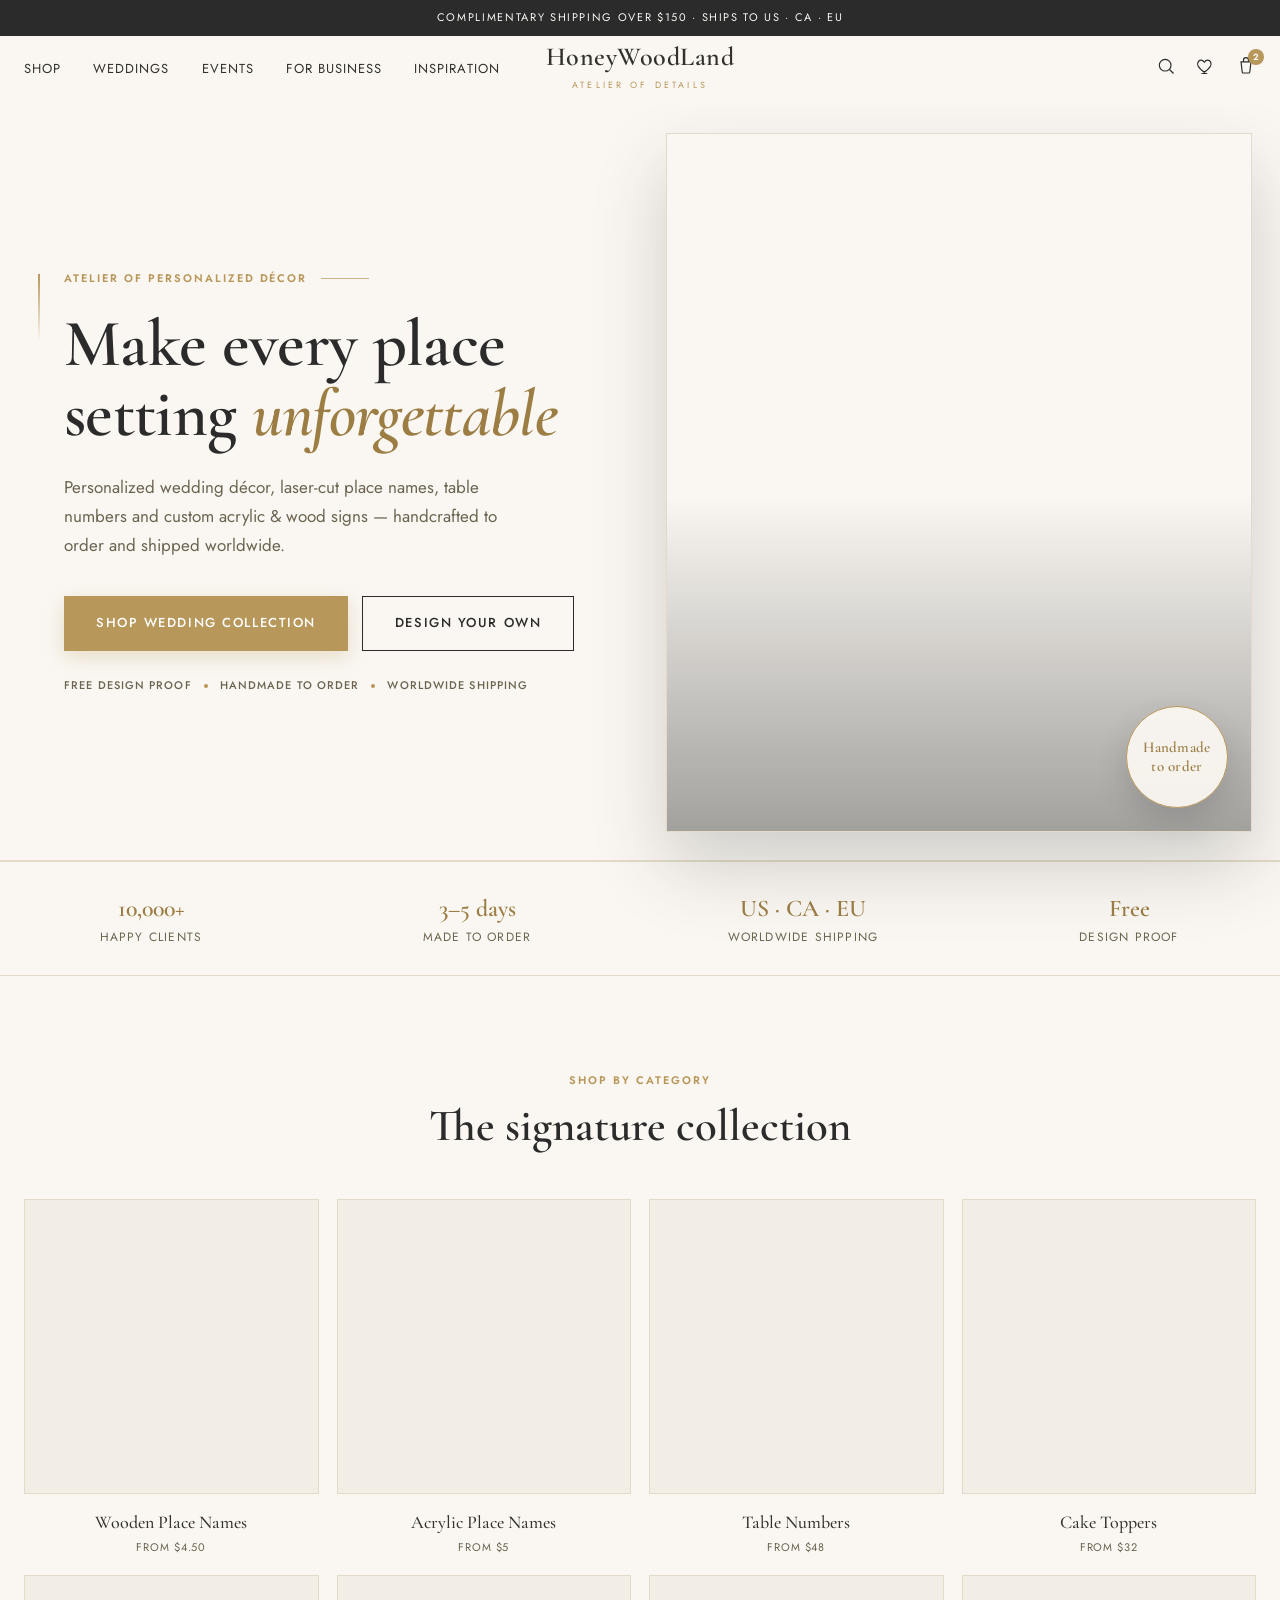
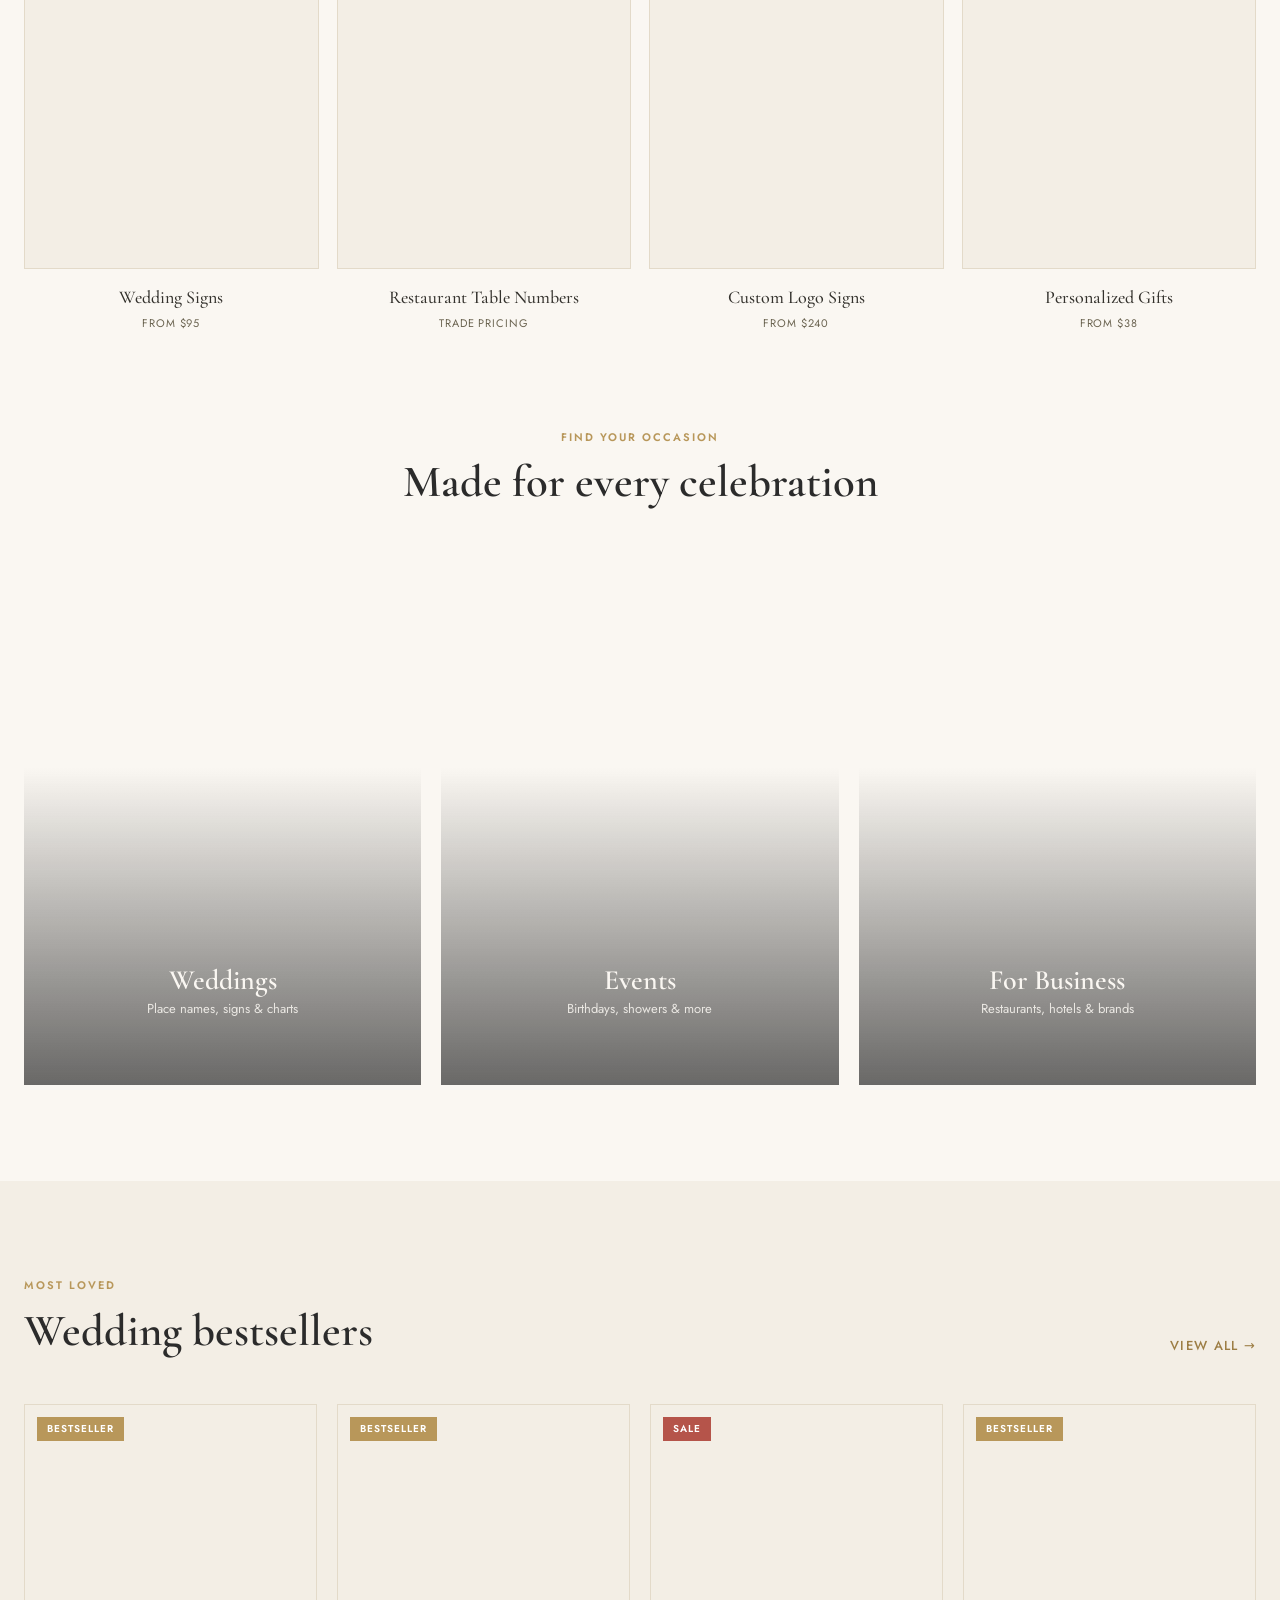
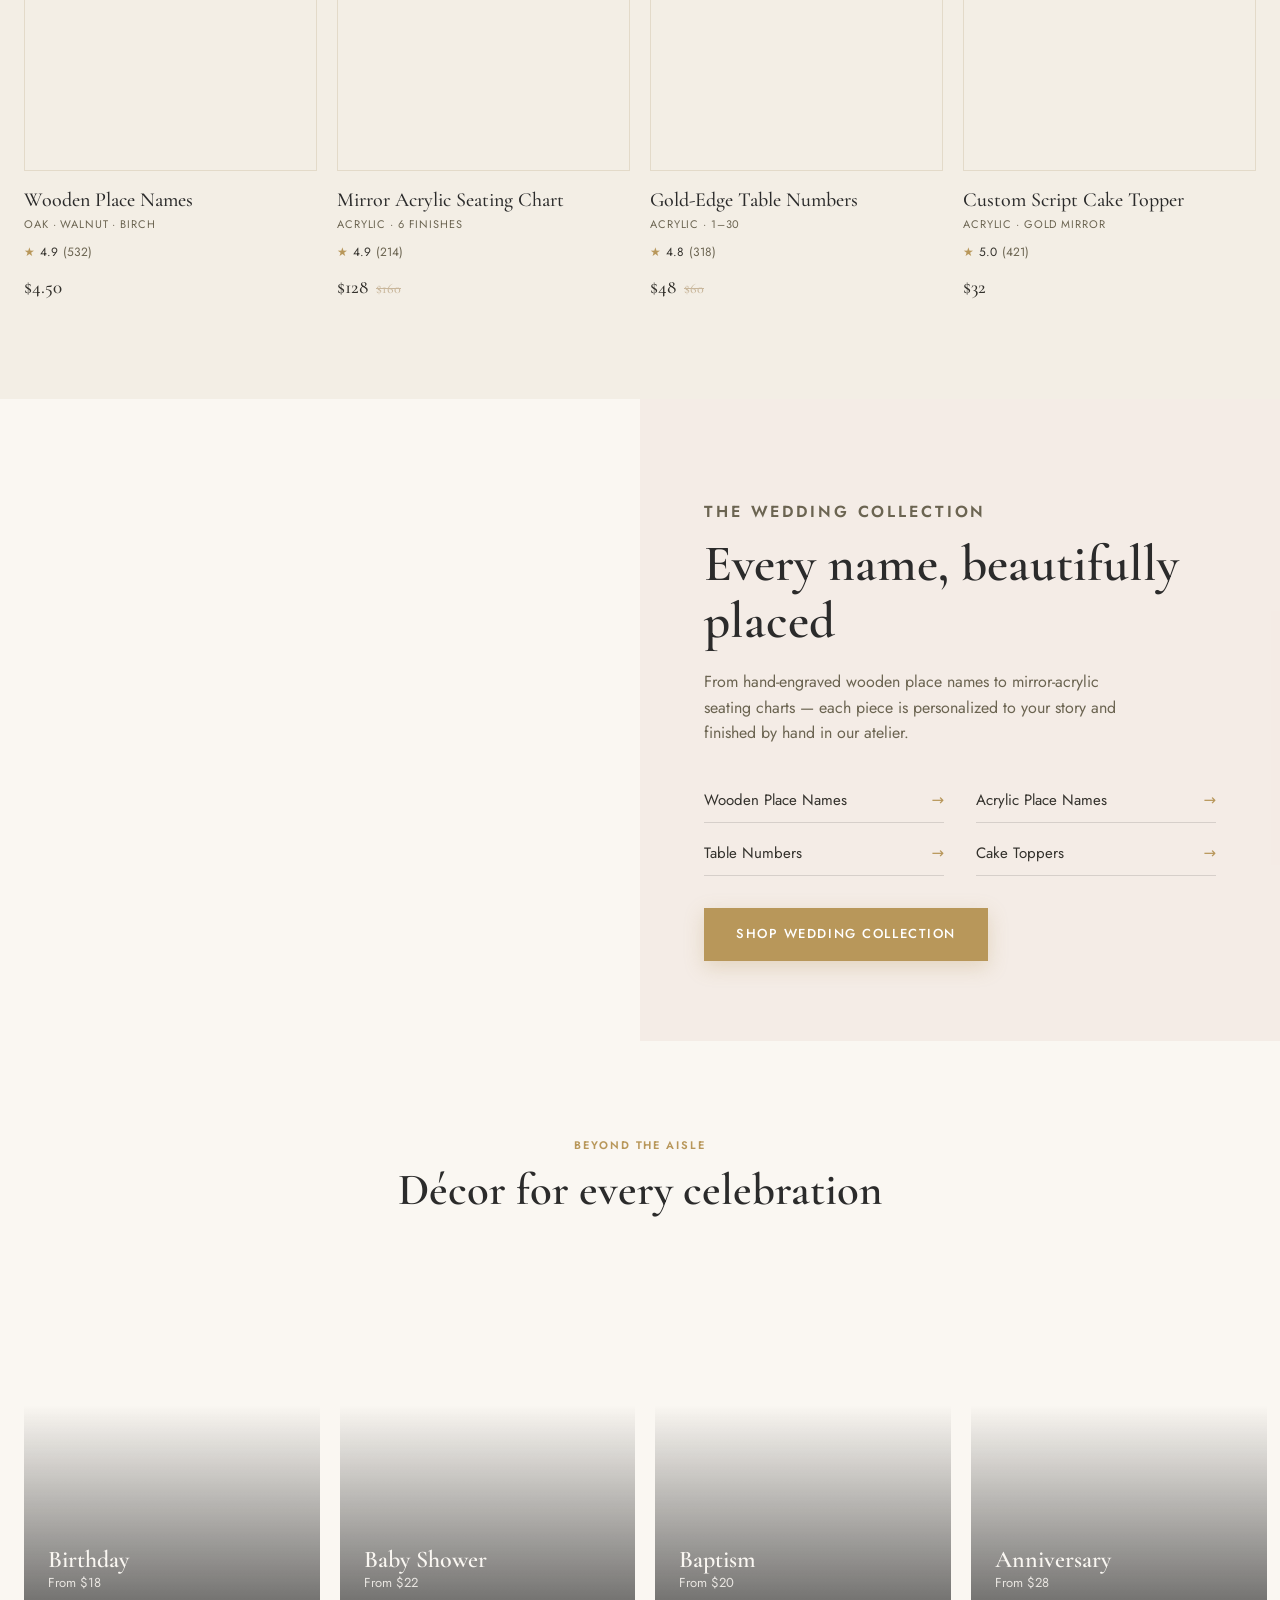
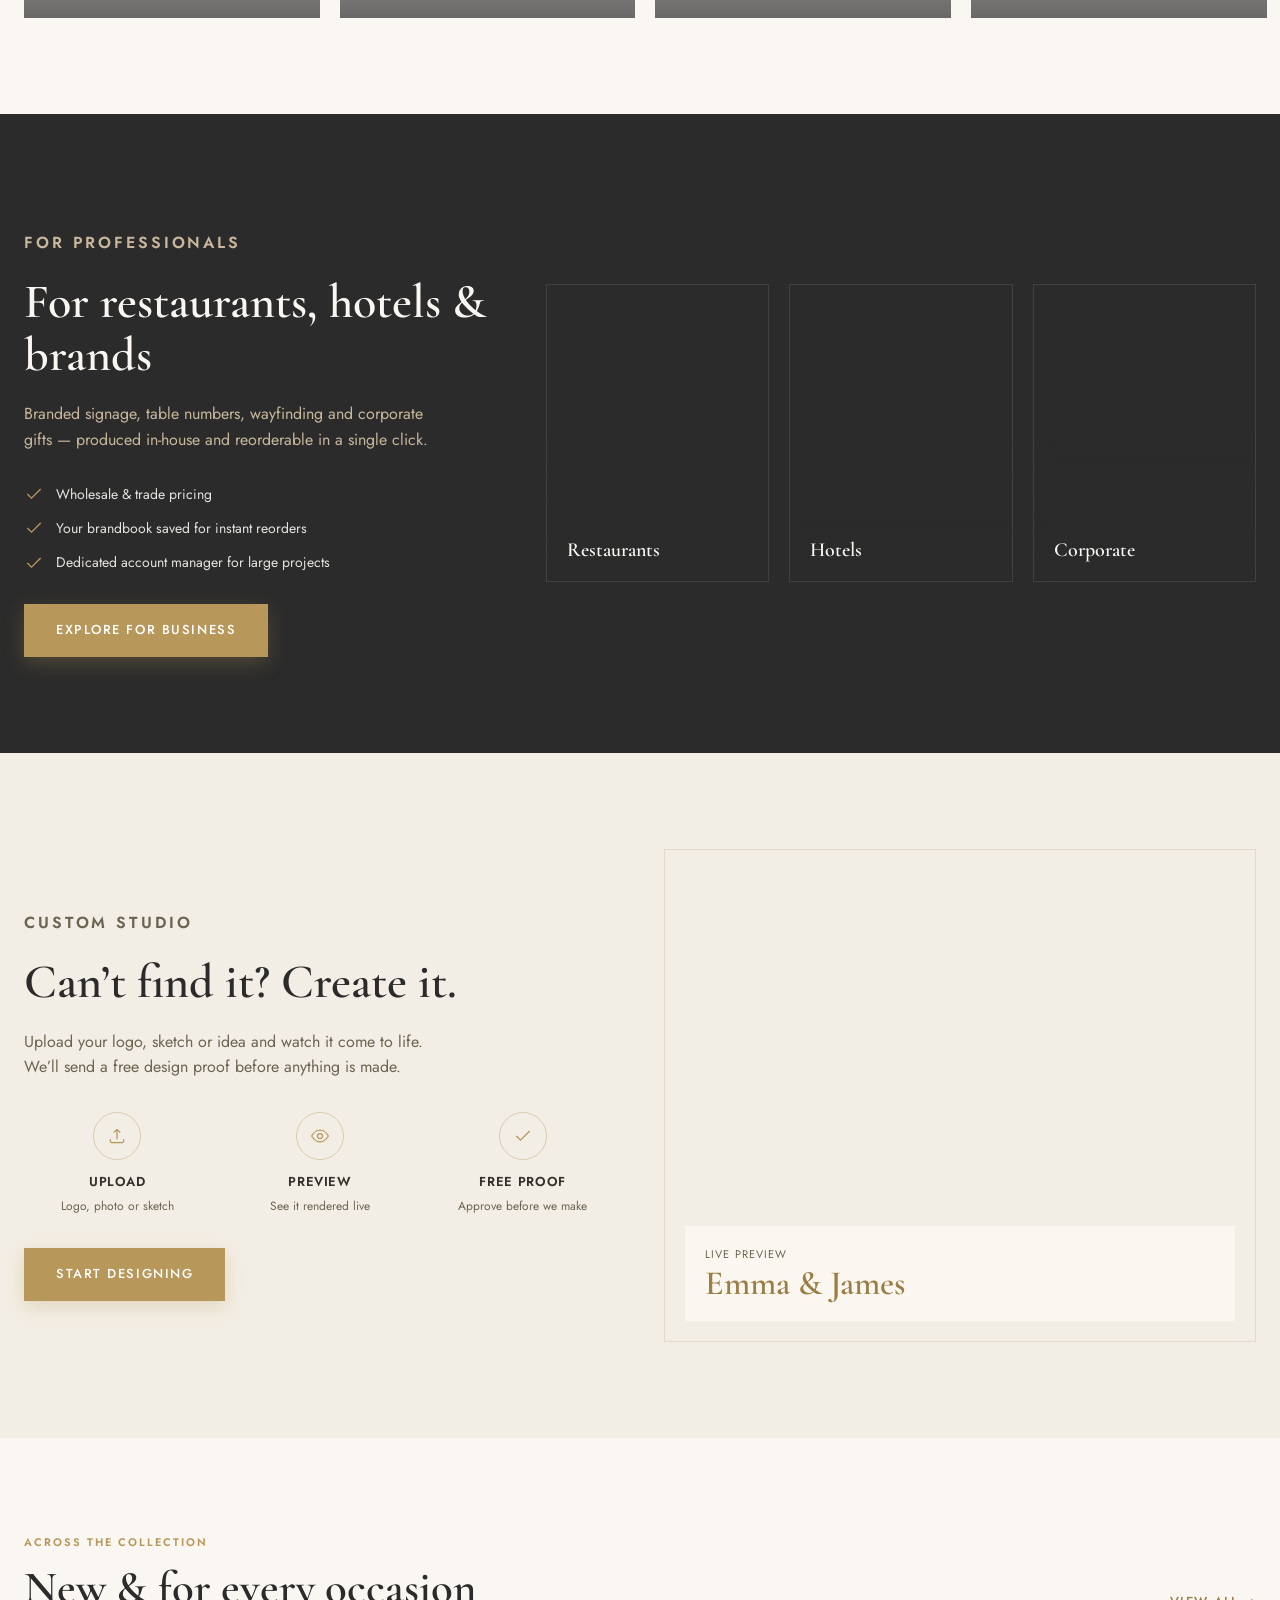
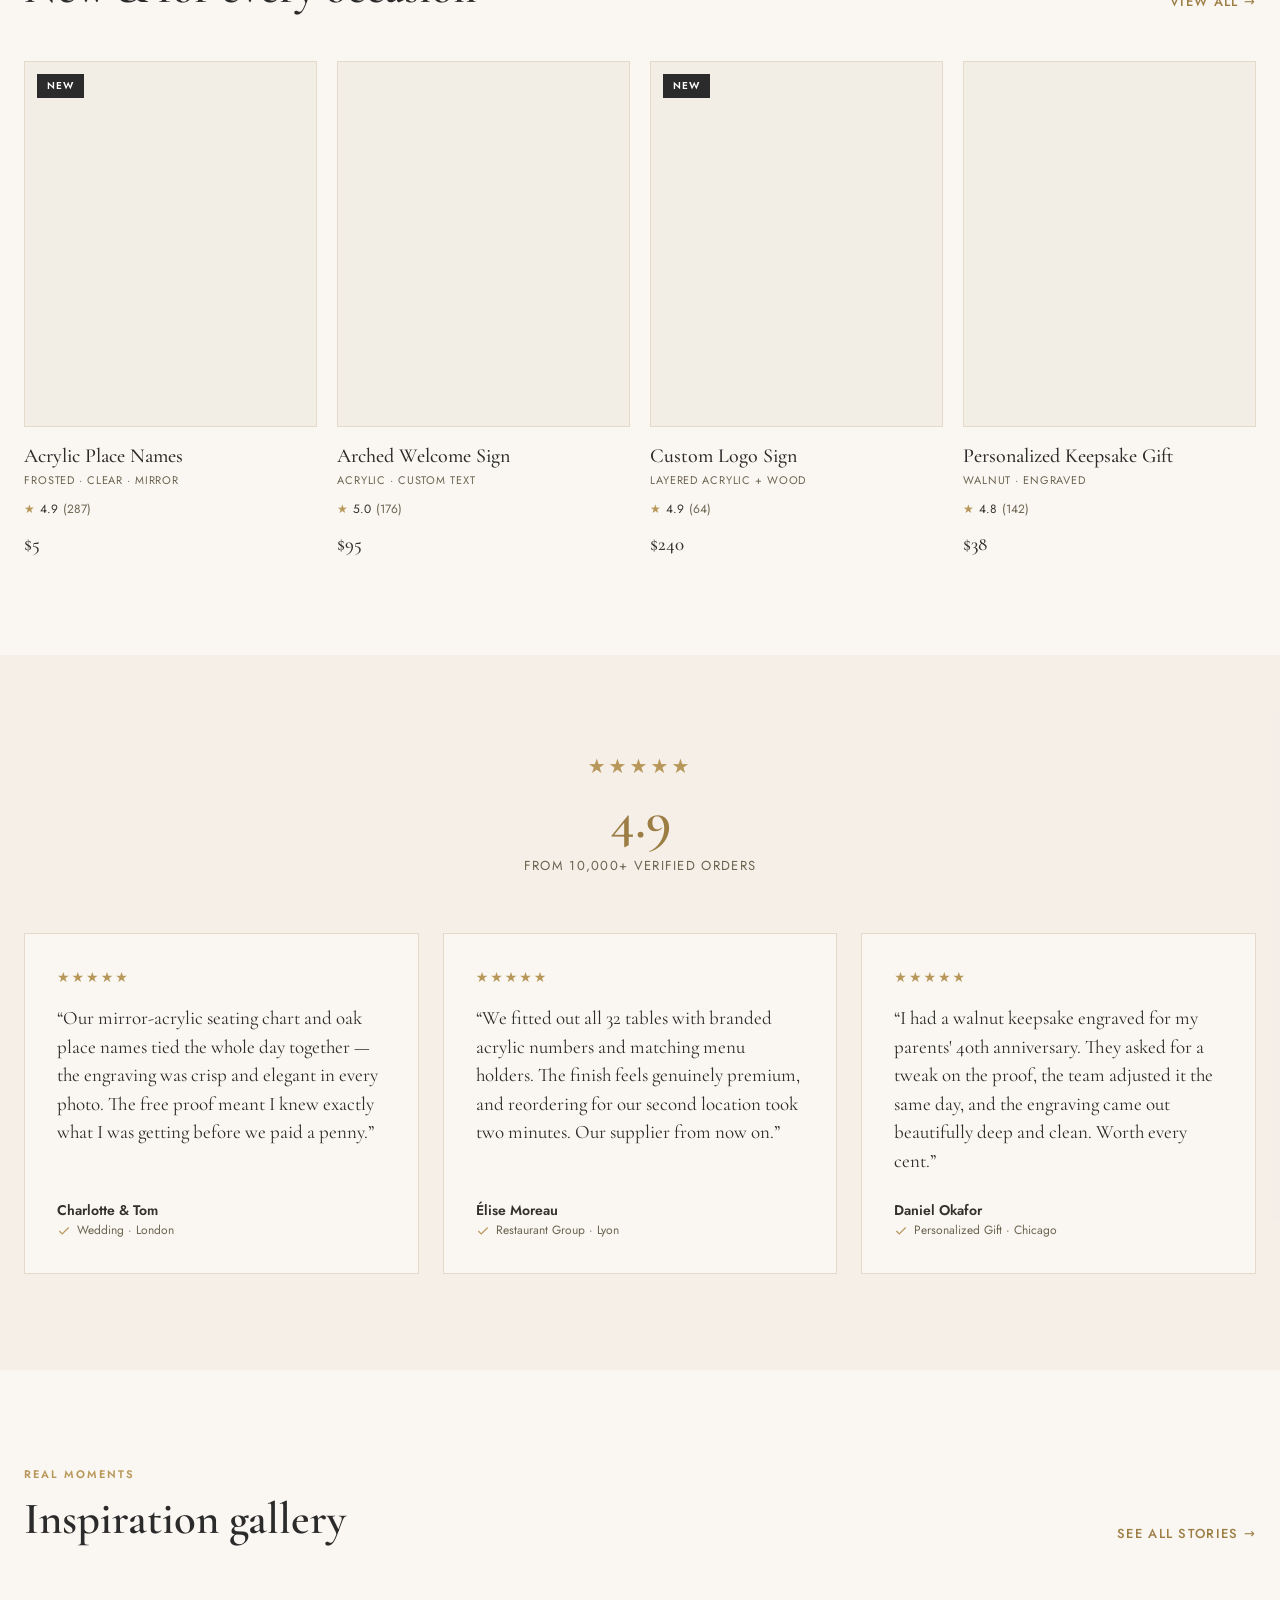
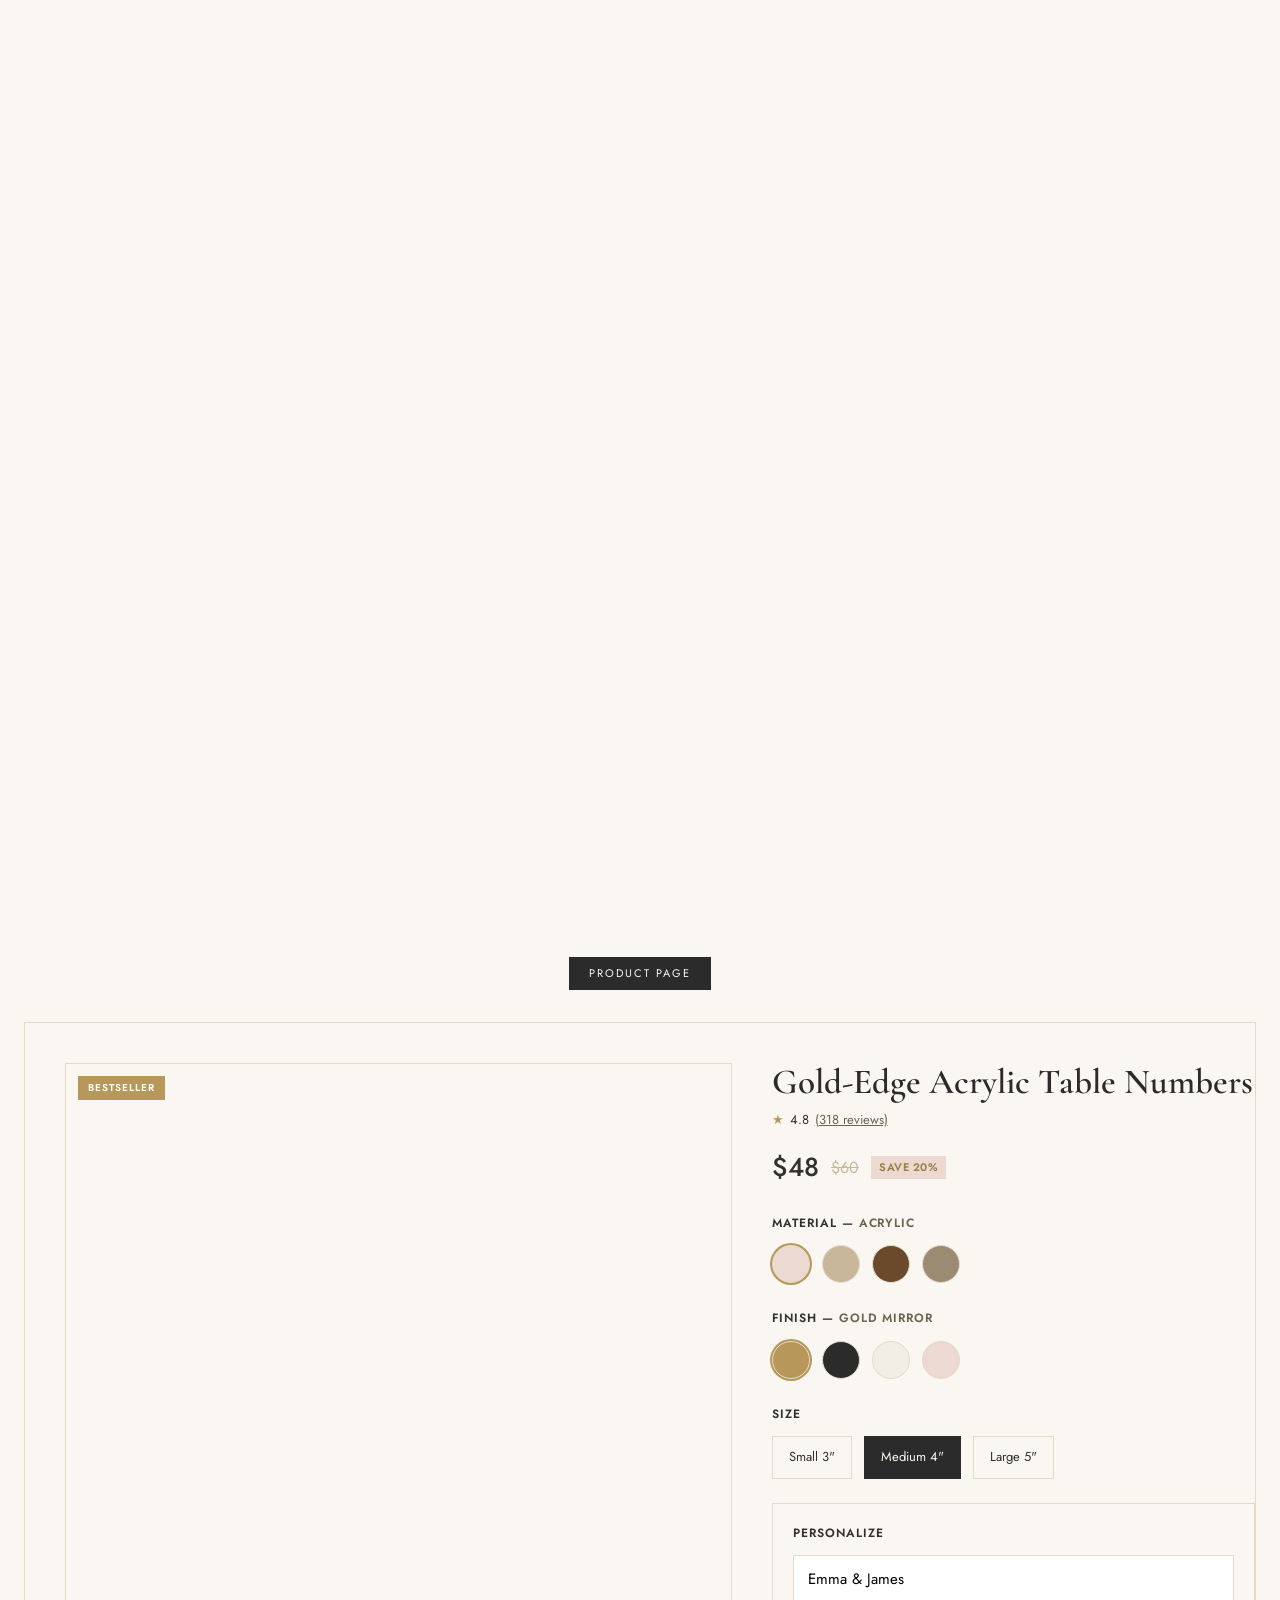
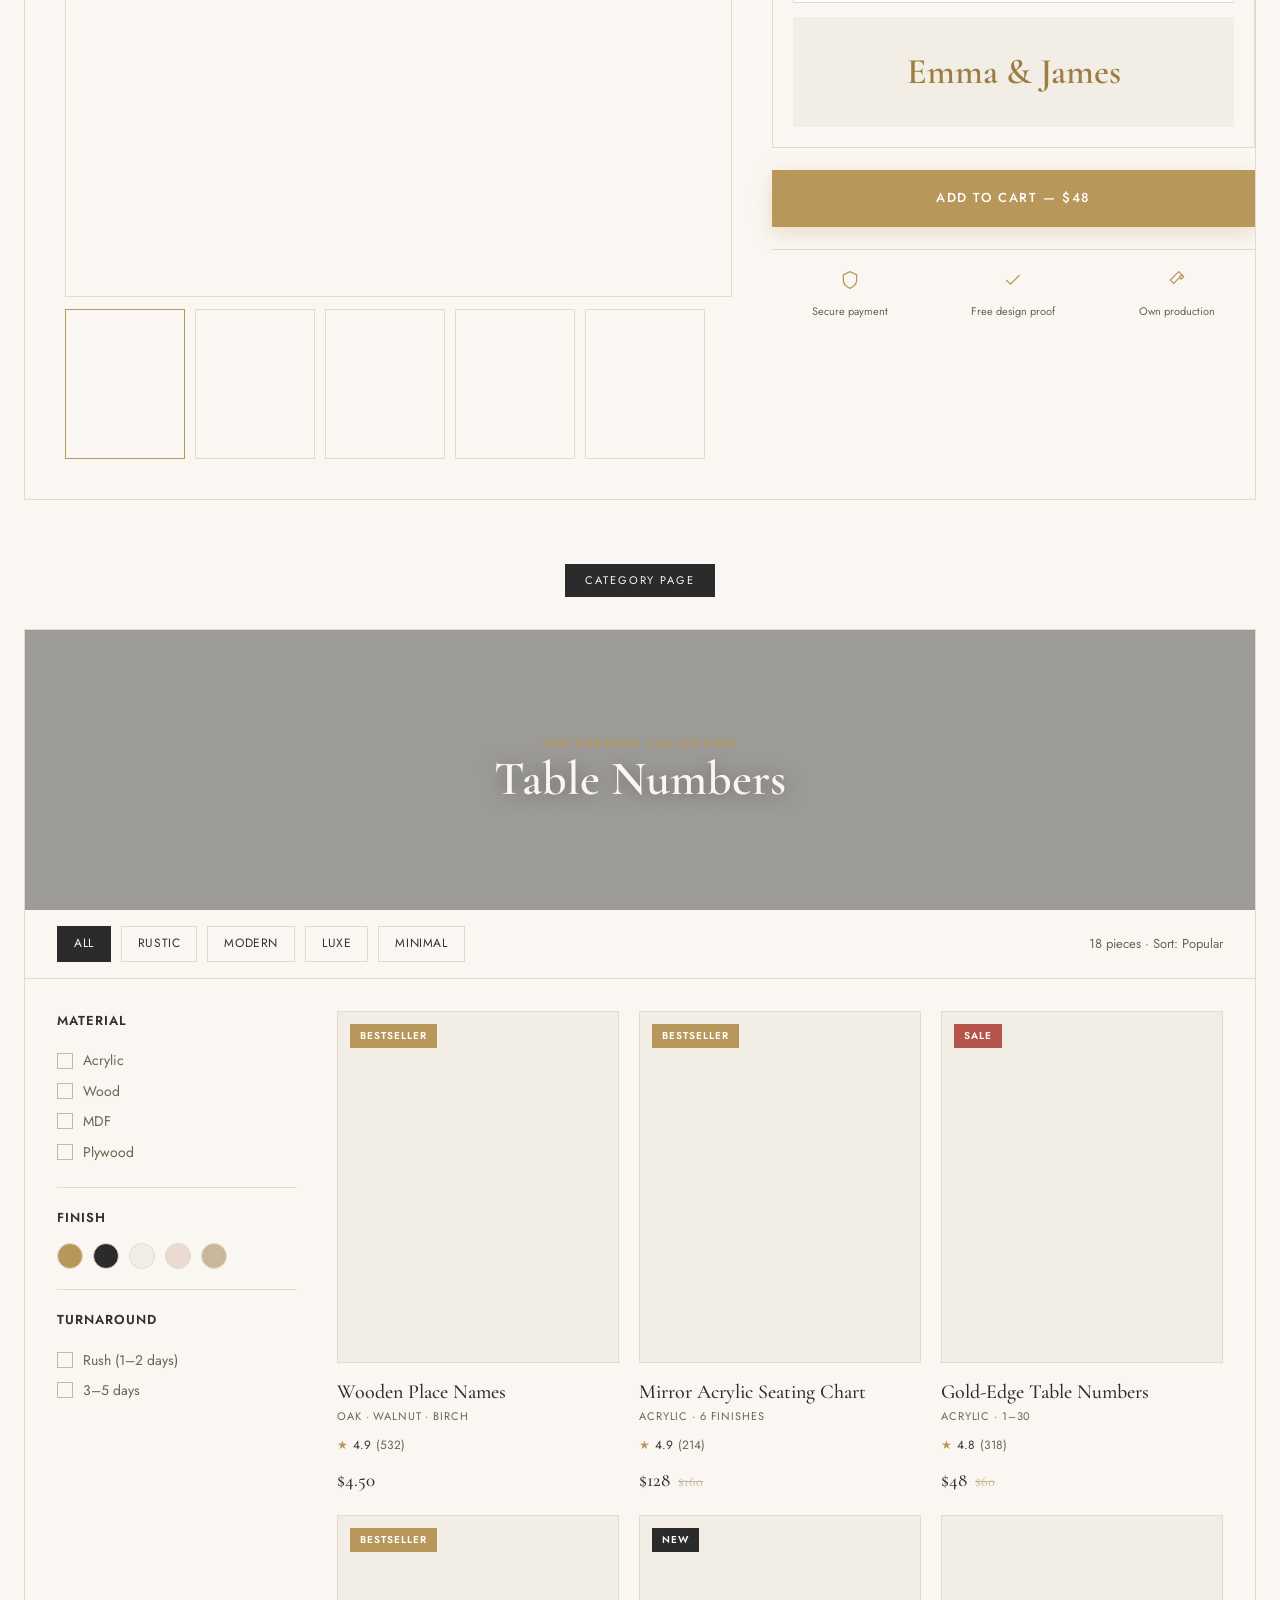
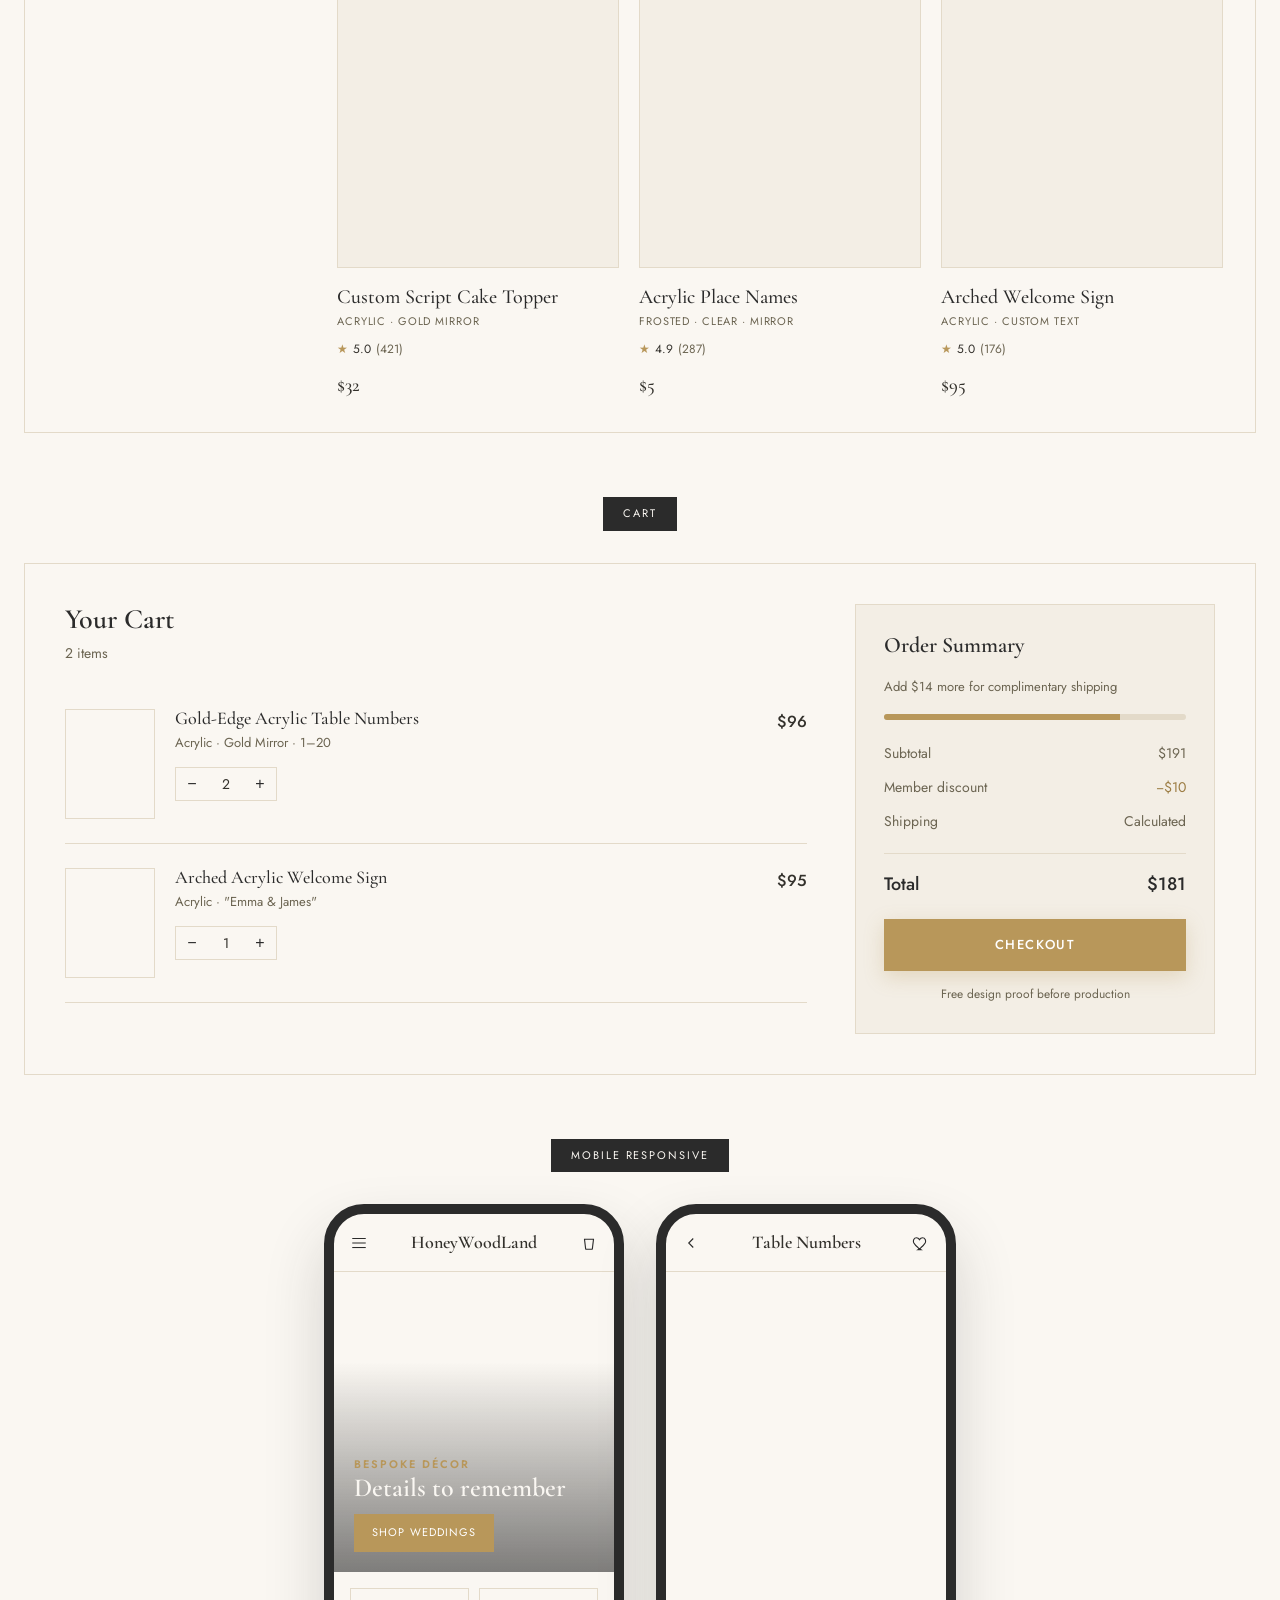
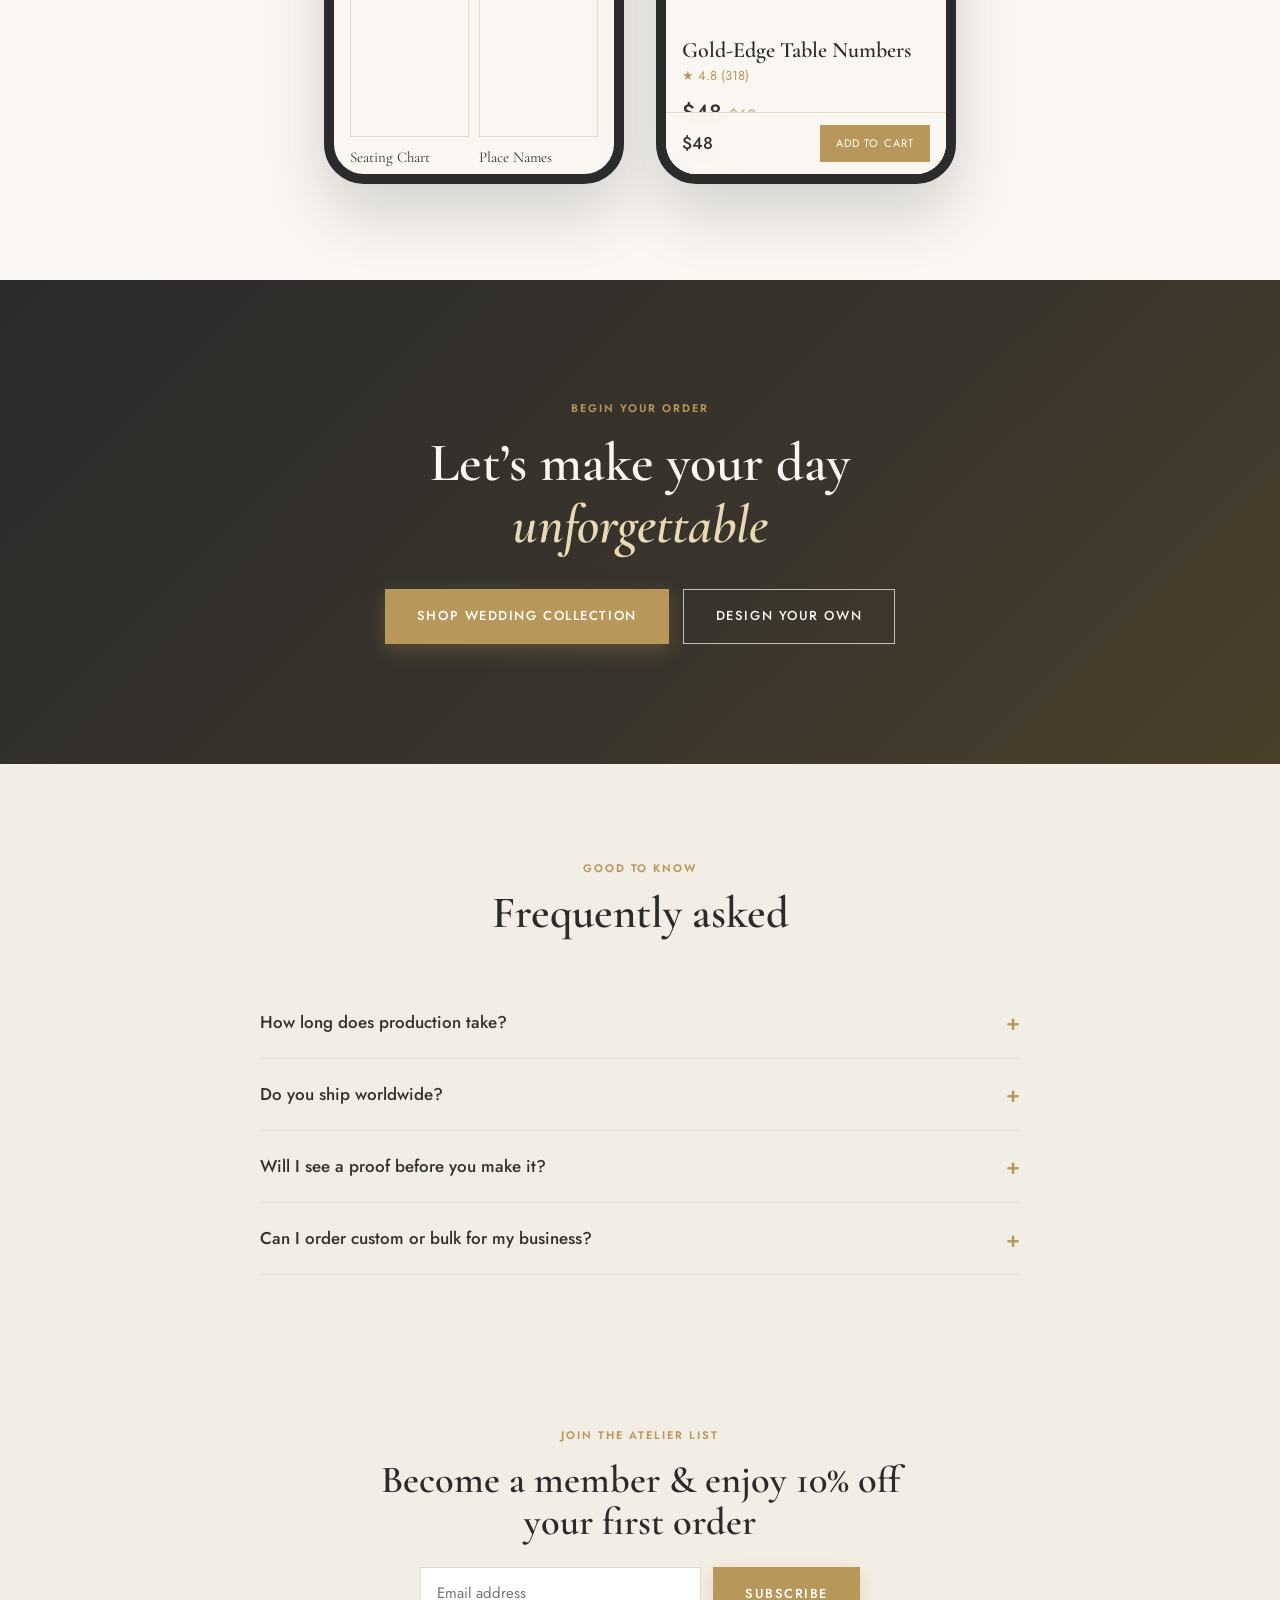
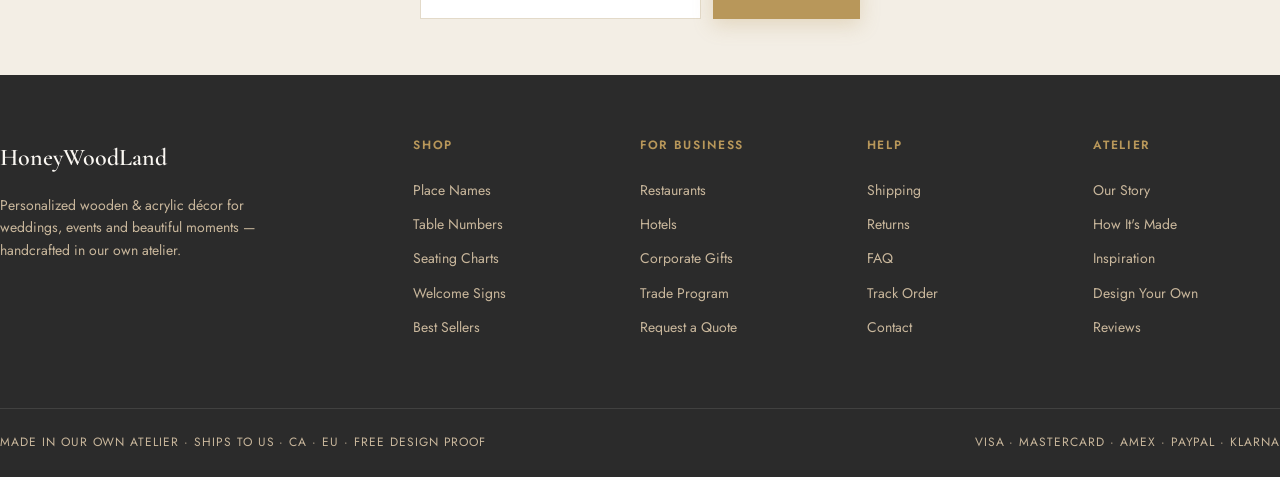
==== index.html @ cc2ebde7 "Redesign hero — premium split layout Co-Authored-By: Claude Opus 4.8 (1M context) <noreply@anthropic" ====
<!DOCTYPE html>
<html lang="en">
<head>
<meta charset="UTF-8" />
<meta name="viewport" content="width=device-width, initial-scale=1.0" />
<title>HoneyWoodLand — Personalized Wedding Décor, Place Names & Custom Signs</title>
<meta name="description" content="Personalized wedding décor handcrafted to order — laser-cut place names, table numbers and custom acrylic &amp; wood signs. Free design proof. Worldwide shipping." />
<meta name="keywords" content="personalized wedding decor, laser-cut place names, custom acrylic &amp; wood decor, wedding signs, personalized table numbers" />
<meta name="author" content="HoneyWoodLand" />
<meta name="robots" content="index, follow" />
<meta name="theme-color" content="#B8975A" />
<link rel="canonical" href="https://kolomiichukvadym-a11y.github.io/honeywoodland/" />

<!-- Favicon (emoji data-URI, no external file) -->
<link rel="icon" href="data:image/svg+xml,<svg xmlns='http://www.w3.org/2000/svg' viewBox='0 0 100 100'><text y='.9em' font-size='90'>🍯</text></svg>" />

<!-- Open Graph -->
<meta property="og:type" content="website" />
<meta property="og:site_name" content="HoneyWoodLand" />
<meta property="og:title" content="HoneyWoodLand — Personalized Wedding Décor, Place Names & Custom Signs" />
<meta property="og:description" content="Personalized wedding décor handcrafted to order — laser-cut place names, table numbers and custom acrylic &amp; wood signs. Free design proof. Worldwide shipping." />
<meta property="og:url" content="https://kolomiichukvadym-a11y.github.io/honeywoodland/" />
<meta property="og:image" content="https://images.unsplash.com/photo-1519225421980-715cb0215aed?auto=format&fit=crop&w=1200&q=80" />
<meta property="og:image:alt" content="Personalized laser-cut wedding place names and décor on a styled table" />

<!-- Twitter Card -->
<meta name="twitter:card" content="summary_large_image" />
<meta name="twitter:title" content="HoneyWoodLand — Personalized Wedding Décor, Place Names & Custom Signs" />
<meta name="twitter:description" content="Personalized wedding décor handcrafted to order — laser-cut place names, table numbers and custom acrylic &amp; wood signs. Free design proof. Worldwide shipping." />
<meta name="twitter:image" content="https://images.unsplash.com/photo-1519225421980-715cb0215aed?auto=format&fit=crop&w=1200&q=80" />

<!-- Structured data -->
<script type="application/ld+json">
{
  "@context": "https://schema.org",
  "@type": "Organization",
  "name": "HoneyWoodLand",
  "description": "Personalized wooden and acrylic décor handcrafted to order — laser-cut place names, table numbers and custom wedding signs for weddings, events and business.",
  "url": "https://kolomiichukvadym-a11y.github.io/honeywoodland/",
  "logo": "https://images.unsplash.com/photo-1519225421980-715cb0215aed?auto=format&fit=crop&w=1200&q=80"
}
</script>
<script type="application/ld+json">
{
  "@context": "https://schema.org",
  "@type": "WebSite",
  "name": "HoneyWoodLand",
  "url": "https://kolomiichukvadym-a11y.github.io/honeywoodland/"
}
</script>

<link rel="preconnect" href="https://fonts.googleapis.com" />
<link rel="preconnect" href="https://fonts.gstatic.com" crossorigin />
<link href="https://fonts.googleapis.com/css2?family=Cormorant+Garamond:ital,wght@0,400;0,500;0,600;0,700;1,500&family=Jost:wght@300;400;500;600&display=swap" rel="stylesheet" />
<style>
  :root{
    --ivory:#FAF7F2; --cream:#F3EEE5; --charcoal:#2B2B2B; --ink:#33312c;
    --gold:#B8975A; --gold-deep:#9C7D44; --taupe:#C9B79C; --blush:#EBD9D2;
    --line:#E3DAC9; --muted:#6B6451; --white:#fff;
    --serif:'Cormorant Garamond',Georgia,serif;
    --sans:'Jost',system-ui,sans-serif;
    --max:1320px;
  }
  *{margin:0;padding:0;box-sizing:border-box}
  html{scroll-behavior:smooth}
  body{font-family:var(--sans);background:var(--ivory);color:var(--ink);
    -webkit-font-smoothing:antialiased;line-height:1.6;overflow-x:hidden}
  img{display:block;max-width:100%}
  a{text-decoration:none;color:inherit}
  ::selection{background:rgba(184,151,90,.3)}
  h1,h2,h3,h4{font-family:var(--serif);font-weight:600;color:var(--charcoal);line-height:1.1}

  .wrap{max-width:var(--max);margin:0 auto;padding:0 24px}
  .overline{font-size:11px;font-weight:600;letter-spacing:.18em;text-transform:uppercase;color:var(--gold)}
  .section{padding:96px 0}
  @media(max-width:768px){.section{padding:56px 0}}

  /* buttons */
  .btn{display:inline-flex;align-items:center;gap:8px;padding:16px 32px;font-family:var(--sans);
    font-size:13px;font-weight:500;letter-spacing:.12em;text-transform:uppercase;cursor:pointer;
    border:none;transition:all .35s cubic-bezier(.22,1,.36,1)}
  .btn-primary{background:var(--gold);color:#fff;box-shadow:0 6px 20px rgba(184,151,90,.28)}
  .btn-primary:hover{background:var(--gold-deep);box-shadow:0 8px 26px rgba(156,125,68,.36);transform:translateY(-1px)}
  .btn-outline{background:transparent;border:1.5px solid var(--charcoal);color:var(--charcoal)}
  .btn-outline:hover{background:var(--charcoal);color:var(--ivory)}
  .btn-light{background:transparent;border:1.5px solid rgba(250,247,242,.7);color:var(--ivory)}
  .btn-light:hover{background:var(--ivory);color:var(--charcoal)}
  .arrow{display:inline-flex;align-items:center;gap:8px;font-size:13px;font-weight:500;
    letter-spacing:.1em;text-transform:uppercase;color:var(--gold-deep);transition:gap .3s}
  .arrow:hover{gap:14px}

  /* ============ ANNOUNCEMENT + HEADER ============ */
  .announce{background:var(--charcoal);color:var(--ivory);text-align:center;
    font-size:11px;letter-spacing:.15em;padding:9px 0}
  header{position:sticky;top:0;z-index:100;background:var(--ivory);border-bottom:1px solid transparent;
    transition:border-color .3s,background .3s}
  header.scrolled{border-color:var(--line);background:rgba(250,247,242,.96);backdrop-filter:blur(8px)}
  .nav{display:flex;align-items:center;justify-content:space-between;height:68px;position:relative}
  .nav-links{display:flex;gap:32px;align-items:center}
  .nav-links a{font-size:13px;letter-spacing:.08em;text-transform:uppercase;transition:color .3s;position:relative}
  .nav-links a:hover{color:var(--gold-deep)}
  .logo{position:absolute;left:50%;transform:translateX(-50%);text-align:center}
  .logo .name{font-family:var(--serif);font-size:26px;font-weight:600;letter-spacing:.02em;display:block;line-height:1}
  .logo .tag{font-size:9px;letter-spacing:.35em;text-transform:uppercase;color:var(--gold);margin-top:2px}
  .nav-icons{display:flex;gap:20px;align-items:center}
  .nav-icons svg{width:20px;height:20px;stroke:var(--charcoal);stroke-width:1.4;fill:none;cursor:pointer;transition:stroke .3s}
  .nav-icons a:hover svg{stroke:var(--gold-deep)}
  .cart-ico{position:relative}
  .cart-badge{position:absolute;top:-7px;right:-8px;background:var(--gold);color:#fff;font-size:9px;
    font-weight:600;width:16px;height:16px;border-radius:50%;display:flex;align-items:center;justify-content:center}
  .burger{display:none;cursor:pointer}
  .burger svg{width:24px;height:24px;stroke:var(--charcoal);stroke-width:1.4;fill:none}
  @media(max-width:980px){
    .nav-links{display:none}.burger{display:block}
    .logo{left:auto;right:0;transform:none;position:static;margin-left:16px;flex:1}
    .logo .name{font-size:22px;text-align:left}.logo .tag{display:none}
  }

  /* ============ HERO (premium split) ============ */
  .hero{display:grid;grid-template-columns:52% 48%;min-height:84vh;
    background:var(--ivory);border-bottom:1px solid var(--line)}
  .hero-text{display:flex;align-items:center;padding:72px clamp(24px,5vw,88px)}
  .hero-text-inner{max-width:560px;position:relative}
  .hero-text-inner::before{content:"";position:absolute;left:-26px;top:4px;width:2px;height:68px;
    background:linear-gradient(var(--gold),rgba(184,151,90,0))}
  .hero .overline{color:var(--gold);display:flex;align-items:center;gap:14px}
  .hero .overline::after{content:"";width:48px;height:1px;background:var(--gold);opacity:.7}
  .hero h1{font-size:clamp(2.8rem,5.2vw,4.6rem);color:var(--charcoal);margin:22px 0 0;font-weight:600;
    line-height:1.05;letter-spacing:-.01em}
  .hero h1 em{font-style:italic;color:var(--gold-deep)}
  .hero .hero-sub{color:var(--muted);font-size:17px;max-width:470px;margin:24px 0 0;line-height:1.7}
  .hero .btns{display:flex;gap:14px;margin-top:36px;flex-wrap:wrap}
  .hero-trust{display:flex;flex-wrap:wrap;align-items:center;gap:10px 12px;margin-top:26px;
    font-size:11px;letter-spacing:.1em;text-transform:uppercase;color:var(--muted)}
  .hero-trust b{font-weight:500}
  .hero-trust .dot{width:4px;height:4px;border-radius:50%;background:var(--gold);flex-shrink:0}

  .hero-media{position:relative;padding:28px 28px 28px 0}
  .hero-photo{position:relative;height:100%;min-height:440px;overflow:hidden;
    background-size:cover;background-position:center;border:1px solid var(--line);
    box-shadow:0 34px 70px rgba(43,43,43,.20)}
  .hero-photo::after{content:"";position:absolute;inset:0;
    background:linear-gradient(180deg,rgba(43,43,43,0) 52%,rgba(43,43,43,.42) 100%)}
  .hero-stamp{position:absolute;right:52px;bottom:52px;z-index:2;width:102px;height:102px;border-radius:50%;
    background:rgba(250,247,242,.94);border:1px solid var(--gold);color:var(--gold-deep);
    display:flex;align-items:center;justify-content:center;text-align:center;
    font-family:var(--serif);font-size:15px;font-weight:600;line-height:1.25;letter-spacing:.02em;
    box-shadow:0 12px 30px rgba(43,43,43,.18)}

  /* hero entrance */
  @keyframes heroUp{from{opacity:0;transform:translateY(26px)}to{opacity:1;transform:none}}
  @keyframes heroPhoto{from{opacity:0;transform:scale(1.04)}to{opacity:1;transform:none}}
  .hero-text-inner > *{opacity:0;animation:heroUp .9s cubic-bezier(.22,1,.36,1) forwards}
  .hero-text-inner > .overline{animation-delay:.1s}
  .hero-text-inner > h1{animation-delay:.26s}
  .hero-text-inner > .hero-sub{animation-delay:.44s}
  .hero-text-inner > .btns{animation-delay:.6s}
  .hero-text-inner > .hero-trust{animation-delay:.74s}
  .hero-photo{opacity:0;animation:heroPhoto 1.1s cubic-bezier(.22,1,.36,1) .15s forwards}
  @media(prefers-reduced-motion:reduce){
    .hero-text-inner > *,.hero-photo{animation:none;opacity:1;transform:none}
  }

  @media(max-width:900px){
    .hero{grid-template-columns:1fr;min-height:auto}
    .hero-media{order:-1;padding:0}
    .hero-photo{height:auto;min-height:0;aspect-ratio:4/3;border:none;border-bottom:1px solid var(--line);box-shadow:none}
    .hero-stamp{right:20px;bottom:20px;width:84px;height:84px;font-size:13px}
    .hero-text{padding:44px 24px 52px}
    .hero-text-inner{max-width:none}
    .hero-text-inner::before{display:none}
  }

  /* ============ TRUST BAR ============ */
  .trust{border-top:1px solid var(--line);border-bottom:1px solid var(--line);background:var(--ivory)}
  .trust-grid{display:grid;grid-template-columns:repeat(4,1fr);gap:24px;padding:28px 0;text-align:center}
  .trust-grid .big{font-family:var(--serif);font-size:24px;font-weight:600;color:var(--gold-deep)}
  .trust-grid .small{font-size:12px;letter-spacing:.1em;text-transform:uppercase;color:var(--muted)}
  @media(max-width:680px){.trust-grid{grid-template-columns:repeat(2,1fr);gap:20px}}

  /* ============ SECTION HEADINGS ============ */
  .head{text-align:center;margin-bottom:48px}
  .head h2{font-size:clamp(2rem,4vw,2.8rem);margin-top:12px}
  .head.row{display:flex;justify-content:space-between;align-items:flex-end;text-align:left}
  @media(max-width:680px){.head.row{flex-direction:column;align-items:flex-start;gap:16px}}

  /* ============ CATEGORY SHOWCASE ============ */
  .cats{display:grid;grid-template-columns:repeat(3,1fr);gap:20px}
  .cat{position:relative;aspect-ratio:3/4;overflow:hidden;cursor:pointer}
  .cat .bg{position:absolute;inset:0;background-size:cover;background-position:center;
    transition:transform .9s cubic-bezier(.22,1,.36,1)}
  .cat:hover .bg{transform:scale(1.06)}
  .cat .ov{position:absolute;inset:0;background:linear-gradient(180deg,transparent 40%,rgba(43,43,43,.7) 100%)}
  .cat .txt{position:absolute;inset:auto 0 0 0;padding:32px;text-align:center}
  .cat .txt h3{color:var(--ivory);font-size:28px}
  .cat .txt p{color:rgba(250,247,242,.85);font-size:13px;margin-top:4px}
  .cat .explore{margin-top:14px;font-size:12px;letter-spacing:.12em;text-transform:uppercase;
    color:var(--gold);opacity:0;transition:opacity .3s}
  .cat:hover .explore{opacity:1}
  @media(max-width:768px){.cats{grid-template-columns:1fr}}

  /* 8-category grid */
  .catgrid{display:grid;grid-template-columns:repeat(4,1fr);gap:18px}
  .catgrid a{display:block;cursor:pointer;text-align:center}
  .catgrid .im{aspect-ratio:1/1;overflow:hidden;border:1px solid var(--line);position:relative;background:var(--cream)}
  .catgrid .im .bg{position:absolute;inset:0;background-size:cover;background-position:center;transition:transform .8s cubic-bezier(.22,1,.36,1)}
  .catgrid a:hover .im .bg{transform:scale(1.08)}
  .catgrid .im::after{content:"";position:absolute;inset:0;background:rgba(43,43,43,0);transition:background .4s}
  .catgrid a:hover .im::after{background:rgba(43,43,43,.12)}
  .catgrid .nm{font-family:var(--serif);font-size:18px;font-weight:500;margin-top:14px;transition:color .3s}
  .catgrid a:hover .nm{color:var(--gold-deep)}
  .catgrid .ct{font-size:11px;letter-spacing:.08em;text-transform:uppercase;color:var(--muted);margin-top:3px}
  @media(max-width:980px){.catgrid{grid-template-columns:repeat(2,1fr)}}

  /* ============ PRODUCT CARDS ============ */
  .prods{display:grid;grid-template-columns:repeat(4,1fr);gap:20px}
  @media(max-width:980px){.prods{grid-template-columns:repeat(2,1fr)}}
  .card{cursor:pointer;display:block}
  .card .imgbox{position:relative;aspect-ratio:4/5;overflow:hidden;border:1px solid var(--line);background:var(--cream);transition:box-shadow .5s}
  .card:hover .imgbox{box-shadow:0 18px 40px rgba(43,43,43,.12)}
  .card .imgbox .bg{position:absolute;inset:0;background-size:cover;background-position:center;
    transition:transform .7s cubic-bezier(.22,1,.36,1),opacity .7s}
  .card .imgbox .bg2{opacity:0}
  .card:hover .bg1{opacity:0;transform:scale(1.04)}
  .card:hover .bg2{opacity:1;transform:scale(1.04)}
  .card .badge{position:absolute;top:12px;left:12px;padding:4px 10px;font-size:10px;font-weight:600;
    letter-spacing:.1em;text-transform:uppercase;color:#fff;z-index:2}
  .badge-best{background:var(--gold)}.badge-new{background:var(--charcoal)}.badge-sale{background:#B5544A}
  .card .fav{position:absolute;top:12px;right:12px;width:36px;height:36px;border-radius:50%;
    background:rgba(250,247,242,.85);display:flex;align-items:center;justify-content:center;
    opacity:0;transition:opacity .3s;z-index:2}
  .card:hover .fav{opacity:1}
  .card .fav svg{width:16px;height:16px;stroke:var(--charcoal);stroke-width:1.5;fill:none}
  .card .info{padding-top:18px}
  .card .info h3{font-size:20px;font-weight:500;transition:color .3s}
  .card:hover .info h3{color:var(--gold-deep)}
  .card .info .mat{font-size:11px;letter-spacing:.08em;text-transform:uppercase;color:var(--muted);margin-top:5px}
  .card .info .rate{display:flex;align-items:center;gap:5px;font-size:12px;margin-top:10px}
  .card .info .rate .star{color:var(--gold)}
  .card .info .price{margin-top:10px;font-size:16px;font-weight:500;font-family:var(--serif);font-size:19px}
  .card .info .price .old{color:var(--taupe);text-decoration:line-through;margin-left:8px;font-size:14px}

  /* ============ SPLIT WEDDING ============ */
  .split{display:grid;grid-template-columns:1fr 1fr}
  .split .media{min-height:640px;background-size:cover;background-position:center}
  .split .content{display:flex;align-items:center;padding:80px 64px;background:rgba(235,217,210,.4)}
  .split .content h2{font-size:clamp(2.2rem,4vw,3.2rem);margin-top:12px}
  .split .content p{color:var(--muted);font-size:16px;max-width:420px;margin:20px 0 0}
  .sublinks{display:grid;grid-template-columns:1fr 1fr;gap:8px 32px;margin:32px 0}
  .sublinks a{display:flex;justify-content:space-between;align-items:center;padding:10px 0;
    border-bottom:1px solid rgba(43,43,43,.15);font-size:15px;transition:color .3s}
  .sublinks a:hover{color:var(--gold-deep)}
  .sublinks a span{color:var(--gold)}
  @media(max-width:900px){.split{grid-template-columns:1fr}.split .media{min-height:380px}
    .split .content{padding:48px 24px}}

  /* ============ EVENTS CAROUSEL ============ */
  .scroller{display:flex;gap:20px;overflow-x:auto;padding:0 24px;scrollbar-width:none}
  .scroller::-webkit-scrollbar{display:none}
  .scroller .ev{position:relative;flex:0 0 24%;min-width:240px;aspect-ratio:5/6;overflow:hidden;cursor:pointer}
  @media(max-width:900px){.scroller .ev{flex:0 0 70%}}
  .scroller .ev .bg{position:absolute;inset:0;background-size:cover;background-position:center;transition:transform .7s}
  .scroller .ev:hover .bg{transform:scale(1.05)}
  .scroller .ev .ov{position:absolute;inset:0;background:linear-gradient(180deg,transparent 40%,rgba(43,43,43,.7))}
  .scroller .ev .txt{position:absolute;bottom:0;padding:24px}
  .scroller .ev h3{color:var(--ivory);font-size:24px}
  .scroller .ev p{color:rgba(250,247,242,.85);font-size:13px}

  /* ============ BUSINESS (dark) ============ */
  .biz{background:var(--charcoal);color:var(--ivory)}
  .biz-grid{display:grid;grid-template-columns:2fr 3fr;gap:48px;align-items:center}
  .biz h2{color:var(--ivory);font-size:clamp(2.2rem,4vw,3rem);margin-top:12px}
  .biz p{color:var(--taupe);font-size:16px;max-width:420px;margin:20px 0}
  .biz .feats{list-style:none;margin:24px 0}
  .biz .feats li{display:flex;align-items:center;gap:12px;padding:6px 0;font-size:14px;color:rgba(250,247,242,.9)}
  .biz .feats svg{width:20px;height:20px;stroke:var(--gold);stroke-width:1.6;fill:none;flex-shrink:0}
  .biz-cards{display:grid;grid-template-columns:repeat(3,1fr);gap:20px}
  .biz-card{position:relative;aspect-ratio:3/4;overflow:hidden;border:1px solid rgba(250,247,242,.1);cursor:pointer}
  .biz-card .bg{position:absolute;inset:0;background-size:cover;background-position:center;opacity:.9;transition:all .7s}
  .biz-card:hover .bg{transform:scale(1.05);opacity:1}
  .biz-card .ov{position:absolute;inset:0;background:linear-gradient(180deg,transparent 50%,rgba(43,43,43,.9))}
  .biz-card h3{position:absolute;bottom:0;padding:20px;color:var(--ivory);font-size:20px}
  @media(max-width:900px){.biz-grid{grid-template-columns:1fr;gap:32px}}
  @media(max-width:600px){.biz-cards{grid-template-columns:1fr}}

  /* ============ DESIGN YOUR OWN ============ */
  .dyo{background:var(--cream)}
  .dyo-grid{display:grid;grid-template-columns:1fr 1fr;gap:48px;align-items:center}
  .dyo h2{font-size:clamp(2.2rem,4vw,3rem);margin-top:12px}
  .dyo p{color:var(--muted);font-size:16px;max-width:420px;margin:20px 0}
  .steps{display:grid;grid-template-columns:repeat(3,1fr);gap:16px;margin:32px 0}
  .step{text-align:center}
  .step .ic{width:48px;height:48px;border:1px solid rgba(184,151,90,.4);border-radius:50%;
    display:flex;align-items:center;justify-content:center;margin:0 auto}
  .step .ic svg{width:20px;height:20px;stroke:var(--gold);stroke-width:1.5;fill:none}
  .step .t{font-size:13px;font-weight:600;letter-spacing:.05em;text-transform:uppercase;margin-top:12px}
  .step .c{font-size:12px;color:var(--muted);margin-top:4px}
  .dyo-preview{position:relative;border:1px solid var(--line);overflow:hidden}
  .dyo-preview .bg{aspect-ratio:6/5;background-size:cover;background-position:center}
  .dyo-preview .label{position:absolute;left:20px;right:20px;bottom:20px;background:rgba(250,247,242,.95);
    padding:20px;backdrop-filter:blur(4px)}
  .dyo-preview .label .l{font-size:11px;letter-spacing:.1em;text-transform:uppercase;color:var(--muted)}
  .dyo-preview .label .n{font-family:var(--serif);font-size:34px;font-weight:600;color:var(--gold-deep);line-height:1;margin-top:4px}
  @media(max-width:900px){.dyo-grid{grid-template-columns:1fr;gap:32px}}

  /* ============ REVIEWS ============ */
  .reviews{background:rgba(235,217,210,.3)}
  .rev-top{text-align:center;margin-bottom:56px}
  .rev-top .stars{color:var(--gold);font-size:20px;letter-spacing:3px}
  .rev-top .score{font-family:var(--serif);font-size:clamp(2.4rem,5vw,3.4rem);font-weight:600;color:var(--gold-deep);line-height:1;margin-top:10px}
  .rev-top .sub{font-size:13px;letter-spacing:.1em;text-transform:uppercase;color:var(--muted);margin-top:8px}
  .rev-grid{display:grid;grid-template-columns:repeat(3,1fr);gap:24px}
  .rev{background:var(--ivory);border:1px solid var(--line);padding:32px;display:flex;flex-direction:column}
  .rev .stars{color:var(--gold);font-size:14px;letter-spacing:2px;margin-bottom:16px}
  .rev blockquote{font-family:var(--serif);font-size:19px;line-height:1.5;color:var(--charcoal);flex:1}
  .rev .who{margin-top:24px}
  .rev .who .nm{font-size:14px;font-weight:600}
  .rev .who .dt{font-size:12px;color:var(--muted);display:flex;align-items:center;gap:6px}
  .rev .who .dt svg{width:14px;height:14px;stroke:var(--gold);stroke-width:2;fill:none}
  @media(max-width:900px){.rev-grid{grid-template-columns:1fr}}

  /* ============ INSPIRATION MASONRY ============ */
  .masonry{display:grid;grid-template-columns:repeat(4,1fr);grid-auto-rows:260px;gap:12px}
  .masonry a{position:relative;overflow:hidden;cursor:pointer}
  .masonry a .bg{position:absolute;inset:0;background-size:cover;background-position:center;transition:transform .7s}
  .masonry a:hover .bg{transform:scale(1.06)}
  .masonry a .ov{position:absolute;inset:0;display:flex;align-items:center;justify-content:center;
    background:rgba(43,43,43,0);transition:background .3s}
  .masonry a:hover .ov{background:rgba(43,43,43,.35)}
  .masonry a .ov span{color:var(--ivory);font-size:12px;letter-spacing:.12em;text-transform:uppercase;opacity:0;transition:opacity .3s}
  .masonry a:hover .ov span{opacity:1}
  .span2c{grid-column:span 2}.span2r{grid-row:span 2}
  @media(max-width:768px){.masonry{grid-template-columns:repeat(2,1fr);grid-auto-rows:180px}
    .span2c{grid-column:span 1}.span2r{grid-row:span 2}}

  /* ============ FAQ ============ */
  .ctaband{position:relative;padding:120px 0;text-align:center;overflow:hidden;background:linear-gradient(135deg,#2B2B2B,#3a352c 60%,#4a3f2a)}
  .ctaband .ov{position:absolute;inset:0;background-size:cover;background-position:center;opacity:.22;background-image:url('https://images.unsplash.com/photo-1519225421980-715cb0215aed?auto=format&fit=crop&w=1600&q=80')}
  .ctaband .c{position:relative}
  .ctaband h2{color:var(--ivory);font-size:clamp(2.2rem,4.5vw,3.4rem);max-width:680px;margin:14px auto 0;line-height:1.15}
  .ctaband h2 em{font-style:italic;color:#e9d8b4}
  .ctaband .btns{display:flex;gap:14px;justify-content:center;margin-top:32px;flex-wrap:wrap}

  .faq{max-width:760px;margin:0 auto}
  .faq-item{border-bottom:1px solid var(--line)}
  .faq-q{display:flex;justify-content:space-between;align-items:center;padding:22px 0;cursor:pointer;
    font-size:17px;font-weight:500;font-family:var(--sans)}
  .faq-q .pm{color:var(--gold);font-size:22px;transition:transform .3s;line-height:1}
  .faq-a{max-height:0;overflow:hidden;transition:max-height .4s ease;color:var(--muted);font-size:15px}
  .faq-item.open .faq-a{max-height:200px;padding-bottom:22px}
  .faq-item.open .pm{transform:rotate(45deg)}

  /* ============ FOOTER ============ */
  footer{background:var(--charcoal);color:var(--ivory)}
  .news{background:var(--cream);color:var(--charcoal);text-align:center;padding:56px 24px}
  .news h2{font-size:clamp(1.8rem,3vw,2.4rem);max-width:560px;margin:14px auto 0}
  .news form{display:flex;gap:12px;max-width:440px;margin:24px auto 0}
  .news input{flex:1;height:52px;border:1px solid var(--line);background:#fff;padding:0 16px;font-family:var(--sans);font-size:15px;outline:none}
  .news input:focus{border-color:var(--gold)}
  @media(max-width:560px){.news form{flex-direction:column}}
  .foot-cols{display:grid;grid-template-columns:2fr 1fr 1fr 1fr 1fr;gap:40px;padding:64px 0}
  .foot-cols .brand .name{font-family:var(--serif);font-size:24px;font-weight:600}
  .foot-cols .brand p{color:var(--taupe);font-size:14px;max-width:280px;margin-top:16px}
  .foot-col h4{font-family:var(--sans);font-size:12px;font-weight:600;letter-spacing:.14em;
    text-transform:uppercase;color:var(--gold);margin-bottom:20px}
  .foot-col a{display:block;color:var(--taupe);font-size:14px;padding:6px 0;transition:color .3s}
  .foot-col a:hover{color:var(--ivory)}
  .foot-bottom{border-top:1px solid rgba(250,247,242,.1);padding:24px 0;display:flex;
    justify-content:space-between;align-items:center;flex-wrap:wrap;gap:12px;
    font-size:12px;letter-spacing:.08em;color:var(--taupe)}
  @media(max-width:900px){.foot-cols{grid-template-columns:1fr 1fr;gap:32px}.foot-cols .brand{grid-column:span 2}}

  /* ============ SUB-PAGE MOCKUPS WRAP ============ */
  .mock-label{text-align:center;padding:64px 0 0}
  .mock-label .tag{display:inline-block;background:var(--charcoal);color:var(--ivory);font-size:11px;
    letter-spacing:.18em;text-transform:uppercase;padding:8px 20px}
  .mock-frame{border:1px solid var(--line);margin:32px auto 0;background:var(--ivory);overflow:hidden}

  /* PRODUCT PAGE MOCKUP */
  .pdp{display:grid;grid-template-columns:58% 42%;gap:40px;padding:40px}
  .pdp .gallery .main{aspect-ratio:4/5;background-size:cover;background-position:center;border:1px solid var(--line);position:relative}
  .pdp .gallery .main .badge{position:absolute;top:12px;left:12px;background:var(--gold);color:#fff;
    font-size:10px;font-weight:600;letter-spacing:.1em;text-transform:uppercase;padding:4px 10px}
  .pdp .gallery .thumbs{display:flex;gap:10px;margin-top:12px}
  .pdp .gallery .thumbs div{width:18%;aspect-ratio:4/5;background-size:cover;background-position:center;border:1px solid var(--line)}
  .pdp .gallery .thumbs div.active{border:1px solid var(--gold)}
  .pdp h2{font-size:clamp(1.6rem,3vw,2.2rem)}
  .pdp .rate{display:flex;align-items:center;gap:6px;font-size:13px;margin-top:8px}
  .pdp .rate .s{color:var(--gold)}.pdp .rate .lk{color:var(--muted);text-decoration:underline}
  .pdp .price{display:flex;align-items:center;gap:12px;margin-top:16px}
  .pdp .price .now{font-size:26px;font-weight:500}
  .pdp .price .old{font-size:16px;color:var(--taupe);text-decoration:line-through}
  .pdp .price .save{background:var(--blush);color:var(--gold-deep);font-size:11px;font-weight:600;
    letter-spacing:.05em;text-transform:uppercase;padding:3px 8px}
  .opt{margin-top:26px}
  .opt .lab{font-size:12px;font-weight:600;letter-spacing:.08em;text-transform:uppercase}
  .opt .lab span{color:var(--muted)}
  .swatches{display:flex;gap:12px;margin-top:12px}
  .sw{width:38px;height:38px;border-radius:50%;border:1px solid var(--line);cursor:pointer;transition:box-shadow .2s}
  .sw.active{box-shadow:0 0 0 2px var(--gold),0 0 0 4px var(--ivory)}
  .sizes{display:flex;gap:12px;margin-top:12px}
  .size{border:1px solid var(--line);padding:10px 16px;font-size:13px;cursor:pointer;transition:all .2s}
  .size.active{background:var(--charcoal);color:var(--ivory);border-color:var(--charcoal)}
  .person{margin-top:24px;border:1px solid var(--line);background:var(--ivory);padding:20px}
  .person .lab{font-size:12px;font-weight:600;letter-spacing:.08em;text-transform:uppercase}
  .person input{width:100%;height:48px;border:1px solid var(--line);background:#fff;padding:0 14px;
    margin-top:12px;font-family:var(--sans);font-size:15px;outline:none}
  .person input:focus{border-color:var(--gold)}
  .preview{margin-top:14px;min-height:110px;background:var(--cream);display:flex;align-items:center;justify-content:center}
  .preview span{font-family:var(--serif);font-size:36px;font-weight:600;color:var(--gold-deep)}
  .pdp .addcart{width:100%;justify-content:center;margin-top:22px;padding:18px}
  .pdp .trust{display:grid;grid-template-columns:repeat(3,1fr);gap:8px;border:none;border-top:1px solid var(--line);
    margin-top:22px;padding-top:20px;text-align:center}
  .pdp .trust .ti{font-size:11px;color:var(--muted)}
  .pdp .trust svg{width:20px;height:20px;stroke:var(--gold);stroke-width:1.5;fill:none;margin:0 auto 6px}
  @media(max-width:900px){.pdp{grid-template-columns:1fr;padding:24px}}

  /* CATEGORY PAGE MOCKUP */
  .plp{padding:0}
  .plp-hero{position:relative;height:280px;background-size:cover;background-position:center;display:flex;
    align-items:center;justify-content:center;text-align:center}
  .plp-hero .ov{position:absolute;inset:0;background:rgba(43,43,43,.45)}
  .plp-hero .c{position:relative;color:var(--ivory)}
  .plp-hero h2{color:var(--ivory);font-size:clamp(2rem,4vw,3rem);text-shadow:0 2px 20px rgba(0,0,0,.4)}
  .plp-bar{display:flex;justify-content:space-between;align-items:center;padding:16px 32px;border-bottom:1px solid var(--line)}
  .plp-bar .chips{display:flex;gap:10px;flex-wrap:wrap}
  .chip{border:1px solid var(--line);padding:7px 16px;font-size:12px;letter-spacing:.05em;text-transform:uppercase;cursor:pointer;transition:all .2s}
  .chip.active{background:var(--charcoal);color:var(--ivory);border-color:var(--charcoal)}
  .plp-body{display:grid;grid-template-columns:240px 1fr;gap:40px;padding:32px}
  .filters .fg{border-bottom:1px solid var(--line);padding-bottom:20px;margin-bottom:20px}
  .filters .fg .ft{font-size:13px;font-weight:600;letter-spacing:.08em;text-transform:uppercase;margin-bottom:14px}
  .filters .fg label{display:flex;align-items:center;gap:10px;font-size:14px;color:var(--muted);padding:4px 0;cursor:pointer}
  .filters .fg label .bx{width:16px;height:16px;border:1px solid var(--taupe)}
  .filters .colors{display:flex;gap:10px;flex-wrap:wrap}
  .filters .colors .c{width:26px;height:26px;border-radius:50%;border:1px solid var(--line);cursor:pointer}
  @media(max-width:900px){.plp-body{grid-template-columns:1fr}.filters{display:none}}

  /* CART MOCKUP */
  .cart-mock{display:grid;grid-template-columns:1fr 360px;gap:48px;padding:40px}
  .cart-item{display:flex;gap:20px;padding:24px 0;border-bottom:1px solid var(--line)}
  .cart-item .thumb{width:90px;height:110px;background-size:cover;background-position:center;border:1px solid var(--line);flex-shrink:0}
  .cart-item .cd{flex:1}
  .cart-item h3{font-size:18px;font-weight:500}
  .cart-item .v{font-size:13px;color:var(--muted);margin-top:4px}
  .cart-item .qty{display:inline-flex;border:1px solid var(--line);margin-top:14px}
  .cart-item .qty button{width:32px;height:32px;background:none;border:none;cursor:pointer;font-size:16px;color:var(--charcoal)}
  .cart-item .qty span{width:36px;display:inline-flex;align-items:center;justify-content:center;font-size:14px}
  .cart-sum{background:var(--cream);border:1px solid var(--line);padding:28px;height:fit-content}
  .cart-sum h2{font-size:22px;margin-bottom:20px}
  .cart-sum .ln{display:flex;justify-content:space-between;font-size:14px;padding:6px 0;color:var(--muted)}
  .cart-sum .tot{display:flex;justify-content:space-between;font-size:18px;font-weight:500;color:var(--charcoal);
    border-top:1px solid var(--line);margin-top:14px;padding-top:16px}
  .cart-sum .ship-bar{height:6px;background:var(--line);margin:16px 0;border-radius:3px;overflow:hidden}
  .cart-sum .ship-bar i{display:block;height:100%;width:78%;background:var(--gold)}
  @media(max-width:900px){.cart-mock{grid-template-columns:1fr;padding:24px}}

  /* MOBILE MOCKUP */
  .phones{display:flex;gap:32px;justify-content:center;flex-wrap:wrap}
  .phone{width:300px;border:10px solid var(--charcoal);border-radius:40px;overflow:hidden;background:var(--ivory);
    box-shadow:0 30px 60px rgba(43,43,43,.18)}
  .phone .scr{height:560px;overflow-y:auto;scrollbar-width:none}
  .phone .scr::-webkit-scrollbar{display:none}
  .ph-head{display:flex;align-items:center;justify-content:space-between;padding:14px 16px;border-bottom:1px solid var(--line)}
  .ph-head .mn{font-family:var(--serif);font-size:18px;font-weight:600}
  .ph-head svg{width:18px;height:18px;stroke:var(--charcoal);stroke-width:1.5;fill:none}
  .ph-hero{height:300px;background-size:cover;background-position:center;position:relative;display:flex;align-items:flex-end}
  .ph-hero .ov{position:absolute;inset:0;background:linear-gradient(180deg,transparent 30%,rgba(43,43,43,.6))}
  .ph-hero .c{position:relative;padding:20px;color:var(--ivory)}
  .ph-hero h2{color:var(--ivory);font-size:26px}
  .ph-hero .b{display:inline-block;margin-top:12px;background:var(--gold);color:#fff;font-size:11px;
    letter-spacing:.1em;text-transform:uppercase;padding:10px 18px}
  .ph-prods{display:grid;grid-template-columns:1fr 1fr;gap:10px;padding:16px}
  .ph-card .im{aspect-ratio:4/5;background-size:cover;background-position:center;border:1px solid var(--line)}
  .ph-card .nm{font-family:var(--serif);font-size:15px;margin-top:8px}
  .ph-card .pr{font-size:13px;color:var(--charcoal);margin-top:2px}
  .ph-sticky{position:sticky;bottom:0;background:rgba(250,247,242,.96);backdrop-filter:blur(6px);
    border-top:1px solid var(--line);display:flex;justify-content:space-between;align-items:center;padding:12px 16px}
  .ph-sticky .pp{font-size:17px;font-weight:500}
  .ph-sticky .ab{background:var(--gold);color:#fff;font-size:11px;letter-spacing:.1em;text-transform:uppercase;padding:10px 16px}
  .ph-opts{padding:16px}
  .ph-opts .sw-row{display:flex;gap:8px;margin-top:8px}
  .ph-opts .sw-row .s{width:30px;height:30px;border-radius:50%;border:1px solid var(--line)}
  .ph-opts .s.active{box-shadow:0 0 0 2px var(--gold),0 0 0 4px var(--ivory)}
  .ph-prev{background:var(--cream);min-height:80px;display:flex;align-items:center;justify-content:center;margin-top:14px}
  .ph-prev span{font-family:var(--serif);font-size:26px;color:var(--gold-deep)}

  /* reveal */
  .reveal{opacity:0;transform:translateY(28px);transition:all .9s cubic-bezier(.22,1,.36,1)}
  .reveal.in{opacity:1;transform:none}

  /* mobile menu drawer */
  .drawer{position:fixed;inset:0;z-index:200;visibility:hidden}
  .drawer.open{visibility:visible}
  .drawer .scrim{position:absolute;inset:0;background:rgba(43,43,43,.4);opacity:0;transition:opacity .3s}
  .drawer.open .scrim{opacity:1}
  .drawer .panel{position:absolute;left:0;top:0;height:100%;width:84%;max-width:360px;background:var(--ivory);
    transform:translateX(-100%);transition:transform .35s cubic-bezier(.22,1,.36,1);padding:24px}
  .drawer.open .panel{transform:none}
  .drawer .panel .x{display:flex;justify-content:space-between;align-items:center;margin-bottom:24px}
  .drawer .panel .x .name{font-family:var(--serif);font-size:22px;font-weight:600}
  .drawer .panel a{display:block;padding:14px 0;border-bottom:1px solid var(--line);font-size:15px;
    letter-spacing:.08em;text-transform:uppercase}
  .drawer .panel svg{width:24px;height:24px;stroke:var(--charcoal);stroke-width:1.4;fill:none;cursor:pointer}
</style>
</head>
<body>

<!-- ANNOUNCEMENT -->
<div class="announce">COMPLIMENTARY SHIPPING OVER $150 · SHIPS TO US · CA · EU</div>

<!-- HEADER -->
<header id="header">
  <div class="wrap nav">
    <div class="burger" onclick="openDrawer()">
      <svg viewBox="0 0 24 24"><line x1="3" y1="6" x2="21" y2="6"/><line x1="3" y1="12" x2="21" y2="12"/><line x1="3" y1="18" x2="21" y2="18"/></svg>
    </div>
    <nav class="nav-links">
      <a href="#categories">Shop</a>
      <a href="#wedding">Weddings</a>
      <a href="#events">Events</a>
      <a href="#business">For Business</a>
      <a href="#inspiration">Inspiration</a>
    </nav>
    <a href="#top" class="logo">
      <span class="name">HoneyWoodLand</span>
      <span class="tag">Atelier of Details</span>
    </a>
    <div class="nav-icons">
      <a href="#"><svg viewBox="0 0 24 24"><circle cx="11" cy="11" r="7"/><line x1="21" y1="21" x2="16.5" y2="16.5"/></svg></a>
      <a href="#"><svg viewBox="0 0 24 24"><path d="M12 21s-7-4.5-9.5-9C1 9 2.5 5 6 5c2 0 3.2 1.3 4 2.5C10.8 6.3 12 5 14 5c3.5 0 5 4 3.5 7-2.5 4.5-9.5 9-9.5 9z"/></svg></a>
      <a href="#cart" class="cart-ico">
        <svg viewBox="0 0 24 24"><path d="M6 7h12l-1.5 12.5a1 1 0 0 1-1 .9H8.5a1 1 0 0 1-1-.9L6 7z"/><path d="M9 7V5a3 3 0 0 1 6 0v2"/></svg>
        <span class="cart-badge">2</span>
      </a>
    </div>
  </div>
</header>

<!-- HERO -->
<section class="hero" id="top">
  <div class="hero-text">
    <div class="hero-text-inner">
      <p class="overline">Atelier of Personalized Décor</p>
      <h1>Make every place setting <em>unforgettable</em></h1>
      <p class="hero-sub">Personalized wedding décor, laser-cut place names, table numbers and custom acrylic &amp; wood signs — handcrafted to order and shipped worldwide.</p>
      <div class="btns">
        <a href="#wedding" class="btn btn-primary">Shop Wedding Collection</a>
        <a href="#dyo" class="btn btn-outline">Design Your Own</a>
      </div>
      <div class="hero-trust">
        <b>Free design proof</b><span class="dot"></span><b>Handmade to order</b><span class="dot"></span><b>Worldwide shipping</b>
      </div>
    </div>
  </div>
  <div class="hero-media">
    <div class="hero-photo" role="img" aria-label="Elegant wedding table set with personalized laser-cut place names, custom acrylic table numbers and wood signs" style="background-image:url('https://images.unsplash.com/photo-1519225421980-715cb0215aed?auto=format&fit=crop&w=1400&q=80')"></div>
    <span class="hero-stamp">Handmade<br>to order</span>
  </div>
</section>

<!-- TRUST -->
<section class="trust">
  <div class="wrap trust-grid">
    <div><div class="big">10,000+</div><div class="small">Happy clients</div></div>
    <div><div class="big">3–5 days</div><div class="small">Made to order</div></div>
    <div><div class="big">US · CA · EU</div><div class="small">Worldwide shipping</div></div>
    <div><div class="big">Free</div><div class="small">Design proof</div></div>
  </div>
</section>

<!-- CATEGORY SHOWCASE -->
<section class="section" id="categories">
  <div class="wrap">
    <div class="head reveal">
      <p class="overline">Shop by Category</p>
      <h2>The signature collection</h2>
    </div>
    <div class="catgrid reveal">
      <a><div class="im"><div class="bg" role="img" aria-label="Personalized laser-cut wooden place names for weddings" style="background-image:url('https://images.unsplash.com/photo-1464366400600-7168b8af9bc3?auto=format&fit=crop&w=500&q=80')"></div></div><div class="nm">Wooden Place Names</div><div class="ct">From $4.50</div></a>
      <a><div class="im"><div class="bg" role="img" aria-label="Custom acrylic place names for wedding place settings" style="background-image:url('https://images.unsplash.com/photo-1606800052052-a08af7148866?auto=format&fit=crop&w=500&q=80')"></div></div><div class="nm">Acrylic Place Names</div><div class="ct">From $5</div></a>
      <a><div class="im"><div class="bg" role="img" aria-label="Personalized acrylic wedding table numbers" style="background-image:url('https://images.unsplash.com/photo-1523438885200-e635ba2c371e?auto=format&fit=crop&w=500&q=80')"></div></div><div class="nm">Table Numbers</div><div class="ct">From $48</div></a>
      <a><div class="im"><div class="bg" role="img" aria-label="Custom laser-cut acrylic wedding cake topper" style="background-image:url('https://images.unsplash.com/photo-1535254973040-607b474cb50d?auto=format&fit=crop&w=500&q=80')"></div></div><div class="nm">Cake Toppers</div><div class="ct">From $32</div></a>
      <a><div class="im"><div class="bg" role="img" aria-label="Custom acrylic and wood wedding signs" style="background-image:url('https://images.unsplash.com/photo-1591604466107-ec97de577aff?auto=format&fit=crop&w=500&q=80')"></div></div><div class="nm">Wedding Signs</div><div class="ct">From $95</div></a>
      <a><div class="im"><div class="bg" role="img" aria-label="Personalized restaurant table numbers for business" style="background-image:url('https://images.unsplash.com/photo-1517248135467-4c7edcad34c4?auto=format&fit=crop&w=500&q=80')"></div></div><div class="nm">Restaurant Table Numbers</div><div class="ct">Trade pricing</div></a>
      <a><div class="im"><div class="bg" role="img" aria-label="Custom laser-cut logo signs for brands and business" style="background-image:url('https://images.unsplash.com/photo-1554118811-1e0d58224f24?auto=format&fit=crop&w=500&q=80')"></div></div><div class="nm">Custom Logo Signs</div><div class="ct">From $240</div></a>
      <a><div class="im"><div class="bg" role="img" aria-label="Personalized engraved wooden keepsake gifts" style="background-image:url('https://images.unsplash.com/photo-1503602642458-232111445657?auto=format&fit=crop&w=500&q=80')"></div></div><div class="nm">Personalized Gifts</div><div class="ct">From $38</div></a>
    </div>
  </div>
</section>

<!-- OCCASION TILES -->
<section class="section" style="padding-top:0">
  <div class="wrap">
    <div class="head reveal">
      <p class="overline">Find Your Occasion</p>
      <h2>Made for every celebration</h2>
    </div>
    <div class="cats reveal">
      <a class="cat">
        <div class="bg" role="img" aria-label="Personalized wedding décor with place names and signs" style="background-image:url('https://images.unsplash.com/photo-1465495976277-4387d4b0b4c6?auto=format&fit=crop&w=800&q=80')"></div>
        <div class="ov"></div>
        <div class="txt"><h3>Weddings</h3><p>Place names, signs &amp; charts</p><div class="explore">Explore →</div></div>
      </a>
      <a class="cat">
        <div class="bg" role="img" aria-label="Custom décor for birthdays, showers and events" style="background-image:url('https://images.unsplash.com/photo-1530103862676-de8c9debad1d?auto=format&fit=crop&w=800&q=80')"></div>
        <div class="ov"></div>
        <div class="txt"><h3>Events</h3><p>Birthdays, showers &amp; more</p><div class="explore">Explore →</div></div>
      </a>
      <a class="cat">
        <div class="bg" role="img" aria-label="Custom signs and table numbers for restaurants, hotels and brands" style="background-image:url('https://images.unsplash.com/photo-1517248135467-4c7edcad34c4?auto=format&fit=crop&w=800&q=80')"></div>
        <div class="ov"></div>
        <div class="txt"><h3>For Business</h3><p>Restaurants, hotels &amp; brands</p><div class="explore">Explore →</div></div>
      </a>
    </div>
  </div>
</section>

<!-- BEST SELLERS -->
<section class="section" style="background:var(--cream)">
  <div class="wrap">
    <div class="head row reveal">
      <div><p class="overline">Most Loved</p><h2>Wedding bestsellers</h2></div>
      <a class="arrow">View all →</a>
    </div>
    <div class="prods reveal" id="bestsellers"></div>
  </div>
</section>

<!-- WEDDING SPLIT -->
<section id="wedding">
  <div class="split">
    <div class="media" role="img" aria-label="Personalized wedding place names and seating chart on a styled reception table" style="background-image:url('https://images.unsplash.com/photo-1465495976277-4387d4b0b4c6?auto=format&fit=crop&w=1000&q=80')"></div>
    <div class="content">
      <div class="reveal">
        <p class="overline">The Wedding Collection</p>
        <h2>Every name, beautifully placed</h2>
        <p>From hand-engraved wooden place names to mirror-acrylic seating charts — each piece is personalized to your story and finished by hand in our atelier.</p>
        <div class="sublinks">
          <a>Wooden Place Names <span>→</span></a>
          <a>Acrylic Place Names <span>→</span></a>
          <a>Table Numbers <span>→</span></a>
          <a>Cake Toppers <span>→</span></a>
        </div>
        <a class="btn btn-primary">Shop Wedding Collection</a>
      </div>
    </div>
  </div>
</section>

<!-- EVENTS -->
<section class="section" id="events">
  <div class="wrap">
    <div class="head reveal"><p class="overline">Beyond the Aisle</p><h2>Décor for every celebration</h2></div>
  </div>
  <div class="scroller reveal" style="max-width:var(--max);margin:0 auto">
    <a class="ev"><div class="bg" role="img" aria-label="Personalized birthday party décor and signs" style="background-image:url('https://images.unsplash.com/photo-1530103862676-de8c9debad1d?auto=format&fit=crop&w=600&q=80')"></div><div class="ov"></div><div class="txt"><h3>Birthday</h3><p>From $18</p></div></a>
    <a class="ev"><div class="bg" role="img" aria-label="Custom baby shower décor and place names" style="background-image:url('https://images.unsplash.com/photo-1492725764893-90b379c2b6e7?auto=format&fit=crop&w=600&q=80')"></div><div class="ov"></div><div class="txt"><h3>Baby Shower</h3><p>From $22</p></div></a>
    <a class="ev"><div class="bg" role="img" aria-label="Personalized baptism keepsake décor" style="background-image:url('https://images.unsplash.com/photo-1519671482749-fd09be7ccebf?auto=format&fit=crop&w=600&q=80')"></div><div class="ov"></div><div class="txt"><h3>Baptism</h3><p>From $20</p></div></a>
    <a class="ev"><div class="bg" role="img" aria-label="Custom anniversary engraved décor and signs" style="background-image:url('https://images.unsplash.com/photo-1464366400600-7168b8af9bc3?auto=format&fit=crop&w=600&q=80')"></div><div class="ov"></div><div class="txt"><h3>Anniversary</h3><p>From $28</p></div></a>
    <a class="ev"><div class="bg" role="img" aria-label="Custom corporate event signage and table numbers" style="background-image:url('https://images.unsplash.com/photo-1511795409834-ef04bbd61622?auto=format&fit=crop&w=600&q=80')"></div><div class="ov"></div><div class="txt"><h3>Corporate</h3><p>From $40</p></div></a>
  </div>
</section>

<!-- BUSINESS -->
<section class="section biz" id="business">
  <div class="wrap biz-grid">
    <div class="reveal">
      <p class="overline">For Professionals</p>
      <h2>For restaurants, hotels &amp; brands</h2>
      <p>Branded signage, table numbers, wayfinding and corporate gifts — produced in-house and reorderable in a single click.</p>
      <ul class="feats">
        <li><svg viewBox="0 0 24 24"><path d="M20 6 9 17l-5-5"/></svg>Wholesale &amp; trade pricing</li>
        <li><svg viewBox="0 0 24 24"><path d="M20 6 9 17l-5-5"/></svg>Your brandbook saved for instant reorders</li>
        <li><svg viewBox="0 0 24 24"><path d="M20 6 9 17l-5-5"/></svg>Dedicated account manager for large projects</li>
      </ul>
      <a class="btn btn-primary">Explore For Business</a>
    </div>
    <div class="biz-cards reveal">
      <a class="biz-card"><div class="bg" role="img" aria-label="Custom restaurant table numbers and signage" style="background-image:url('https://images.unsplash.com/photo-1517248135467-4c7edcad34c4?auto=format&fit=crop&w=500&q=80')"></div><div class="ov"></div><h3>Restaurants</h3></a>
      <a class="biz-card"><div class="bg" role="img" aria-label="Custom branded signage for hotels" style="background-image:url('https://images.unsplash.com/photo-1566073771259-6a8506099945?auto=format&fit=crop&w=500&q=80')"></div><div class="ov"></div><h3>Hotels</h3></a>
      <a class="biz-card"><div class="bg" role="img" aria-label="Personalized corporate gifts and branded décor" style="background-image:url('https://images.unsplash.com/photo-1511795409834-ef04bbd61622?auto=format&fit=crop&w=500&q=80')"></div><div class="ov"></div><h3>Corporate</h3></a>
    </div>
  </div>
</section>

<!-- DESIGN YOUR OWN -->
<section class="section dyo" id="dyo">
  <div class="wrap dyo-grid">
    <div class="reveal">
      <p class="overline">Custom Studio</p>
      <h2>Can&rsquo;t find it? Create it.</h2>
      <p>Upload your logo, sketch or idea and watch it come to life. We&rsquo;ll send a free design proof before anything is made.</p>
      <div class="steps">
        <div class="step"><div class="ic"><svg viewBox="0 0 24 24"><path d="M12 16V4m0 0L8 8m4-4 4 4"/><path d="M4 16v2a2 2 0 0 0 2 2h12a2 2 0 0 0 2-2v-2"/></svg></div><div class="t">Upload</div><div class="c">Logo, photo or sketch</div></div>
        <div class="step"><div class="ic"><svg viewBox="0 0 24 24"><path d="M2 12s3.5-7 10-7 10 7 10 7-3.5 7-10 7-10-7-10-7z"/><circle cx="12" cy="12" r="3"/></svg></div><div class="t">Preview</div><div class="c">See it rendered live</div></div>
        <div class="step"><div class="ic"><svg viewBox="0 0 24 24"><path d="M20 6 9 17l-5-5"/></svg></div><div class="t">Free proof</div><div class="c">Approve before we make</div></div>
      </div>
      <a class="btn btn-primary">Start Designing</a>
    </div>
    <div class="dyo-preview reveal">
      <div class="bg" role="img" aria-label="Live preview of a custom acrylic place name design" style="background-image:url('https://images.unsplash.com/photo-1606800052052-a08af7148866?auto=format&fit=crop&w=900&q=80')"></div>
      <div class="label"><div class="l">Live Preview</div><div class="n" id="dyoName">Emma &amp; James</div></div>
    </div>
  </div>
</section>

<!-- NEW ARRIVALS -->
<section class="section">
  <div class="wrap">
    <div class="head row reveal">
      <div><p class="overline">Across the Collection</p><h2>New &amp; for every occasion</h2></div>
      <a class="arrow">View all →</a>
    </div>
    <div class="prods reveal" id="newarrivals"></div>
  </div>
</section>

<!-- REVIEWS -->
<section class="section reviews">
  <div class="wrap">
    <div class="rev-top reveal">
      <div class="stars">★★★★★</div>
      <div class="score">4.9</div>
      <div class="sub">From 10,000+ verified orders</div>
    </div>
    <div class="rev-grid reveal" id="reviews"></div>
  </div>
</section>

<!-- INSPIRATION -->
<section class="section" id="inspiration">
  <div class="wrap">
    <div class="head row reveal">
      <div><p class="overline">Real Moments</p><h2>Inspiration gallery</h2></div>
      <a class="arrow">See all stories →</a>
    </div>
  </div>
  <div class="wrap reveal">
    <div class="masonry">
      <a class="span2c span2r"><div class="bg" role="img" aria-label="Real wedding styled with personalized laser-cut place names and décor" style="background-image:url('https://images.unsplash.com/photo-1519225421980-715cb0215aed?auto=format&fit=crop&w=900&q=80')"></div><div class="ov"><span>View story →</span></div></a>
      <a><div class="bg" role="img" aria-label="Wooden place names at a wedding place setting" style="background-image:url('https://images.unsplash.com/photo-1464366400600-7168b8af9bc3?auto=format&fit=crop&w=600&q=80')"></div><div class="ov"><span>View story →</span></div></a>
      <a><div class="bg" role="img" aria-label="Acrylic place names on a celebration table" style="background-image:url('https://images.unsplash.com/photo-1606800052052-a08af7148866?auto=format&fit=crop&w=600&q=80')"></div><div class="ov"><span>View story →</span></div></a>
      <a class="span2r"><div class="bg" role="img" aria-label="Custom wedding signs and seating chart at a reception" style="background-image:url('https://images.unsplash.com/photo-1465495976277-4387d4b0b4c6?auto=format&fit=crop&w=600&q=80')"></div><div class="ov"><span>View story →</span></div></a>
      <a><div class="bg" role="img" aria-label="Personalized event décor and table numbers" style="background-image:url('https://images.unsplash.com/photo-1530103862676-de8c9debad1d?auto=format&fit=crop&w=600&q=80')"></div><div class="ov"><span>View story →</span></div></a>
      <a><div class="bg" role="img" aria-label="Personalized engraved keepsake gift detail" style="background-image:url('https://images.unsplash.com/photo-1525258946800-98cfd641d0de?auto=format&fit=crop&w=600&q=80')"></div><div class="ov"><span>View story →</span></div></a>
    </div>
  </div>
</section>

<!-- ============ PRODUCT PAGE MOCKUP ============ -->
<div class="wrap mock-label"><span class="tag">Product Page</span></div>
<div class="wrap"><div class="mock-frame">
  <div class="pdp">
    <div class="gallery">
      <div class="main" role="img" aria-label="Gold-edge personalized acrylic wedding table numbers" style="background-image:url('https://images.unsplash.com/photo-1523438885200-e635ba2c371e?auto=format&fit=crop&w=900&q=80')"><span class="badge">Bestseller</span></div>
      <div class="thumbs">
        <div class="active" style="background-image:url('https://images.unsplash.com/photo-1523438885200-e635ba2c371e?auto=format&fit=crop&w=200&q=80')"></div>
        <div style="background-image:url('https://images.unsplash.com/photo-1478146896981-b80fe463b330?auto=format&fit=crop&w=200&q=80')"></div>
        <div style="background-image:url('https://images.unsplash.com/photo-1606800052052-a08af7148866?auto=format&fit=crop&w=200&q=80')"></div>
        <div style="background-image:url('https://images.unsplash.com/photo-1519225421980-715cb0215aed?auto=format&fit=crop&w=200&q=80')"></div>
        <div style="background-image:url('https://images.unsplash.com/photo-1464366400600-7168b8af9bc3?auto=format&fit=crop&w=200&q=80')"></div>
      </div>
    </div>
    <div class="buy">
      <h2>Gold-Edge Acrylic Table Numbers</h2>
      <div class="rate"><span class="s">★</span> 4.8 <span class="lk">(318 reviews)</span></div>
      <div class="price"><span class="now">$48</span><span class="old">$60</span><span class="save">Save 20%</span></div>

      <div class="opt">
        <div class="lab">Material — <span id="matName">Acrylic</span></div>
        <div class="swatches" id="matSw">
          <div class="sw active" style="background:#EBD9D2" data-n="Acrylic"></div>
          <div class="sw" style="background:#C9B79C" data-n="Oak"></div>
          <div class="sw" style="background:#6B4A2B" data-n="Walnut"></div>
          <div class="sw" style="background:#9C8B73" data-n="MDF"></div>
        </div>
      </div>

      <div class="opt">
        <div class="lab">Finish — <span id="finName">Gold Mirror</span></div>
        <div class="swatches" id="finSw">
          <div class="sw active" style="background:#B8975A" data-n="Gold Mirror"></div>
          <div class="sw" style="background:#2B2B2B" data-n="Charcoal"></div>
          <div class="sw" style="background:#F3EEE5" data-n="Frosted"></div>
          <div class="sw" style="background:#EBD9D2" data-n="Blush"></div>
        </div>
      </div>

      <div class="opt">
        <div class="lab">Size</div>
        <div class="sizes" id="sizes">
          <div class="size">Small 3"</div>
          <div class="size active">Medium 4"</div>
          <div class="size">Large 5"</div>
        </div>
      </div>

      <div class="person">
        <div class="lab">Personalize</div>
        <input id="pdpInput" value="Emma & James" maxlength="22" />
        <div class="preview"><span id="pdpPrev">Emma &amp; James</span></div>
      </div>

      <a class="btn btn-primary addcart">Add to Cart — $48</a>

      <div class="trust">
        <div><svg viewBox="0 0 24 24"><path d="M12 2 4 6v6c0 5 3.5 8 8 10 4.5-2 8-5 8-10V6l-8-4z"/></svg><div class="ti">Secure payment</div></div>
        <div><svg viewBox="0 0 24 24"><path d="M20 6 9 17l-5-5"/></svg><div class="ti">Free design proof</div></div>
        <div><svg viewBox="0 0 24 24"><path d="M14 2 4 12l4 4L18 6z"/><path d="m18 6 2 2-3 3-2-2z"/></svg><div class="ti">Own production</div></div>
      </div>
    </div>
  </div>
</div></div>

<!-- ============ CATEGORY PAGE MOCKUP ============ -->
<div class="wrap mock-label"><span class="tag">Category Page</span></div>
<div class="wrap"><div class="mock-frame plp">
  <div class="plp-hero" role="img" aria-label="Personalized wedding table numbers collection banner" style="background-image:url('https://images.unsplash.com/photo-1523438885200-e635ba2c371e?auto=format&fit=crop&w=2000&q=80')">
    <div class="ov"></div>
    <div class="c"><p class="overline" style="color:var(--gold)">The Wedding Collection</p><h2>Table Numbers</h2></div>
  </div>
  <div class="plp-bar">
    <div class="chips">
      <div class="chip active">All</div><div class="chip">Rustic</div><div class="chip">Modern</div><div class="chip">Luxe</div><div class="chip">Minimal</div>
    </div>
    <div style="font-size:13px;color:var(--muted)">18 pieces · Sort: Popular</div>
  </div>
  <div class="plp-body">
    <aside class="filters">
      <div class="fg">
        <div class="ft">Material</div>
        <label><span class="bx"></span>Acrylic</label>
        <label><span class="bx"></span>Wood</label>
        <label><span class="bx"></span>MDF</label>
        <label><span class="bx"></span>Plywood</label>
      </div>
      <div class="fg">
        <div class="ft">Finish</div>
        <div class="colors">
          <div class="c" style="background:#B8975A"></div><div class="c" style="background:#2B2B2B"></div>
          <div class="c" style="background:#F3EEE5"></div><div class="c" style="background:#EBD9D2"></div>
          <div class="c" style="background:#C9B79C"></div>
        </div>
      </div>
      <div class="fg" style="border:none">
        <div class="ft">Turnaround</div>
        <label><span class="bx"></span>Rush (1–2 days)</label>
        <label><span class="bx"></span>3–5 days</label>
      </div>
    </aside>
    <div class="prods" id="plpProds" style="grid-template-columns:repeat(3,1fr)"></div>
  </div>
</div></div>

<!-- ============ CART MOCKUP ============ -->
<div class="wrap mock-label" id="cart"><span class="tag">Cart</span></div>
<div class="wrap"><div class="mock-frame">
  <div class="cart-mock">
    <div>
      <h2 style="font-size:28px;margin-bottom:8px">Your Cart</h2>
      <p style="font-size:14px;color:var(--muted);margin-bottom:20px">2 items</p>
      <div class="cart-item">
        <div class="thumb" style="background-image:url('https://images.unsplash.com/photo-1523438885200-e635ba2c371e?auto=format&fit=crop&w=200&q=80')"></div>
        <div class="cd">
          <h3>Gold-Edge Acrylic Table Numbers</h3>
          <div class="v">Acrylic · Gold Mirror · 1–20</div>
          <div class="qty"><button>−</button><span>2</span><button>+</button></div>
        </div>
        <div style="font-weight:500">$96</div>
      </div>
      <div class="cart-item">
        <div class="thumb" style="background-image:url('https://images.unsplash.com/photo-1591604466107-ec97de577aff?auto=format&fit=crop&w=200&q=80')"></div>
        <div class="cd">
          <h3>Arched Acrylic Welcome Sign</h3>
          <div class="v">Acrylic · "Emma & James"</div>
          <div class="qty"><button>−</button><span>1</span><button>+</button></div>
        </div>
        <div style="font-weight:500">$95</div>
      </div>
    </div>
    <div class="cart-sum">
      <h2>Order Summary</h2>
      <div style="font-size:13px;color:var(--muted)">Add $14 more for complimentary shipping</div>
      <div class="ship-bar"><i></i></div>
      <div class="ln"><span>Subtotal</span><span>$191</span></div>
      <div class="ln"><span>Member discount</span><span style="color:var(--gold-deep)">−$10</span></div>
      <div class="ln"><span>Shipping</span><span>Calculated</span></div>
      <div class="tot"><span>Total</span><span>$181</span></div>
      <a class="btn btn-primary" style="width:100%;justify-content:center;margin-top:20px">Checkout</a>
      <div style="text-align:center;font-size:12px;color:var(--muted);margin-top:14px">Free design proof before production</div>
    </div>
  </div>
</div></div>

<!-- ============ MOBILE MOCKUP ============ -->
<div class="wrap mock-label"><span class="tag">Mobile Responsive</span></div>
<section class="section" style="padding-top:32px">
  <div class="wrap phones">
    <!-- Phone 1: Home -->
    <div class="phone"><div class="scr">
      <div class="ph-head">
        <svg viewBox="0 0 24 24"><line x1="3" y1="6" x2="21" y2="6"/><line x1="3" y1="12" x2="21" y2="12"/><line x1="3" y1="18" x2="21" y2="18"/></svg>
        <span class="mn">HoneyWoodLand</span>
        <svg viewBox="0 0 24 24"><path d="M6 7h12l-1.5 12.5a1 1 0 0 1-1 .9H8.5a1 1 0 0 1-1-.9L6 7z"/></svg>
      </div>
      <div class="ph-hero" style="background-image:url('https://images.unsplash.com/photo-1519225421980-715cb0215aed?auto=format&fit=crop&w=600&q=80')">
        <div class="ov"></div>
        <div class="c"><p class="overline" style="color:var(--gold)">Bespoke Décor</p><h2>Details to remember</h2><span class="b">Shop Weddings</span></div>
      </div>
      <div class="ph-prods">
        <div class="ph-card"><div class="im" style="background-image:url('https://images.unsplash.com/photo-1519225421980-715cb0215aed?auto=format&fit=crop&w=300&q=80')"></div><div class="nm">Seating Chart</div><div class="pr">$128</div></div>
        <div class="ph-card"><div class="im" style="background-image:url('https://images.unsplash.com/photo-1464366400600-7168b8af9bc3?auto=format&fit=crop&w=300&q=80')"></div><div class="nm">Place Names</div><div class="pr">$4.50</div></div>
        <div class="ph-card"><div class="im" style="background-image:url('https://images.unsplash.com/photo-1523438885200-e635ba2c371e?auto=format&fit=crop&w=300&q=80')"></div><div class="nm">Table Numbers</div><div class="pr">$48</div></div>
        <div class="ph-card"><div class="im" style="background-image:url('https://images.unsplash.com/photo-1591604466107-ec97de577aff?auto=format&fit=crop&w=300&q=80')"></div><div class="nm">Welcome Sign</div><div class="pr">$95</div></div>
      </div>
    </div></div>
    <!-- Phone 2: Product -->
    <div class="phone"><div class="scr">
      <div class="ph-head">
        <svg viewBox="0 0 24 24"><path d="M15 18l-6-6 6-6"/></svg>
        <span class="mn">Table Numbers</span>
        <svg viewBox="0 0 24 24"><path d="M12 21s-7-4.5-9.5-9C1 9 2.5 5 6 5c2 0 3.2 1.3 4 2.5C10.8 6.3 12 5 14 5c3.5 0 5 4 3.5 7-2.5 4.5-9.5 9-9.5 9z"/></svg>
      </div>
      <div style="aspect-ratio:4/5;background-size:cover;background-position:center;background-image:url('https://images.unsplash.com/photo-1523438885200-e635ba2c371e?auto=format&fit=crop&w=400&q=80')"></div>
      <div class="ph-opts">
        <h2 style="font-size:22px">Gold-Edge Table Numbers</h2>
        <div style="font-size:13px;color:var(--gold);margin-top:4px">★ 4.8 (318)</div>
        <div style="font-size:22px;font-weight:500;margin-top:8px">$48 <span style="color:var(--taupe);text-decoration:line-through;font-size:15px">$60</span></div>
        <div style="font-size:11px;font-weight:600;letter-spacing:.08em;text-transform:uppercase;margin-top:16px">Finish</div>
        <div class="sw-row"><div class="s active" style="background:#B8975A"></div><div class="s" style="background:#2B2B2B"></div><div class="s" style="background:#F3EEE5"></div><div class="s" style="background:#EBD9D2"></div></div>
        <div class="ph-prev"><span>Emma &amp; James</span></div>
      </div>
      <div class="ph-sticky"><span class="pp">$48</span><span class="ab">Add to Cart</span></div>
    </div></div>
  </div>
</section>

<!-- CLOSING CTA -->
<section class="ctaband">
  <div class="ov"></div>
  <div class="wrap c reveal">
    <p class="overline">Begin Your Order</p>
    <h2>Let&rsquo;s make your day <em>unforgettable</em></h2>
    <div class="btns">
      <a href="#wedding" class="btn btn-primary">Shop Wedding Collection</a>
      <a href="#dyo" class="btn btn-light">Design Your Own</a>
    </div>
  </div>
</section>

<!-- FAQ -->
<section class="section" style="background:var(--cream)">
  <div class="wrap">
    <div class="head reveal"><p class="overline">Good to Know</p><h2>Frequently asked</h2></div>
    <div class="faq reveal">
      <div class="faq-item"><div class="faq-q">How long does production take?<span class="pm">+</span></div><div class="faq-a">Every piece is made to order, typically in 3–5 business days. If your date is close, choose a rush option at checkout and we'll prioritise your order.</div></div>
      <div class="faq-item"><div class="faq-q">Do you ship worldwide?<span class="pm">+</span></div><div class="faq-a">Yes — we ship worldwide with full tracking on every order. Shipping is complimentary on orders over $150.</div></div>
      <div class="faq-item"><div class="faq-q">Will I see a proof before you make it?<span class="pm">+</span></div><div class="faq-a">Always. For every personalized order we send a free digital proof for your approval before payment and production — nothing is cut until you're happy.</div></div>
      <div class="faq-item"><div class="faq-q">Can I order custom or bulk for my business?<span class="pm">+</span></div><div class="faq-a">Absolutely. Restaurants, hotels and brands enjoy wholesale pricing and a saved brandbook for effortless reorders through our Trade Program.</div></div>
    </div>
  </div>
</section>

<!-- FOOTER -->
<footer>
  <div class="news">
    <p class="overline">Join the Atelier List</p>
    <h2>Become a member &amp; enjoy 10% off your first order</h2>
    <form onsubmit="return false">
      <input type="email" placeholder="Email address" />
      <button class="btn btn-primary">Subscribe</button>
    </form>
  </div>
  <div class="wrap foot-cols">
    <div class="brand">
      <div class="name">HoneyWoodLand</div>
      <p>Personalized wooden &amp; acrylic décor for weddings, events and beautiful moments — handcrafted in our own atelier.</p>
    </div>
    <div class="foot-col"><h4>Shop</h4><a>Place Names</a><a>Table Numbers</a><a>Seating Charts</a><a>Welcome Signs</a><a>Best Sellers</a></div>
    <div class="foot-col"><h4>For Business</h4><a>Restaurants</a><a>Hotels</a><a>Corporate Gifts</a><a>Trade Program</a><a>Request a Quote</a></div>
    <div class="foot-col"><h4>Help</h4><a>Shipping</a><a>Returns</a><a>FAQ</a><a>Track Order</a><a>Contact</a></div>
    <div class="foot-col"><h4>Atelier</h4><a>Our Story</a><a>How It's Made</a><a>Inspiration</a><a>Design Your Own</a><a>Reviews</a></div>
  </div>
  <div class="wrap foot-bottom">
    <span>MADE IN OUR OWN ATELIER · SHIPS TO US · CA · EU · FREE DESIGN PROOF</span>
    <span>VISA · MASTERCARD · AMEX · PAYPAL · KLARNA</span>
  </div>
</footer>

<!-- MOBILE DRAWER -->
<div class="drawer" id="drawer">
  <div class="scrim" onclick="closeDrawer()"></div>
  <div class="panel">
    <div class="x">
      <span class="name">HoneyWoodLand</span>
      <svg viewBox="0 0 24 24" onclick="closeDrawer()"><line x1="6" y1="6" x2="18" y2="18"/><line x1="18" y1="6" x2="6" y2="18"/></svg>
    </div>
    <a href="#categories" onclick="closeDrawer()">Shop</a>
    <a href="#wedding" onclick="closeDrawer()">Weddings</a>
    <a href="#events" onclick="closeDrawer()">Events</a>
    <a href="#business" onclick="closeDrawer()">For Business</a>
    <a href="#dyo" onclick="closeDrawer()">Design Your Own</a>
    <a href="#inspiration" onclick="closeDrawer()">Inspiration</a>
    <a href="#cart" onclick="closeDrawer()">Cart</a>
  </div>
</div>

<script>
  /* ---- product data ---- */
  const U = (id,w)=>`https://images.unsplash.com/photo-${id}?auto=format&fit=crop&w=${w||600}&q=80`;
  const best = [
    {t:"Wooden Place Names",m:"Oak · Walnut · Birch",p:"$4.50",r:"4.9",rv:"532",b:"best",i:"1464366400600-7168b8af9bc3",h:"1511285560929-80b456fea0bc"},
    {t:"Mirror Acrylic Seating Chart",m:"Acrylic · 6 finishes",p:"$128",o:"$160",r:"4.9",rv:"214",b:"best",i:"1519225421980-715cb0215aed",h:"1606800052052-a08af7148866"},
    {t:"Gold-Edge Table Numbers",m:"Acrylic · 1–30",p:"$48",o:"$60",r:"4.8",rv:"318",b:"sale",i:"1523438885200-e635ba2c371e",h:"1478146896981-b80fe463b330"},
    {t:"Custom Script Cake Topper",m:"Acrylic · Gold mirror",p:"$32",r:"5.0",rv:"421",b:"best",i:"1535254973040-607b474cb50d",h:"1522767131594-6b7e96848fba"}
  ];
  const fresh = [
    {t:"Acrylic Place Names",m:"Frosted · Clear · Mirror",p:"$5",r:"4.9",rv:"287",b:"new",i:"1606800052052-a08af7148866",h:"1519225421980-715cb0215aed"},
    {t:"Arched Welcome Sign",m:"Acrylic · Custom text",p:"$95",r:"5.0",rv:"176",i:"1591604466107-ec97de577aff",h:"1525258946800-98cfd641d0de"},
    {t:"Custom Logo Sign",m:"Layered Acrylic + Wood",p:"$240",r:"4.9",rv:"64",b:"new",i:"1517248135467-4c7edcad34c4",h:"1554118811-1e0d58224f24"},
    {t:"Personalized Keepsake Gift",m:"Walnut · Engraved",p:"$38",r:"4.8",rv:"142",i:"1503602642458-232111445657",h:"1525258946800-98cfd641d0de"}
  ];
  const badgeCls={best:"badge-best",new:"badge-new",sale:"badge-sale"};
  const badgeTxt={best:"Bestseller",new:"New",sale:"Sale"};

  function card(p){
    return `<a class="card">
      <div class="imgbox">
        ${p.b?`<span class="badge ${badgeCls[p.b]}">${badgeTxt[p.b]}</span>`:""}
        <span class="fav"><svg viewBox="0 0 24 24"><path d="M12 21s-7-4.5-9.5-9C1 9 2.5 5 6 5c2 0 3.2 1.3 4 2.5C10.8 6.3 12 5 14 5c3.5 0 5 4 3.5 7-2.5 4.5-9.5 9-9.5 9z"/></svg></span>
        <div class="bg bg1" role="img" aria-label="${p.t} — ${p.m}" style="background-image:url('${U(p.i,600)}')"></div>
        <div class="bg bg2" aria-hidden="true" style="background-image:url('${U(p.h,600)}')"></div>
      </div>
      <div class="info">
        <h3>${p.t}</h3>
        <div class="mat">${p.m}</div>
        <div class="rate"><span class="star">★</span> ${p.r} <span style="color:var(--muted)">(${p.rv})</span></div>
        <div class="price">${p.p}${p.o?`<span class="old">${p.o}</span>`:""}</div>
      </div>
    </a>`;
  }
  document.getElementById('bestsellers').innerHTML = best.map(card).join('');
  document.getElementById('newarrivals').innerHTML = fresh.map(card).join('');
  document.getElementById('plpProds').innerHTML = [...best,...fresh.slice(0,2)].map(card).join('');

  /* reviews */
  const revs=[
    {q:"Our mirror-acrylic seating chart and oak place names tied the whole day together — the engraving was crisp and elegant in every photo. The free proof meant I knew exactly what I was getting before we paid a penny.",n:"Charlotte & Tom",d:"Wedding · London"},
    {q:"We fitted out all 32 tables with branded acrylic numbers and matching menu holders. The finish feels genuinely premium, and reordering for our second location took two minutes. Our supplier from now on.",n:"Élise Moreau",d:"Restaurant Group · Lyon"},
    {q:"I had a walnut keepsake engraved for my parents' 40th anniversary. They asked for a tweak on the proof, the team adjusted it the same day, and the engraving came out beautifully deep and clean. Worth every cent.",n:"Daniel Okafor",d:"Personalized Gift · Chicago"}
  ];
  document.getElementById('reviews').innerHTML = revs.map(r=>`
    <figure class="rev">
      <div class="stars">★★★★★</div>
      <blockquote>“${r.q}”</blockquote>
      <figcaption class="who">
        <div class="nm">${r.n}</div>
        <div class="dt"><svg viewBox="0 0 24 24"><path d="M20 6 9 17l-5-5"/></svg>${r.d}</div>
      </figcaption>
    </figure>`).join('');

  /* header scroll */
  const hdr=document.getElementById('header');
  window.addEventListener('scroll',()=>{hdr.classList.toggle('scrolled',window.scrollY>24)});

  /* reveal on scroll */
  const io=new IntersectionObserver((es)=>{es.forEach(e=>{if(e.isIntersecting){e.target.classList.add('in');io.unobserve(e.target)}})},{threshold:0,rootMargin:"0px 0px -8% 0px"});
  document.querySelectorAll('.reveal').forEach(el=>io.observe(el));
  // safety net: if anything is still hidden but within/near viewport, reveal it
  function revealNear(){
    document.querySelectorAll('.reveal:not(.in)').forEach(el=>{
      const r=el.getBoundingClientRect();
      if(r.top < window.innerHeight*0.95){el.classList.add('in');io.unobserve(el);}
    });
  }
  window.addEventListener('scroll',revealNear,{passive:true});
  window.addEventListener('load',()=>setTimeout(revealNear,100));
  revealNear();
  let _rc=0,_ri=setInterval(()=>{revealNear();if(++_rc>20)clearInterval(_ri);},150);

  /* FAQ */
  document.querySelectorAll('.faq-q').forEach(q=>q.addEventListener('click',()=>q.parentElement.classList.toggle('open')));

  /* PDP swatches + size */
  function bindSwatch(id,nameId){
    const wrap=document.getElementById(id);
    wrap.querySelectorAll('.sw').forEach(s=>s.addEventListener('click',()=>{
      wrap.querySelector('.active').classList.remove('active');s.classList.add('active');
      document.getElementById(nameId).textContent=s.dataset.n;
      updatePrev();
    }));
  }
  bindSwatch('matSw','matName');bindSwatch('finSw','finName');
  document.querySelectorAll('#sizes .size').forEach(s=>s.addEventListener('click',()=>{
    document.querySelector('#sizes .active').classList.remove('active');s.classList.add('active');
  }));
  const pInput=document.getElementById('pdpInput'),pPrev=document.getElementById('pdpPrev');
  function updatePrev(){
    pPrev.textContent=pInput.value||"Your text";
    const fin=document.getElementById('finName').textContent;
    const map={'Gold Mirror':'#B8975A','Charcoal':'#2B2B2B','Frosted':'#9C7D44','Blush':'#9C7D44'};
    pPrev.style.color=map[fin]||'#9C7D44';
  }
  pInput.addEventListener('input',updatePrev);

  /* DYO live name from PDP input too (delight) */
  pInput.addEventListener('input',()=>{document.getElementById('dyoName').textContent=pInput.value||"Your Name";});

  /* drawer */
  function openDrawer(){document.getElementById('drawer').classList.add('open');document.body.style.overflow='hidden';}
  function closeDrawer(){document.getElementById('drawer').classList.remove('open');document.body.style.overflow='';}
</script>
</body>
</html>
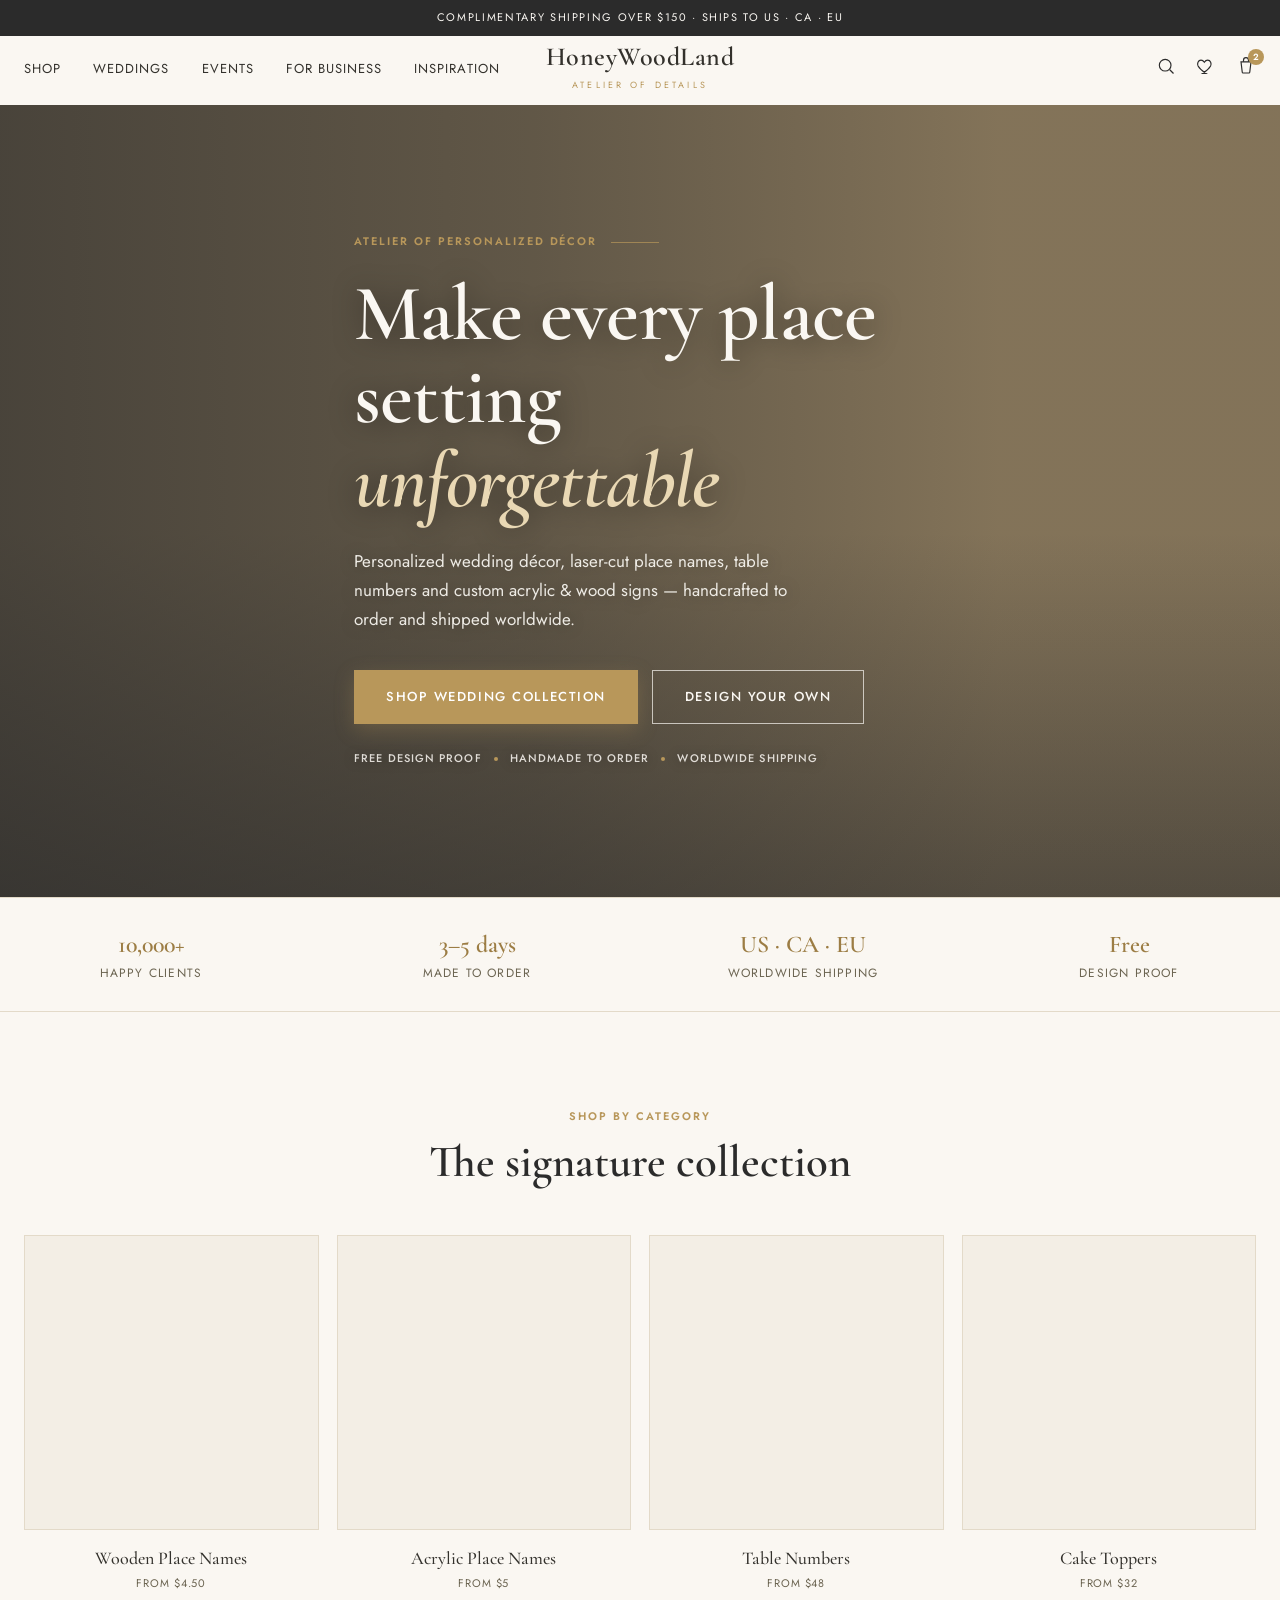
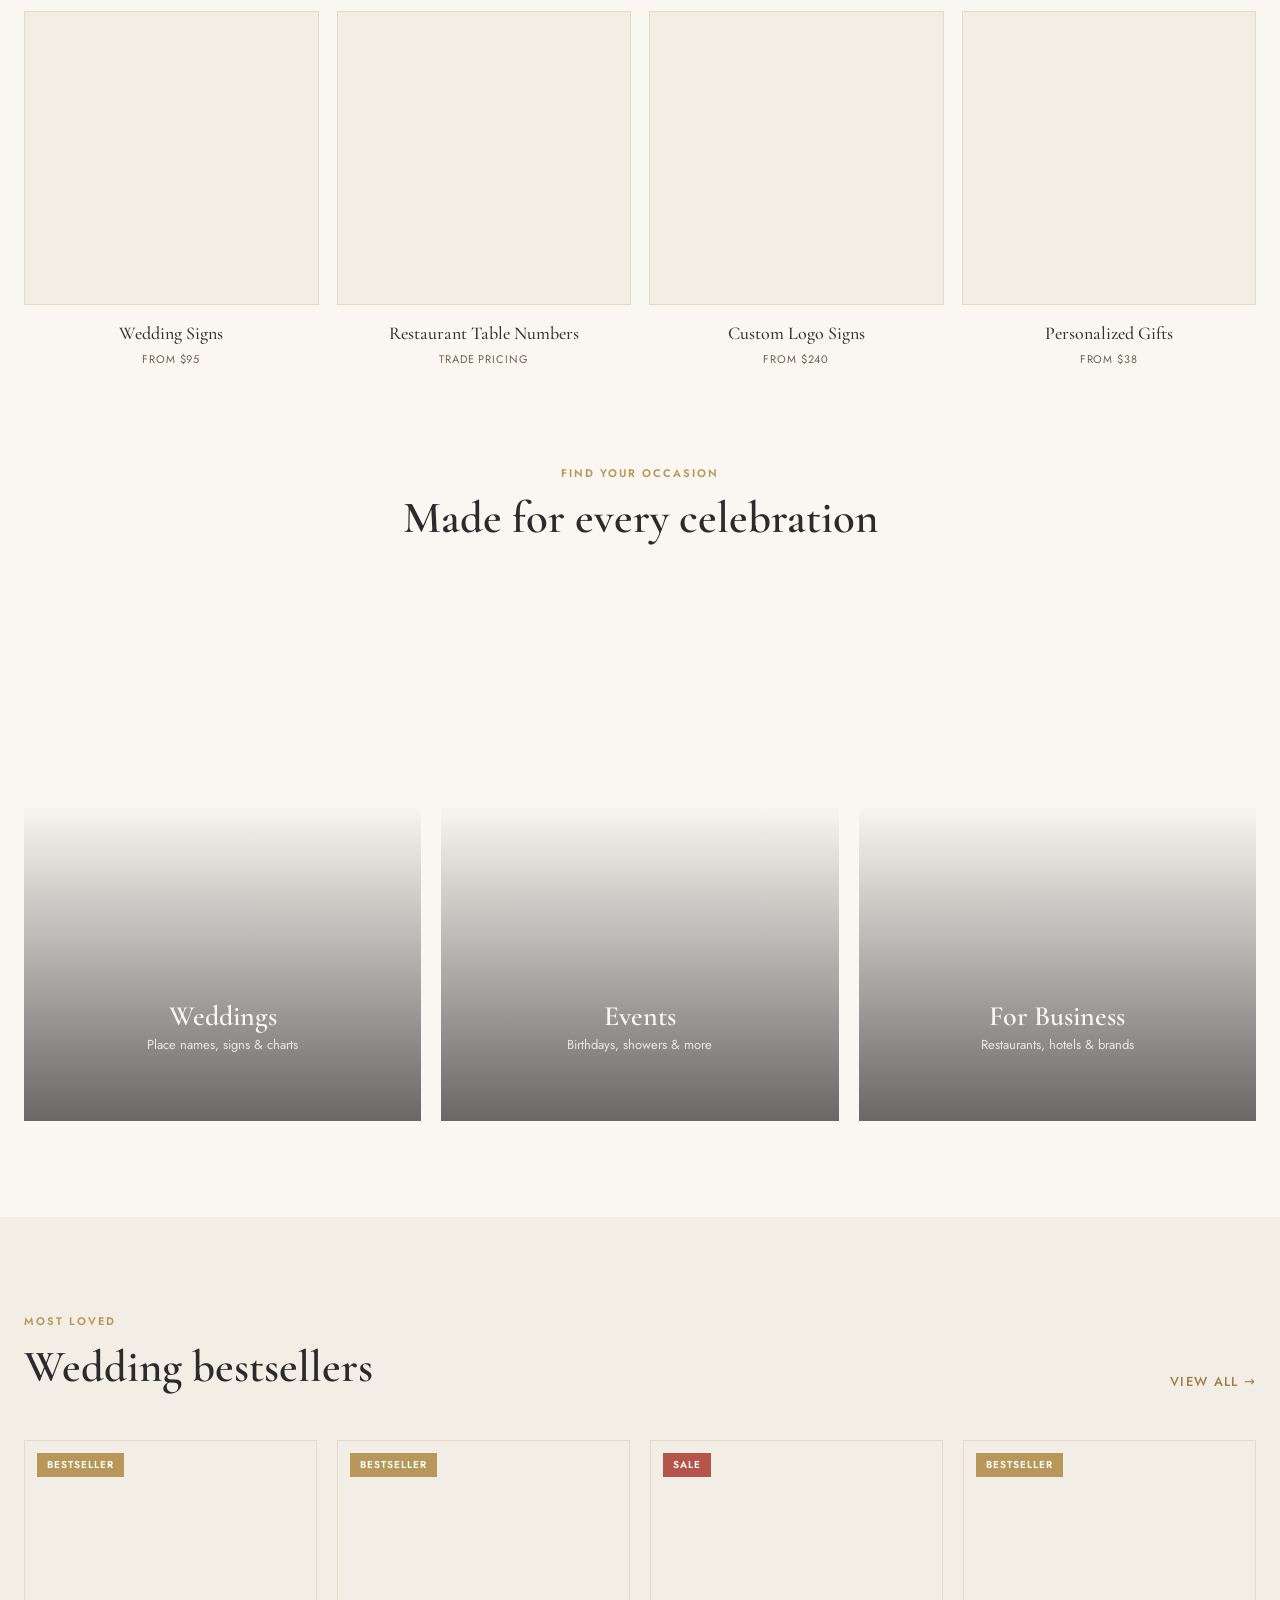
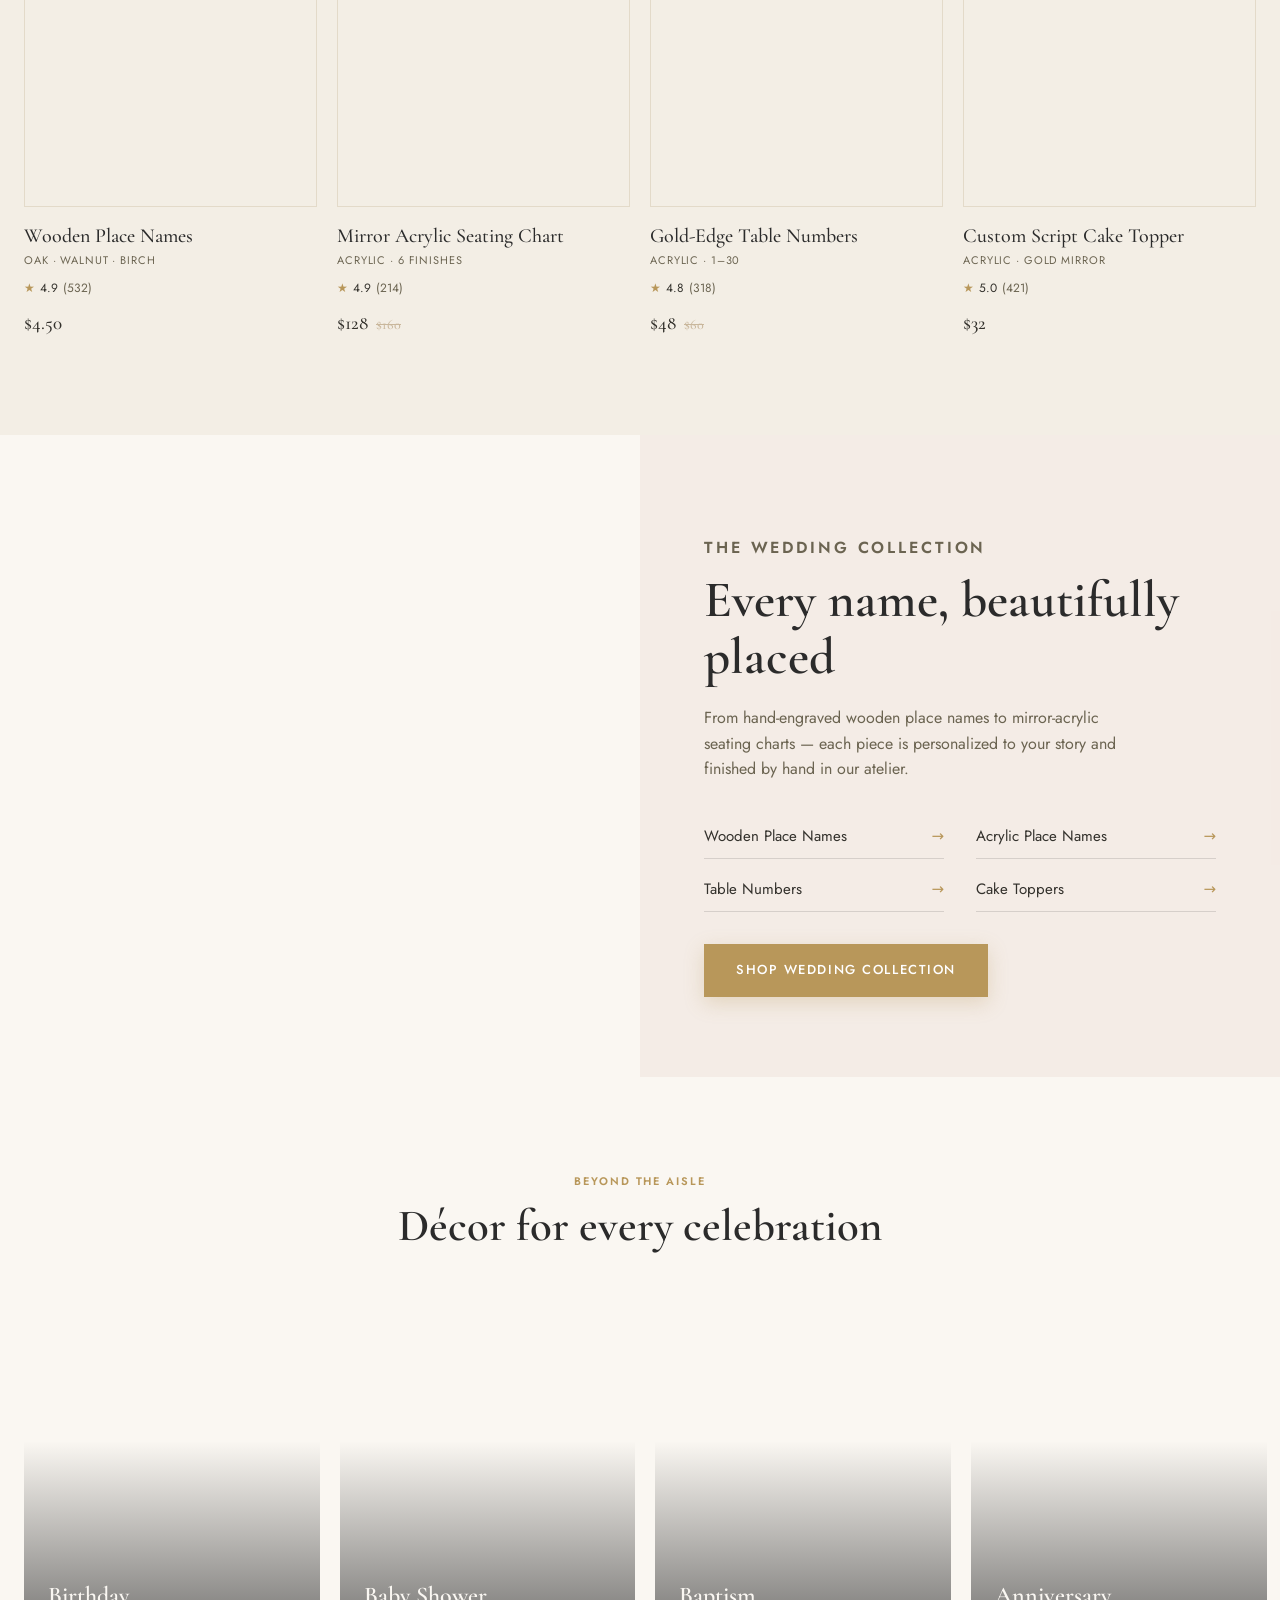
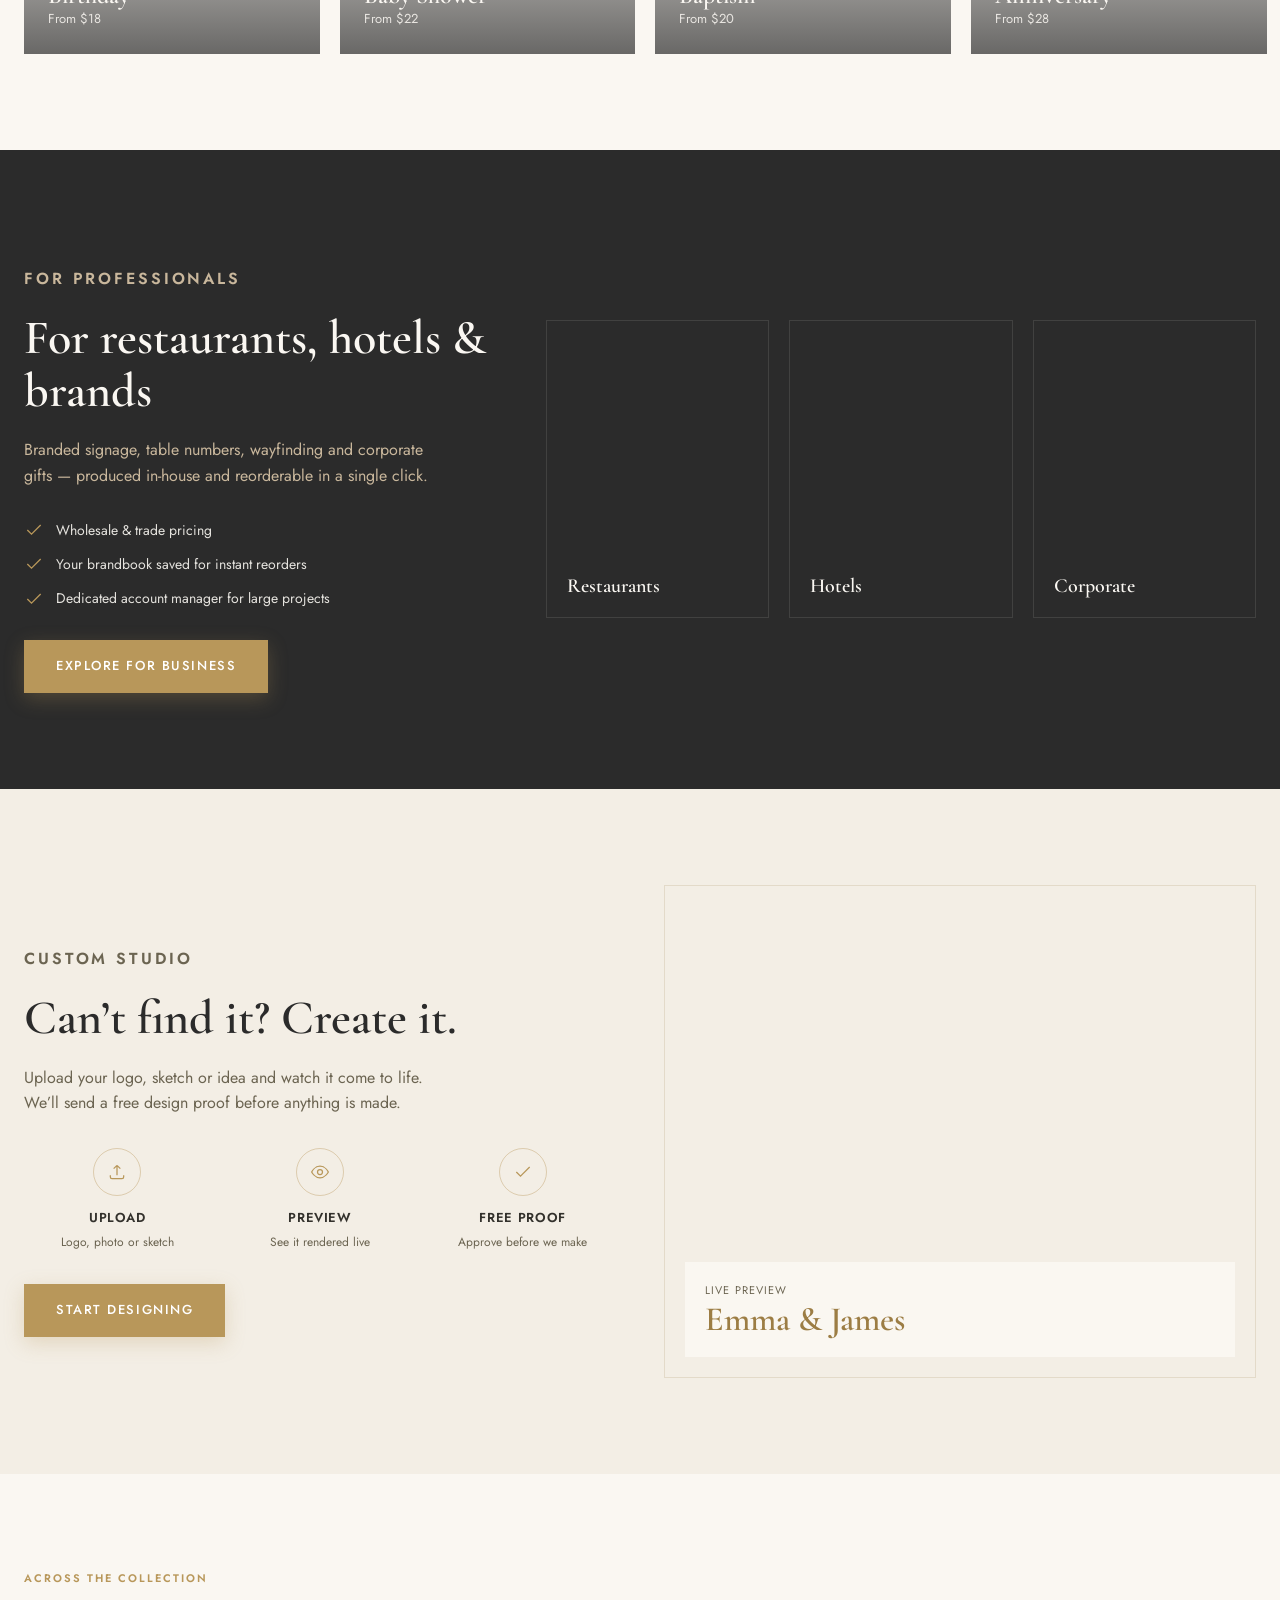
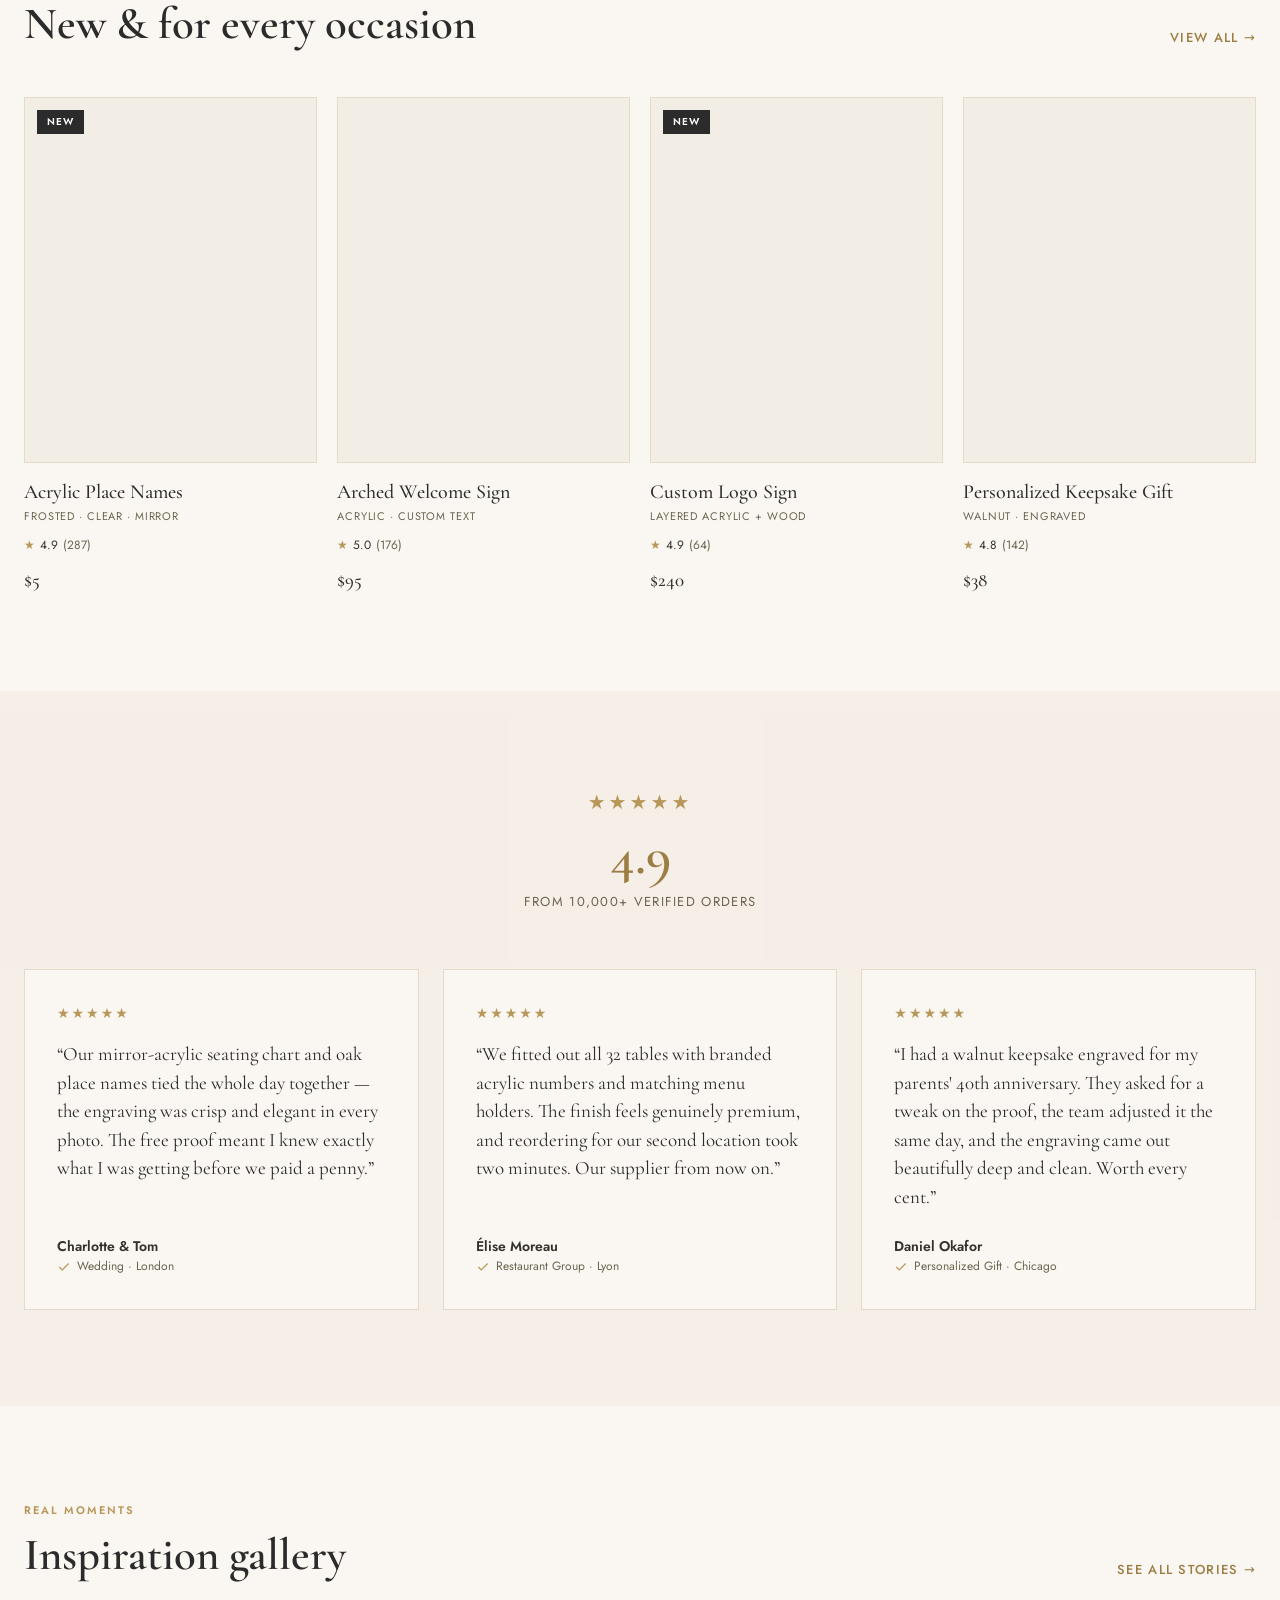
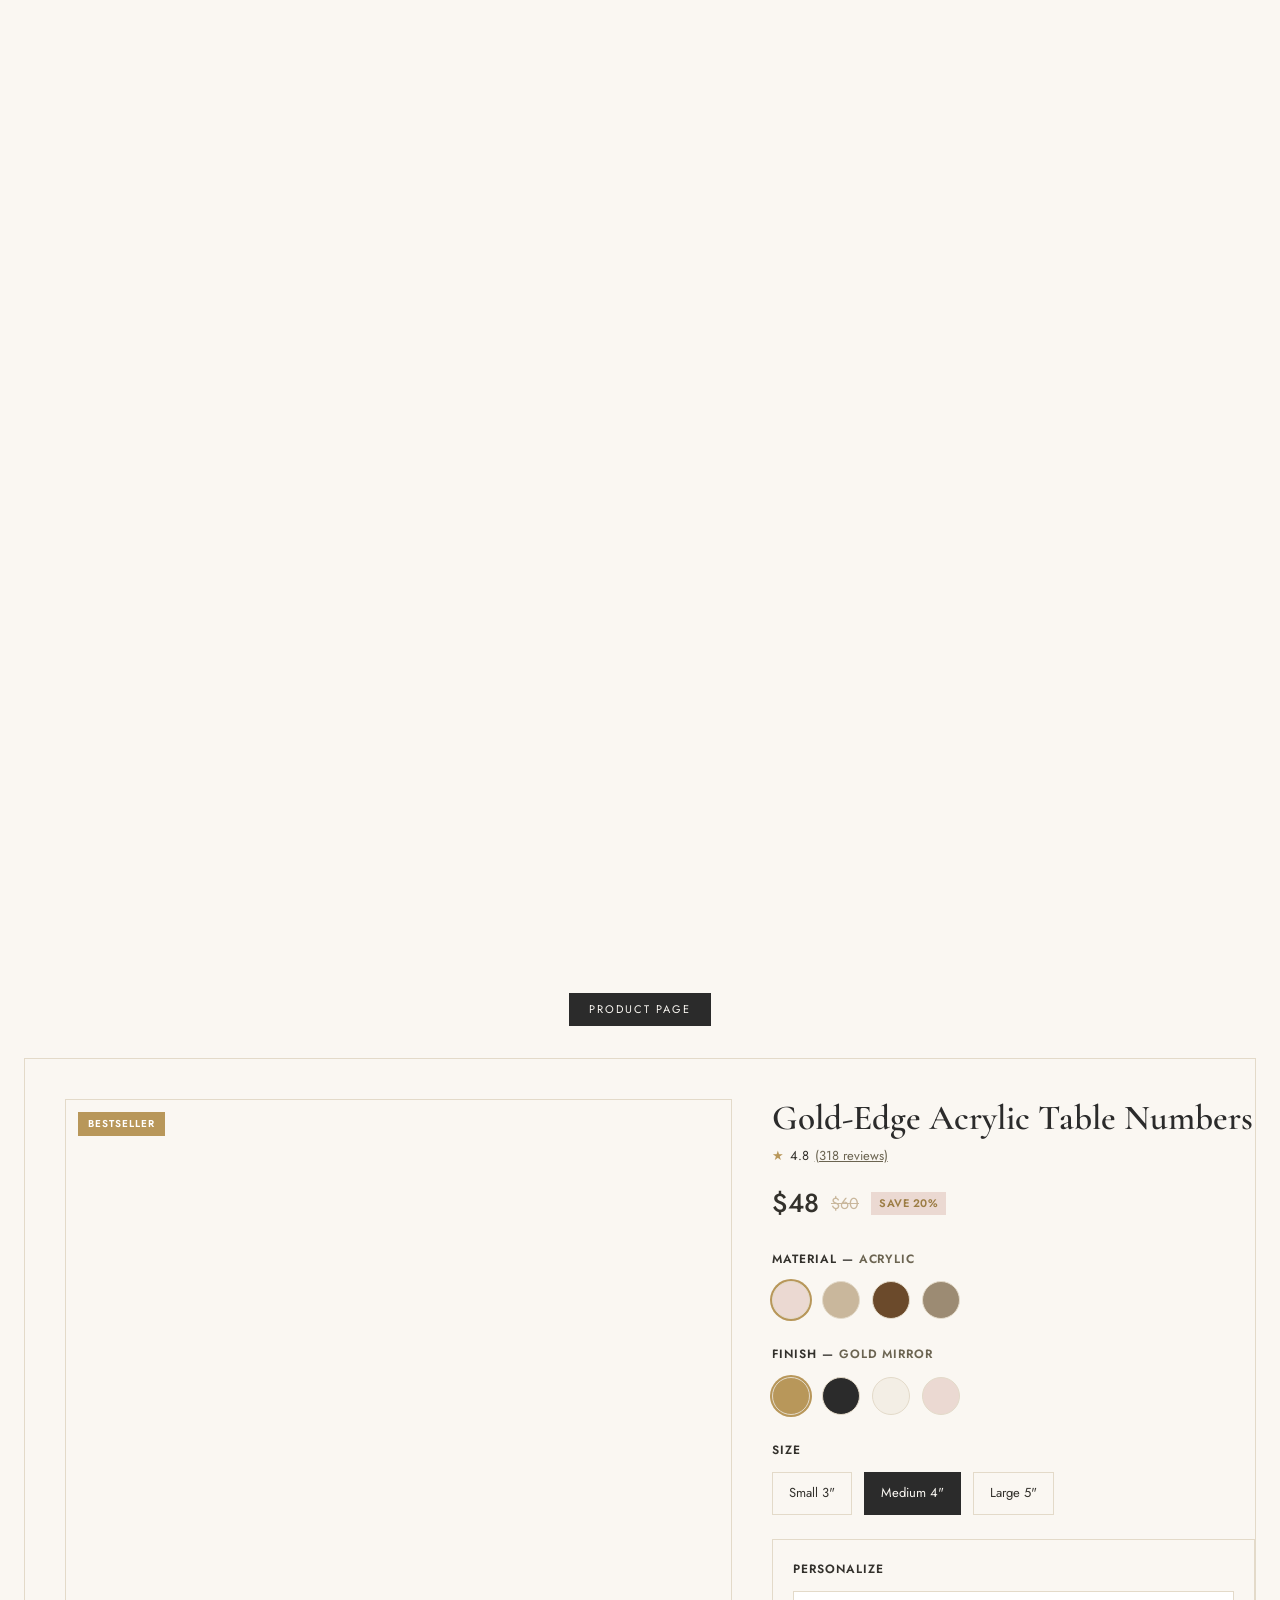
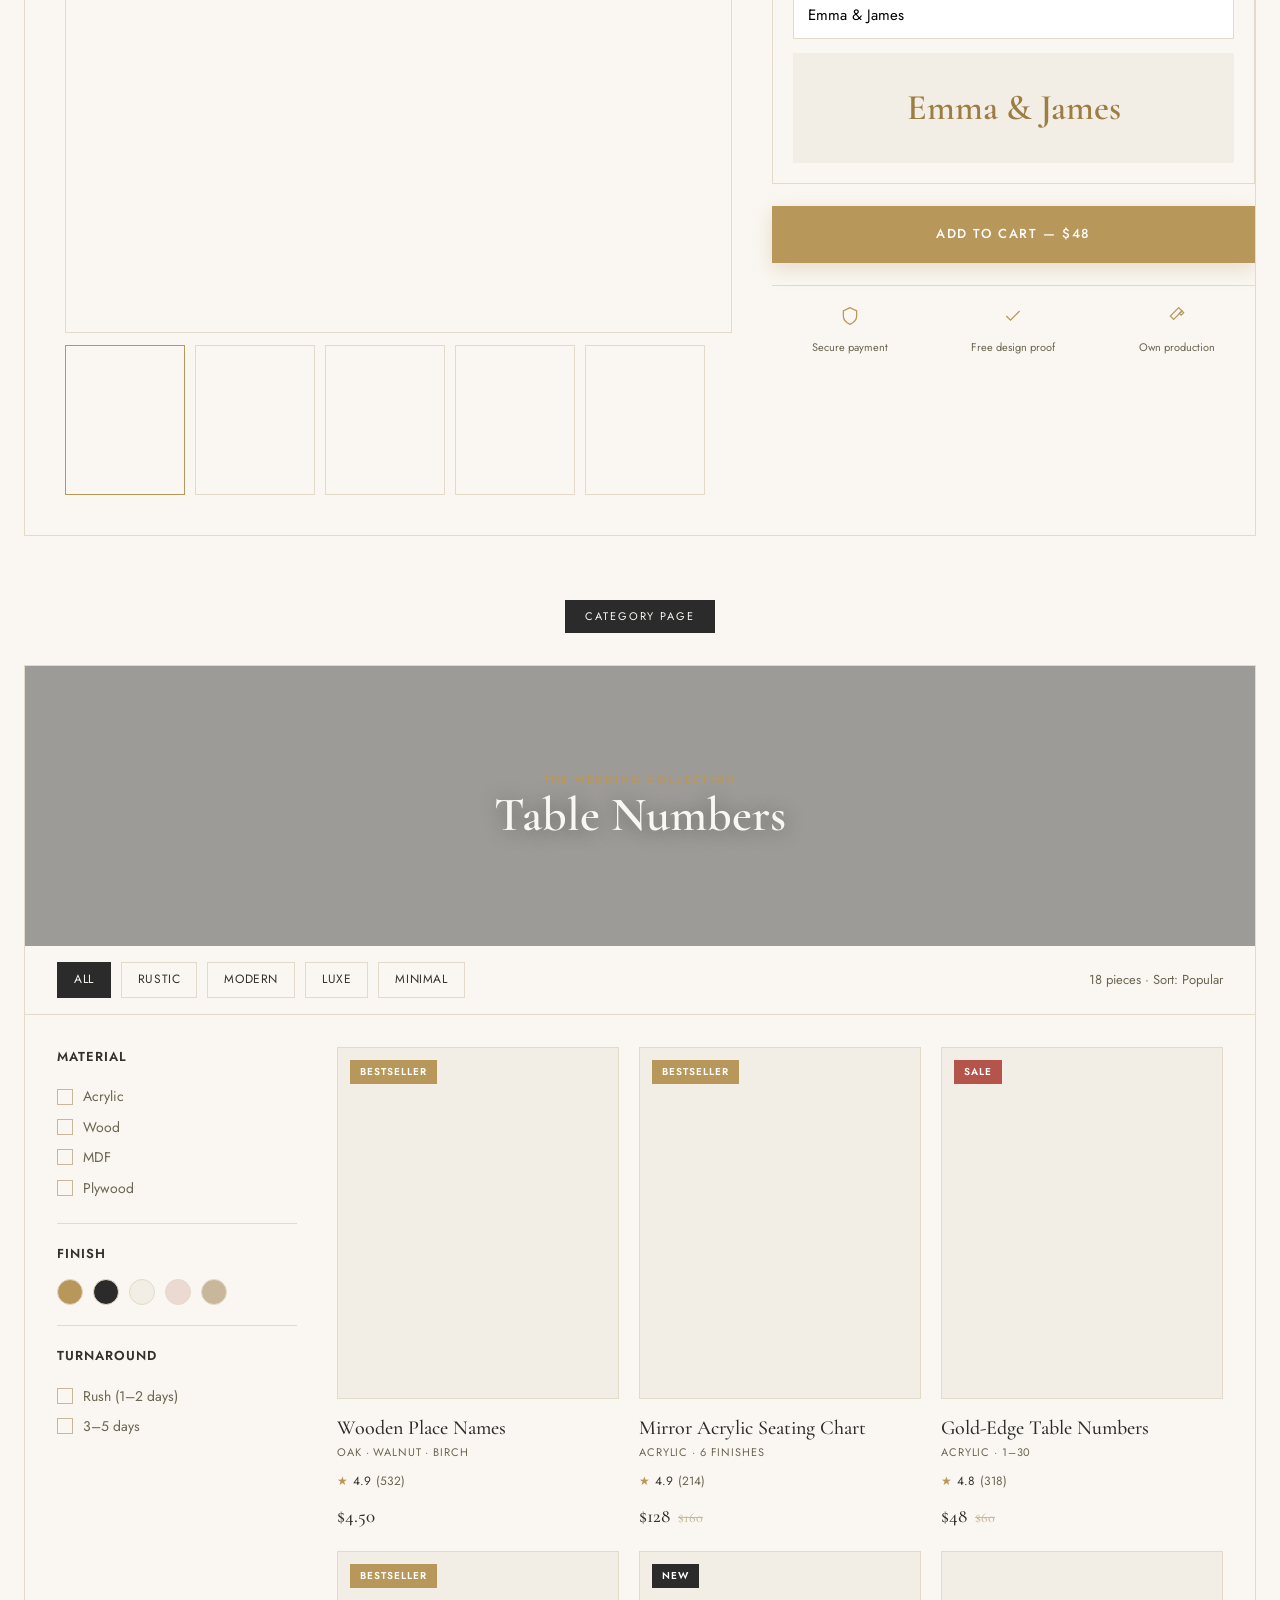
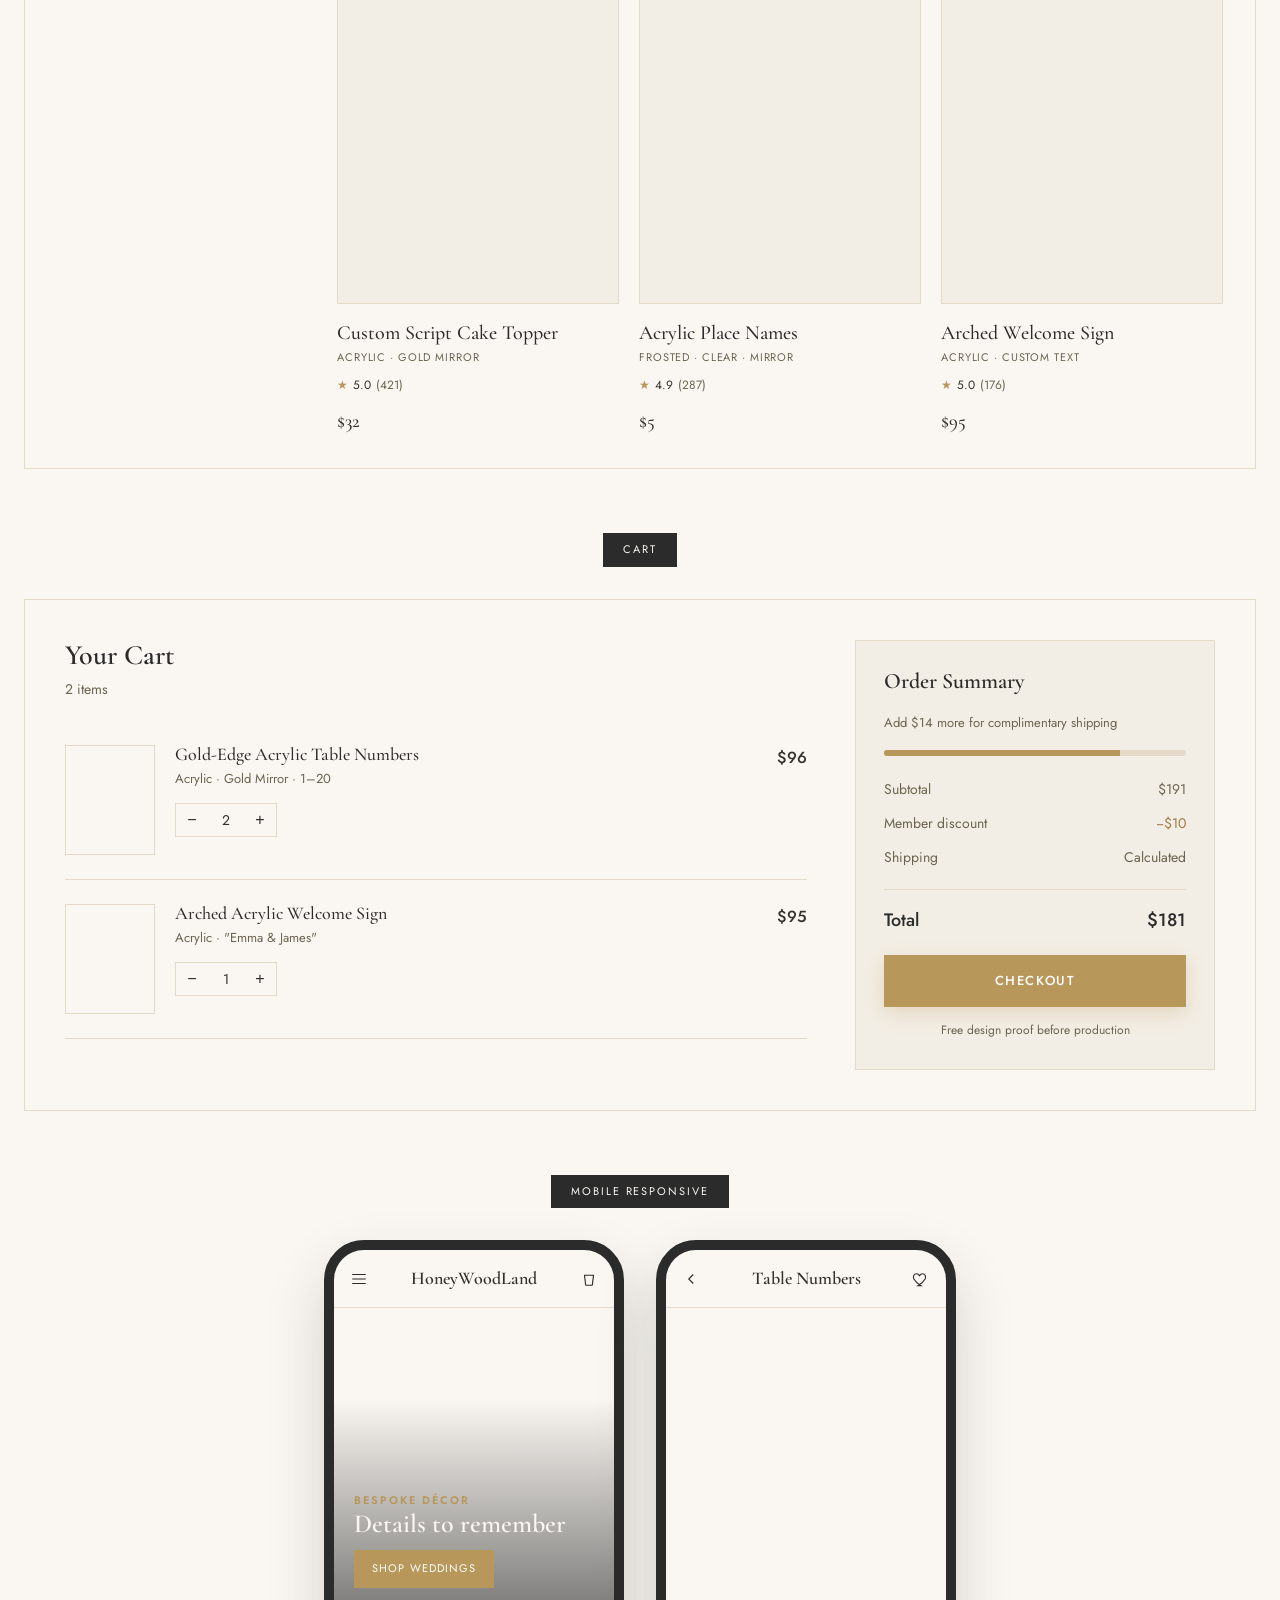
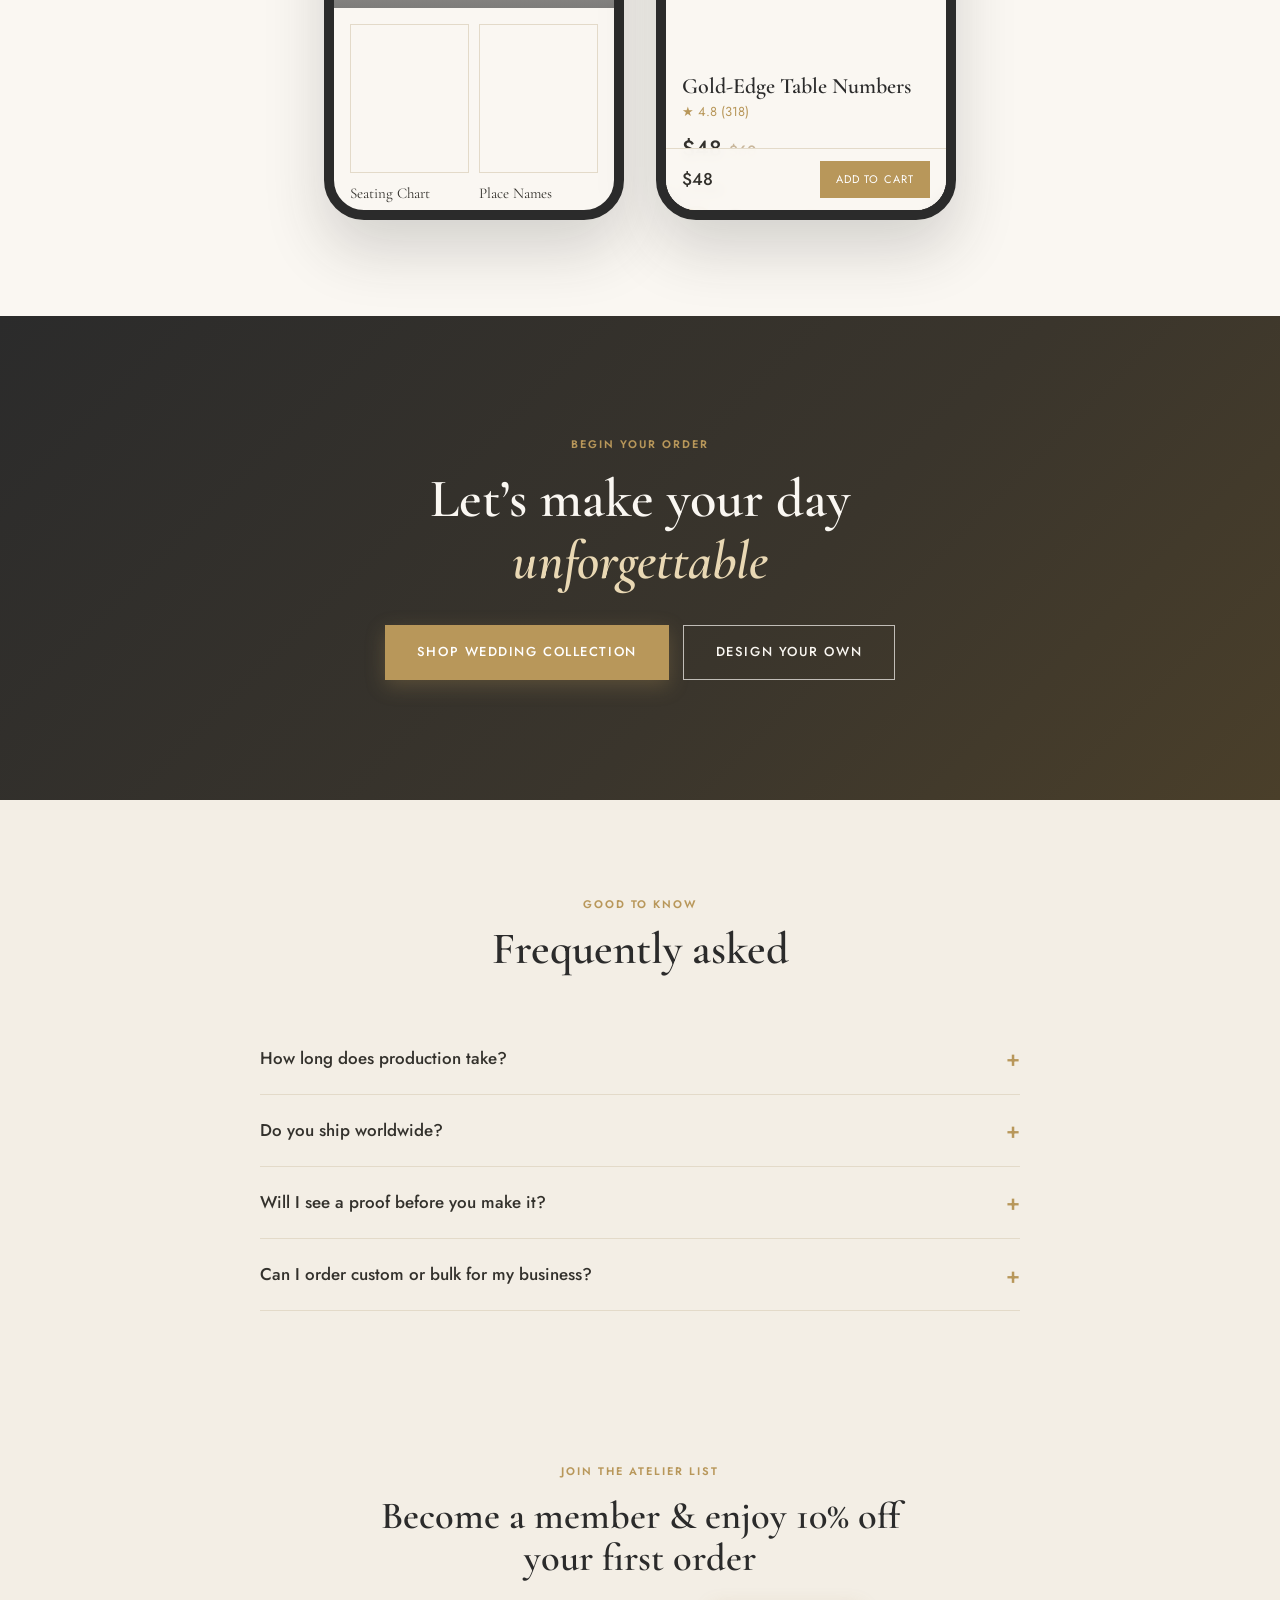
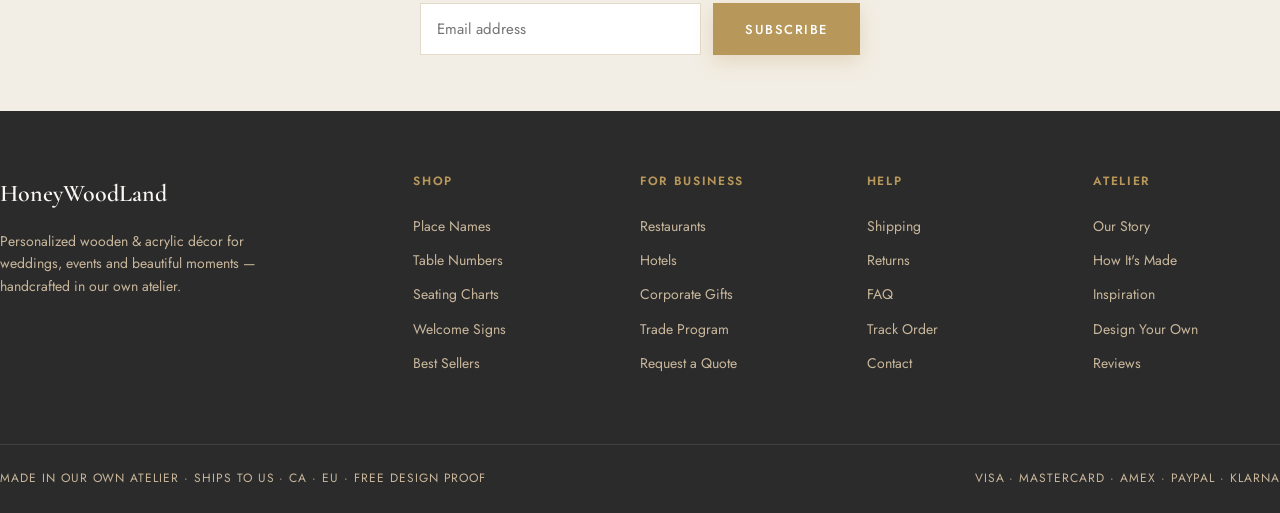
==== commit a3ede07a: "Hero with fullscreen background video + text overlay Co-Authored-By: Claude Opus 4.8 (1M context) <n" ====
--- a/index.html
+++ b/index.html
@@ -116,59 +116,44 @@
     .logo .name{font-size:22px;text-align:left}.logo .tag{display:none}
   }
 
-  /* ============ HERO (premium split) ============ */
-  .hero{display:grid;grid-template-columns:52% 48%;min-height:84vh;
-    background:var(--ivory);border-bottom:1px solid var(--line)}
-  .hero-text{display:flex;align-items:center;padding:72px clamp(24px,5vw,88px)}
-  .hero-text-inner{max-width:560px;position:relative}
-  .hero-text-inner::before{content:"";position:absolute;left:-26px;top:4px;width:2px;height:68px;
-    background:linear-gradient(var(--gold),rgba(184,151,90,0))}
+  /* ============ HERO (fullscreen video) ============ */
+  .hero{position:relative;display:flex;align-items:center;height:88vh;min-height:560px;overflow:hidden;
+    background:#8f7d5f center/cover no-repeat;
+    background-image:url('https://images.unsplash.com/photo-1519225421980-715cb0215aed?auto=format&fit=crop&w=2000&q=80')}
+  .hero-video{position:absolute;inset:0;width:100%;height:100%;object-fit:cover;z-index:0;border:0;pointer-events:none}
+  .hero-overlay{position:absolute;inset:0;z-index:1;
+    background:linear-gradient(90deg,rgba(43,43,43,.70) 0%,rgba(43,43,43,.46) 42%,rgba(43,43,43,.12) 78%),
+      linear-gradient(0deg,rgba(43,43,43,.55) 0%,rgba(43,43,43,0) 46%)}
+  .hero-content{position:relative;z-index:2;max-width:620px}
   .hero .overline{color:var(--gold);display:flex;align-items:center;gap:14px}
   .hero .overline::after{content:"";width:48px;height:1px;background:var(--gold);opacity:.7}
-  .hero h1{font-size:clamp(2.8rem,5.2vw,4.6rem);color:var(--charcoal);margin:22px 0 0;font-weight:600;
-    line-height:1.05;letter-spacing:-.01em}
-  .hero h1 em{font-style:italic;color:var(--gold-deep)}
-  .hero .hero-sub{color:var(--muted);font-size:17px;max-width:470px;margin:24px 0 0;line-height:1.7}
+  .hero h1{font-size:clamp(2.8rem,6.2vw,5rem);color:var(--ivory);margin:22px 0 0;font-weight:600;
+    line-height:1.05;letter-spacing:-.01em;text-shadow:0 2px 30px rgba(0,0,0,.45)}
+  .hero h1 em{font-style:italic;color:#e9d8b4}
+  .hero .hero-sub{color:rgba(250,247,242,.92);font-size:17px;max-width:470px;margin:24px 0 0;line-height:1.7;
+    text-shadow:0 1px 16px rgba(0,0,0,.35)}
   .hero .btns{display:flex;gap:14px;margin-top:36px;flex-wrap:wrap}
   .hero-trust{display:flex;flex-wrap:wrap;align-items:center;gap:10px 12px;margin-top:26px;
-    font-size:11px;letter-spacing:.1em;text-transform:uppercase;color:var(--muted)}
+    font-size:11px;letter-spacing:.1em;text-transform:uppercase;color:rgba(250,247,242,.85);
+    text-shadow:0 1px 12px rgba(0,0,0,.4)}
   .hero-trust b{font-weight:500}
   .hero-trust .dot{width:4px;height:4px;border-radius:50%;background:var(--gold);flex-shrink:0}
 
-  .hero-media{position:relative;padding:28px 28px 28px 0}
-  .hero-photo{position:relative;height:100%;min-height:440px;overflow:hidden;
-    background-size:cover;background-position:center;border:1px solid var(--line);
-    box-shadow:0 34px 70px rgba(43,43,43,.20)}
-  .hero-photo::after{content:"";position:absolute;inset:0;
-    background:linear-gradient(180deg,rgba(43,43,43,0) 52%,rgba(43,43,43,.42) 100%)}
-  .hero-stamp{position:absolute;right:52px;bottom:52px;z-index:2;width:102px;height:102px;border-radius:50%;
-    background:rgba(250,247,242,.94);border:1px solid var(--gold);color:var(--gold-deep);
-    display:flex;align-items:center;justify-content:center;text-align:center;
-    font-family:var(--serif);font-size:15px;font-weight:600;line-height:1.25;letter-spacing:.02em;
-    box-shadow:0 12px 30px rgba(43,43,43,.18)}
-
   /* hero entrance */
   @keyframes heroUp{from{opacity:0;transform:translateY(26px)}to{opacity:1;transform:none}}
-  @keyframes heroPhoto{from{opacity:0;transform:scale(1.04)}to{opacity:1;transform:none}}
-  .hero-text-inner > *{opacity:0;animation:heroUp .9s cubic-bezier(.22,1,.36,1) forwards}
-  .hero-text-inner > .overline{animation-delay:.1s}
-  .hero-text-inner > h1{animation-delay:.26s}
-  .hero-text-inner > .hero-sub{animation-delay:.44s}
-  .hero-text-inner > .btns{animation-delay:.6s}
-  .hero-text-inner > .hero-trust{animation-delay:.74s}
-  .hero-photo{opacity:0;animation:heroPhoto 1.1s cubic-bezier(.22,1,.36,1) .15s forwards}
-  @media(prefers-reduced-motion:reduce){
-    .hero-text-inner > *,.hero-photo{animation:none;opacity:1;transform:none}
-  }
-
-  @media(max-width:900px){
-    .hero{grid-template-columns:1fr;min-height:auto}
-    .hero-media{order:-1;padding:0}
-    .hero-photo{height:auto;min-height:0;aspect-ratio:4/3;border:none;border-bottom:1px solid var(--line);box-shadow:none}
-    .hero-stamp{right:20px;bottom:20px;width:84px;height:84px;font-size:13px}
-    .hero-text{padding:44px 24px 52px}
-    .hero-text-inner{max-width:none}
-    .hero-text-inner::before{display:none}
+  .hero-content > *{opacity:0;animation:heroUp .9s cubic-bezier(.22,1,.36,1) forwards}
+  .hero-content > .overline{animation-delay:.1s}
+  .hero-content > h1{animation-delay:.26s}
+  .hero-content > .hero-sub{animation-delay:.44s}
+  .hero-content > .btns{animation-delay:.6s}
+  .hero-content > .hero-trust{animation-delay:.74s}
+  @media(prefers-reduced-motion:reduce){.hero-content > *{animation:none;opacity:1;transform:none}}
+
+  @media(max-width:768px){
+    .hero{height:auto;min-height:88vh;padding:88px 0}
+    .hero h1{font-size:clamp(2.4rem,9vw,3.4rem)}
+    .hero .btns{width:100%}
+    .hero .btns .btn{flex:1 1 180px;justify-content:center}
   }
 
   /* ============ TRUST BAR ============ */
@@ -538,23 +523,24 @@
 
 <!-- HERO -->
 <section class="hero" id="top">
-  <div class="hero-text">
-    <div class="hero-text-inner">
-      <p class="overline">Atelier of Personalized Décor</p>
-      <h1>Make every place setting <em>unforgettable</em></h1>
-      <p class="hero-sub">Personalized wedding décor, laser-cut place names, table numbers and custom acrylic &amp; wood signs — handcrafted to order and shipped worldwide.</p>
-      <div class="btns">
-        <a href="#wedding" class="btn btn-primary">Shop Wedding Collection</a>
-        <a href="#dyo" class="btn btn-outline">Design Your Own</a>
-      </div>
-      <div class="hero-trust">
-        <b>Free design proof</b><span class="dot"></span><b>Handmade to order</b><span class="dot"></span><b>Worldwide shipping</b>
-      </div>
-    </div>
-  </div>
-  <div class="hero-media">
-    <div class="hero-photo" role="img" aria-label="Elegant wedding table set with personalized laser-cut place names, custom acrylic table numbers and wood signs" style="background-image:url('https://images.unsplash.com/photo-1519225421980-715cb0215aed?auto=format&fit=crop&w=1400&q=80')"></div>
-    <span class="hero-stamp">Handmade<br>to order</span>
+  <video class="hero-video" autoplay muted loop playsinline preload="metadata"
+    poster="https://images.unsplash.com/photo-1519225421980-715cb0215aed?auto=format&fit=crop&w=2000&q=80"
+    aria-label="Ambient footage of an elegant wedding table with candles, florals and personalized décor">
+    <source src="https://videos.pexels.com/video-files/3015527/3015527-sd_960_540_24fps.mp4" type="video/mp4" />
+    <source src="https://videos.pexels.com/video-files/3045163/3045163-hd_1920_1080_25fps.mp4" type="video/mp4" />
+  </video>
+  <div class="hero-overlay"></div>
+  <div class="wrap hero-content">
+    <p class="overline">Atelier of Personalized Décor</p>
+    <h1>Make every place setting <em>unforgettable</em></h1>
+    <p class="hero-sub">Personalized wedding décor, laser-cut place names, table numbers and custom acrylic &amp; wood signs — handcrafted to order and shipped worldwide.</p>
+    <div class="btns">
+      <a href="#wedding" class="btn btn-primary">Shop Wedding Collection</a>
+      <a href="#dyo" class="btn btn-light">Design Your Own</a>
+    </div>
+    <div class="hero-trust">
+      <b>Free design proof</b><span class="dot"></span><b>Handmade to order</b><span class="dot"></span><b>Worldwide shipping</b>
+    </div>
   </div>
 </section>
 
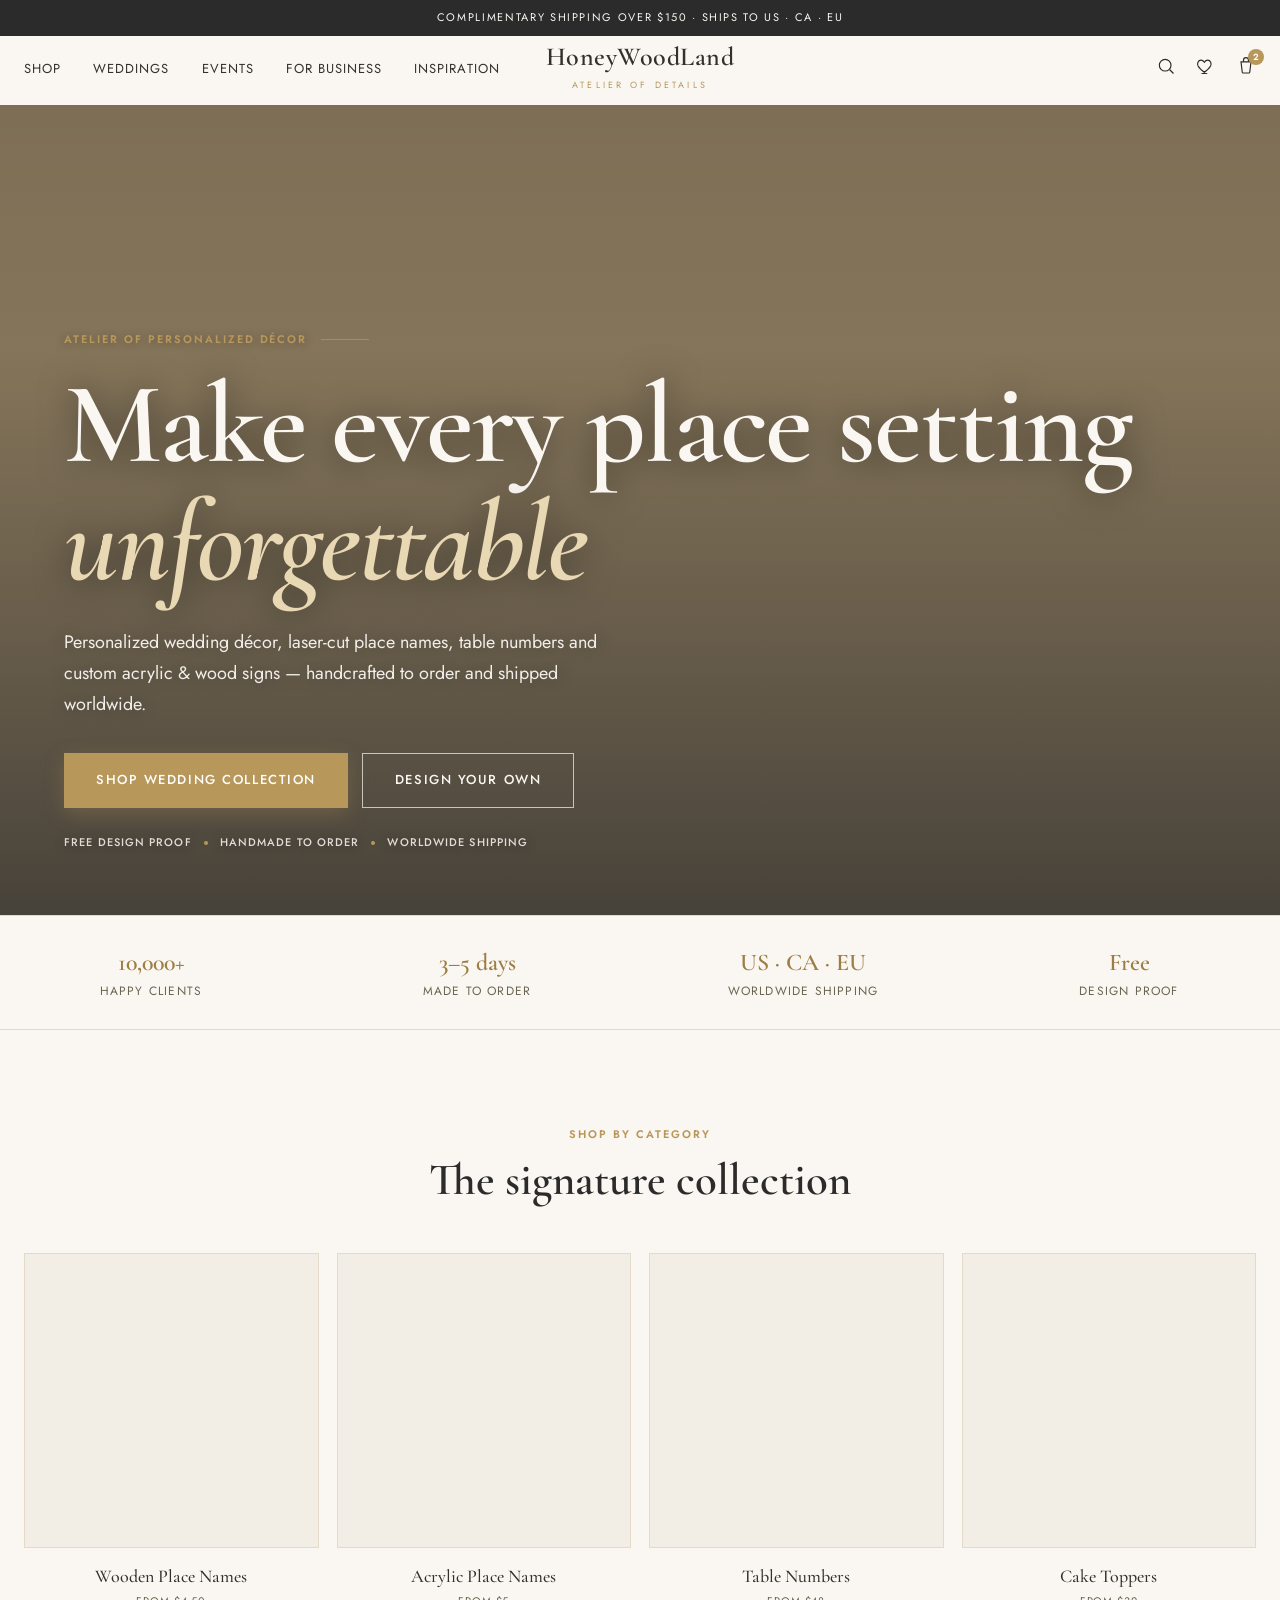
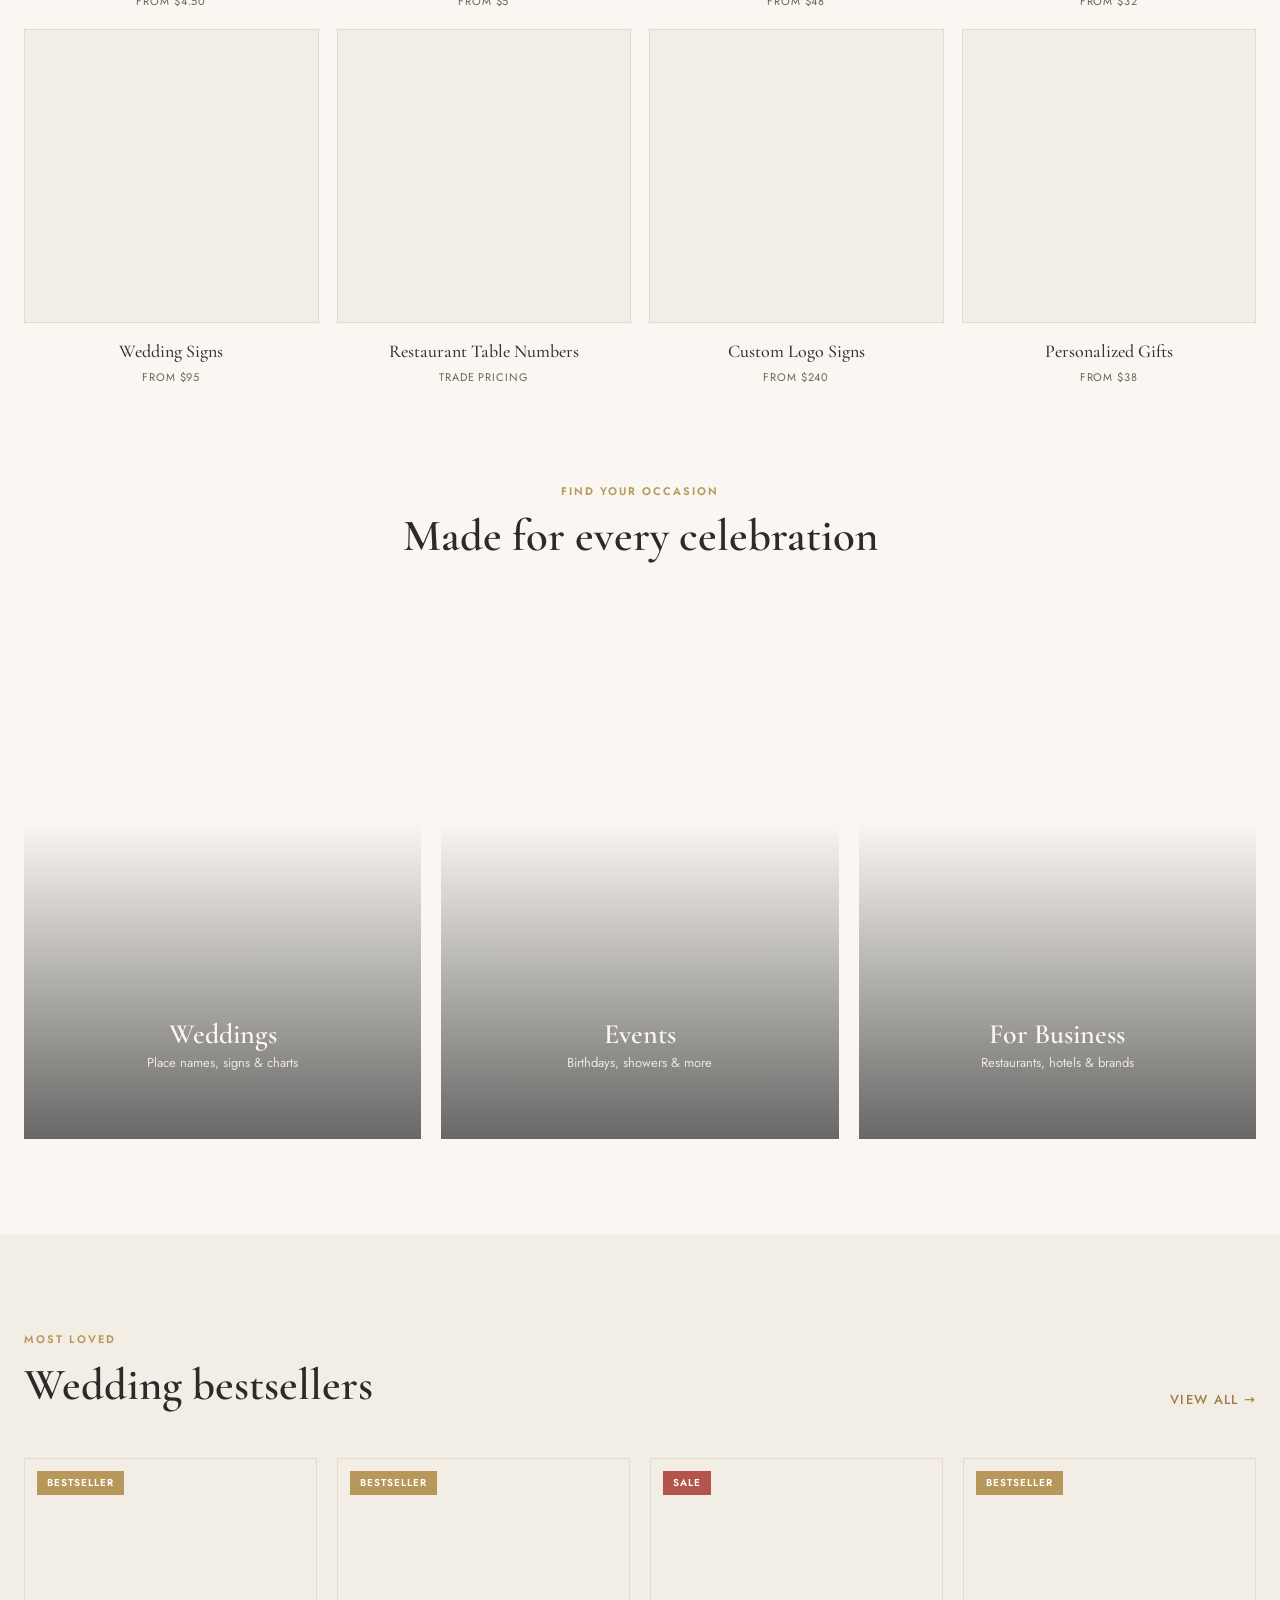
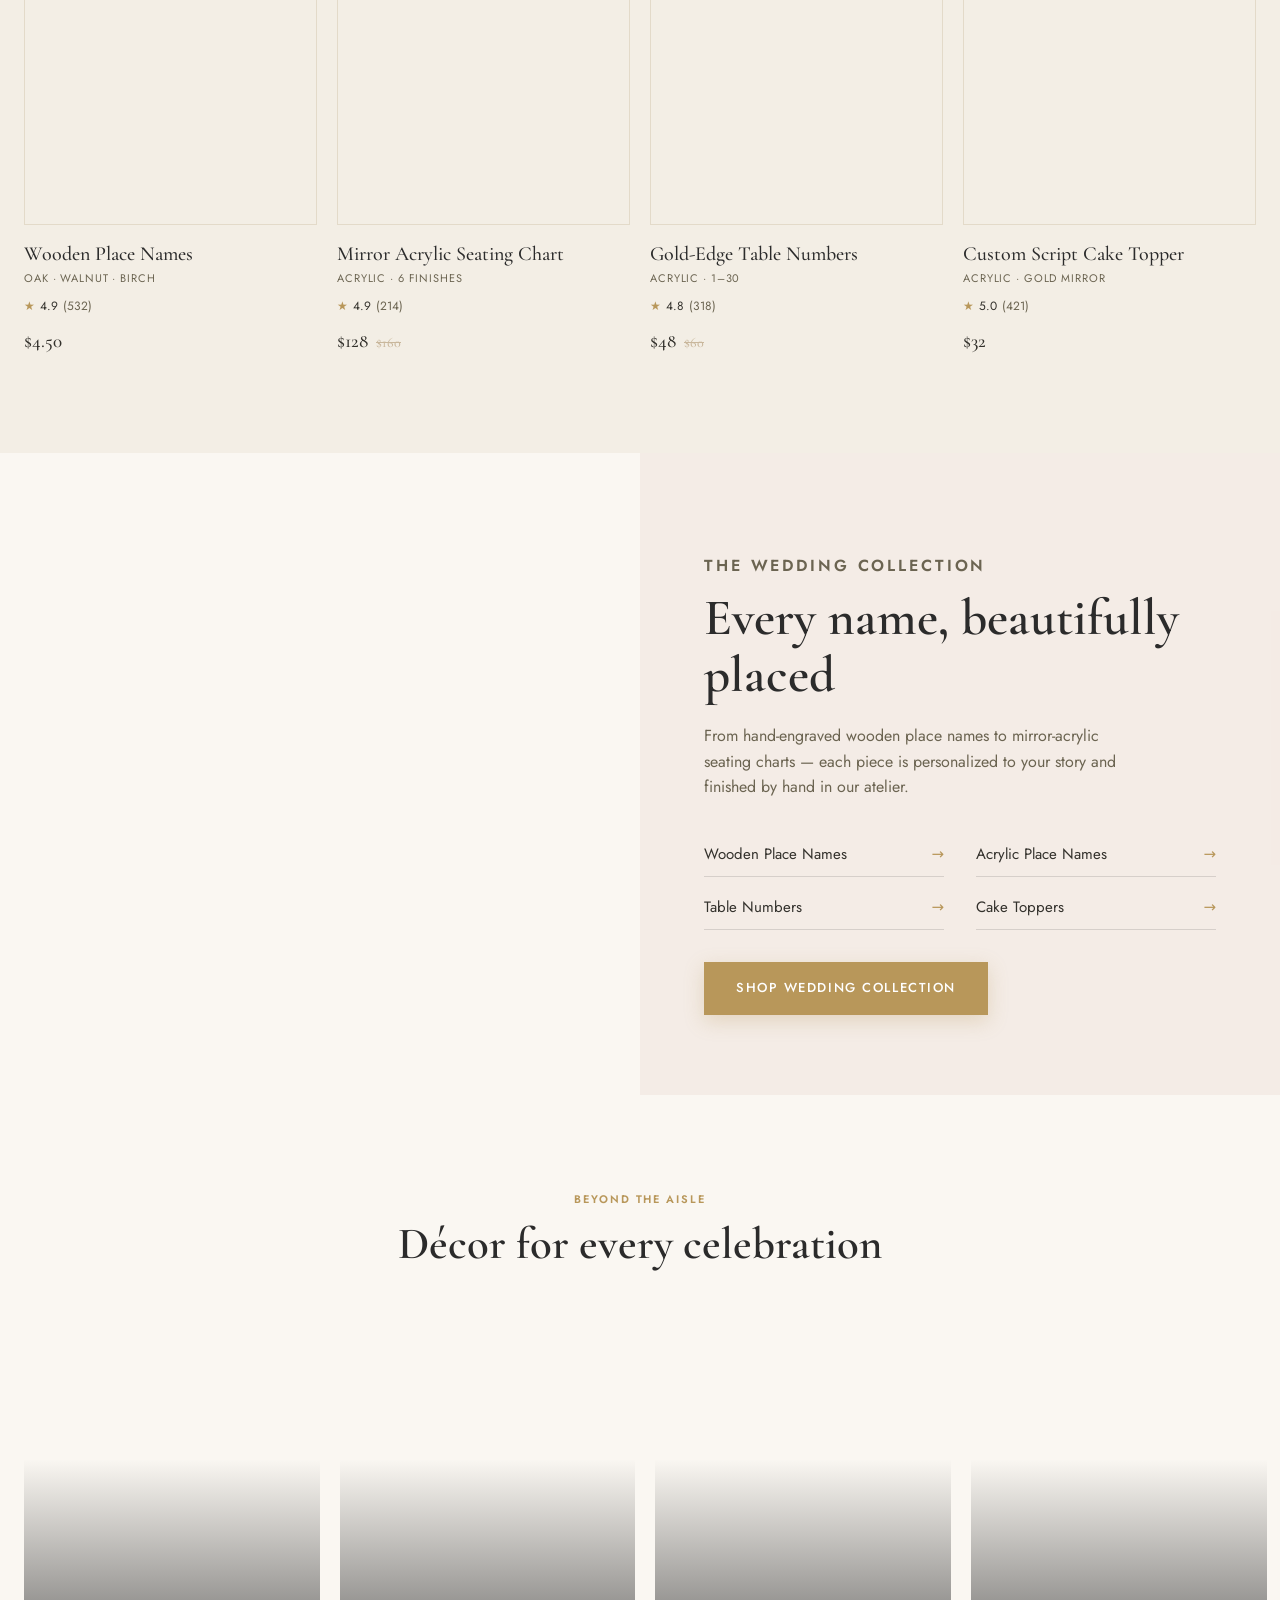
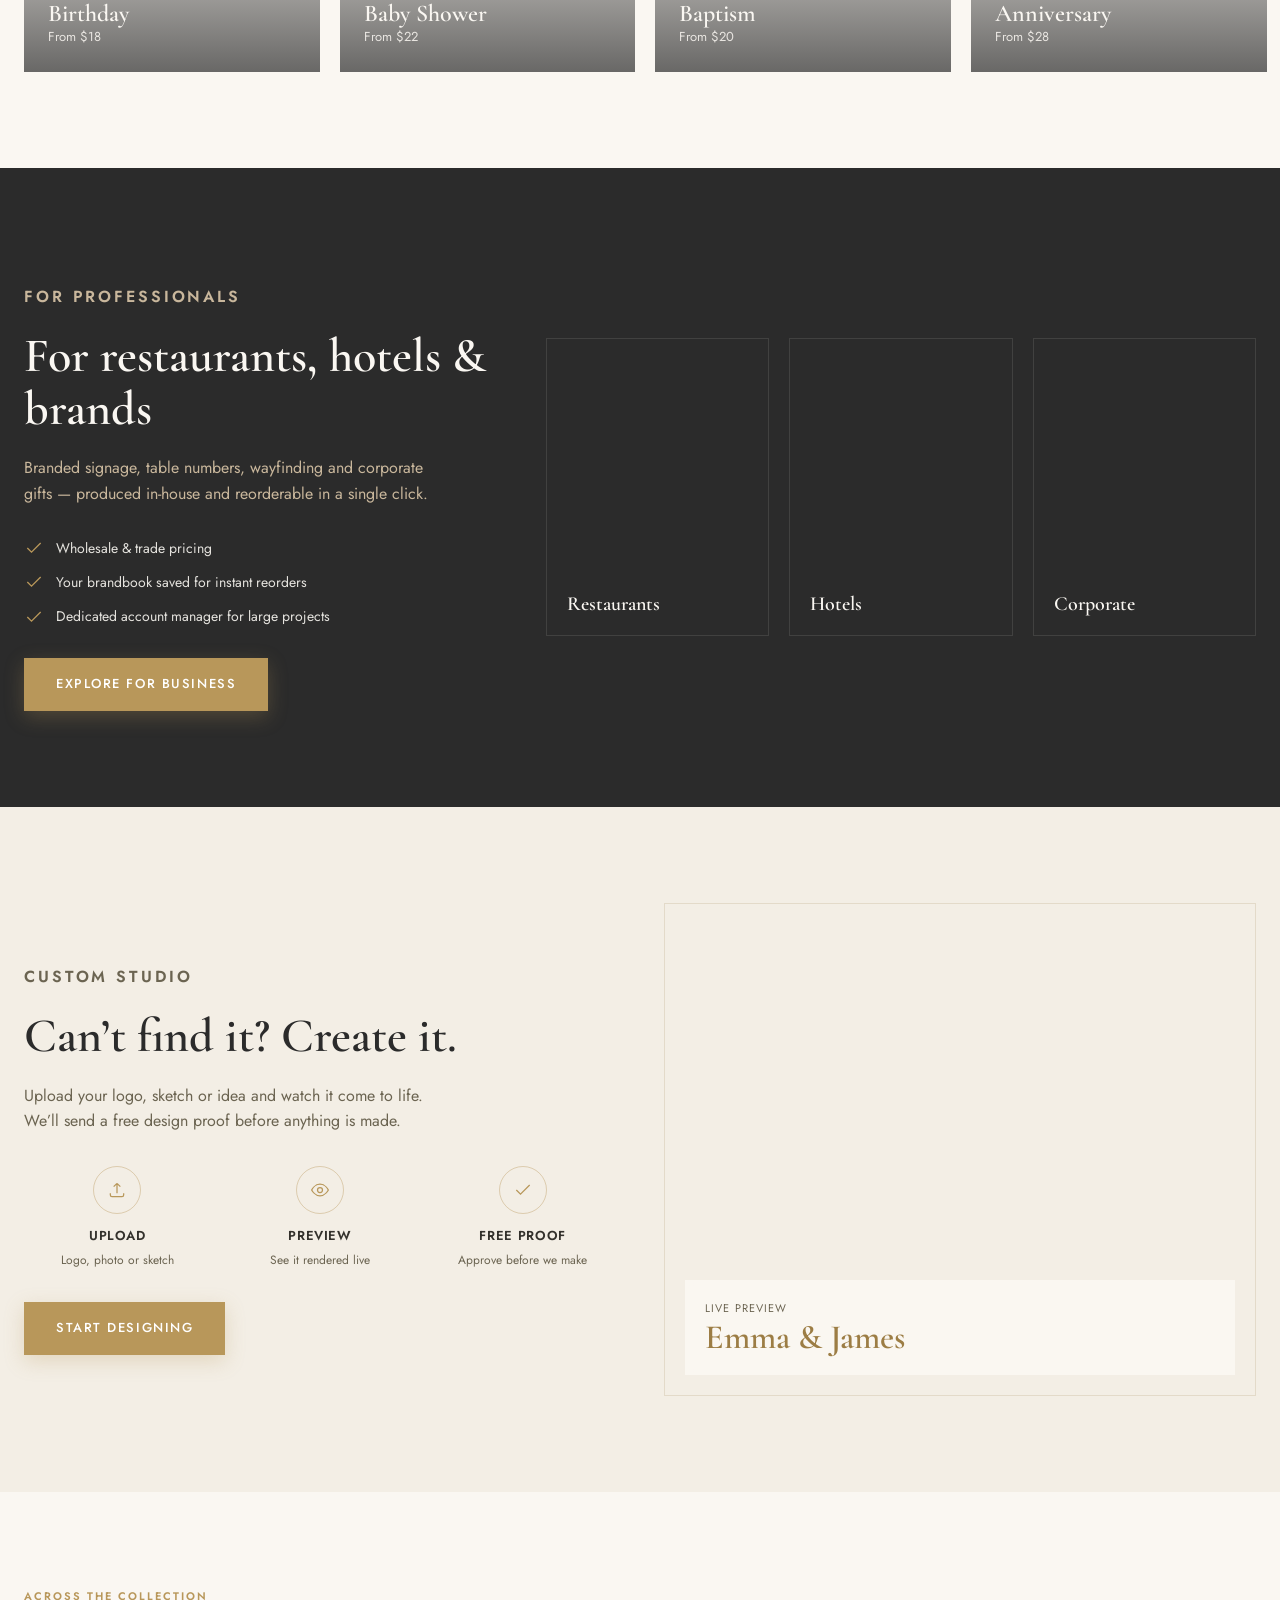
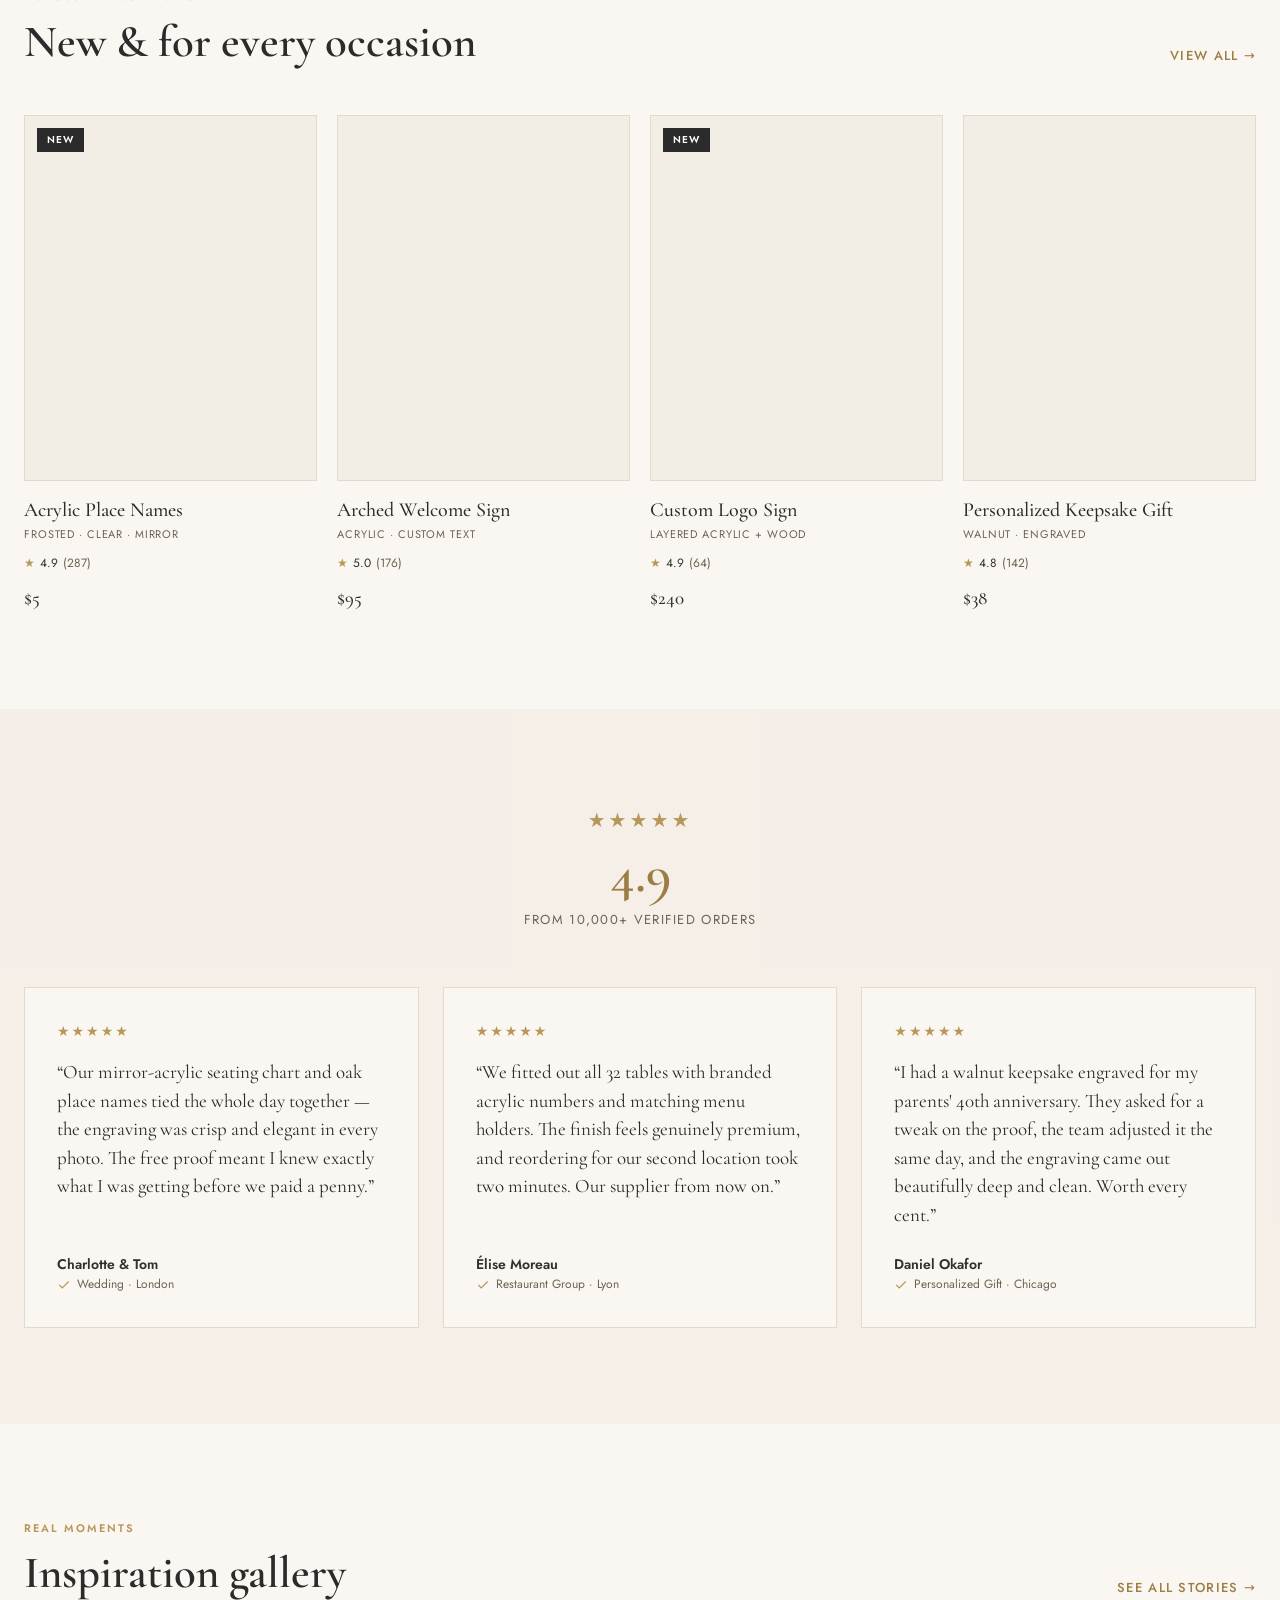
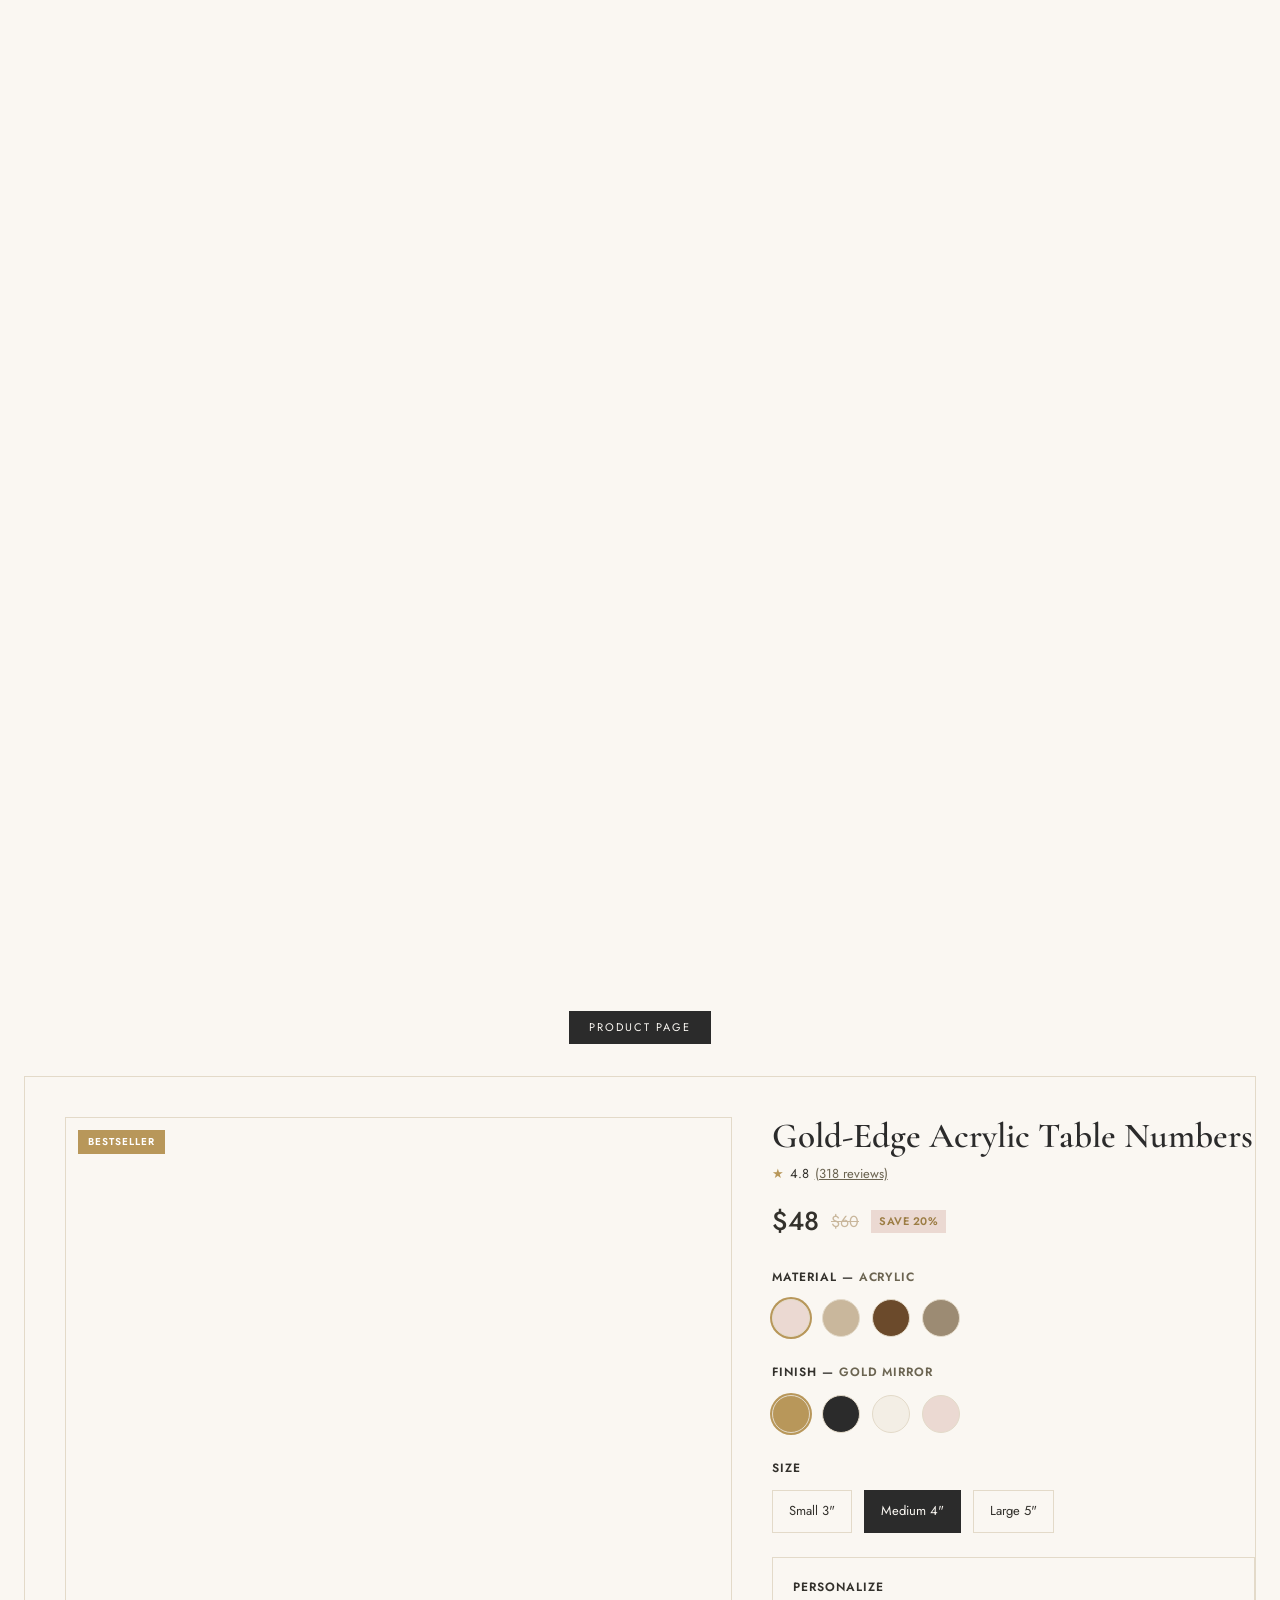
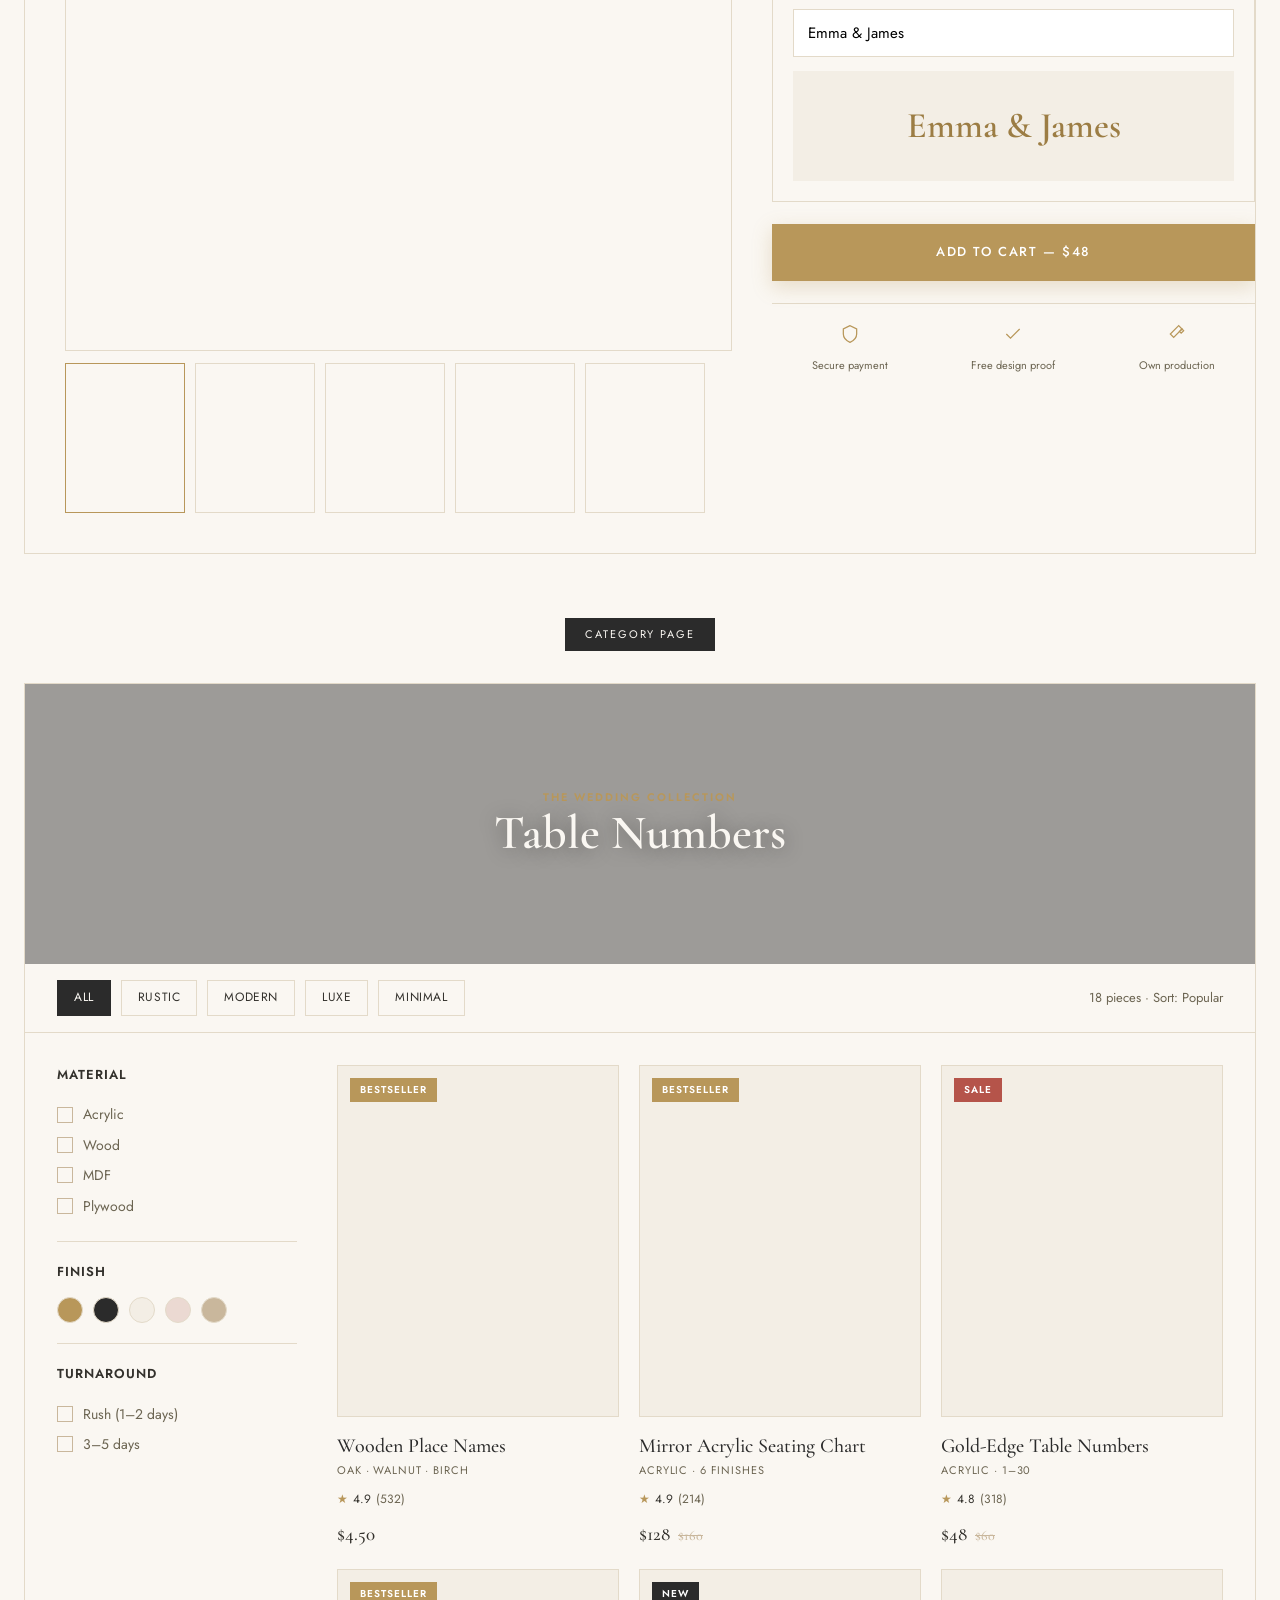
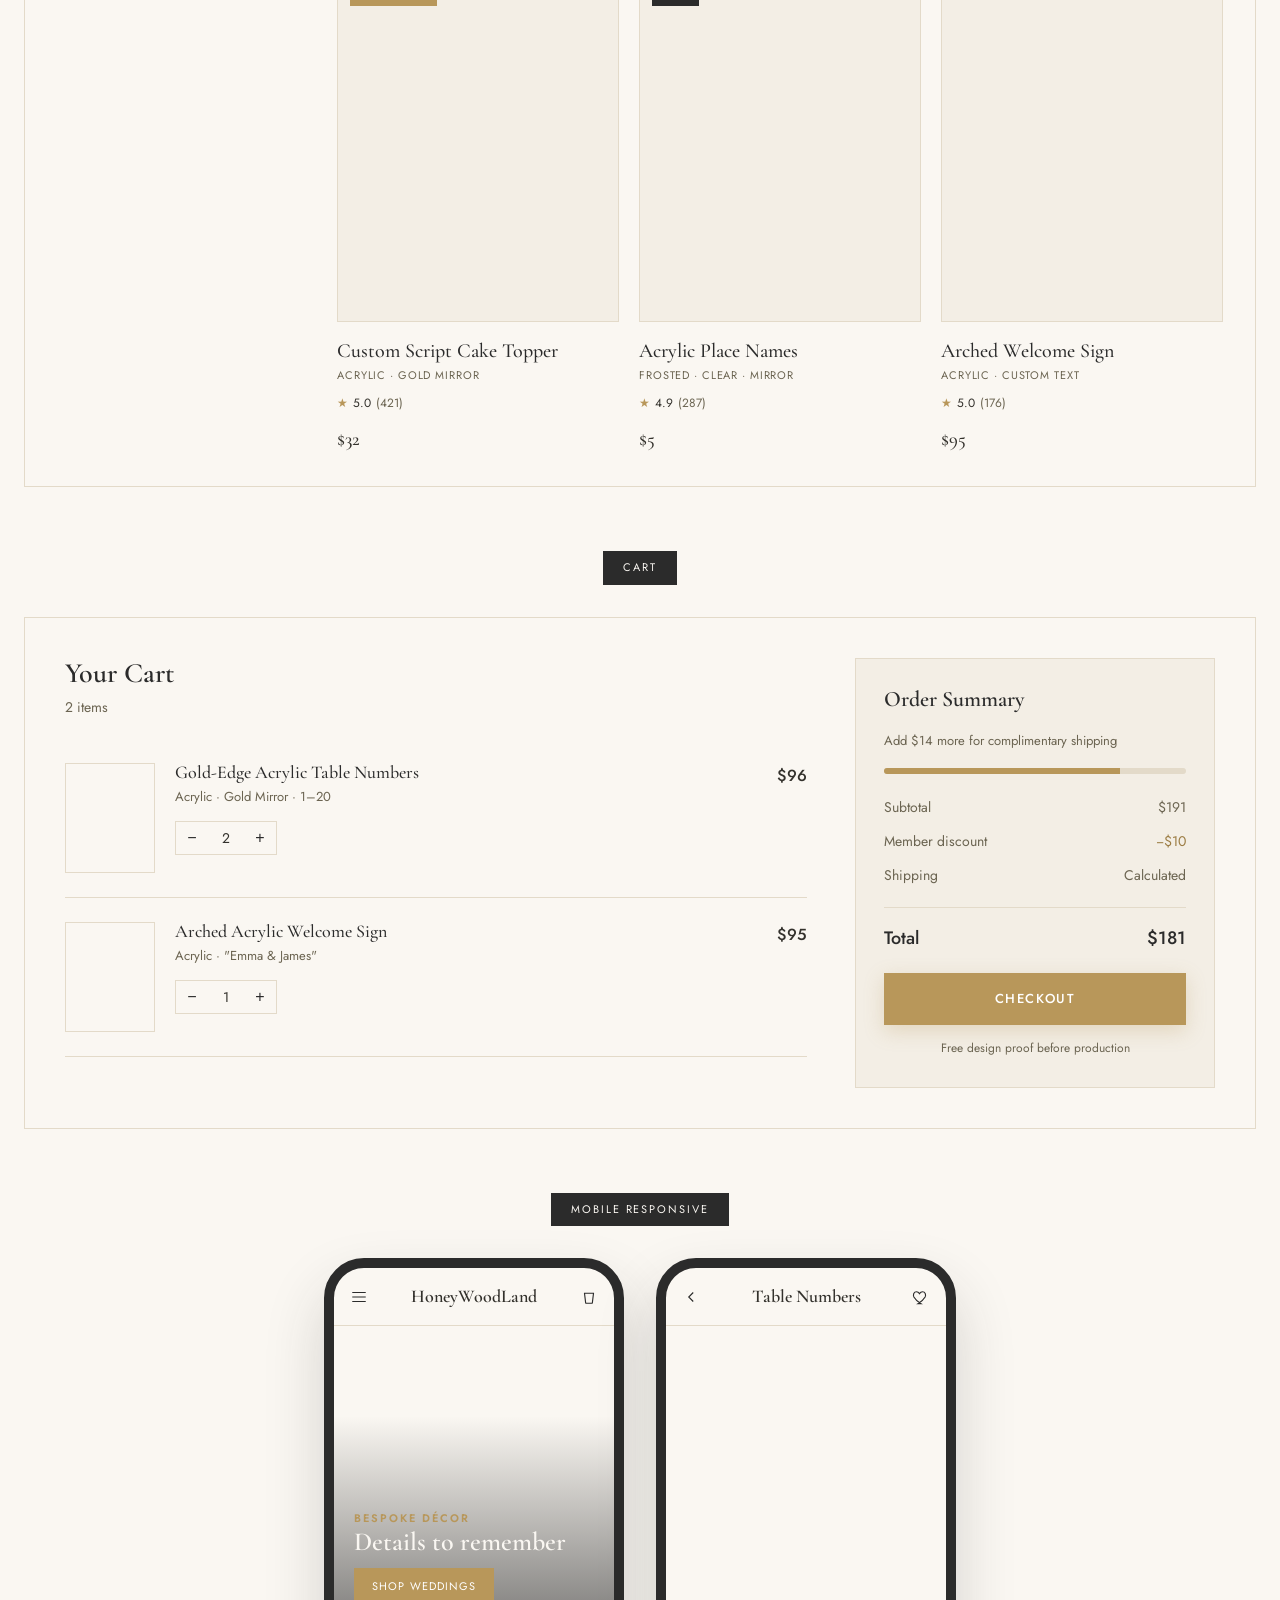
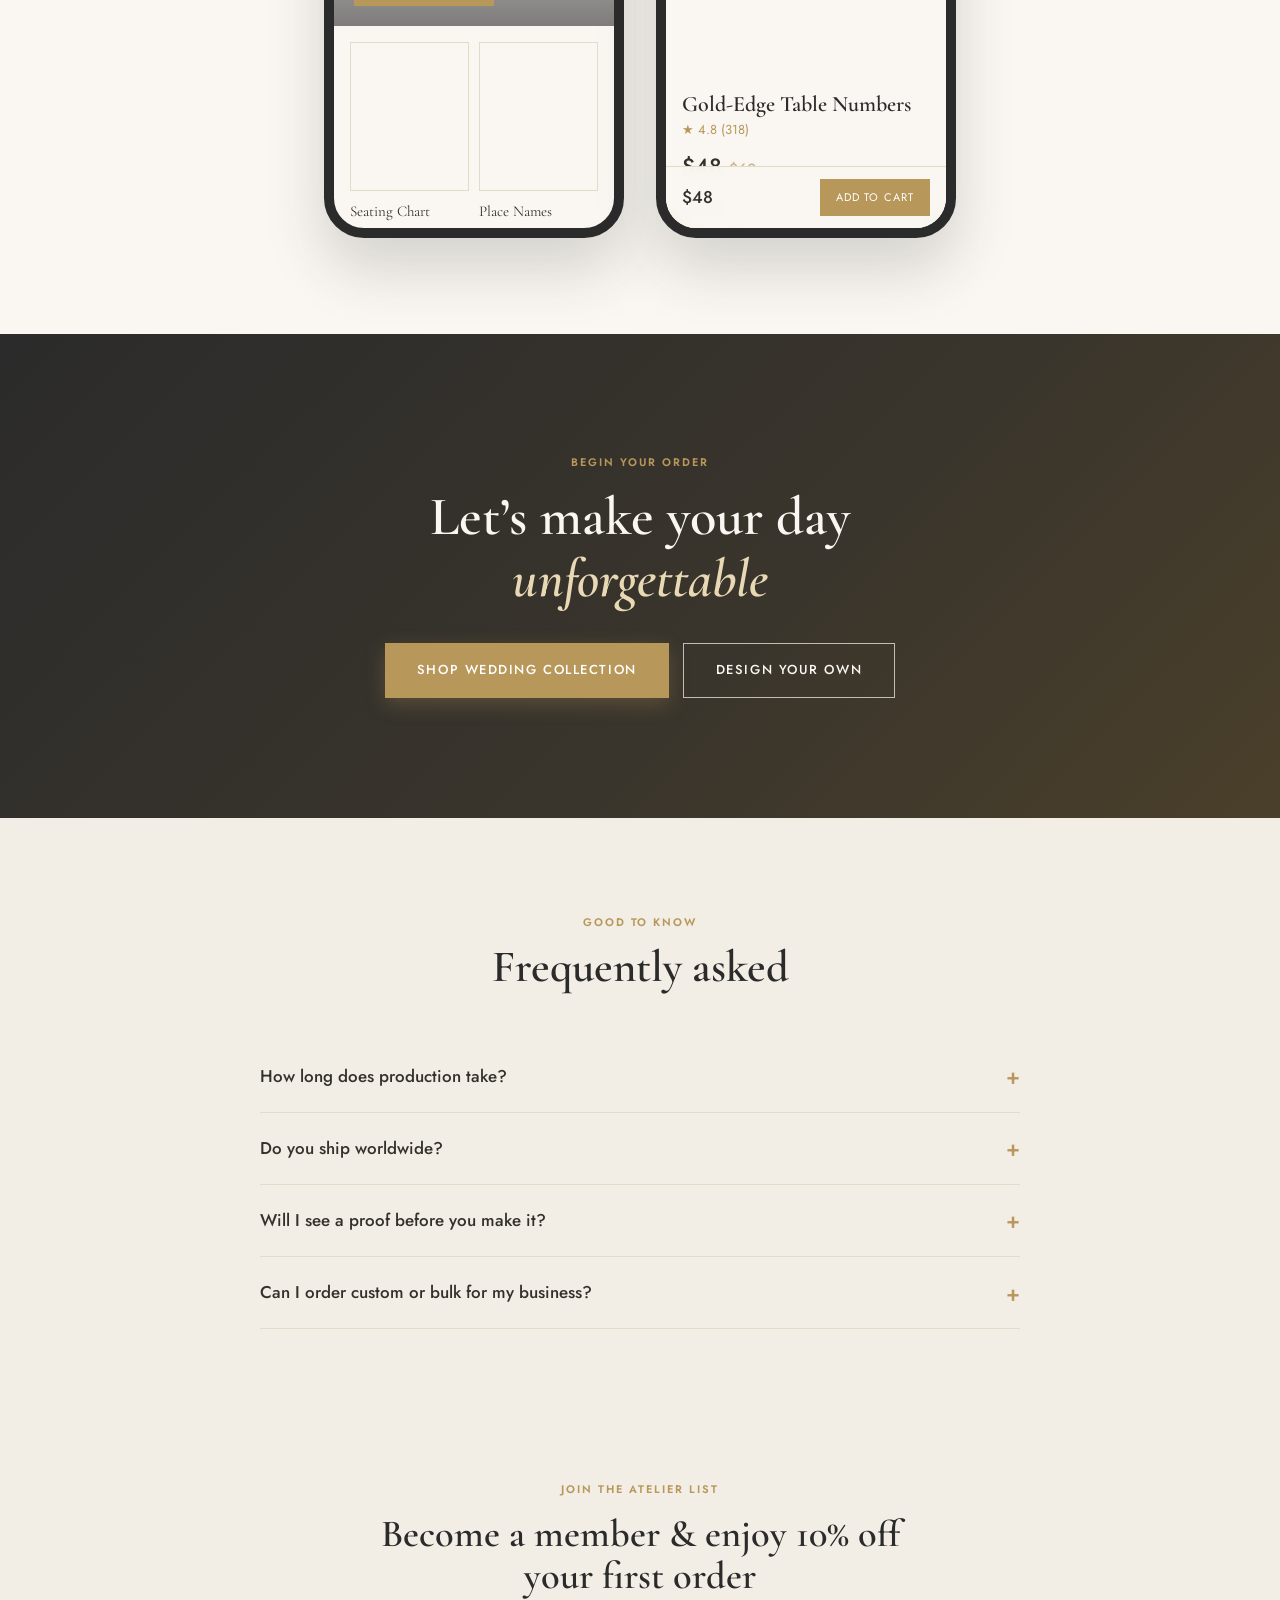
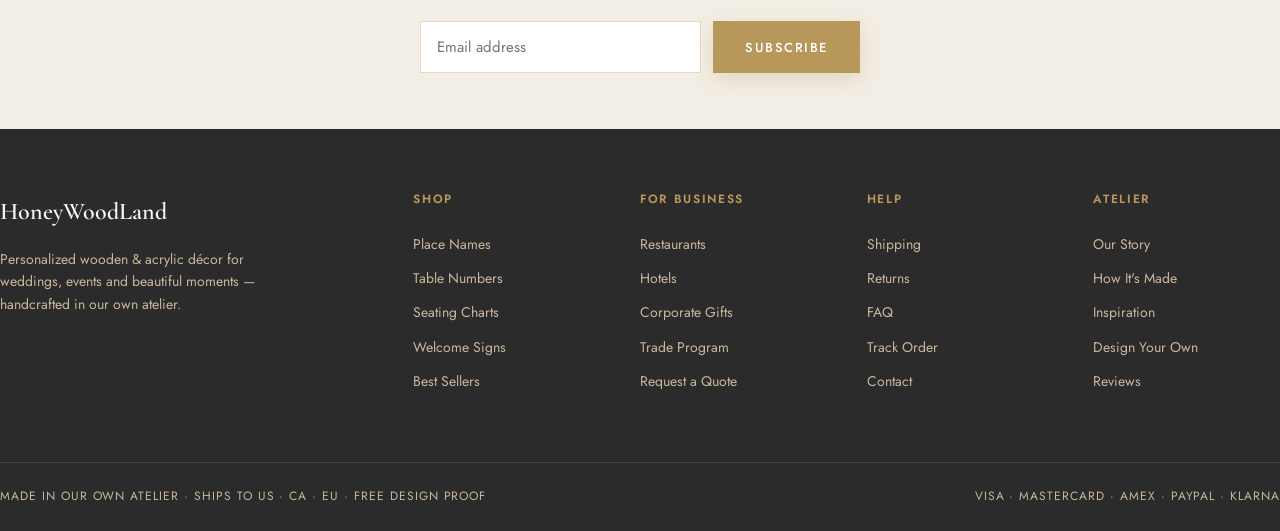
==== commit 5d64411e: "Hero: wedding-table video bg + full-width oversized headline Co-Authored-By: Claude Opus 4.8 (1M con" ====
--- a/index.html
+++ b/index.html
@@ -116,26 +116,27 @@
     .logo .name{font-size:22px;text-align:left}.logo .tag{display:none}
   }
 
-  /* ============ HERO (fullscreen video) ============ */
-  .hero{position:relative;display:flex;align-items:center;height:88vh;min-height:560px;overflow:hidden;
+  /* ============ HERO (fullscreen video, full-width headline) ============ */
+  .hero{position:relative;display:flex;align-items:flex-end;height:90vh;min-height:600px;overflow:hidden;
     background:#8f7d5f center/cover no-repeat;
     background-image:url('https://images.unsplash.com/photo-1519225421980-715cb0215aed?auto=format&fit=crop&w=2000&q=80')}
   .hero-video{position:absolute;inset:0;width:100%;height:100%;object-fit:cover;z-index:0;border:0;pointer-events:none}
   .hero-overlay{position:absolute;inset:0;z-index:1;
-    background:linear-gradient(90deg,rgba(43,43,43,.70) 0%,rgba(43,43,43,.46) 42%,rgba(43,43,43,.12) 78%),
-      linear-gradient(0deg,rgba(43,43,43,.55) 0%,rgba(43,43,43,0) 46%)}
-  .hero-content{position:relative;z-index:2;max-width:620px}
-  .hero .overline{color:var(--gold);display:flex;align-items:center;gap:14px}
+    background:linear-gradient(0deg,rgba(43,43,43,.72) 0%,rgba(43,43,43,.40) 34%,rgba(43,43,43,.10) 70%,rgba(43,43,43,.18) 100%)}
+  .hero-content{position:relative;z-index:2;width:100%;
+    padding:0 clamp(24px,5vw,72px) clamp(44px,7vh,84px)}
+  .hero .overline{color:var(--gold);display:flex;align-items:center;gap:14px;
+    text-shadow:0 1px 10px rgba(0,0,0,.4)}
   .hero .overline::after{content:"";width:48px;height:1px;background:var(--gold);opacity:.7}
-  .hero h1{font-size:clamp(2.8rem,6.2vw,5rem);color:var(--ivory);margin:22px 0 0;font-weight:600;
-    line-height:1.05;letter-spacing:-.01em;text-shadow:0 2px 30px rgba(0,0,0,.45)}
+  .hero h1{font-size:clamp(3rem,9vw,9rem);color:var(--ivory);margin:18px 0 0;font-weight:600;
+    line-height:1.02;letter-spacing:-.015em;max-width:none;text-shadow:0 2px 34px rgba(0,0,0,.5)}
   .hero h1 em{font-style:italic;color:#e9d8b4}
-  .hero .hero-sub{color:rgba(250,247,242,.92);font-size:17px;max-width:470px;margin:24px 0 0;line-height:1.7;
-    text-shadow:0 1px 16px rgba(0,0,0,.35)}
-  .hero .btns{display:flex;gap:14px;margin-top:36px;flex-wrap:wrap}
+  .hero .hero-sub{color:rgba(250,247,242,.94);font-size:clamp(15px,1.5vw,18px);max-width:560px;
+    margin:26px 0 0;line-height:1.7;text-shadow:0 1px 16px rgba(0,0,0,.4)}
+  .hero .btns{display:flex;gap:14px;margin-top:34px;flex-wrap:wrap}
   .hero-trust{display:flex;flex-wrap:wrap;align-items:center;gap:10px 12px;margin-top:26px;
     font-size:11px;letter-spacing:.1em;text-transform:uppercase;color:rgba(250,247,242,.85);
-    text-shadow:0 1px 12px rgba(0,0,0,.4)}
+    text-shadow:0 1px 12px rgba(0,0,0,.45)}
   .hero-trust b{font-weight:500}
   .hero-trust .dot{width:4px;height:4px;border-radius:50%;background:var(--gold);flex-shrink:0}
 
@@ -144,14 +145,14 @@
   .hero-content > *{opacity:0;animation:heroUp .9s cubic-bezier(.22,1,.36,1) forwards}
   .hero-content > .overline{animation-delay:.1s}
   .hero-content > h1{animation-delay:.26s}
-  .hero-content > .hero-sub{animation-delay:.44s}
-  .hero-content > .btns{animation-delay:.6s}
-  .hero-content > .hero-trust{animation-delay:.74s}
+  .hero-content > .hero-sub{animation-delay:.46s}
+  .hero-content > .btns{animation-delay:.62s}
+  .hero-content > .hero-trust{animation-delay:.76s}
   @media(prefers-reduced-motion:reduce){.hero-content > *{animation:none;opacity:1;transform:none}}
 
   @media(max-width:768px){
-    .hero{height:auto;min-height:88vh;padding:88px 0}
-    .hero h1{font-size:clamp(2.4rem,9vw,3.4rem)}
+    .hero{height:auto;min-height:90vh}
+    .hero-content{padding:0 24px 48px}
     .hero .btns{width:100%}
     .hero .btns .btn{flex:1 1 180px;justify-content:center}
   }
@@ -525,12 +526,13 @@
 <section class="hero" id="top">
   <video class="hero-video" autoplay muted loop playsinline preload="metadata"
     poster="https://images.unsplash.com/photo-1519225421980-715cb0215aed?auto=format&fit=crop&w=2000&q=80"
-    aria-label="Ambient footage of an elegant wedding table with candles, florals and personalized décor">
-    <source src="https://videos.pexels.com/video-files/3015527/3015527-sd_960_540_24fps.mp4" type="video/mp4" />
-    <source src="https://videos.pexels.com/video-files/3045163/3045163-hd_1920_1080_25fps.mp4" type="video/mp4" />
+    aria-label="Ambient footage of an elegant wedding table with lit candles, florals and personalized décor">
+    <source src="https://assets.mixkit.co/videos/51655/51655-720.mp4" type="video/mp4" />
+    <source src="https://assets.mixkit.co/videos/5224/5224-1080.mp4" type="video/mp4" />
+    <source src="https://assets.mixkit.co/videos/3461/3461-1080.mp4" type="video/mp4" />
   </video>
   <div class="hero-overlay"></div>
-  <div class="wrap hero-content">
+  <div class="hero-content">
     <p class="overline">Atelier of Personalized Décor</p>
     <h1>Make every place setting <em>unforgettable</em></h1>
     <p class="hero-sub">Personalized wedding décor, laser-cut place names, table numbers and custom acrylic &amp; wood signs — handcrafted to order and shipped worldwide.</p>
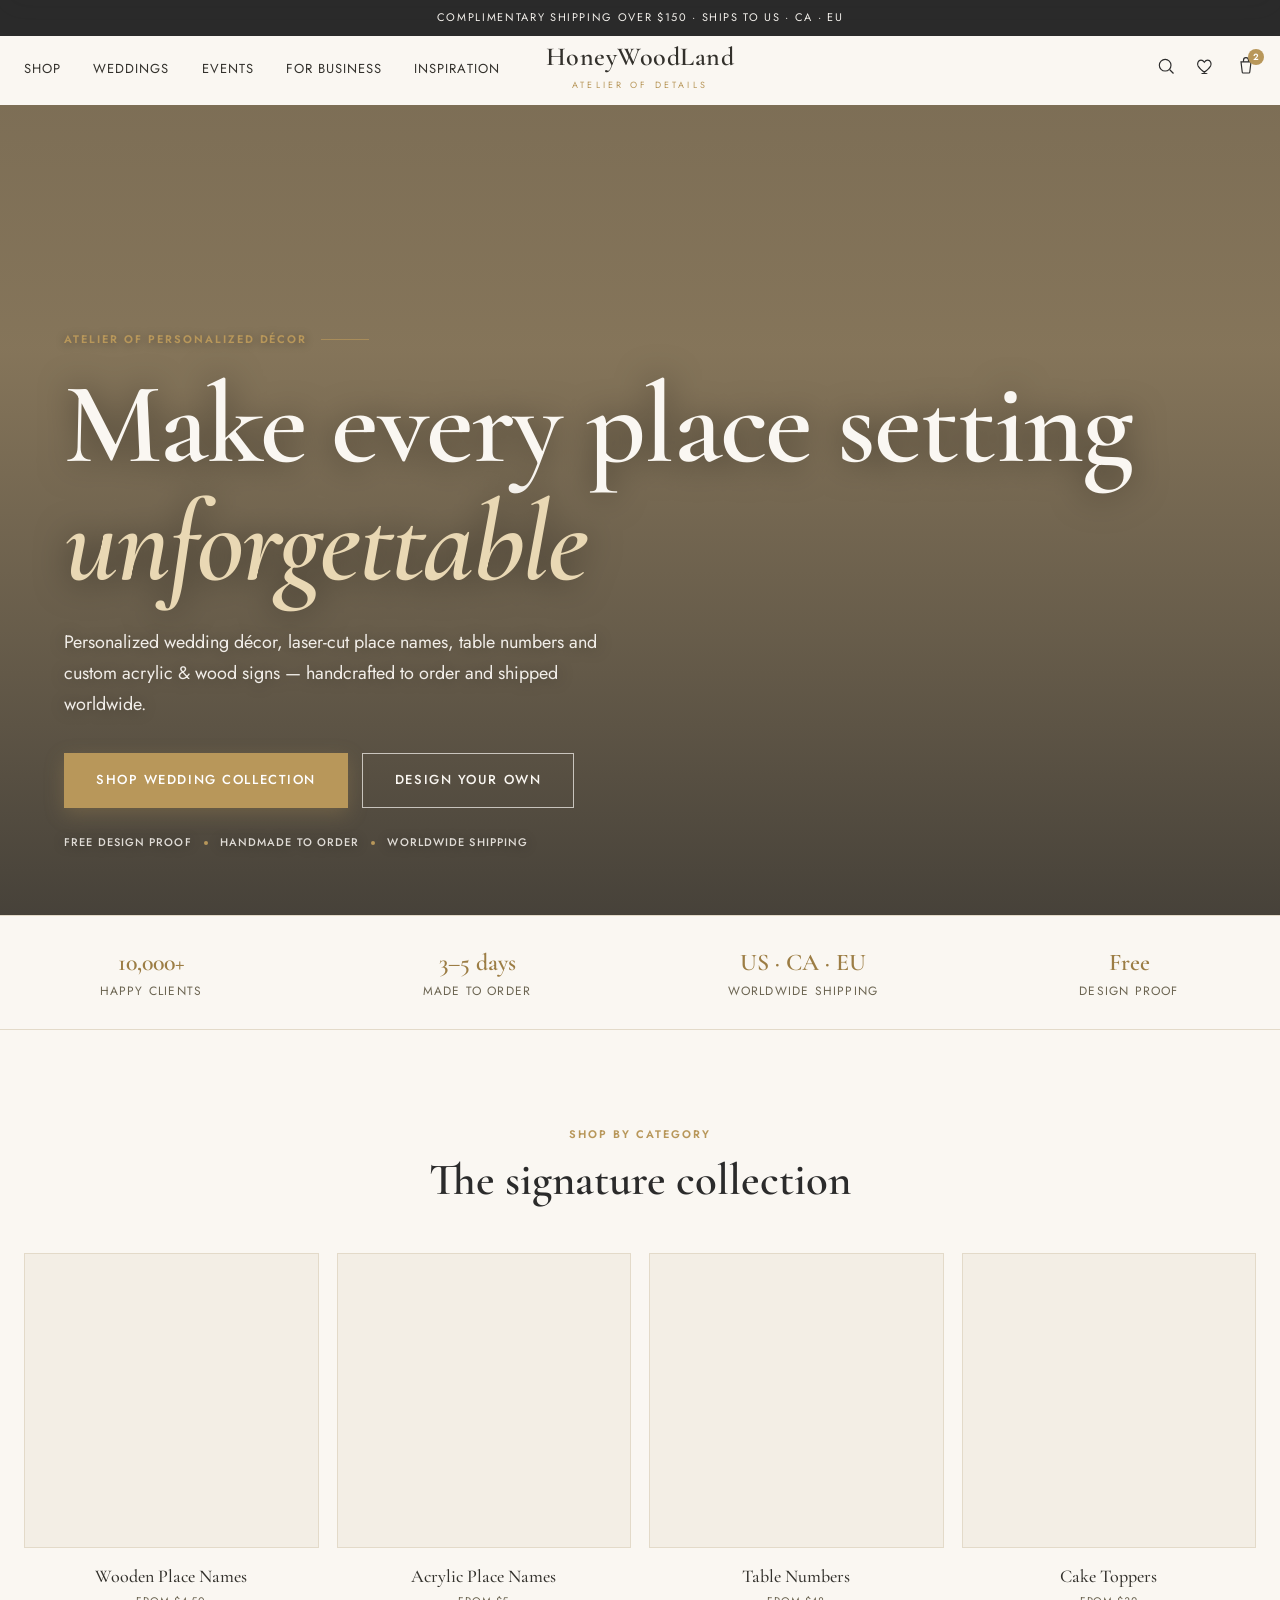
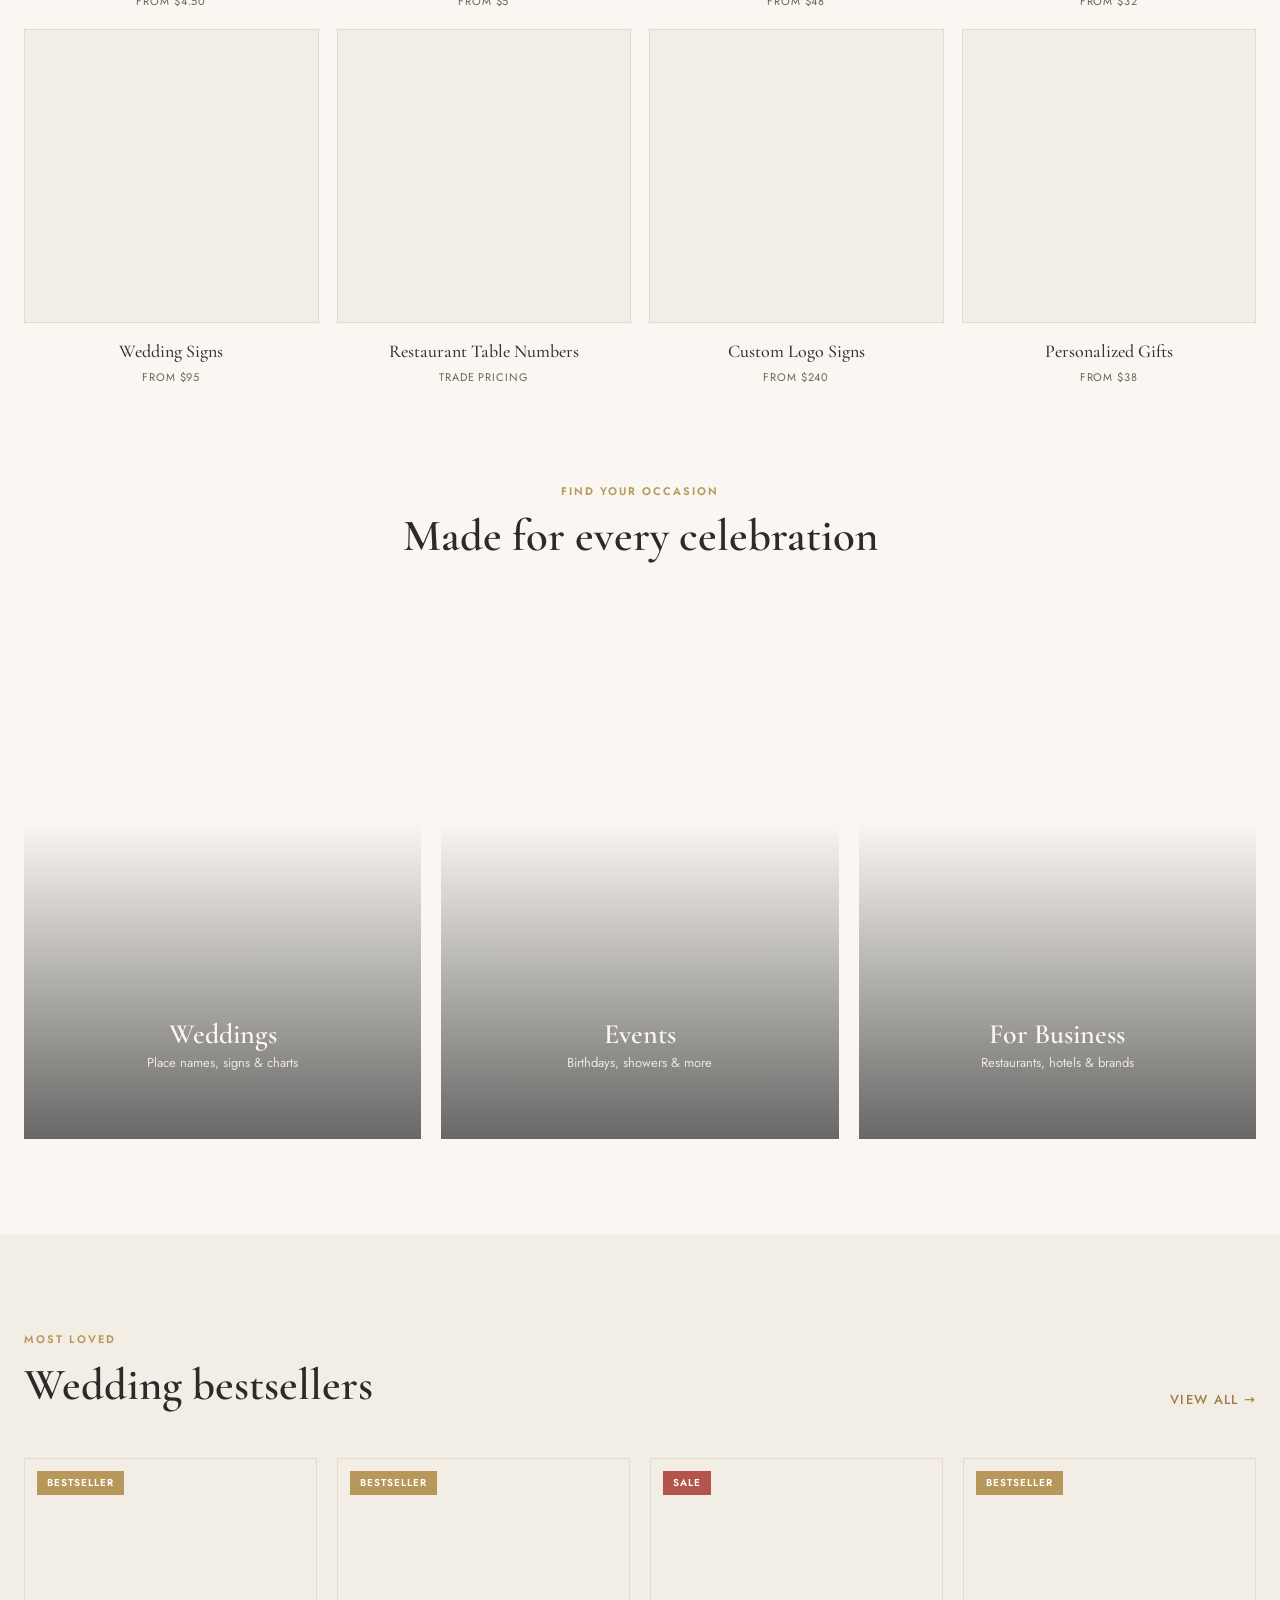
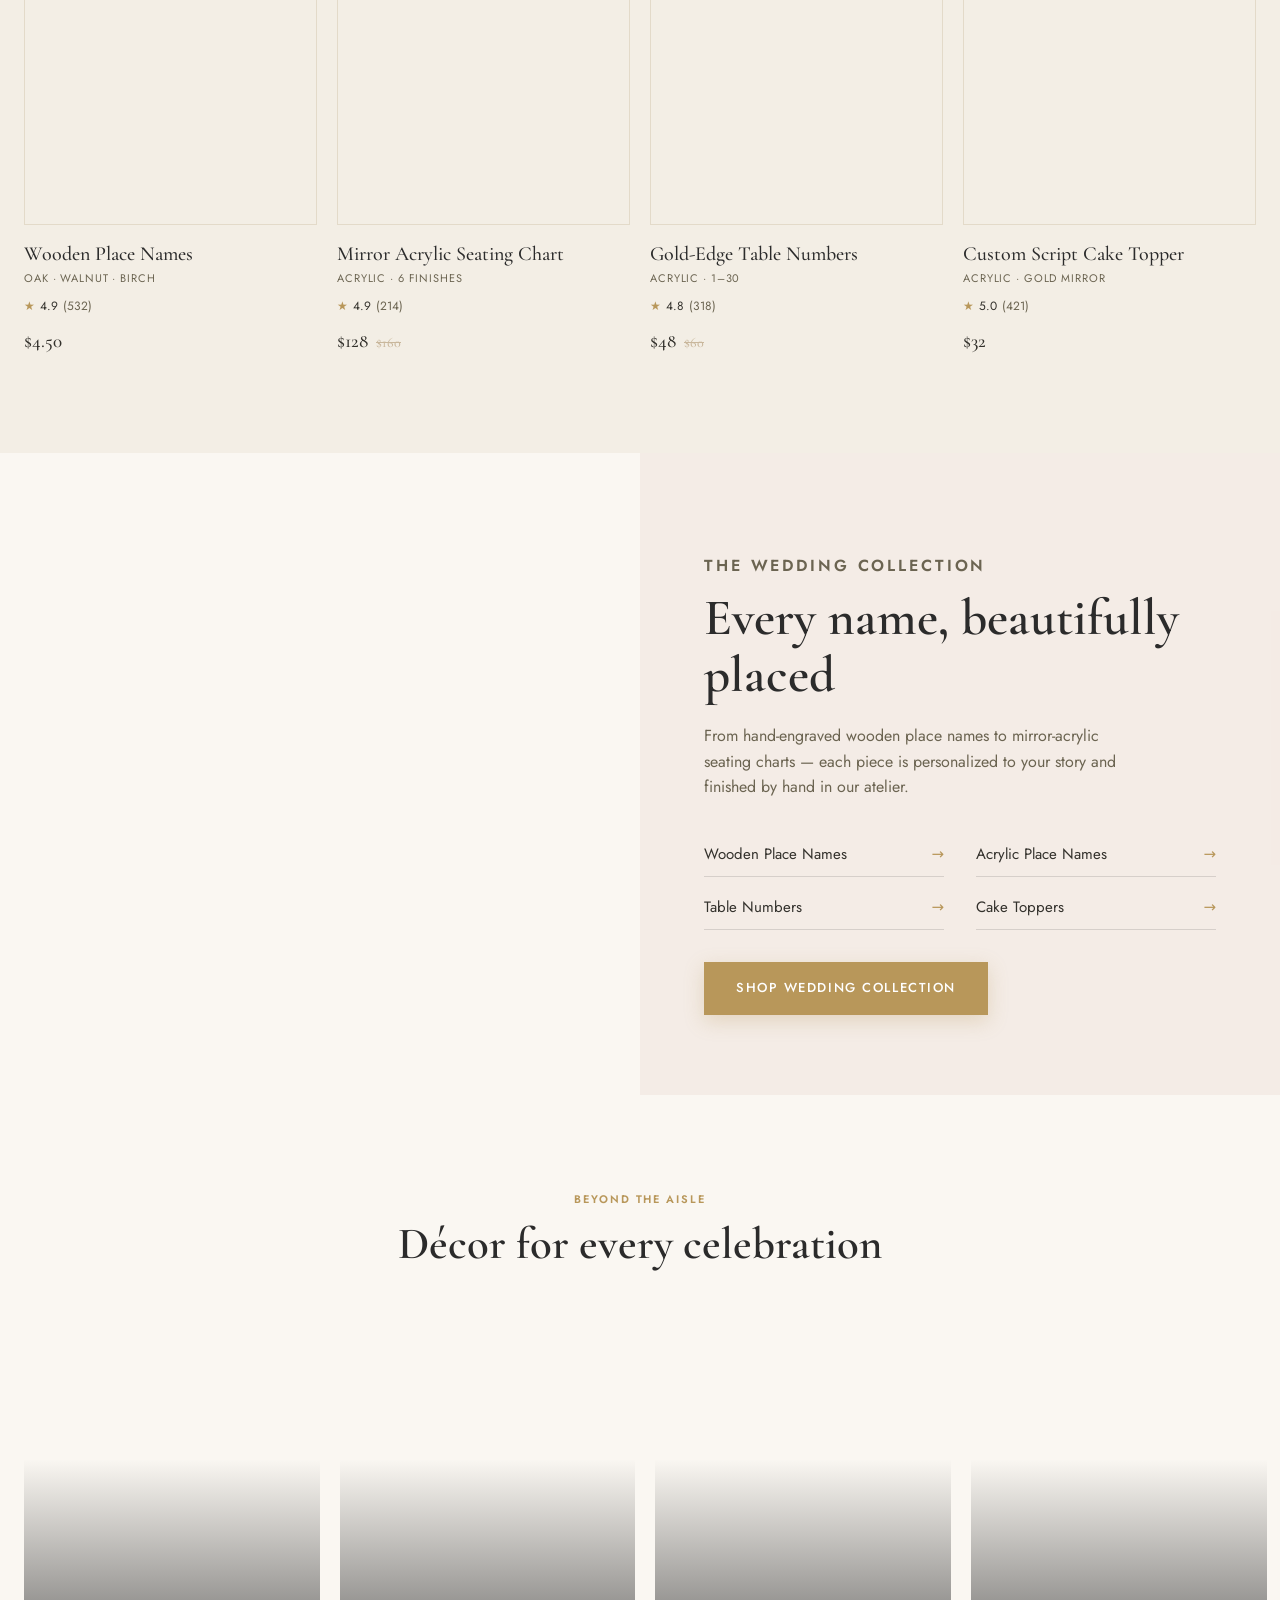
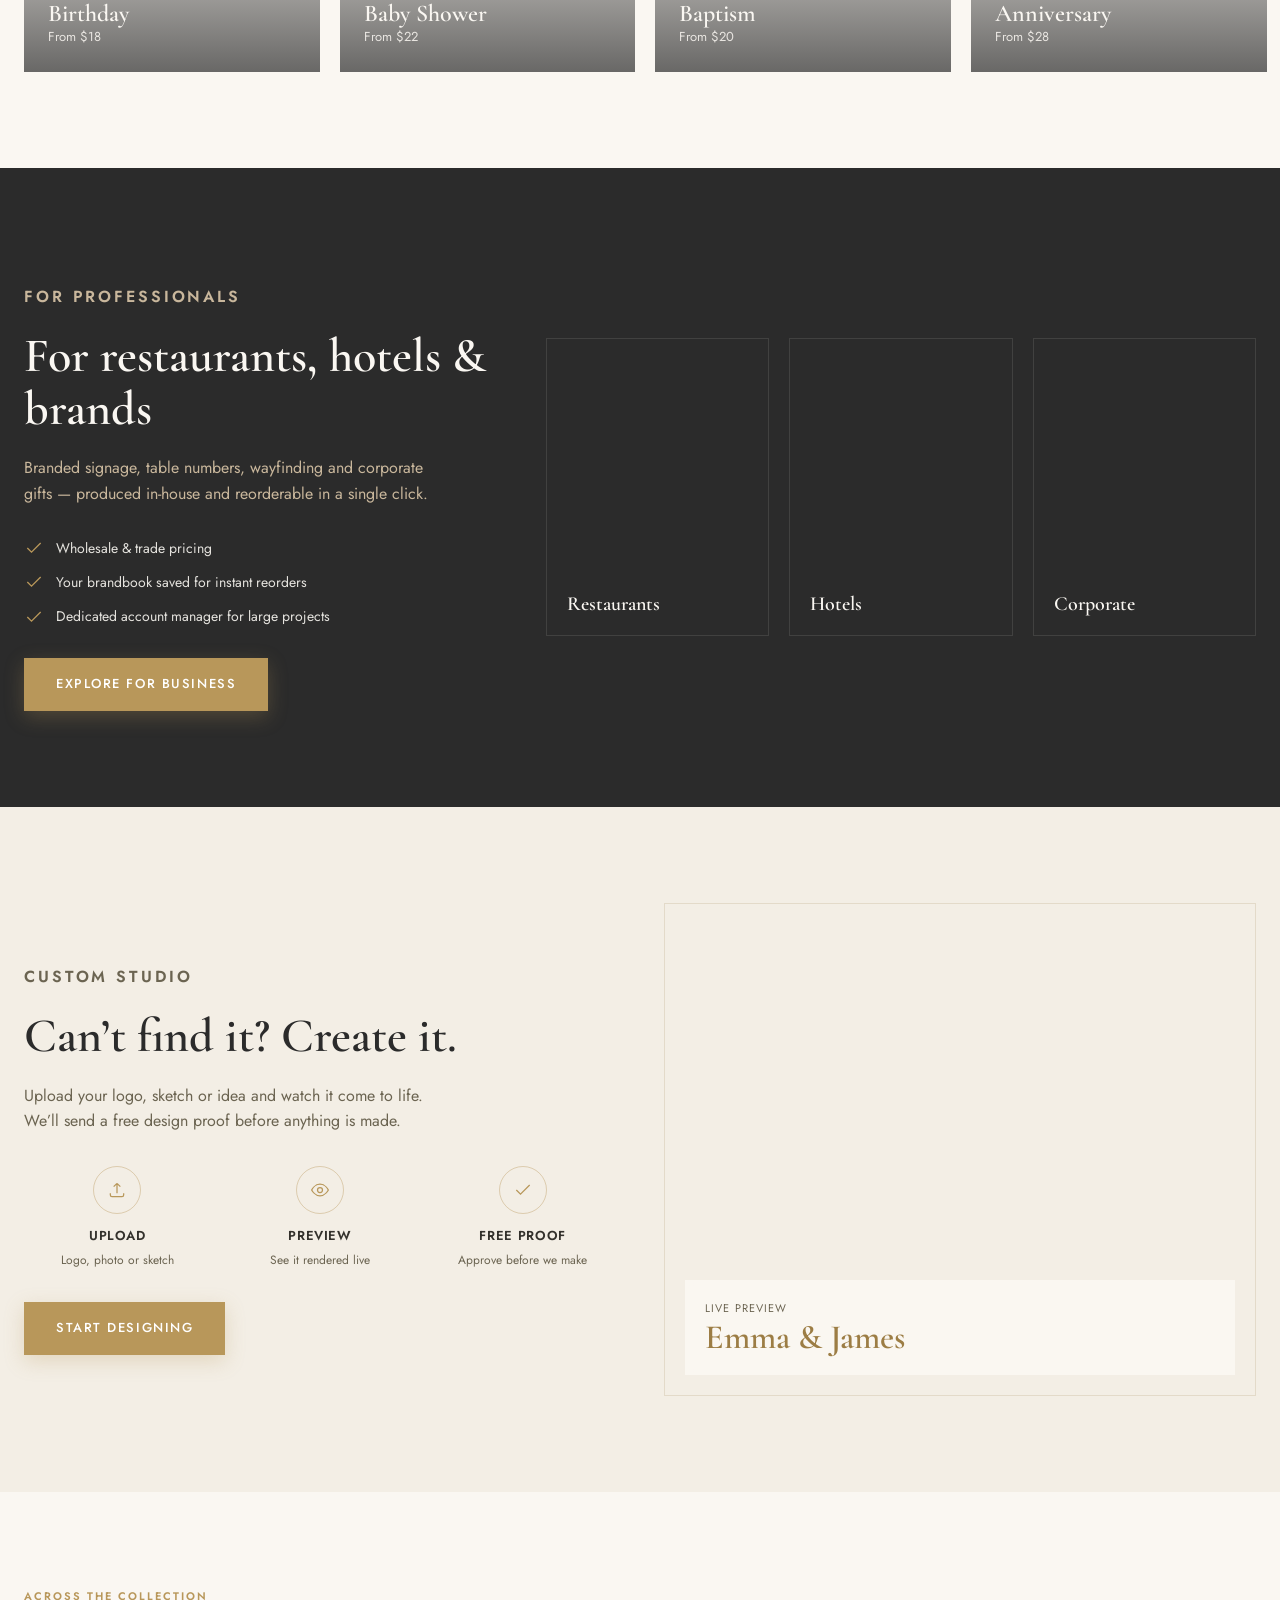
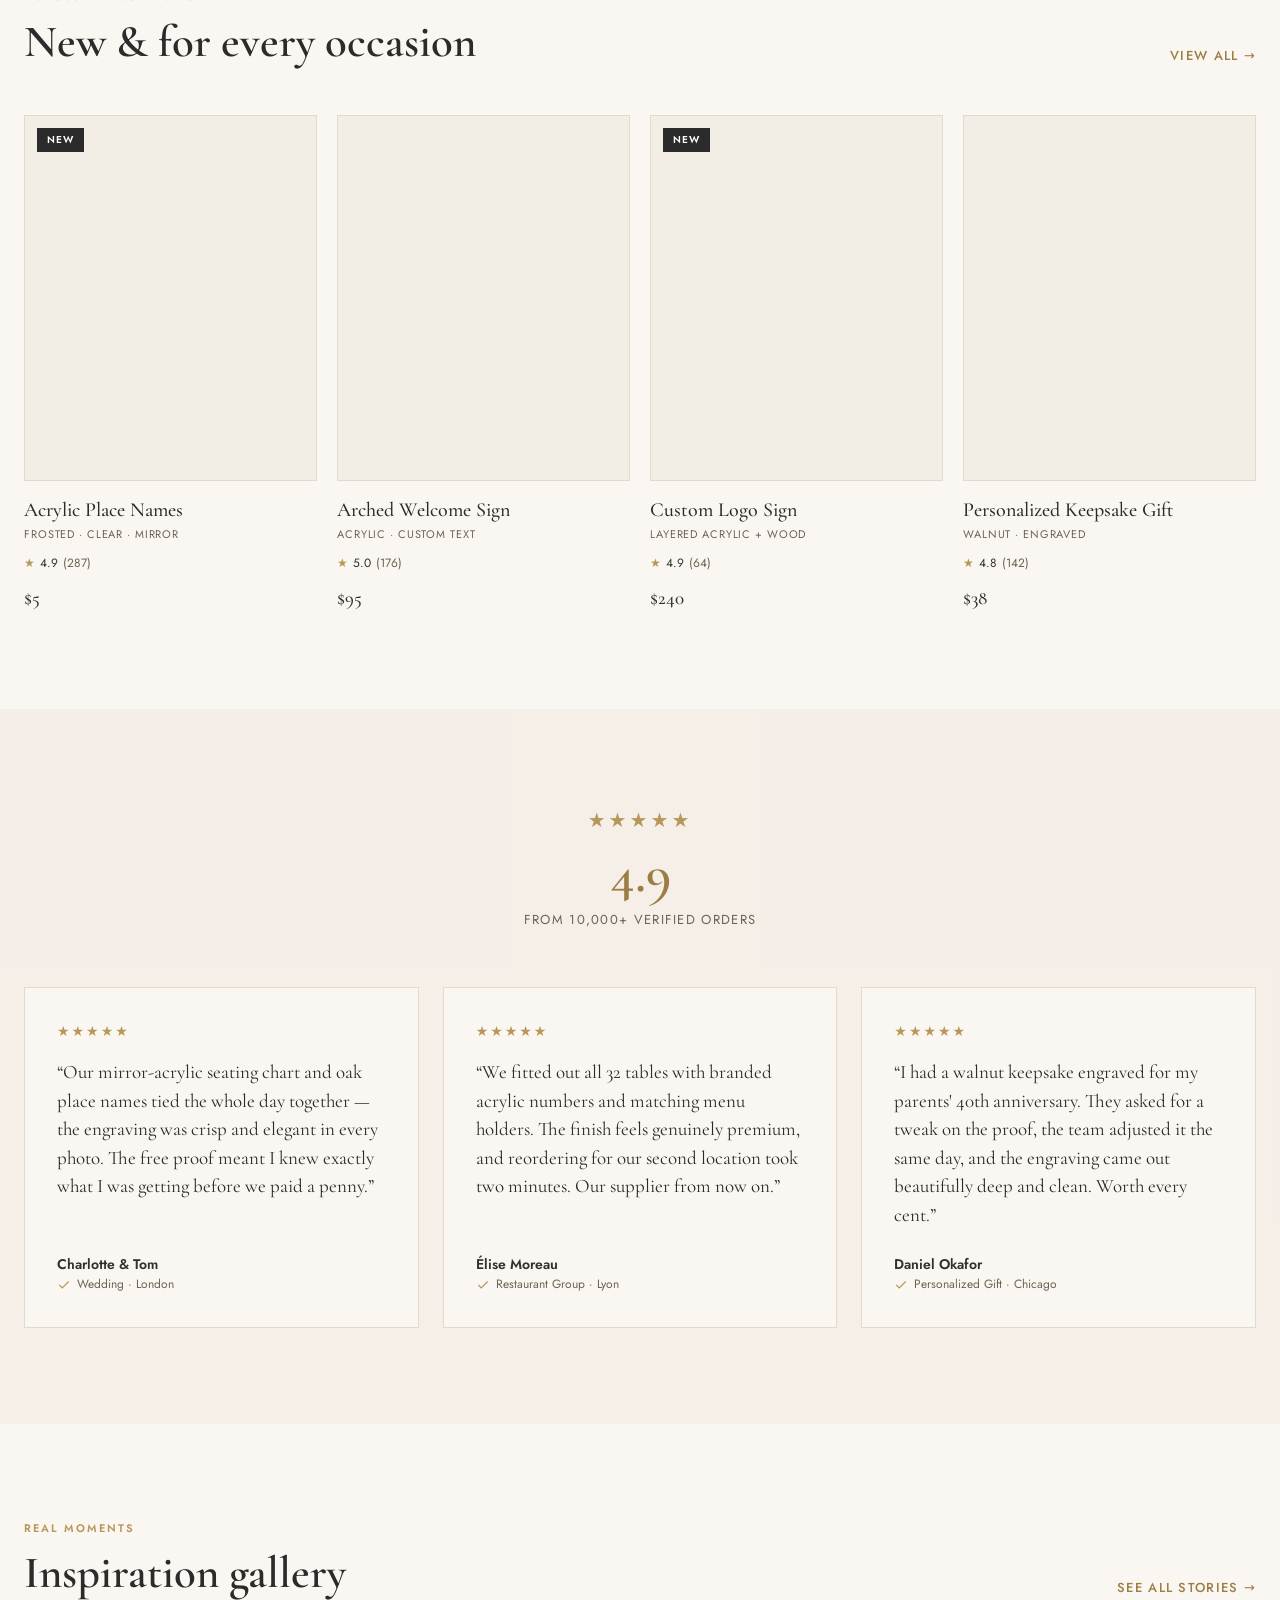
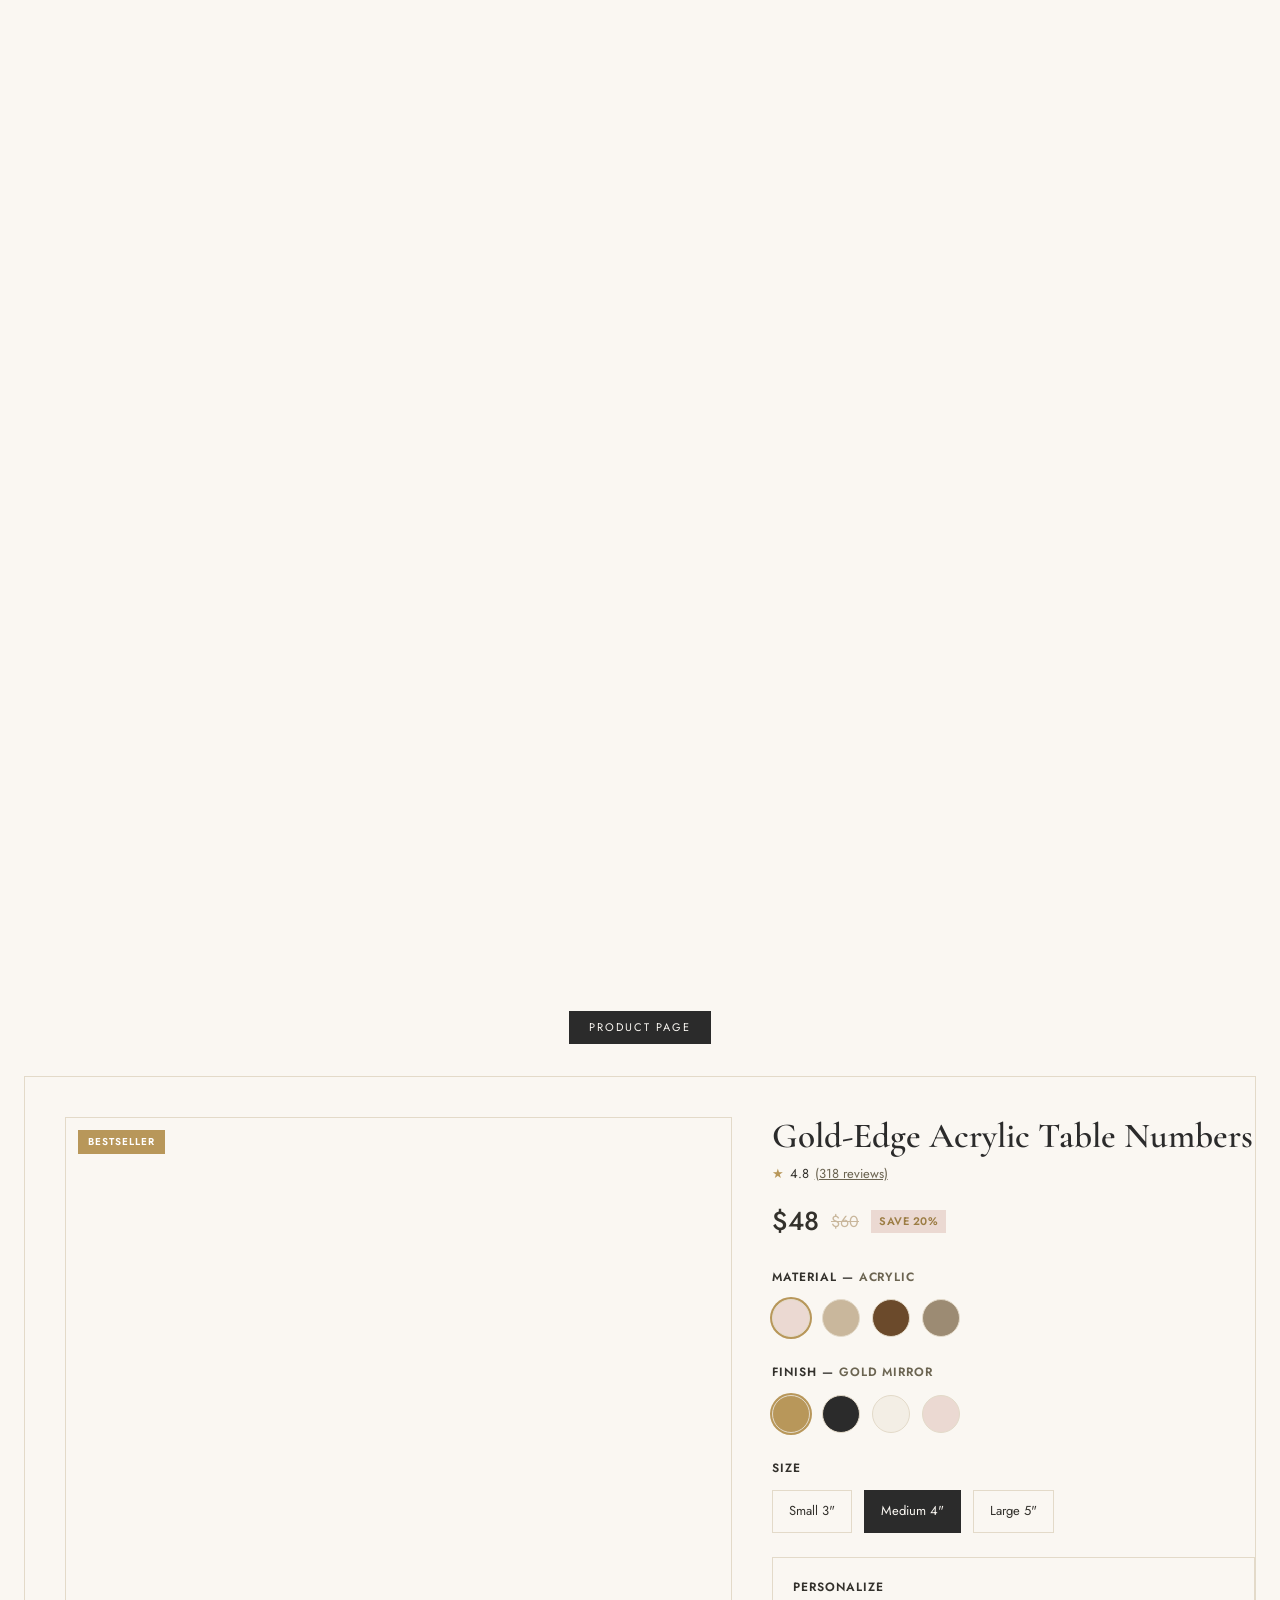
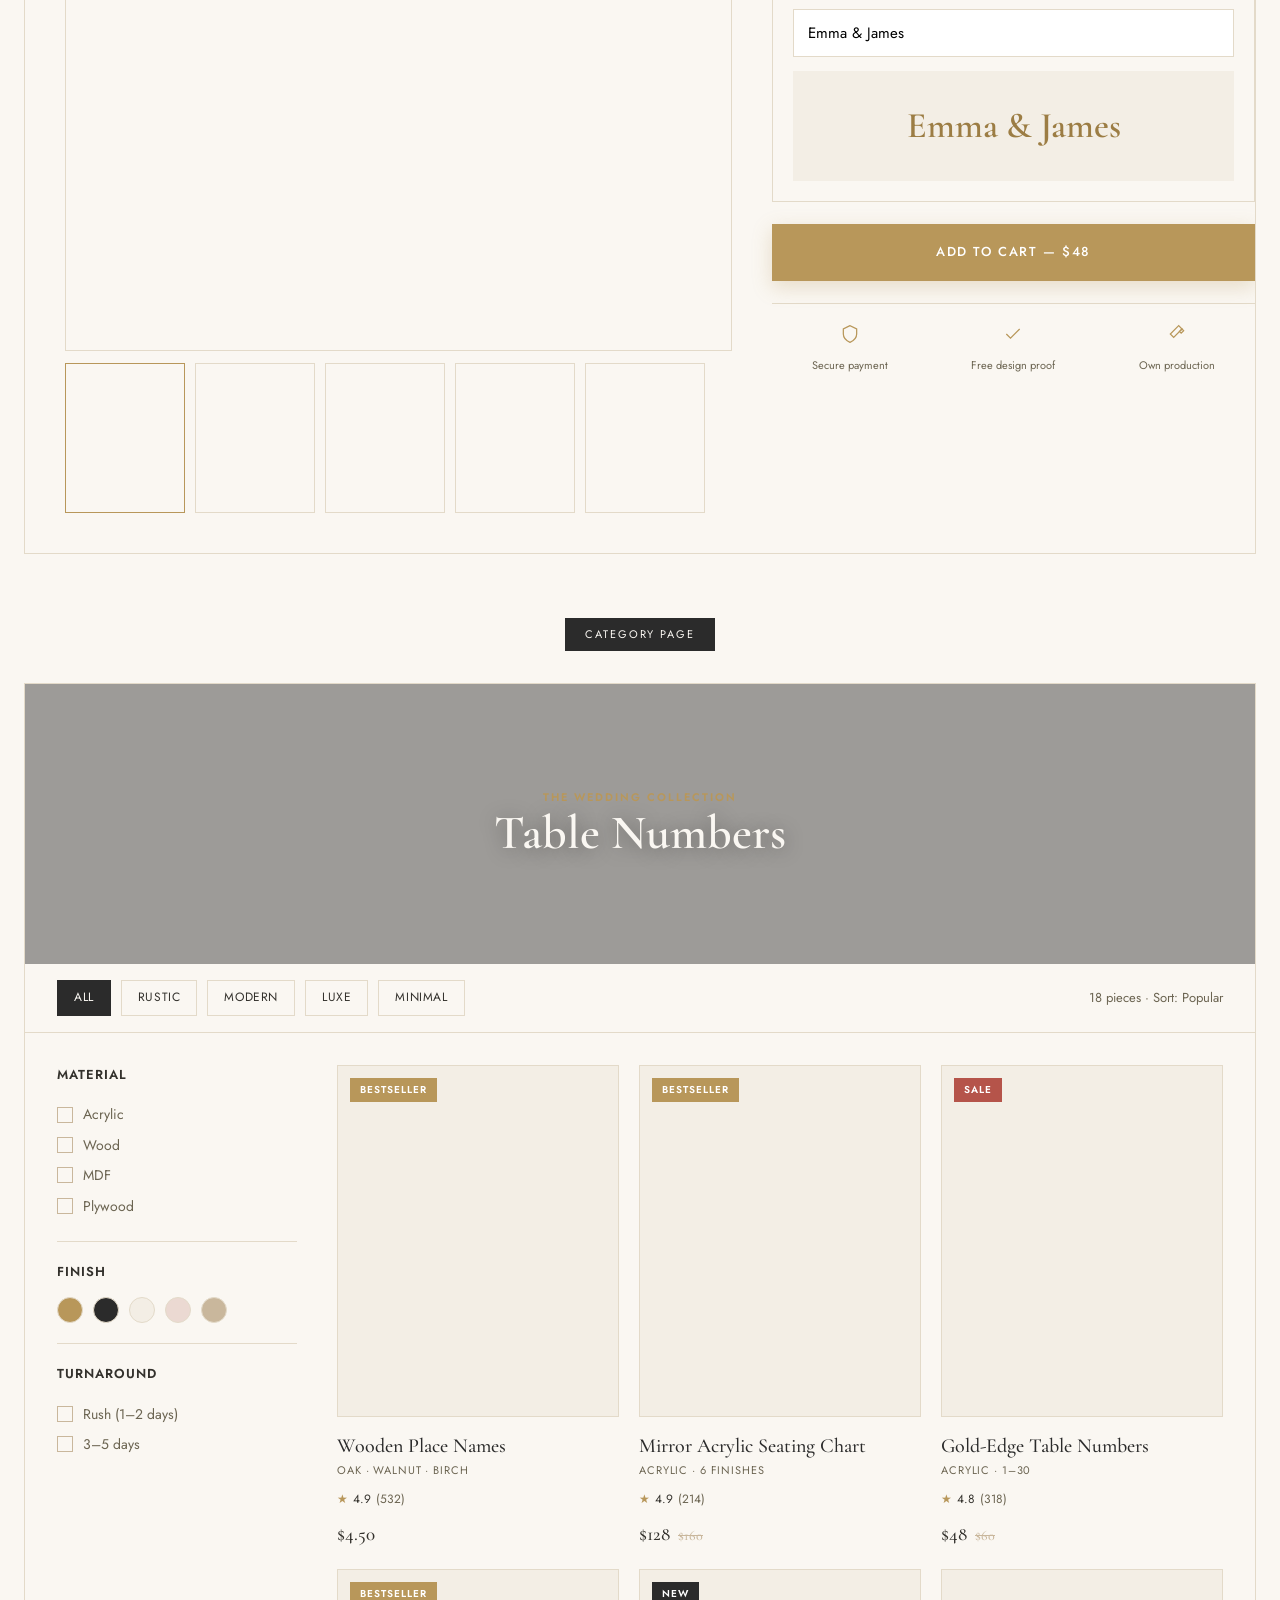
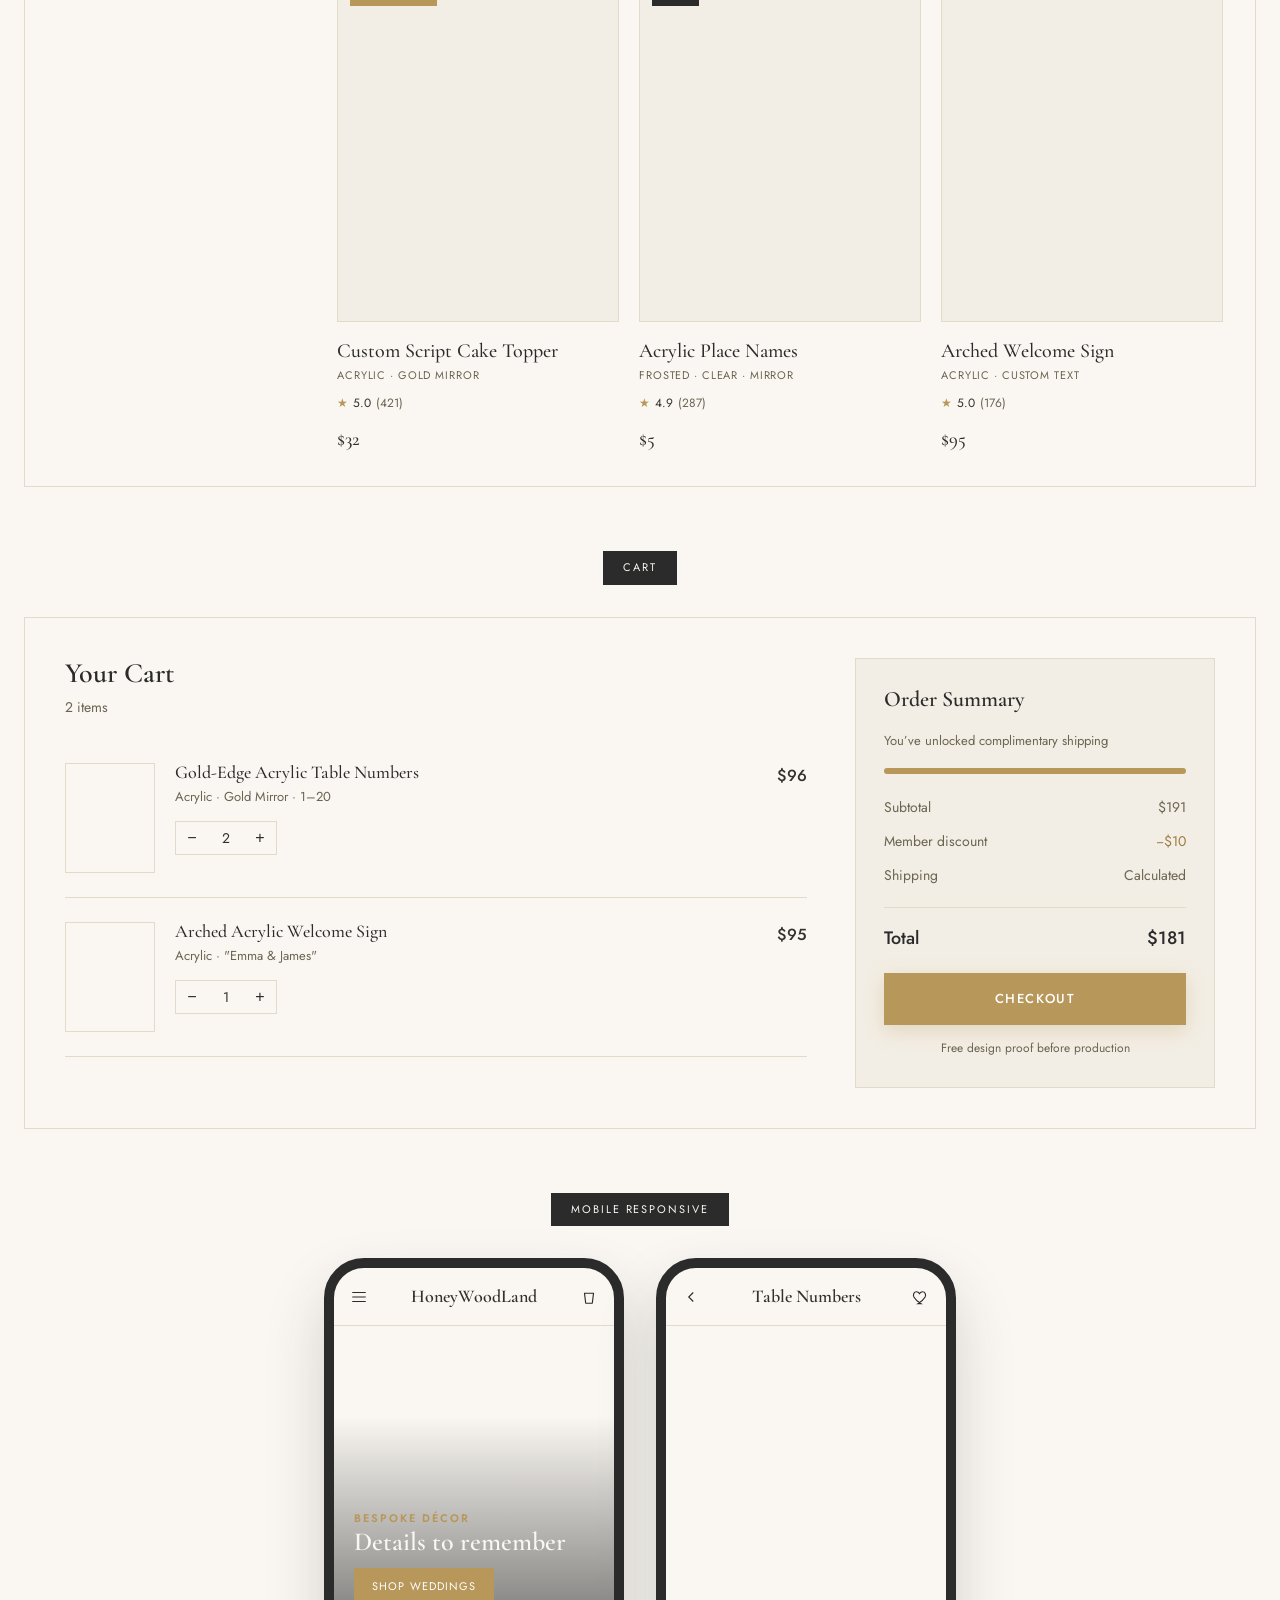
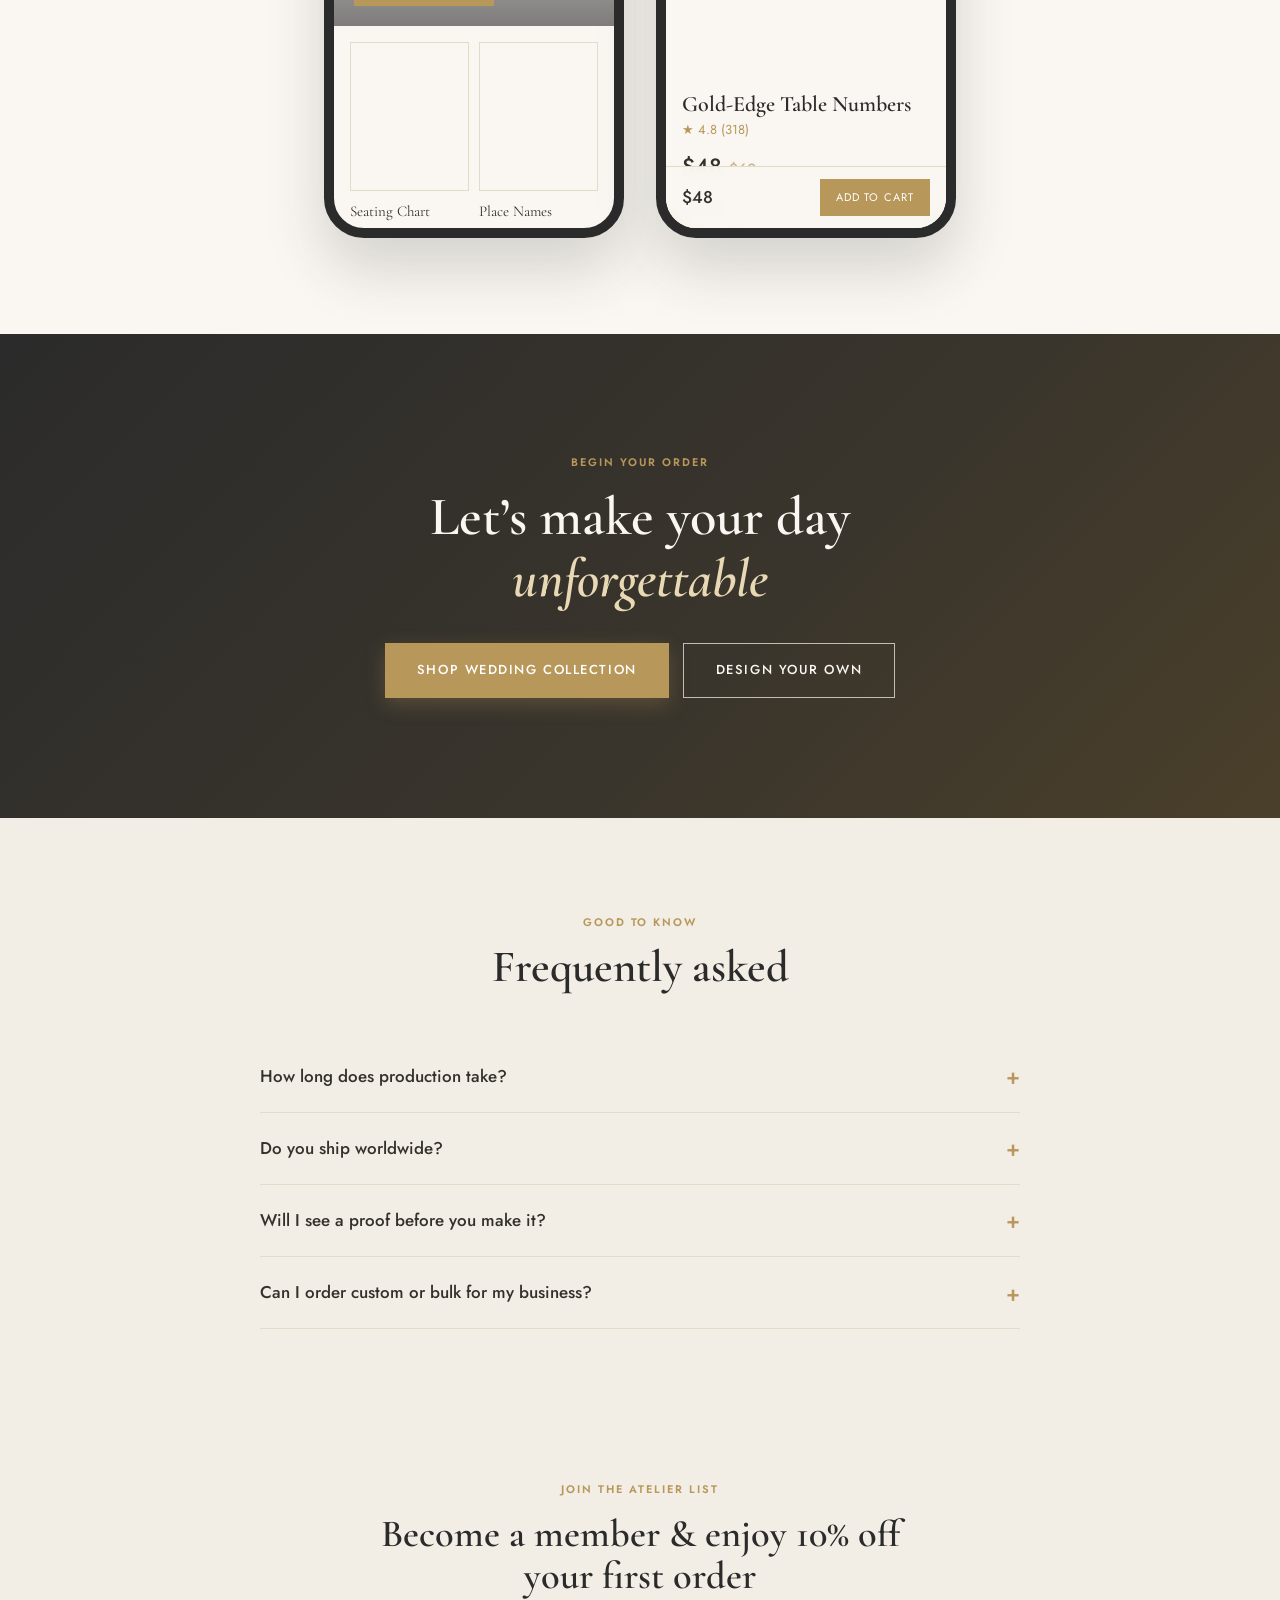
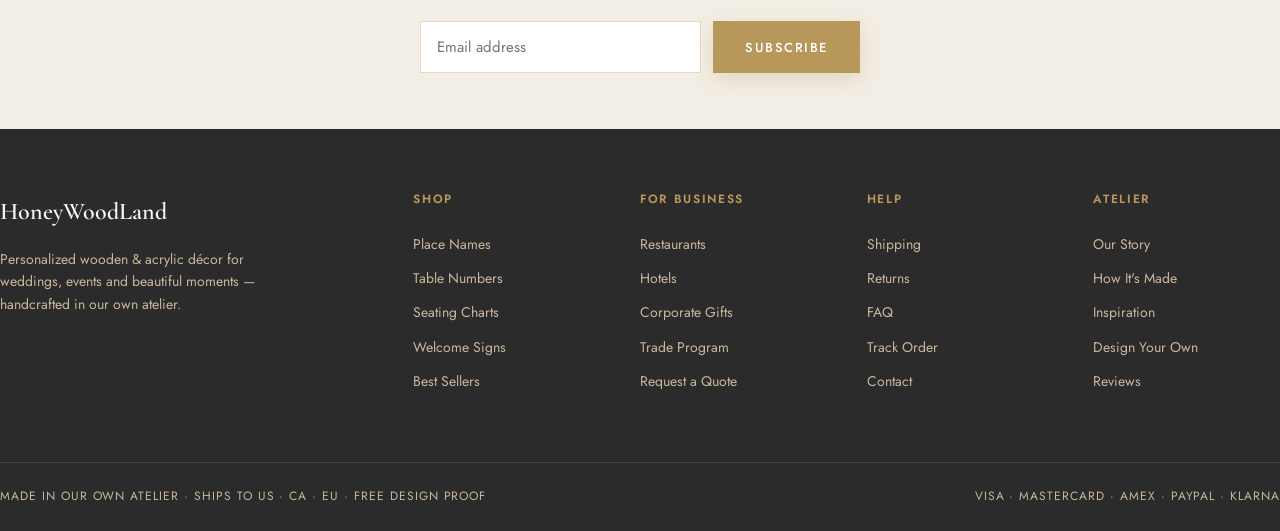
==== commit 93b195c2: "Working navigation, buttons, anchors and cart interactions Co-Authored-By: Claude Opus 4.8 (1M conte" ====
--- a/index.html
+++ b/index.html
@@ -487,6 +487,49 @@
   .drawer .panel a{display:block;padding:14px 0;border-bottom:1px solid var(--line);font-size:15px;
     letter-spacing:.08em;text-transform:uppercase}
   .drawer .panel svg{width:24px;height:24px;stroke:var(--charcoal);stroke-width:1.4;fill:none;cursor:pointer}
+
+  /* ============ INTERACTIONS ============ */
+  /* anchor offset so headings clear the sticky header */
+  [id]{scroll-margin-top:88px}
+
+  /* cart badge pop */
+  @keyframes badgePop{0%{transform:scale(1)}40%{transform:scale(1.55)}100%{transform:scale(1)}}
+  .cart-badge.pop{animation:badgePop .4s cubic-bezier(.22,1,.36,1)}
+
+  /* wishlist (header heart) + product card favourite active state */
+  .nav-icons a.wish.on svg{fill:var(--gold);stroke:var(--gold)}
+  .card .fav.on{opacity:1}
+  .card .fav.on svg{fill:var(--gold);stroke:var(--gold)}
+
+  /* toast */
+  .toast{position:fixed;left:50%;bottom:32px;transform:translate(-50%,20px);z-index:300;
+    background:var(--charcoal);color:var(--ivory);padding:14px 22px;font-size:12px;letter-spacing:.08em;
+    text-transform:uppercase;box-shadow:0 14px 34px rgba(43,43,43,.32);opacity:0;pointer-events:none;
+    display:flex;align-items:center;gap:10px;transition:opacity .3s,transform .3s;max-width:90vw}
+  .toast::before{content:"";width:7px;height:7px;border-radius:50%;background:var(--gold);flex-shrink:0}
+  .toast.show{opacity:1;transform:translate(-50%,0)}
+
+  /* search dropdown */
+  .searchbar{position:fixed;left:0;right:0;top:0;z-index:150;background:var(--ivory);
+    border-bottom:1px solid var(--line);box-shadow:0 12px 30px rgba(43,43,43,.08);
+    transform:translateY(-100%);transition:transform .35s cubic-bezier(.22,1,.36,1)}
+  .searchbar.open{transform:none}
+  .searchbar form{display:flex;align-items:center;gap:16px;height:74px}
+  .searchbar svg{width:20px;height:20px;stroke:var(--gold-deep);stroke-width:1.6;fill:none;flex-shrink:0}
+  .searchbar input{flex:1;border:none;background:none;outline:none;font-family:var(--serif);
+    font-size:clamp(18px,3vw,26px);color:var(--charcoal)}
+  .searchbar input::placeholder{color:var(--taupe)}
+  .searchbar .close{cursor:pointer;border:none;background:none;font-size:24px;line-height:1;color:var(--muted)}
+  .searchbar .close:hover{color:var(--charcoal)}
+
+  /* make interactive mock controls show pointer + active states */
+  .catgrid a,.cat,.ev,.biz-card,.card,.chip,.filters label,.filters .colors .c,
+  .cart-item .qty button,.sublinks a,.arrow,.foot-col a[href]{cursor:pointer}
+  .chip{user-select:none}
+  .filters .fg label .bx.on{background:var(--gold);border-color:var(--gold);position:relative}
+  .filters .fg label .bx.on::after{content:"";position:absolute;left:4px;top:1px;width:5px;height:9px;
+    border:solid #fff;border-width:0 2px 2px 0;transform:rotate(45deg)}
+  .filters .colors .c.on{box-shadow:0 0 0 2px var(--gold),0 0 0 4px var(--ivory)}
 </style>
 </head>
 <body>
@@ -512,15 +555,27 @@
       <span class="tag">Atelier of Details</span>
     </a>
     <div class="nav-icons">
-      <a href="#"><svg viewBox="0 0 24 24"><circle cx="11" cy="11" r="7"/><line x1="21" y1="21" x2="16.5" y2="16.5"/></svg></a>
-      <a href="#"><svg viewBox="0 0 24 24"><path d="M12 21s-7-4.5-9.5-9C1 9 2.5 5 6 5c2 0 3.2 1.3 4 2.5C10.8 6.3 12 5 14 5c3.5 0 5 4 3.5 7-2.5 4.5-9.5 9-9.5 9z"/></svg></a>
-      <a href="#cart" class="cart-ico">
+      <a role="button" tabindex="0" aria-label="Search" onclick="openSearch()"><svg viewBox="0 0 24 24"><circle cx="11" cy="11" r="7"/><line x1="21" y1="21" x2="16.5" y2="16.5"/></svg></a>
+      <a class="wish" role="button" tabindex="0" aria-label="Wishlist" aria-pressed="false" onclick="toggleWish(this)"><svg viewBox="0 0 24 24"><path d="M12 21s-7-4.5-9.5-9C1 9 2.5 5 6 5c2 0 3.2 1.3 4 2.5C10.8 6.3 12 5 14 5c3.5 0 5 4 3.5 7-2.5 4.5-9.5 9-9.5 9z"/></svg></a>
+      <a href="#cart" class="cart-ico" aria-label="Cart">
         <svg viewBox="0 0 24 24"><path d="M6 7h12l-1.5 12.5a1 1 0 0 1-1 .9H8.5a1 1 0 0 1-1-.9L6 7z"/><path d="M9 7V5a3 3 0 0 1 6 0v2"/></svg>
         <span class="cart-badge">2</span>
       </a>
     </div>
   </div>
 </header>
+
+<!-- SEARCH DROPDOWN -->
+<div class="searchbar" id="searchBar">
+  <form class="wrap" onsubmit="return doSearch(event)">
+    <svg viewBox="0 0 24 24"><circle cx="11" cy="11" r="7"/><line x1="21" y1="21" x2="16.5" y2="16.5"/></svg>
+    <input id="searchInput" type="search" placeholder="Search place names, table numbers, signs…" aria-label="Search products" />
+    <button type="button" class="close" onclick="closeSearch()" aria-label="Close search">✕</button>
+  </form>
+</div>
+
+<!-- TOAST -->
+<div class="toast" id="toast" role="status" aria-live="polite"></div>
 
 <!-- HERO -->
 <section class="hero" id="top">
@@ -564,14 +619,14 @@
       <h2>The signature collection</h2>
     </div>
     <div class="catgrid reveal">
-      <a><div class="im"><div class="bg" role="img" aria-label="Personalized laser-cut wooden place names for weddings" style="background-image:url('https://images.unsplash.com/photo-1464366400600-7168b8af9bc3?auto=format&fit=crop&w=500&q=80')"></div></div><div class="nm">Wooden Place Names</div><div class="ct">From $4.50</div></a>
-      <a><div class="im"><div class="bg" role="img" aria-label="Custom acrylic place names for wedding place settings" style="background-image:url('https://images.unsplash.com/photo-1606800052052-a08af7148866?auto=format&fit=crop&w=500&q=80')"></div></div><div class="nm">Acrylic Place Names</div><div class="ct">From $5</div></a>
-      <a><div class="im"><div class="bg" role="img" aria-label="Personalized acrylic wedding table numbers" style="background-image:url('https://images.unsplash.com/photo-1523438885200-e635ba2c371e?auto=format&fit=crop&w=500&q=80')"></div></div><div class="nm">Table Numbers</div><div class="ct">From $48</div></a>
-      <a><div class="im"><div class="bg" role="img" aria-label="Custom laser-cut acrylic wedding cake topper" style="background-image:url('https://images.unsplash.com/photo-1535254973040-607b474cb50d?auto=format&fit=crop&w=500&q=80')"></div></div><div class="nm">Cake Toppers</div><div class="ct">From $32</div></a>
-      <a><div class="im"><div class="bg" role="img" aria-label="Custom acrylic and wood wedding signs" style="background-image:url('https://images.unsplash.com/photo-1591604466107-ec97de577aff?auto=format&fit=crop&w=500&q=80')"></div></div><div class="nm">Wedding Signs</div><div class="ct">From $95</div></a>
-      <a><div class="im"><div class="bg" role="img" aria-label="Personalized restaurant table numbers for business" style="background-image:url('https://images.unsplash.com/photo-1517248135467-4c7edcad34c4?auto=format&fit=crop&w=500&q=80')"></div></div><div class="nm">Restaurant Table Numbers</div><div class="ct">Trade pricing</div></a>
-      <a><div class="im"><div class="bg" role="img" aria-label="Custom laser-cut logo signs for brands and business" style="background-image:url('https://images.unsplash.com/photo-1554118811-1e0d58224f24?auto=format&fit=crop&w=500&q=80')"></div></div><div class="nm">Custom Logo Signs</div><div class="ct">From $240</div></a>
-      <a><div class="im"><div class="bg" role="img" aria-label="Personalized engraved wooden keepsake gifts" style="background-image:url('https://images.unsplash.com/photo-1503602642458-232111445657?auto=format&fit=crop&w=500&q=80')"></div></div><div class="nm">Personalized Gifts</div><div class="ct">From $38</div></a>
+      <a href="#shop"><div class="im"><div class="bg" role="img" aria-label="Personalized laser-cut wooden place names for weddings" style="background-image:url('https://images.unsplash.com/photo-1464366400600-7168b8af9bc3?auto=format&fit=crop&w=500&q=80')"></div></div><div class="nm">Wooden Place Names</div><div class="ct">From $4.50</div></a>
+      <a href="#shop"><div class="im"><div class="bg" role="img" aria-label="Custom acrylic place names for wedding place settings" style="background-image:url('https://images.unsplash.com/photo-1606800052052-a08af7148866?auto=format&fit=crop&w=500&q=80')"></div></div><div class="nm">Acrylic Place Names</div><div class="ct">From $5</div></a>
+      <a href="#shop"><div class="im"><div class="bg" role="img" aria-label="Personalized acrylic wedding table numbers" style="background-image:url('https://images.unsplash.com/photo-1523438885200-e635ba2c371e?auto=format&fit=crop&w=500&q=80')"></div></div><div class="nm">Table Numbers</div><div class="ct">From $48</div></a>
+      <a href="#shop"><div class="im"><div class="bg" role="img" aria-label="Custom laser-cut acrylic wedding cake topper" style="background-image:url('https://images.unsplash.com/photo-1535254973040-607b474cb50d?auto=format&fit=crop&w=500&q=80')"></div></div><div class="nm">Cake Toppers</div><div class="ct">From $32</div></a>
+      <a href="#shop"><div class="im"><div class="bg" role="img" aria-label="Custom acrylic and wood wedding signs" style="background-image:url('https://images.unsplash.com/photo-1591604466107-ec97de577aff?auto=format&fit=crop&w=500&q=80')"></div></div><div class="nm">Wedding Signs</div><div class="ct">From $95</div></a>
+      <a href="#shop"><div class="im"><div class="bg" role="img" aria-label="Personalized restaurant table numbers for business" style="background-image:url('https://images.unsplash.com/photo-1517248135467-4c7edcad34c4?auto=format&fit=crop&w=500&q=80')"></div></div><div class="nm">Restaurant Table Numbers</div><div class="ct">Trade pricing</div></a>
+      <a href="#shop"><div class="im"><div class="bg" role="img" aria-label="Custom laser-cut logo signs for brands and business" style="background-image:url('https://images.unsplash.com/photo-1554118811-1e0d58224f24?auto=format&fit=crop&w=500&q=80')"></div></div><div class="nm">Custom Logo Signs</div><div class="ct">From $240</div></a>
+      <a href="#shop"><div class="im"><div class="bg" role="img" aria-label="Personalized engraved wooden keepsake gifts" style="background-image:url('https://images.unsplash.com/photo-1503602642458-232111445657?auto=format&fit=crop&w=500&q=80')"></div></div><div class="nm">Personalized Gifts</div><div class="ct">From $38</div></a>
     </div>
   </div>
 </section>
@@ -584,17 +639,17 @@
       <h2>Made for every celebration</h2>
     </div>
     <div class="cats reveal">
-      <a class="cat">
+      <a class="cat" href="#wedding">
         <div class="bg" role="img" aria-label="Personalized wedding décor with place names and signs" style="background-image:url('https://images.unsplash.com/photo-1465495976277-4387d4b0b4c6?auto=format&fit=crop&w=800&q=80')"></div>
         <div class="ov"></div>
         <div class="txt"><h3>Weddings</h3><p>Place names, signs &amp; charts</p><div class="explore">Explore →</div></div>
       </a>
-      <a class="cat">
+      <a class="cat" href="#events">
         <div class="bg" role="img" aria-label="Custom décor for birthdays, showers and events" style="background-image:url('https://images.unsplash.com/photo-1530103862676-de8c9debad1d?auto=format&fit=crop&w=800&q=80')"></div>
         <div class="ov"></div>
         <div class="txt"><h3>Events</h3><p>Birthdays, showers &amp; more</p><div class="explore">Explore →</div></div>
       </a>
-      <a class="cat">
+      <a class="cat" href="#business">
         <div class="bg" role="img" aria-label="Custom signs and table numbers for restaurants, hotels and brands" style="background-image:url('https://images.unsplash.com/photo-1517248135467-4c7edcad34c4?auto=format&fit=crop&w=800&q=80')"></div>
         <div class="ov"></div>
         <div class="txt"><h3>For Business</h3><p>Restaurants, hotels &amp; brands</p><div class="explore">Explore →</div></div>
@@ -608,7 +663,7 @@
   <div class="wrap">
     <div class="head row reveal">
       <div><p class="overline">Most Loved</p><h2>Wedding bestsellers</h2></div>
-      <a class="arrow">View all →</a>
+      <a class="arrow" href="#shop">View all →</a>
     </div>
     <div class="prods reveal" id="bestsellers"></div>
   </div>
@@ -624,12 +679,12 @@
         <h2>Every name, beautifully placed</h2>
         <p>From hand-engraved wooden place names to mirror-acrylic seating charts — each piece is personalized to your story and finished by hand in our atelier.</p>
         <div class="sublinks">
-          <a>Wooden Place Names <span>→</span></a>
-          <a>Acrylic Place Names <span>→</span></a>
-          <a>Table Numbers <span>→</span></a>
-          <a>Cake Toppers <span>→</span></a>
+          <a href="#shop">Wooden Place Names <span>→</span></a>
+          <a href="#shop">Acrylic Place Names <span>→</span></a>
+          <a href="#shop">Table Numbers <span>→</span></a>
+          <a href="#shop">Cake Toppers <span>→</span></a>
         </div>
-        <a class="btn btn-primary">Shop Wedding Collection</a>
+        <a class="btn btn-primary" href="#shop">Shop Wedding Collection</a>
       </div>
     </div>
   </div>
@@ -641,11 +696,11 @@
     <div class="head reveal"><p class="overline">Beyond the Aisle</p><h2>Décor for every celebration</h2></div>
   </div>
   <div class="scroller reveal" style="max-width:var(--max);margin:0 auto">
-    <a class="ev"><div class="bg" role="img" aria-label="Personalized birthday party décor and signs" style="background-image:url('https://images.unsplash.com/photo-1530103862676-de8c9debad1d?auto=format&fit=crop&w=600&q=80')"></div><div class="ov"></div><div class="txt"><h3>Birthday</h3><p>From $18</p></div></a>
-    <a class="ev"><div class="bg" role="img" aria-label="Custom baby shower décor and place names" style="background-image:url('https://images.unsplash.com/photo-1492725764893-90b379c2b6e7?auto=format&fit=crop&w=600&q=80')"></div><div class="ov"></div><div class="txt"><h3>Baby Shower</h3><p>From $22</p></div></a>
-    <a class="ev"><div class="bg" role="img" aria-label="Personalized baptism keepsake décor" style="background-image:url('https://images.unsplash.com/photo-1519671482749-fd09be7ccebf?auto=format&fit=crop&w=600&q=80')"></div><div class="ov"></div><div class="txt"><h3>Baptism</h3><p>From $20</p></div></a>
-    <a class="ev"><div class="bg" role="img" aria-label="Custom anniversary engraved décor and signs" style="background-image:url('https://images.unsplash.com/photo-1464366400600-7168b8af9bc3?auto=format&fit=crop&w=600&q=80')"></div><div class="ov"></div><div class="txt"><h3>Anniversary</h3><p>From $28</p></div></a>
-    <a class="ev"><div class="bg" role="img" aria-label="Custom corporate event signage and table numbers" style="background-image:url('https://images.unsplash.com/photo-1511795409834-ef04bbd61622?auto=format&fit=crop&w=600&q=80')"></div><div class="ov"></div><div class="txt"><h3>Corporate</h3><p>From $40</p></div></a>
+    <a class="ev" href="#shop"><div class="bg" role="img" aria-label="Personalized birthday party décor and signs" style="background-image:url('https://images.unsplash.com/photo-1530103862676-de8c9debad1d?auto=format&fit=crop&w=600&q=80')"></div><div class="ov"></div><div class="txt"><h3>Birthday</h3><p>From $18</p></div></a>
+    <a class="ev" href="#shop"><div class="bg" role="img" aria-label="Custom baby shower décor and place names" style="background-image:url('https://images.unsplash.com/photo-1492725764893-90b379c2b6e7?auto=format&fit=crop&w=600&q=80')"></div><div class="ov"></div><div class="txt"><h3>Baby Shower</h3><p>From $22</p></div></a>
+    <a class="ev" href="#shop"><div class="bg" role="img" aria-label="Personalized baptism keepsake décor" style="background-image:url('https://images.unsplash.com/photo-1519671482749-fd09be7ccebf?auto=format&fit=crop&w=600&q=80')"></div><div class="ov"></div><div class="txt"><h3>Baptism</h3><p>From $20</p></div></a>
+    <a class="ev" href="#shop"><div class="bg" role="img" aria-label="Custom anniversary engraved décor and signs" style="background-image:url('https://images.unsplash.com/photo-1464366400600-7168b8af9bc3?auto=format&fit=crop&w=600&q=80')"></div><div class="ov"></div><div class="txt"><h3>Anniversary</h3><p>From $28</p></div></a>
+    <a class="ev" href="#shop"><div class="bg" role="img" aria-label="Custom corporate event signage and table numbers" style="background-image:url('https://images.unsplash.com/photo-1511795409834-ef04bbd61622?auto=format&fit=crop&w=600&q=80')"></div><div class="ov"></div><div class="txt"><h3>Corporate</h3><p>From $40</p></div></a>
   </div>
 </section>
 
@@ -661,12 +716,12 @@
         <li><svg viewBox="0 0 24 24"><path d="M20 6 9 17l-5-5"/></svg>Your brandbook saved for instant reorders</li>
         <li><svg viewBox="0 0 24 24"><path d="M20 6 9 17l-5-5"/></svg>Dedicated account manager for large projects</li>
       </ul>
-      <a class="btn btn-primary">Explore For Business</a>
+      <a class="btn btn-primary" href="#shop">Explore For Business</a>
     </div>
     <div class="biz-cards reveal">
-      <a class="biz-card"><div class="bg" role="img" aria-label="Custom restaurant table numbers and signage" style="background-image:url('https://images.unsplash.com/photo-1517248135467-4c7edcad34c4?auto=format&fit=crop&w=500&q=80')"></div><div class="ov"></div><h3>Restaurants</h3></a>
-      <a class="biz-card"><div class="bg" role="img" aria-label="Custom branded signage for hotels" style="background-image:url('https://images.unsplash.com/photo-1566073771259-6a8506099945?auto=format&fit=crop&w=500&q=80')"></div><div class="ov"></div><h3>Hotels</h3></a>
-      <a class="biz-card"><div class="bg" role="img" aria-label="Personalized corporate gifts and branded décor" style="background-image:url('https://images.unsplash.com/photo-1511795409834-ef04bbd61622?auto=format&fit=crop&w=500&q=80')"></div><div class="ov"></div><h3>Corporate</h3></a>
+      <a class="biz-card" href="#shop"><div class="bg" role="img" aria-label="Custom restaurant table numbers and signage" style="background-image:url('https://images.unsplash.com/photo-1517248135467-4c7edcad34c4?auto=format&fit=crop&w=500&q=80')"></div><div class="ov"></div><h3>Restaurants</h3></a>
+      <a class="biz-card" href="#shop"><div class="bg" role="img" aria-label="Custom branded signage for hotels" style="background-image:url('https://images.unsplash.com/photo-1566073771259-6a8506099945?auto=format&fit=crop&w=500&q=80')"></div><div class="ov"></div><h3>Hotels</h3></a>
+      <a class="biz-card" href="#shop"><div class="bg" role="img" aria-label="Personalized corporate gifts and branded décor" style="background-image:url('https://images.unsplash.com/photo-1511795409834-ef04bbd61622?auto=format&fit=crop&w=500&q=80')"></div><div class="ov"></div><h3>Corporate</h3></a>
     </div>
   </div>
 </section>
@@ -683,7 +738,7 @@
         <div class="step"><div class="ic"><svg viewBox="0 0 24 24"><path d="M2 12s3.5-7 10-7 10 7 10 7-3.5 7-10 7-10-7-10-7z"/><circle cx="12" cy="12" r="3"/></svg></div><div class="t">Preview</div><div class="c">See it rendered live</div></div>
         <div class="step"><div class="ic"><svg viewBox="0 0 24 24"><path d="M20 6 9 17l-5-5"/></svg></div><div class="t">Free proof</div><div class="c">Approve before we make</div></div>
       </div>
-      <a class="btn btn-primary">Start Designing</a>
+      <a class="btn btn-primary" href="#product">Start Designing</a>
     </div>
     <div class="dyo-preview reveal">
       <div class="bg" role="img" aria-label="Live preview of a custom acrylic place name design" style="background-image:url('https://images.unsplash.com/photo-1606800052052-a08af7148866?auto=format&fit=crop&w=900&q=80')"></div>
@@ -697,7 +752,7 @@
   <div class="wrap">
     <div class="head row reveal">
       <div><p class="overline">Across the Collection</p><h2>New &amp; for every occasion</h2></div>
-      <a class="arrow">View all →</a>
+      <a class="arrow" href="#shop">View all →</a>
     </div>
     <div class="prods reveal" id="newarrivals"></div>
   </div>
@@ -720,7 +775,7 @@
   <div class="wrap">
     <div class="head row reveal">
       <div><p class="overline">Real Moments</p><h2>Inspiration gallery</h2></div>
-      <a class="arrow">See all stories →</a>
+      <a class="arrow" href="#inspiration">See all stories →</a>
     </div>
   </div>
   <div class="wrap reveal">
@@ -736,7 +791,7 @@
 </section>
 
 <!-- ============ PRODUCT PAGE MOCKUP ============ -->
-<div class="wrap mock-label"><span class="tag">Product Page</span></div>
+<div class="wrap mock-label" id="product"><span class="tag">Product Page</span></div>
 <div class="wrap"><div class="mock-frame">
   <div class="pdp">
     <div class="gallery">
@@ -801,7 +856,7 @@
 </div></div>
 
 <!-- ============ CATEGORY PAGE MOCKUP ============ -->
-<div class="wrap mock-label"><span class="tag">Category Page</span></div>
+<div class="wrap mock-label" id="shop"><span class="tag">Category Page</span></div>
 <div class="wrap"><div class="mock-frame plp">
   <div class="plp-hero" role="img" aria-label="Personalized wedding table numbers collection banner" style="background-image:url('https://images.unsplash.com/photo-1523438885200-e635ba2c371e?auto=format&fit=crop&w=2000&q=80')">
     <div class="ov"></div>
@@ -847,33 +902,33 @@
     <div>
       <h2 style="font-size:28px;margin-bottom:8px">Your Cart</h2>
       <p style="font-size:14px;color:var(--muted);margin-bottom:20px">2 items</p>
-      <div class="cart-item">
+      <div class="cart-item" data-unit="48">
         <div class="thumb" style="background-image:url('https://images.unsplash.com/photo-1523438885200-e635ba2c371e?auto=format&fit=crop&w=200&q=80')"></div>
         <div class="cd">
           <h3>Gold-Edge Acrylic Table Numbers</h3>
           <div class="v">Acrylic · Gold Mirror · 1–20</div>
-          <div class="qty"><button>−</button><span>2</span><button>+</button></div>
+          <div class="qty"><button type="button">−</button><span>2</span><button type="button">+</button></div>
         </div>
-        <div style="font-weight:500">$96</div>
-      </div>
-      <div class="cart-item">
+        <div class="line" style="font-weight:500">$96</div>
+      </div>
+      <div class="cart-item" data-unit="95">
         <div class="thumb" style="background-image:url('https://images.unsplash.com/photo-1591604466107-ec97de577aff?auto=format&fit=crop&w=200&q=80')"></div>
         <div class="cd">
           <h3>Arched Acrylic Welcome Sign</h3>
           <div class="v">Acrylic · "Emma & James"</div>
-          <div class="qty"><button>−</button><span>1</span><button>+</button></div>
+          <div class="qty"><button type="button">−</button><span>1</span><button type="button">+</button></div>
         </div>
-        <div style="font-weight:500">$95</div>
+        <div class="line" style="font-weight:500">$95</div>
       </div>
     </div>
     <div class="cart-sum">
       <h2>Order Summary</h2>
-      <div style="font-size:13px;color:var(--muted)">Add $14 more for complimentary shipping</div>
-      <div class="ship-bar"><i></i></div>
-      <div class="ln"><span>Subtotal</span><span>$191</span></div>
+      <div style="font-size:13px;color:var(--muted)" id="cShip">Add $14 more for complimentary shipping</div>
+      <div class="ship-bar"><i id="cBar"></i></div>
+      <div class="ln"><span>Subtotal</span><span id="cSub">$191</span></div>
       <div class="ln"><span>Member discount</span><span style="color:var(--gold-deep)">−$10</span></div>
       <div class="ln"><span>Shipping</span><span>Calculated</span></div>
-      <div class="tot"><span>Total</span><span>$181</span></div>
+      <div class="tot"><span>Total</span><span id="cTot">$181</span></div>
       <a class="btn btn-primary" style="width:100%;justify-content:center;margin-top:20px">Checkout</a>
       <div style="text-align:center;font-size:12px;color:var(--muted);margin-top:14px">Free design proof before production</div>
     </div>
@@ -937,7 +992,7 @@
 </section>
 
 <!-- FAQ -->
-<section class="section" style="background:var(--cream)">
+<section class="section" id="faq" style="background:var(--cream)">
   <div class="wrap">
     <div class="head reveal"><p class="overline">Good to Know</p><h2>Frequently asked</h2></div>
     <div class="faq reveal">
@@ -964,10 +1019,10 @@
       <div class="name">HoneyWoodLand</div>
       <p>Personalized wooden &amp; acrylic décor for weddings, events and beautiful moments — handcrafted in our own atelier.</p>
     </div>
-    <div class="foot-col"><h4>Shop</h4><a>Place Names</a><a>Table Numbers</a><a>Seating Charts</a><a>Welcome Signs</a><a>Best Sellers</a></div>
-    <div class="foot-col"><h4>For Business</h4><a>Restaurants</a><a>Hotels</a><a>Corporate Gifts</a><a>Trade Program</a><a>Request a Quote</a></div>
-    <div class="foot-col"><h4>Help</h4><a>Shipping</a><a>Returns</a><a>FAQ</a><a>Track Order</a><a>Contact</a></div>
-    <div class="foot-col"><h4>Atelier</h4><a>Our Story</a><a>How It's Made</a><a>Inspiration</a><a>Design Your Own</a><a>Reviews</a></div>
+    <div class="foot-col"><h4>Shop</h4><a href="#categories">Place Names</a><a href="#categories">Table Numbers</a><a href="#categories">Seating Charts</a><a href="#categories">Welcome Signs</a><a href="#shop">Best Sellers</a></div>
+    <div class="foot-col"><h4>For Business</h4><a href="#business">Restaurants</a><a href="#business">Hotels</a><a href="#business">Corporate Gifts</a><a href="#business">Trade Program</a><a href="#business">Request a Quote</a></div>
+    <div class="foot-col"><h4>Help</h4><a href="#faq">Shipping</a><a href="#faq">Returns</a><a href="#faq">FAQ</a><a href="#faq">Track Order</a><a href="#faq">Contact</a></div>
+    <div class="foot-col"><h4>Atelier</h4><a href="#wedding">Our Story</a><a href="#dyo">How It's Made</a><a href="#inspiration">Inspiration</a><a href="#dyo">Design Your Own</a><a href="#reviews">Reviews</a></div>
   </div>
   <div class="wrap foot-bottom">
     <span>MADE IN OUR OWN ATELIER · SHIPS TO US · CA · EU · FREE DESIGN PROOF</span>
@@ -1097,6 +1152,94 @@
   /* drawer */
   function openDrawer(){document.getElementById('drawer').classList.add('open');document.body.style.overflow='hidden';}
   function closeDrawer(){document.getElementById('drawer').classList.remove('open');document.body.style.overflow='';}
+
+  /* ---------- toast ---------- */
+  let _toastT;
+  function toast(msg){
+    const t=document.getElementById('toast');
+    t.textContent=msg;t.classList.add('show');
+    clearTimeout(_toastT);_toastT=setTimeout(()=>t.classList.remove('show'),2000);
+  }
+
+  /* ---------- cart ---------- */
+  let cartCount=2;
+  const cartBadge=document.querySelector('.cart-badge');
+  function addToCart(n=1){
+    cartCount+=n;cartBadge.textContent=cartCount;
+    cartBadge.classList.remove('pop');void cartBadge.offsetWidth;cartBadge.classList.add('pop');
+    toast('Added to cart');
+  }
+  /* PDP add to cart */
+  document.querySelector('.addcart').addEventListener('click',e=>{e.preventDefault();addToCart(1);});
+  /* phone mock "Add to Cart" buttons */
+  document.querySelectorAll('.ph-sticky .ab').forEach(b=>b.addEventListener('click',()=>addToCart(1)));
+
+  /* product cards: heart = wishlist, card body = add to cart */
+  ['bestsellers','newarrivals','plpProds'].forEach(id=>{
+    const grid=document.getElementById(id);if(!grid)return;
+    grid.addEventListener('click',e=>{
+      const fav=e.target.closest('.fav');
+      if(fav){e.preventDefault();fav.classList.toggle('on');
+        toast(fav.classList.contains('on')?'Added to wishlist':'Removed from wishlist');return;}
+      const card=e.target.closest('.card');
+      if(card){e.preventDefault();addToCart(1);}
+    });
+  });
+
+  /* ---------- cart-mock quantity steppers ---------- */
+  const FREE_SHIP=150,MEMBER_DISC=10;
+  const cSub=document.getElementById('cSub'),cTot=document.getElementById('cTot'),
+        cShip=document.getElementById('cShip'),cBar=document.getElementById('cBar');
+  function recalcCart(){
+    let sub=0;
+    document.querySelectorAll('.cart-item').forEach(it=>{
+      const unit=+it.dataset.unit||0,q=+it.querySelector('.qty span').textContent;
+      const line=unit*q;sub+=line;it.querySelector('.line').textContent='$'+line;
+    });
+    const tot=Math.max(0,sub-MEMBER_DISC);
+    cSub.textContent='$'+sub;cTot.textContent='$'+tot;
+    const remain=FREE_SHIP-sub;
+    cShip.textContent=remain>0?`Add $${remain} more for complimentary shipping`:'You’ve unlocked complimentary shipping';
+    cBar.style.width=Math.min(100,Math.round(sub/FREE_SHIP*100))+'%';
+  }
+  document.querySelectorAll('.cart-item .qty').forEach(q=>{
+    const span=q.querySelector('span'),btns=q.querySelectorAll('button');
+    btns[0].addEventListener('click',()=>{span.textContent=Math.max(1,(+span.textContent)-1);recalcCart();});
+    btns[1].addEventListener('click',()=>{span.textContent=(+span.textContent)+1;recalcCart();});
+  });
+  recalcCart();
+
+  /* ---------- search dropdown ---------- */
+  const searchBar=document.getElementById('searchBar'),searchInput=document.getElementById('searchInput');
+  function openSearch(){searchBar.classList.add('open');setTimeout(()=>searchInput.focus(),120);}
+  function closeSearch(){searchBar.classList.remove('open');}
+  function doSearch(e){
+    e.preventDefault();const v=searchInput.value.trim();
+    toast(v?`Searching “${v}”…`:'Type to search our atelier');
+    if(v)closeSearch();
+    return false;
+  }
+
+  /* ---------- wishlist (header heart) ---------- */
+  function toggleWish(el){
+    const on=el.classList.toggle('on');
+    el.setAttribute('aria-pressed',on?'true':'false');
+    toast(on?'Added to wishlist':'Removed from wishlist');
+  }
+
+  /* ---------- PLP mock: chips, filters ---------- */
+  document.querySelectorAll('.plp-bar .chips .chip').forEach(c=>c.addEventListener('click',()=>{
+    const cur=document.querySelector('.plp-bar .chips .chip.active');
+    if(cur)cur.classList.remove('active');c.classList.add('active');
+  }));
+  document.querySelectorAll('.filters .fg label').forEach(l=>{
+    const bx=l.querySelector('.bx');
+    if(bx)l.addEventListener('click',()=>bx.classList.toggle('on'));
+  });
+  document.querySelectorAll('.filters .colors .c').forEach(c=>c.addEventListener('click',()=>c.classList.toggle('on')));
+
+  /* ---------- close overlays on Escape ---------- */
+  document.addEventListener('keydown',e=>{if(e.key==='Escape'){closeSearch();closeDrawer();}});
 </script>
 </body>
 </html>
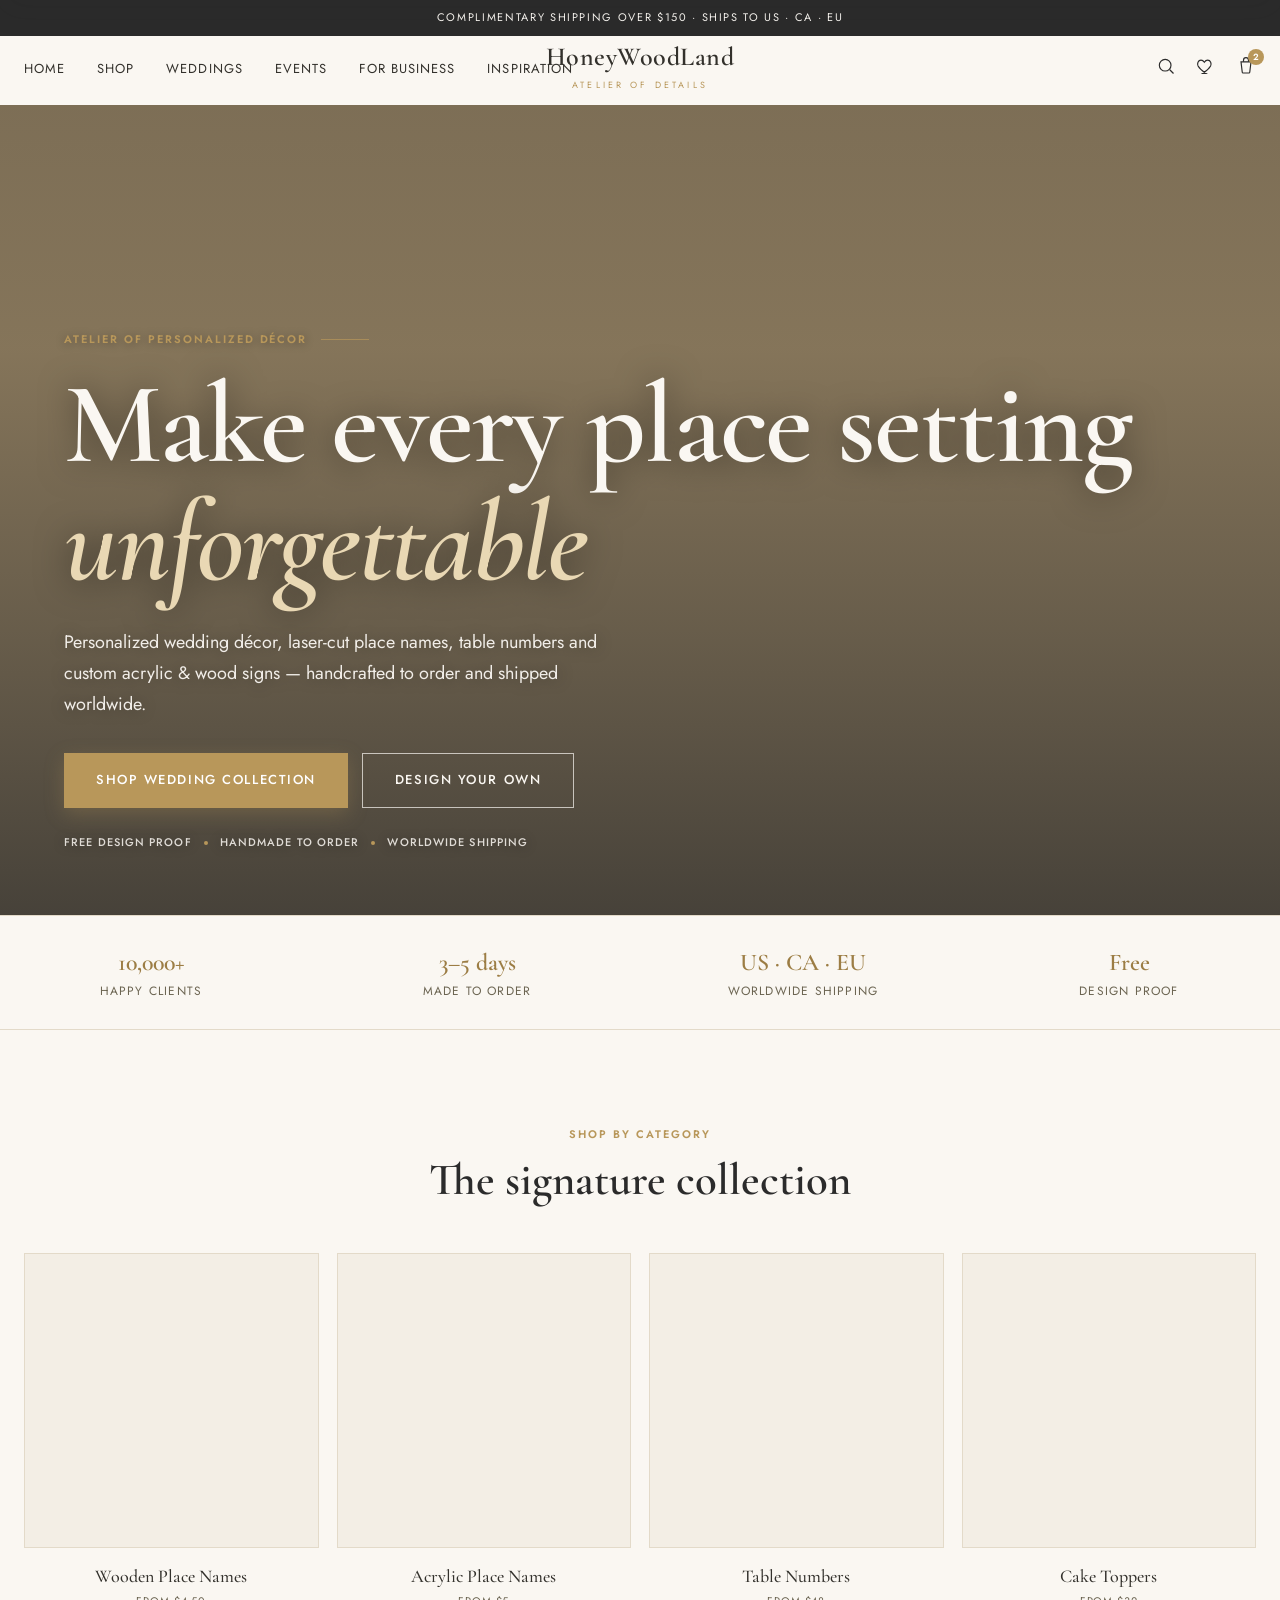
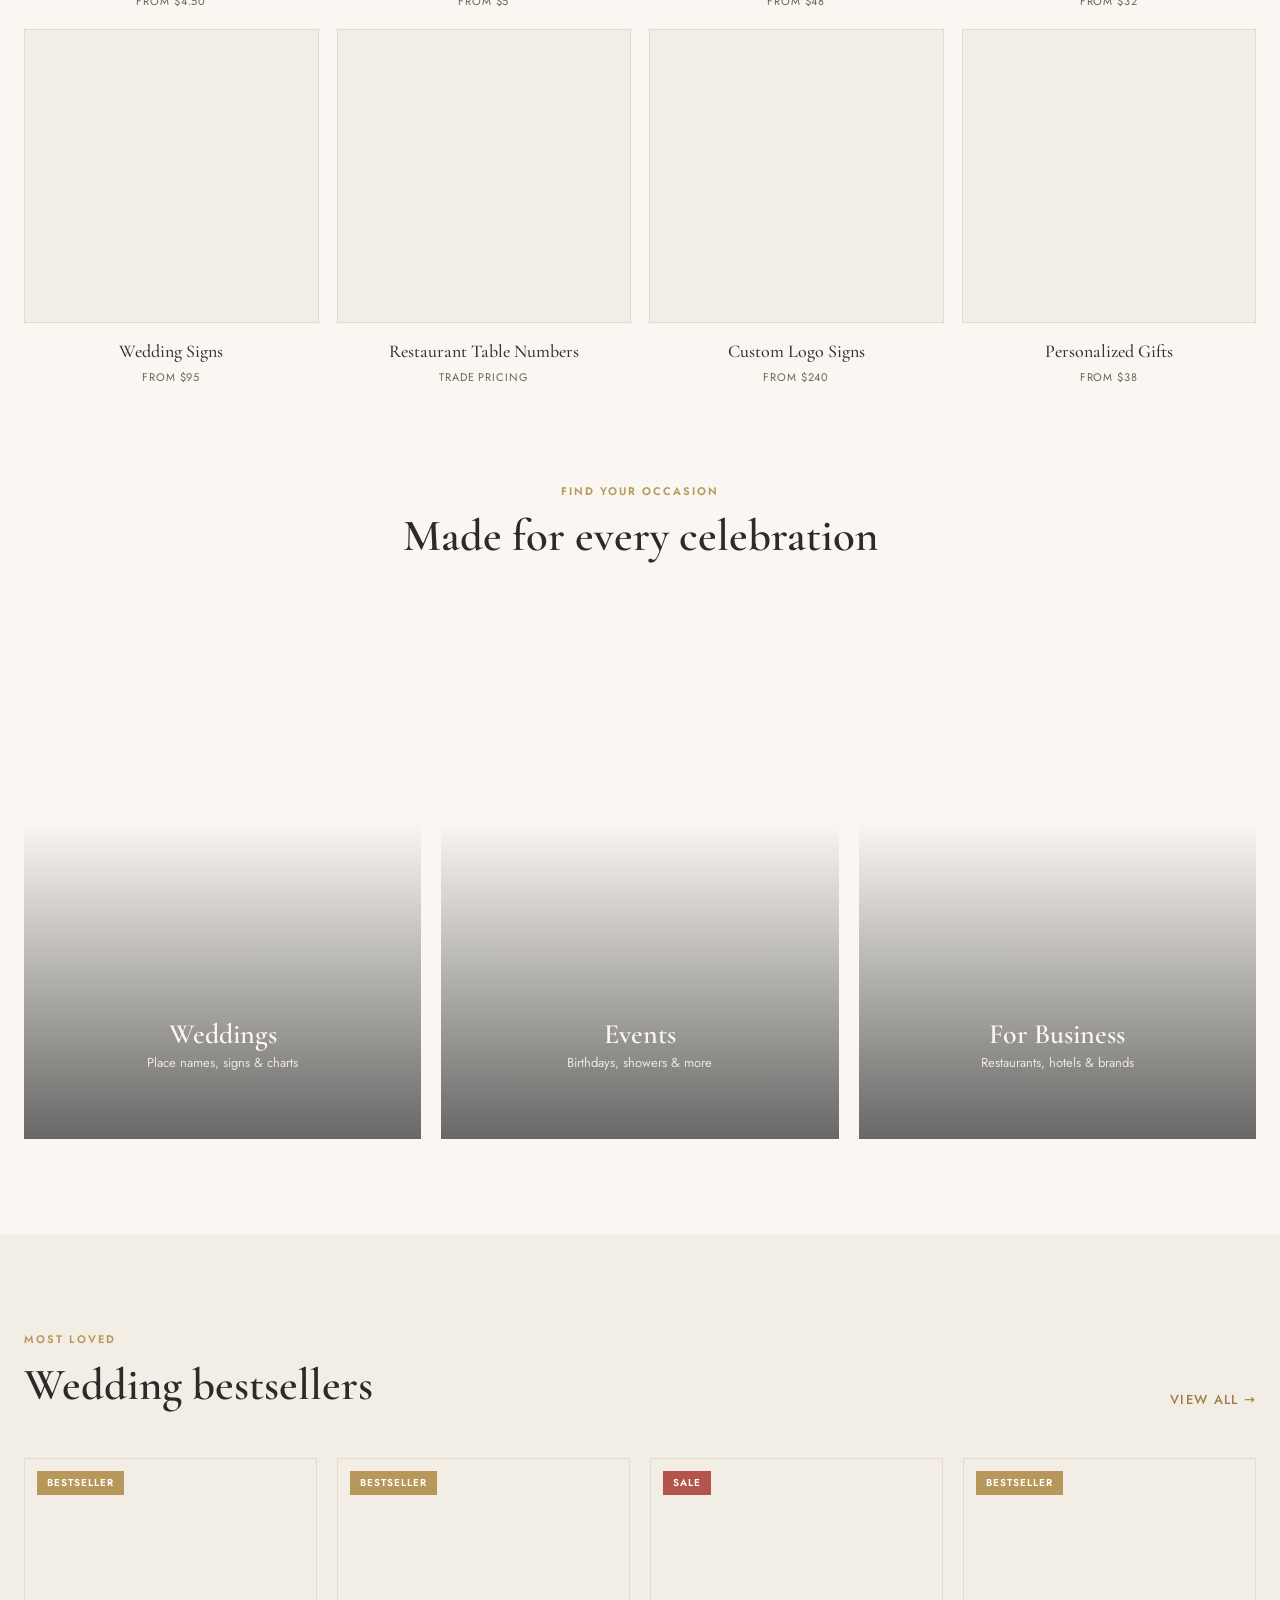
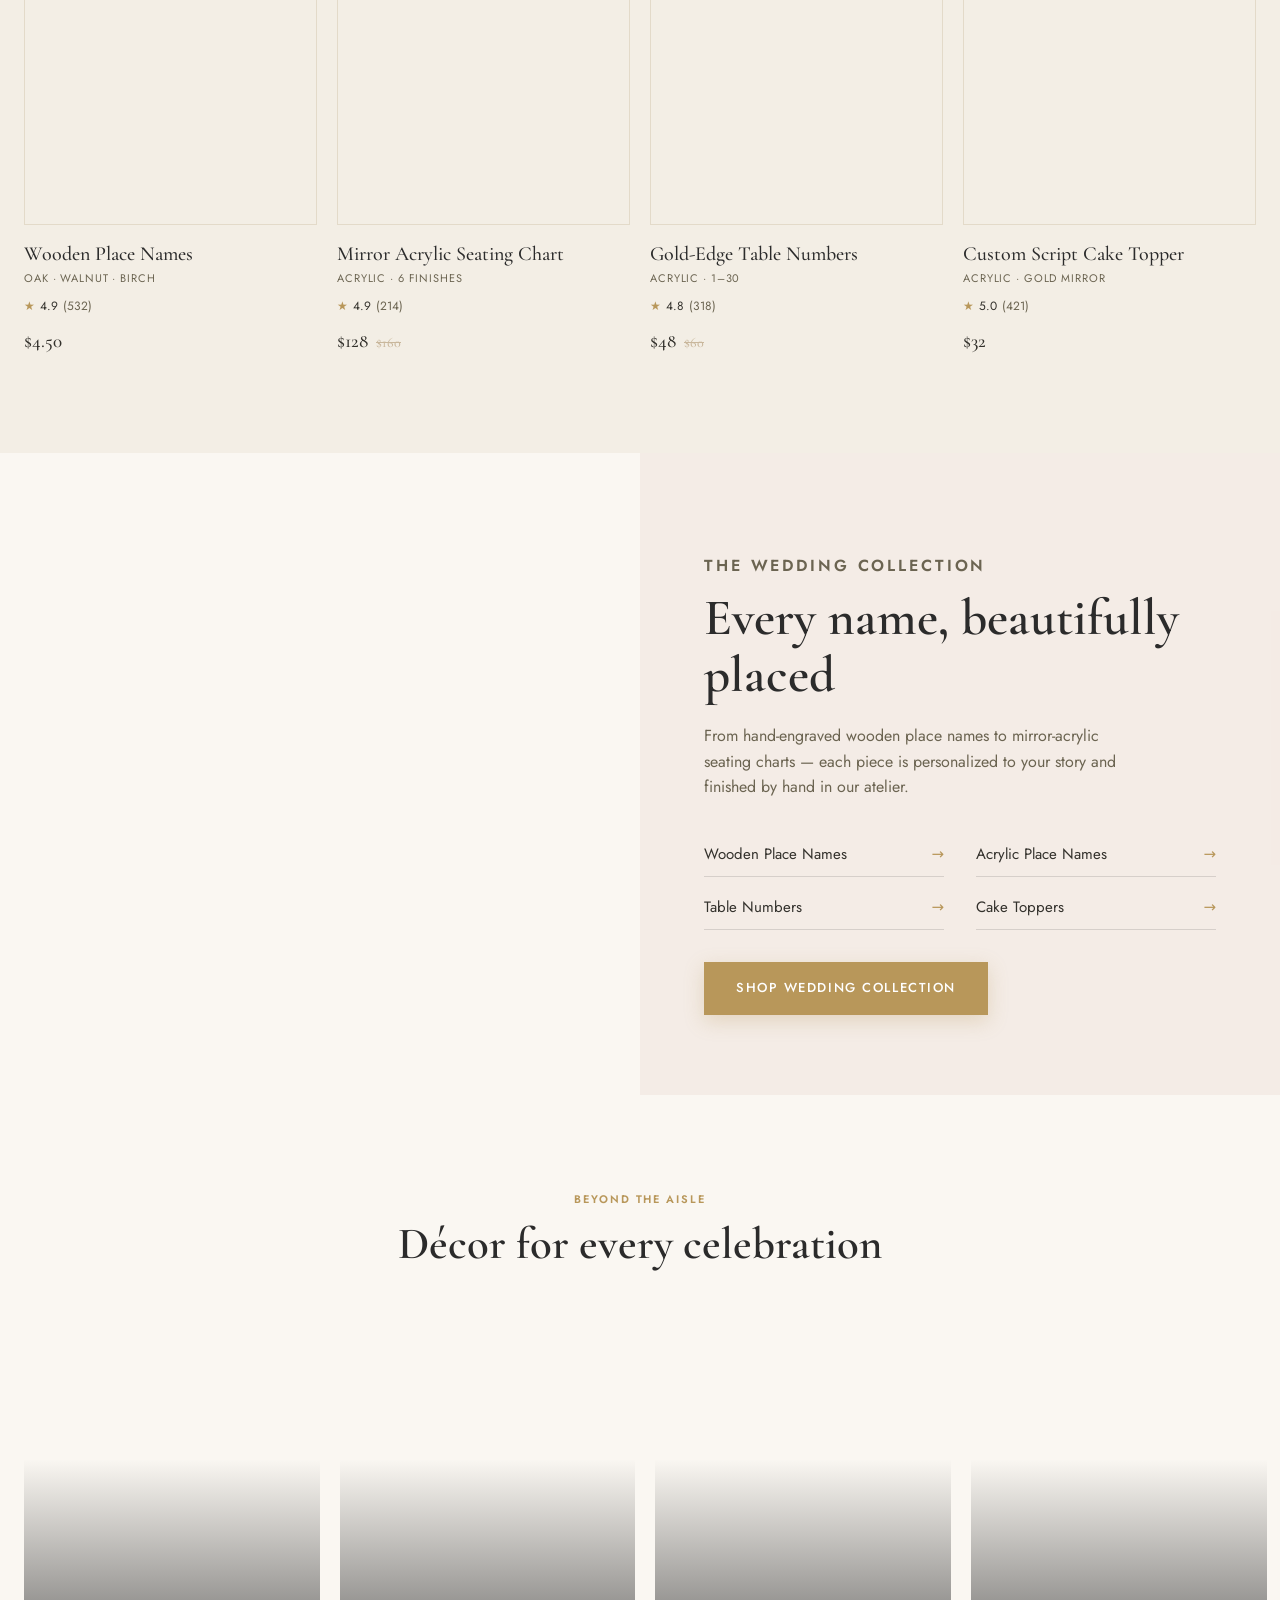
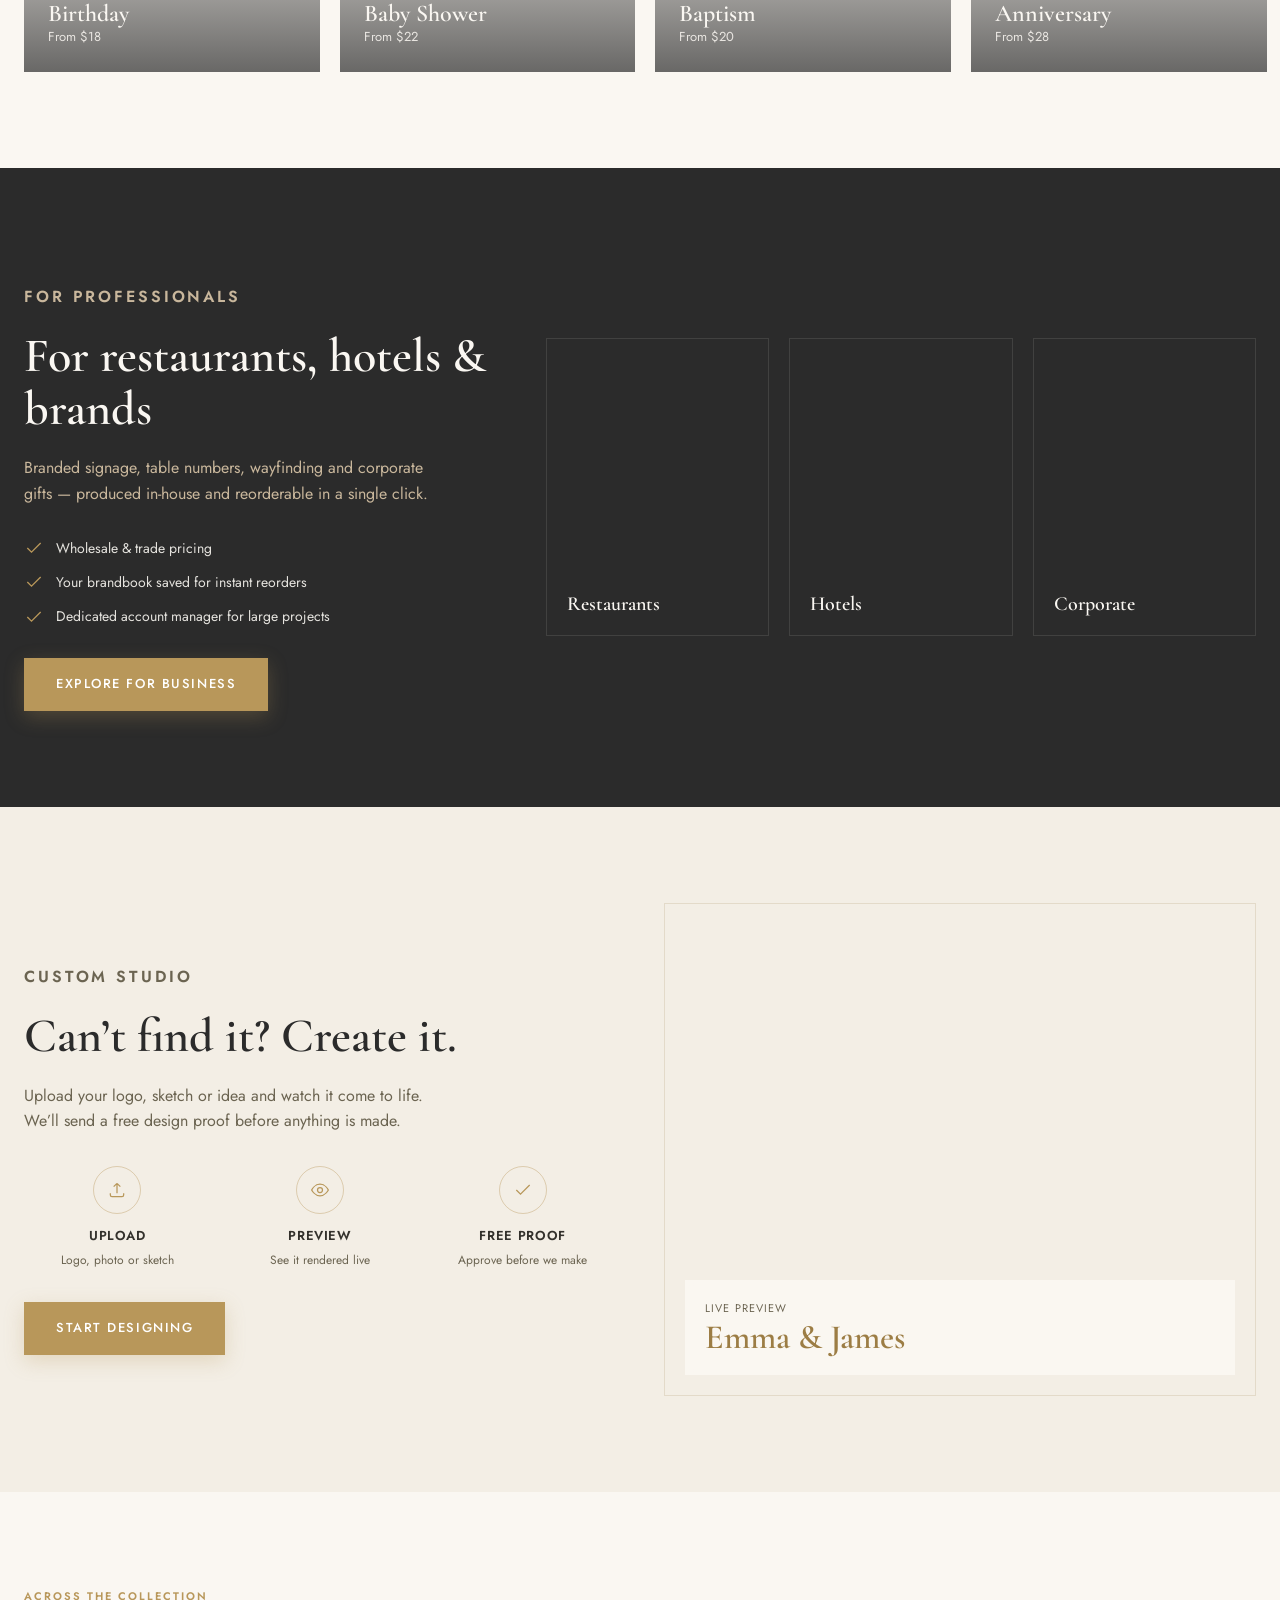
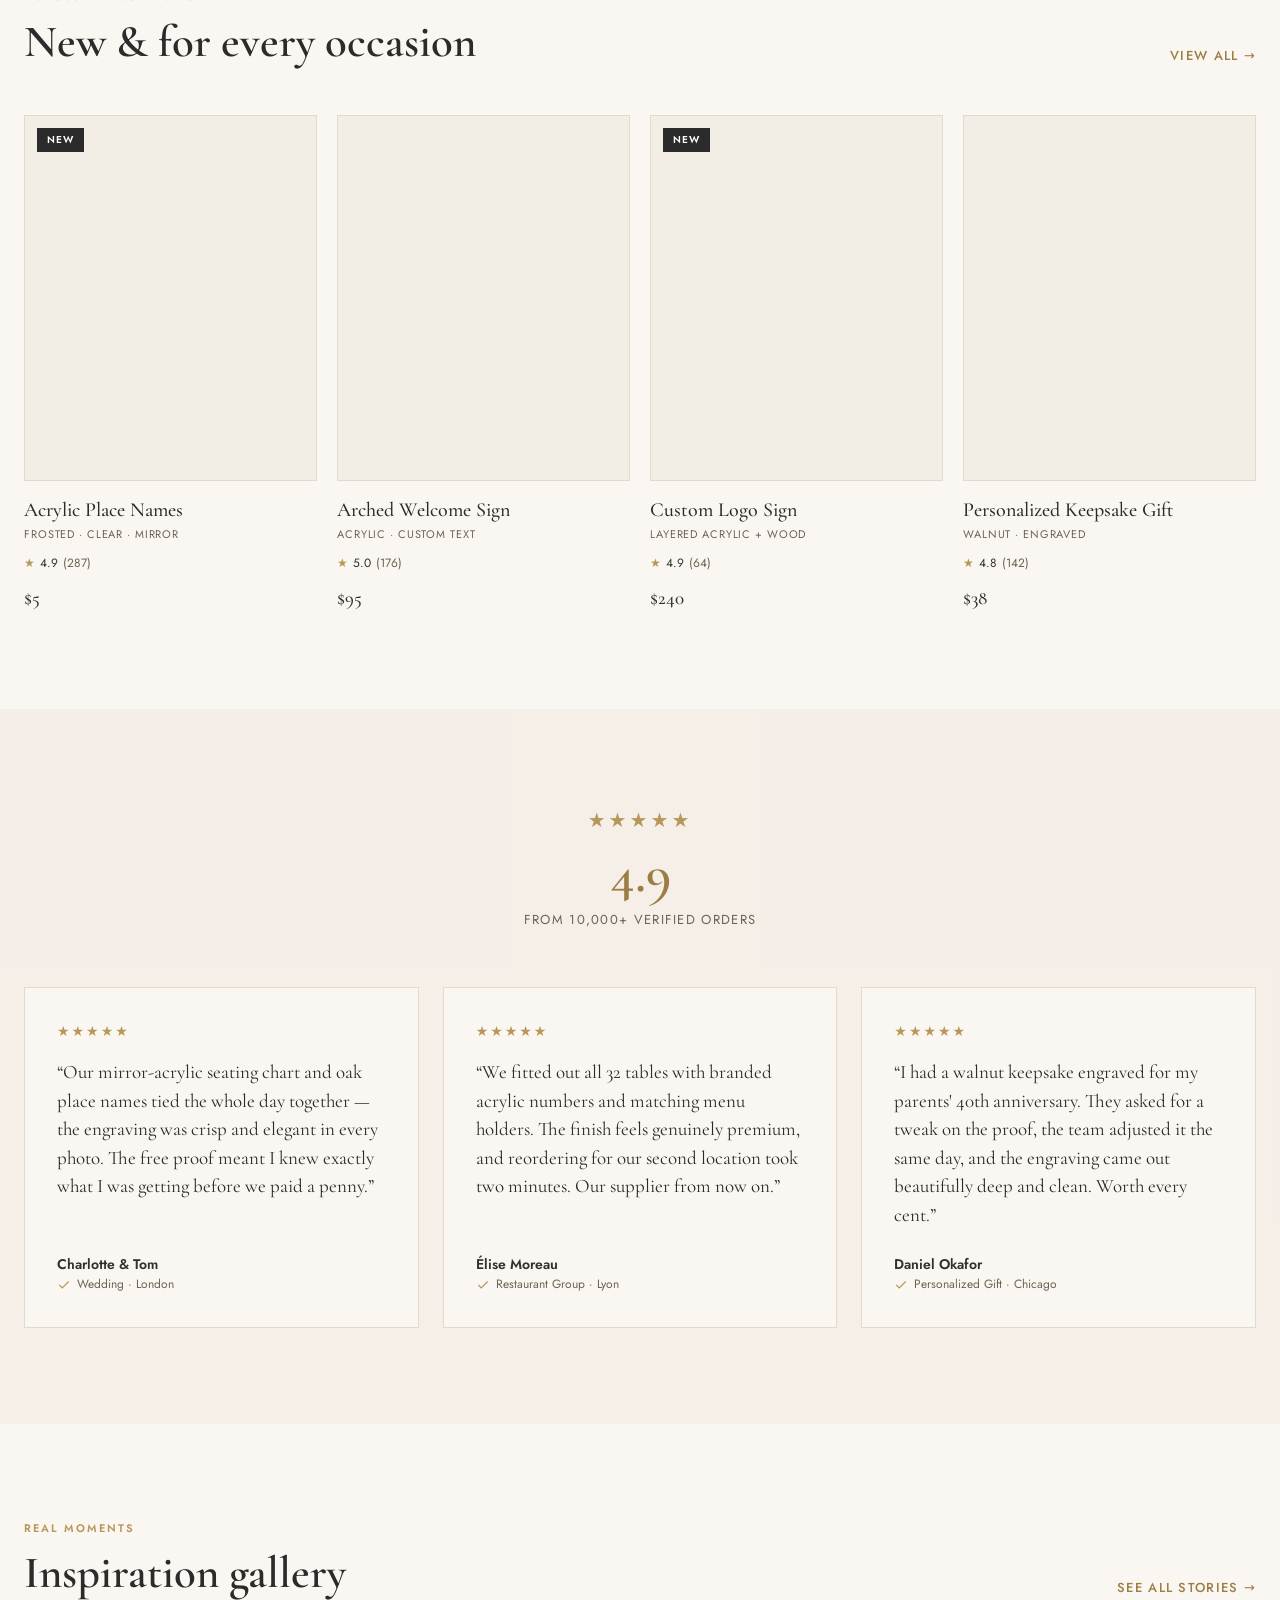
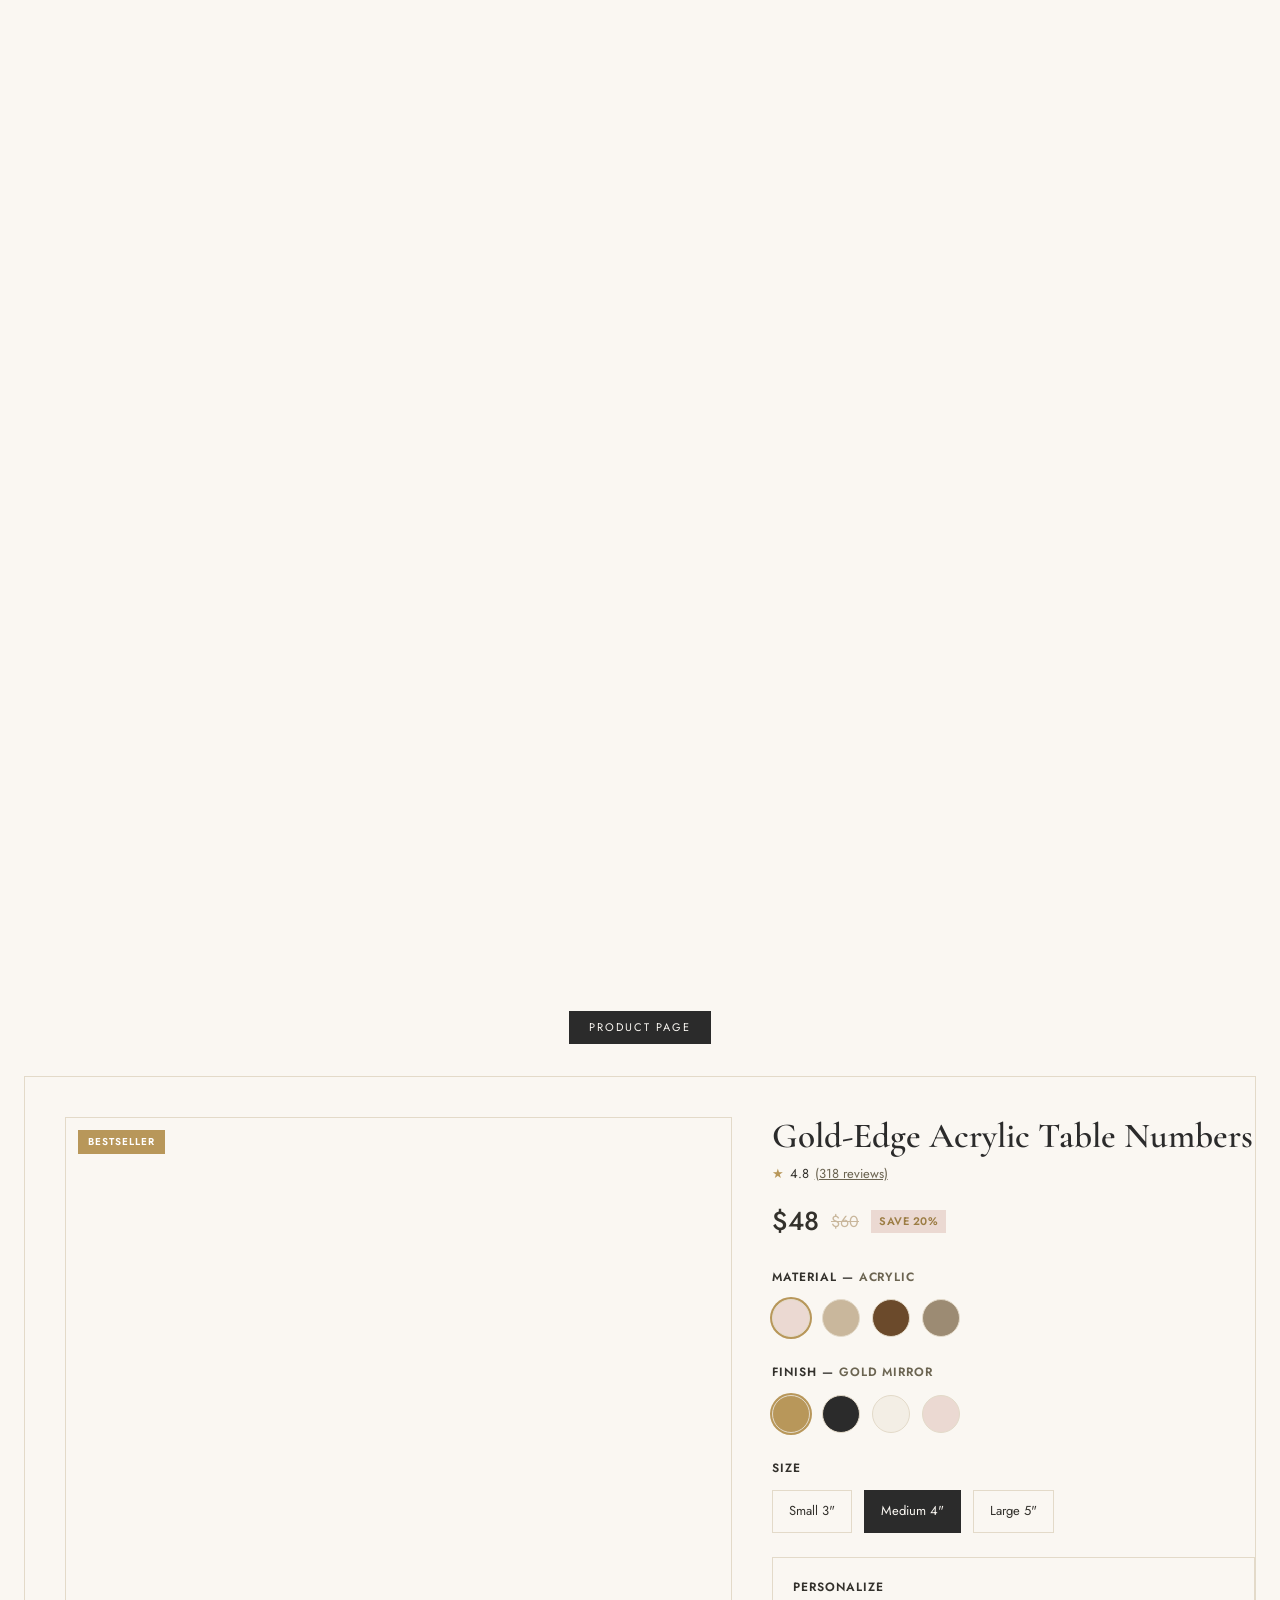
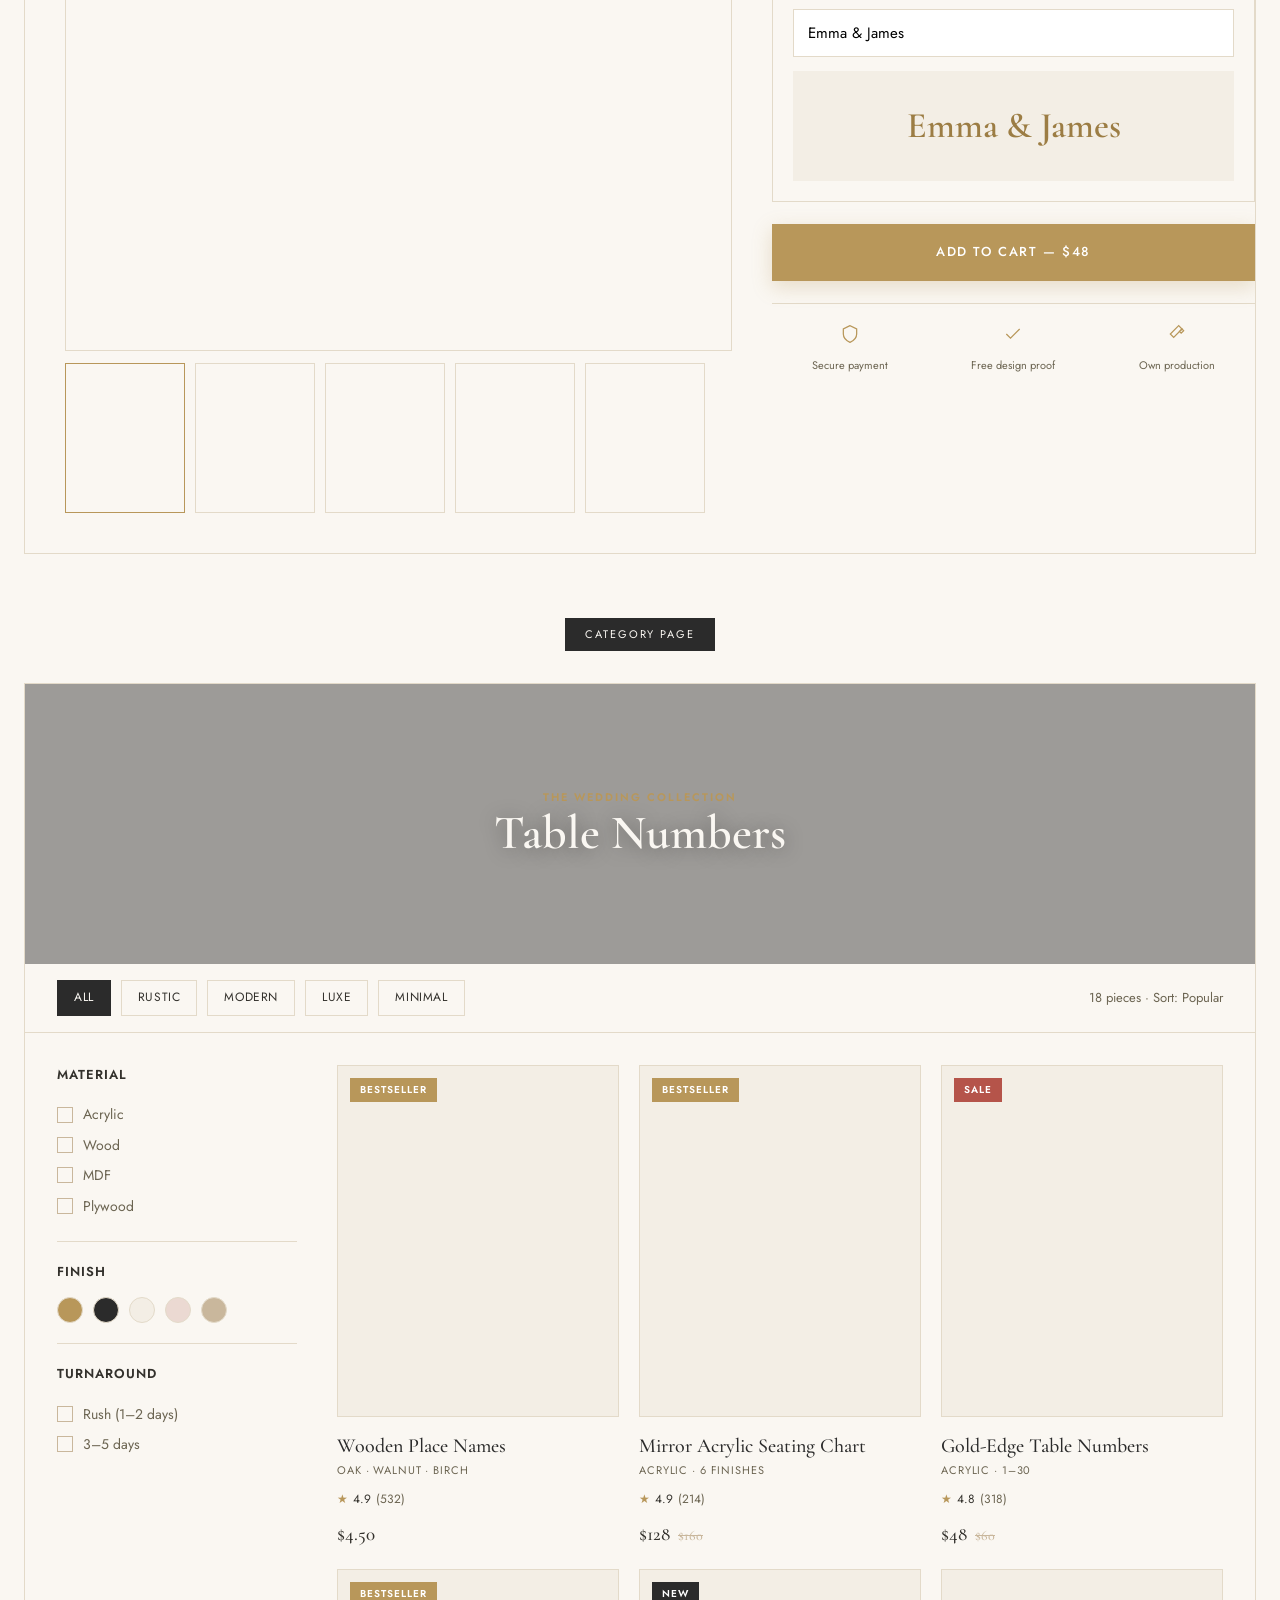
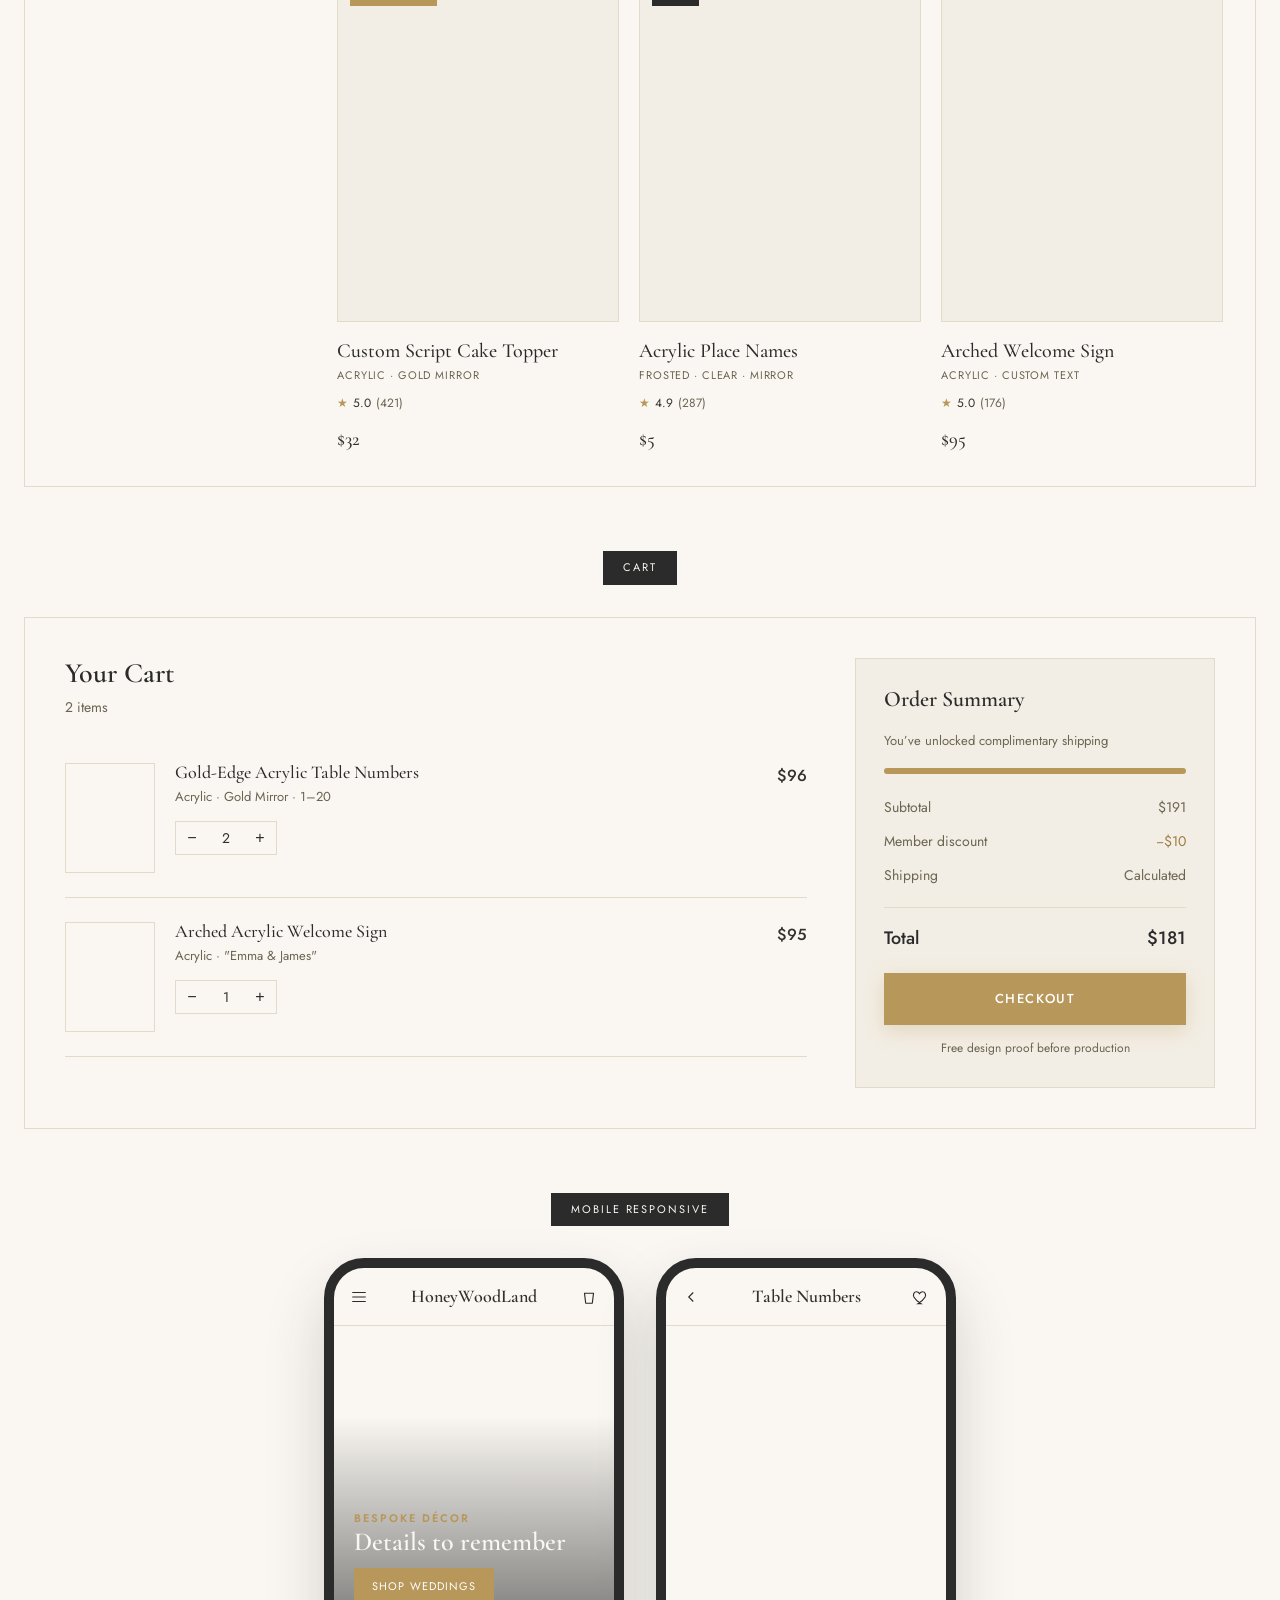
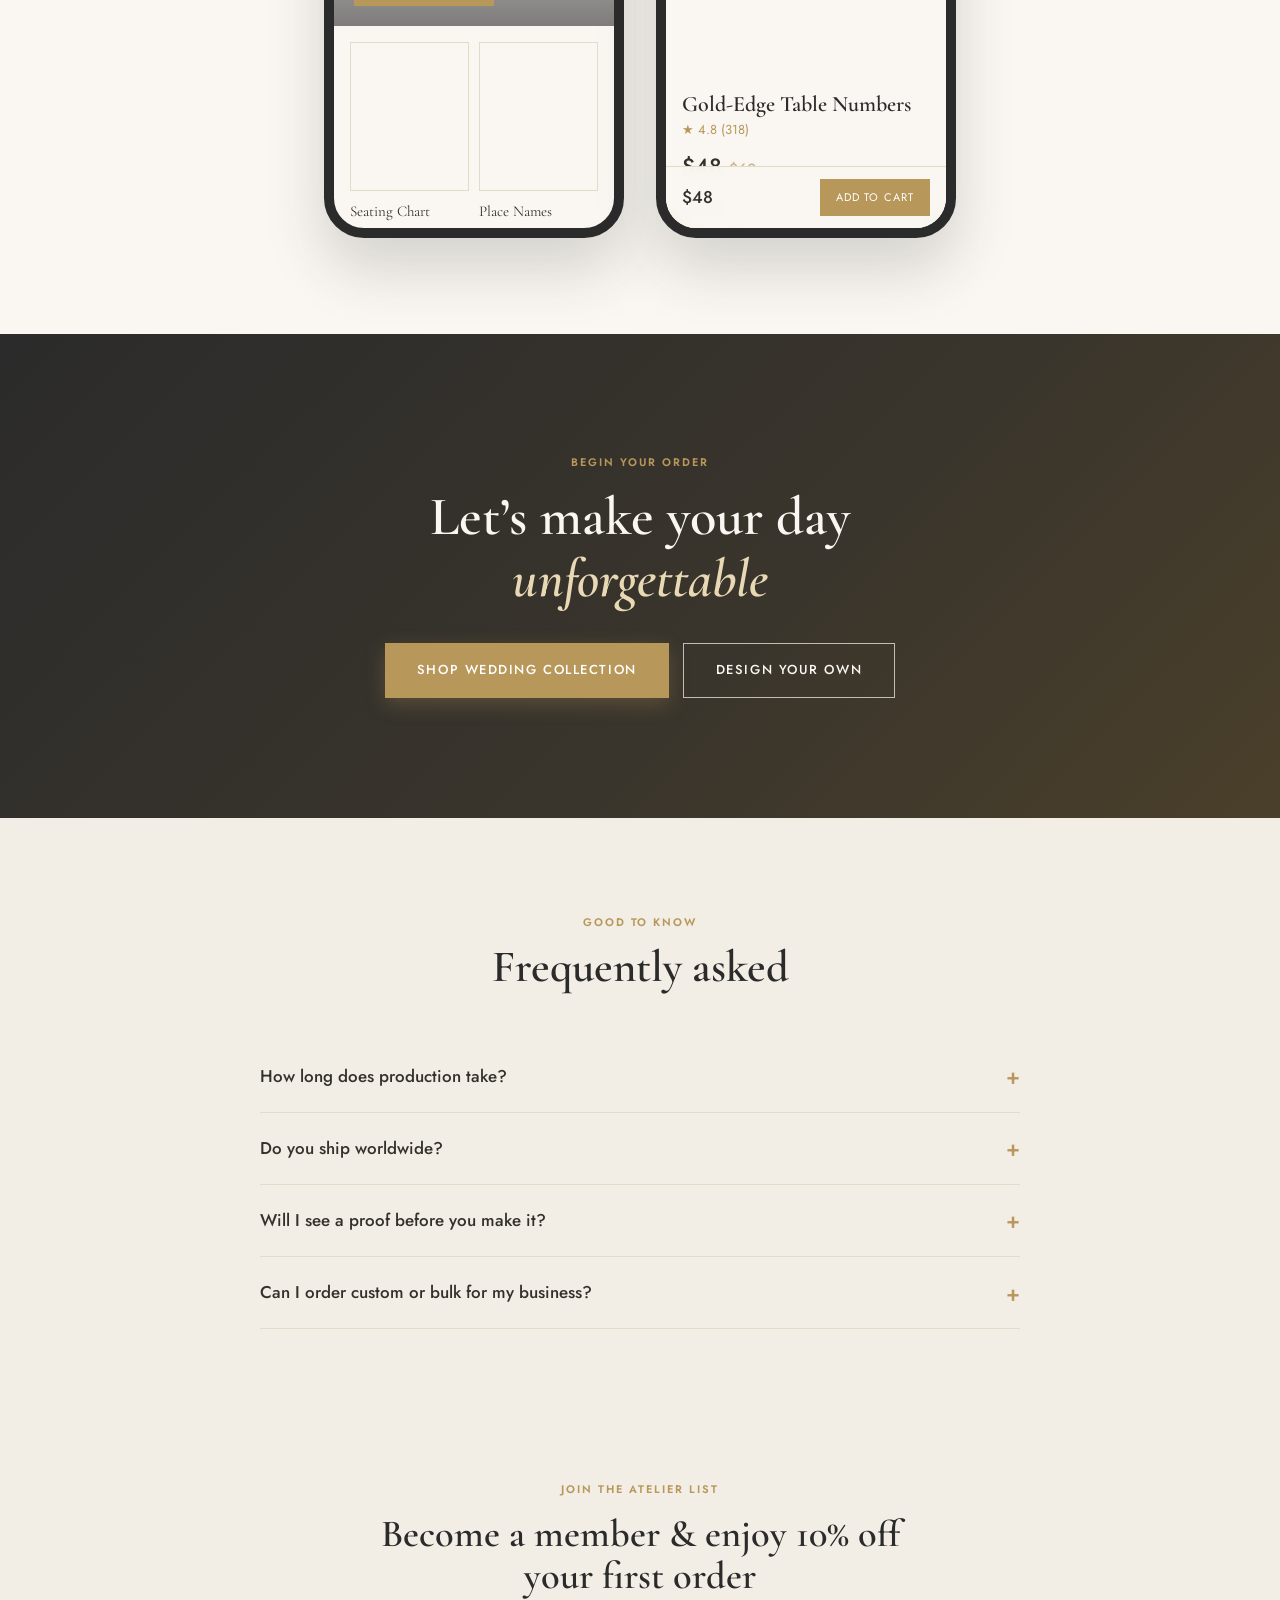
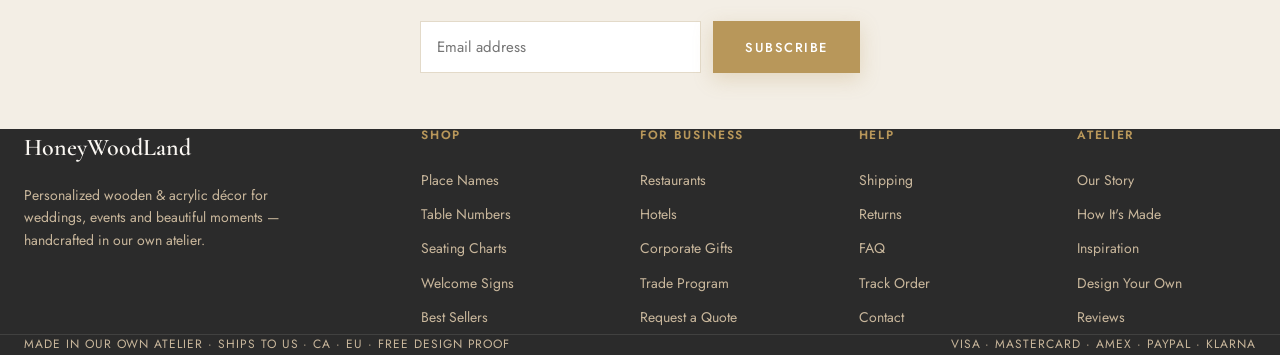
==== commit e16d1b46: "Multi-page step 1: shared header/footer + real category page Co-Authored-By: Claude Opus 4.8 (1M con" ====
--- a/index.html
+++ b/index.html
@@ -52,6 +52,11 @@
 <link rel="preconnect" href="https://fonts.googleapis.com" />
 <link rel="preconnect" href="https://fonts.gstatic.com" crossorigin />
 <link href="https://fonts.googleapis.com/css2?family=Cormorant+Garamond:ital,wght@0,400;0,500;0,600;0,700;1,500&family=Jost:wght@300;400;500;600&display=swap" rel="stylesheet" />
+
+<!-- Shared chrome (header/footer injected, shared tokens & styles) -->
+<link rel="stylesheet" href="assets/site.css" />
+<script defer src="assets/site.js"></script>
+
 <style>
   :root{
     --ivory:#FAF7F2; --cream:#F3EEE5; --charcoal:#2B2B2B; --ink:#33312c;
@@ -88,33 +93,6 @@
   .arrow{display:inline-flex;align-items:center;gap:8px;font-size:13px;font-weight:500;
     letter-spacing:.1em;text-transform:uppercase;color:var(--gold-deep);transition:gap .3s}
   .arrow:hover{gap:14px}
-
-  /* ============ ANNOUNCEMENT + HEADER ============ */
-  .announce{background:var(--charcoal);color:var(--ivory);text-align:center;
-    font-size:11px;letter-spacing:.15em;padding:9px 0}
-  header{position:sticky;top:0;z-index:100;background:var(--ivory);border-bottom:1px solid transparent;
-    transition:border-color .3s,background .3s}
-  header.scrolled{border-color:var(--line);background:rgba(250,247,242,.96);backdrop-filter:blur(8px)}
-  .nav{display:flex;align-items:center;justify-content:space-between;height:68px;position:relative}
-  .nav-links{display:flex;gap:32px;align-items:center}
-  .nav-links a{font-size:13px;letter-spacing:.08em;text-transform:uppercase;transition:color .3s;position:relative}
-  .nav-links a:hover{color:var(--gold-deep)}
-  .logo{position:absolute;left:50%;transform:translateX(-50%);text-align:center}
-  .logo .name{font-family:var(--serif);font-size:26px;font-weight:600;letter-spacing:.02em;display:block;line-height:1}
-  .logo .tag{font-size:9px;letter-spacing:.35em;text-transform:uppercase;color:var(--gold);margin-top:2px}
-  .nav-icons{display:flex;gap:20px;align-items:center}
-  .nav-icons svg{width:20px;height:20px;stroke:var(--charcoal);stroke-width:1.4;fill:none;cursor:pointer;transition:stroke .3s}
-  .nav-icons a:hover svg{stroke:var(--gold-deep)}
-  .cart-ico{position:relative}
-  .cart-badge{position:absolute;top:-7px;right:-8px;background:var(--gold);color:#fff;font-size:9px;
-    font-weight:600;width:16px;height:16px;border-radius:50%;display:flex;align-items:center;justify-content:center}
-  .burger{display:none;cursor:pointer}
-  .burger svg{width:24px;height:24px;stroke:var(--charcoal);stroke-width:1.4;fill:none}
-  @media(max-width:980px){
-    .nav-links{display:none}.burger{display:block}
-    .logo{left:auto;right:0;transform:none;position:static;margin-left:16px;flex:1}
-    .logo .name{font-size:22px;text-align:left}.logo .tag{display:none}
-  }
 
   /* ============ HERO (fullscreen video, full-width headline) ============ */
   .hero{position:relative;display:flex;align-items:flex-end;height:90vh;min-height:600px;overflow:hidden;
@@ -335,26 +313,6 @@
   .faq-a{max-height:0;overflow:hidden;transition:max-height .4s ease;color:var(--muted);font-size:15px}
   .faq-item.open .faq-a{max-height:200px;padding-bottom:22px}
   .faq-item.open .pm{transform:rotate(45deg)}
-
-  /* ============ FOOTER ============ */
-  footer{background:var(--charcoal);color:var(--ivory)}
-  .news{background:var(--cream);color:var(--charcoal);text-align:center;padding:56px 24px}
-  .news h2{font-size:clamp(1.8rem,3vw,2.4rem);max-width:560px;margin:14px auto 0}
-  .news form{display:flex;gap:12px;max-width:440px;margin:24px auto 0}
-  .news input{flex:1;height:52px;border:1px solid var(--line);background:#fff;padding:0 16px;font-family:var(--sans);font-size:15px;outline:none}
-  .news input:focus{border-color:var(--gold)}
-  @media(max-width:560px){.news form{flex-direction:column}}
-  .foot-cols{display:grid;grid-template-columns:2fr 1fr 1fr 1fr 1fr;gap:40px;padding:64px 0}
-  .foot-cols .brand .name{font-family:var(--serif);font-size:24px;font-weight:600}
-  .foot-cols .brand p{color:var(--taupe);font-size:14px;max-width:280px;margin-top:16px}
-  .foot-col h4{font-family:var(--sans);font-size:12px;font-weight:600;letter-spacing:.14em;
-    text-transform:uppercase;color:var(--gold);margin-bottom:20px}
-  .foot-col a{display:block;color:var(--taupe);font-size:14px;padding:6px 0;transition:color .3s}
-  .foot-col a:hover{color:var(--ivory)}
-  .foot-bottom{border-top:1px solid rgba(250,247,242,.1);padding:24px 0;display:flex;
-    justify-content:space-between;align-items:center;flex-wrap:wrap;gap:12px;
-    font-size:12px;letter-spacing:.08em;color:var(--taupe)}
-  @media(max-width:900px){.foot-cols{grid-template-columns:1fr 1fr;gap:32px}.foot-cols .brand{grid-column:span 2}}
 
   /* ============ SUB-PAGE MOCKUPS WRAP ============ */
   .mock-label{text-align:center;padding:64px 0 0}
@@ -474,57 +432,10 @@
   .reveal{opacity:0;transform:translateY(28px);transition:all .9s cubic-bezier(.22,1,.36,1)}
   .reveal.in{opacity:1;transform:none}
 
-  /* mobile menu drawer */
-  .drawer{position:fixed;inset:0;z-index:200;visibility:hidden}
-  .drawer.open{visibility:visible}
-  .drawer .scrim{position:absolute;inset:0;background:rgba(43,43,43,.4);opacity:0;transition:opacity .3s}
-  .drawer.open .scrim{opacity:1}
-  .drawer .panel{position:absolute;left:0;top:0;height:100%;width:84%;max-width:360px;background:var(--ivory);
-    transform:translateX(-100%);transition:transform .35s cubic-bezier(.22,1,.36,1);padding:24px}
-  .drawer.open .panel{transform:none}
-  .drawer .panel .x{display:flex;justify-content:space-between;align-items:center;margin-bottom:24px}
-  .drawer .panel .x .name{font-family:var(--serif);font-size:22px;font-weight:600}
-  .drawer .panel a{display:block;padding:14px 0;border-bottom:1px solid var(--line);font-size:15px;
-    letter-spacing:.08em;text-transform:uppercase}
-  .drawer .panel svg{width:24px;height:24px;stroke:var(--charcoal);stroke-width:1.4;fill:none;cursor:pointer}
-
-  /* ============ INTERACTIONS ============ */
-  /* anchor offset so headings clear the sticky header */
-  [id]{scroll-margin-top:88px}
-
-  /* cart badge pop */
-  @keyframes badgePop{0%{transform:scale(1)}40%{transform:scale(1.55)}100%{transform:scale(1)}}
-  .cart-badge.pop{animation:badgePop .4s cubic-bezier(.22,1,.36,1)}
-
-  /* wishlist (header heart) + product card favourite active state */
-  .nav-icons a.wish.on svg{fill:var(--gold);stroke:var(--gold)}
-  .card .fav.on{opacity:1}
-  .card .fav.on svg{fill:var(--gold);stroke:var(--gold)}
-
-  /* toast */
-  .toast{position:fixed;left:50%;bottom:32px;transform:translate(-50%,20px);z-index:300;
-    background:var(--charcoal);color:var(--ivory);padding:14px 22px;font-size:12px;letter-spacing:.08em;
-    text-transform:uppercase;box-shadow:0 14px 34px rgba(43,43,43,.32);opacity:0;pointer-events:none;
-    display:flex;align-items:center;gap:10px;transition:opacity .3s,transform .3s;max-width:90vw}
-  .toast::before{content:"";width:7px;height:7px;border-radius:50%;background:var(--gold);flex-shrink:0}
-  .toast.show{opacity:1;transform:translate(-50%,0)}
-
-  /* search dropdown */
-  .searchbar{position:fixed;left:0;right:0;top:0;z-index:150;background:var(--ivory);
-    border-bottom:1px solid var(--line);box-shadow:0 12px 30px rgba(43,43,43,.08);
-    transform:translateY(-100%);transition:transform .35s cubic-bezier(.22,1,.36,1)}
-  .searchbar.open{transform:none}
-  .searchbar form{display:flex;align-items:center;gap:16px;height:74px}
-  .searchbar svg{width:20px;height:20px;stroke:var(--gold-deep);stroke-width:1.6;fill:none;flex-shrink:0}
-  .searchbar input{flex:1;border:none;background:none;outline:none;font-family:var(--serif);
-    font-size:clamp(18px,3vw,26px);color:var(--charcoal)}
-  .searchbar input::placeholder{color:var(--taupe)}
-  .searchbar .close{cursor:pointer;border:none;background:none;font-size:24px;line-height:1;color:var(--muted)}
-  .searchbar .close:hover{color:var(--charcoal)}
-
-  /* make interactive mock controls show pointer + active states */
+  /* ============ PAGE MOCK INTERACTIVE STATES ============ */
+  /* (header/footer/drawer/search/toast styles now live in assets/site.css) */
   .catgrid a,.cat,.ev,.biz-card,.card,.chip,.filters label,.filters .colors .c,
-  .cart-item .qty button,.sublinks a,.arrow,.foot-col a[href]{cursor:pointer}
+  .cart-item .qty button,.sublinks a,.arrow{cursor:pointer}
   .chip{user-select:none}
   .filters .fg label .bx.on{background:var(--gold);border-color:var(--gold);position:relative}
   .filters .fg label .bx.on::after{content:"";position:absolute;left:4px;top:1px;width:5px;height:9px;
@@ -534,48 +445,8 @@
 </head>
 <body>
 
-<!-- ANNOUNCEMENT -->
-<div class="announce">COMPLIMENTARY SHIPPING OVER $150 · SHIPS TO US · CA · EU</div>
-
-<!-- HEADER -->
-<header id="header">
-  <div class="wrap nav">
-    <div class="burger" onclick="openDrawer()">
-      <svg viewBox="0 0 24 24"><line x1="3" y1="6" x2="21" y2="6"/><line x1="3" y1="12" x2="21" y2="12"/><line x1="3" y1="18" x2="21" y2="18"/></svg>
-    </div>
-    <nav class="nav-links">
-      <a href="#categories">Shop</a>
-      <a href="#wedding">Weddings</a>
-      <a href="#events">Events</a>
-      <a href="#business">For Business</a>
-      <a href="#inspiration">Inspiration</a>
-    </nav>
-    <a href="#top" class="logo">
-      <span class="name">HoneyWoodLand</span>
-      <span class="tag">Atelier of Details</span>
-    </a>
-    <div class="nav-icons">
-      <a role="button" tabindex="0" aria-label="Search" onclick="openSearch()"><svg viewBox="0 0 24 24"><circle cx="11" cy="11" r="7"/><line x1="21" y1="21" x2="16.5" y2="16.5"/></svg></a>
-      <a class="wish" role="button" tabindex="0" aria-label="Wishlist" aria-pressed="false" onclick="toggleWish(this)"><svg viewBox="0 0 24 24"><path d="M12 21s-7-4.5-9.5-9C1 9 2.5 5 6 5c2 0 3.2 1.3 4 2.5C10.8 6.3 12 5 14 5c3.5 0 5 4 3.5 7-2.5 4.5-9.5 9-9.5 9z"/></svg></a>
-      <a href="#cart" class="cart-ico" aria-label="Cart">
-        <svg viewBox="0 0 24 24"><path d="M6 7h12l-1.5 12.5a1 1 0 0 1-1 .9H8.5a1 1 0 0 1-1-.9L6 7z"/><path d="M9 7V5a3 3 0 0 1 6 0v2"/></svg>
-        <span class="cart-badge">2</span>
-      </a>
-    </div>
-  </div>
-</header>
-
-<!-- SEARCH DROPDOWN -->
-<div class="searchbar" id="searchBar">
-  <form class="wrap" onsubmit="return doSearch(event)">
-    <svg viewBox="0 0 24 24"><circle cx="11" cy="11" r="7"/><line x1="21" y1="21" x2="16.5" y2="16.5"/></svg>
-    <input id="searchInput" type="search" placeholder="Search place names, table numbers, signs…" aria-label="Search products" />
-    <button type="button" class="close" onclick="closeSearch()" aria-label="Close search">✕</button>
-  </form>
-</div>
-
-<!-- TOAST -->
-<div class="toast" id="toast" role="status" aria-live="polite"></div>
+<!-- SHARED HEADER (injected by assets/site.js) -->
+<header id="site-header"></header>
 
 <!-- HERO -->
 <section class="hero" id="top">
@@ -619,14 +490,14 @@
       <h2>The signature collection</h2>
     </div>
     <div class="catgrid reveal">
-      <a href="#shop"><div class="im"><div class="bg" role="img" aria-label="Personalized laser-cut wooden place names for weddings" style="background-image:url('https://images.unsplash.com/photo-1464366400600-7168b8af9bc3?auto=format&fit=crop&w=500&q=80')"></div></div><div class="nm">Wooden Place Names</div><div class="ct">From $4.50</div></a>
-      <a href="#shop"><div class="im"><div class="bg" role="img" aria-label="Custom acrylic place names for wedding place settings" style="background-image:url('https://images.unsplash.com/photo-1606800052052-a08af7148866?auto=format&fit=crop&w=500&q=80')"></div></div><div class="nm">Acrylic Place Names</div><div class="ct">From $5</div></a>
-      <a href="#shop"><div class="im"><div class="bg" role="img" aria-label="Personalized acrylic wedding table numbers" style="background-image:url('https://images.unsplash.com/photo-1523438885200-e635ba2c371e?auto=format&fit=crop&w=500&q=80')"></div></div><div class="nm">Table Numbers</div><div class="ct">From $48</div></a>
-      <a href="#shop"><div class="im"><div class="bg" role="img" aria-label="Custom laser-cut acrylic wedding cake topper" style="background-image:url('https://images.unsplash.com/photo-1535254973040-607b474cb50d?auto=format&fit=crop&w=500&q=80')"></div></div><div class="nm">Cake Toppers</div><div class="ct">From $32</div></a>
-      <a href="#shop"><div class="im"><div class="bg" role="img" aria-label="Custom acrylic and wood wedding signs" style="background-image:url('https://images.unsplash.com/photo-1591604466107-ec97de577aff?auto=format&fit=crop&w=500&q=80')"></div></div><div class="nm">Wedding Signs</div><div class="ct">From $95</div></a>
-      <a href="#shop"><div class="im"><div class="bg" role="img" aria-label="Personalized restaurant table numbers for business" style="background-image:url('https://images.unsplash.com/photo-1517248135467-4c7edcad34c4?auto=format&fit=crop&w=500&q=80')"></div></div><div class="nm">Restaurant Table Numbers</div><div class="ct">Trade pricing</div></a>
-      <a href="#shop"><div class="im"><div class="bg" role="img" aria-label="Custom laser-cut logo signs for brands and business" style="background-image:url('https://images.unsplash.com/photo-1554118811-1e0d58224f24?auto=format&fit=crop&w=500&q=80')"></div></div><div class="nm">Custom Logo Signs</div><div class="ct">From $240</div></a>
-      <a href="#shop"><div class="im"><div class="bg" role="img" aria-label="Personalized engraved wooden keepsake gifts" style="background-image:url('https://images.unsplash.com/photo-1503602642458-232111445657?auto=format&fit=crop&w=500&q=80')"></div></div><div class="nm">Personalized Gifts</div><div class="ct">From $38</div></a>
+      <a href="category.html"><div class="im"><div class="bg" role="img" aria-label="Personalized laser-cut wooden place names for weddings" style="background-image:url('https://images.unsplash.com/photo-1464366400600-7168b8af9bc3?auto=format&fit=crop&w=500&q=80')"></div></div><div class="nm">Wooden Place Names</div><div class="ct">From $4.50</div></a>
+      <a href="category.html"><div class="im"><div class="bg" role="img" aria-label="Custom acrylic place names for wedding place settings" style="background-image:url('https://images.unsplash.com/photo-1606800052052-a08af7148866?auto=format&fit=crop&w=500&q=80')"></div></div><div class="nm">Acrylic Place Names</div><div class="ct">From $5</div></a>
+      <a href="category.html"><div class="im"><div class="bg" role="img" aria-label="Personalized acrylic wedding table numbers" style="background-image:url('https://images.unsplash.com/photo-1523438885200-e635ba2c371e?auto=format&fit=crop&w=500&q=80')"></div></div><div class="nm">Table Numbers</div><div class="ct">From $48</div></a>
+      <a href="category.html"><div class="im"><div class="bg" role="img" aria-label="Custom laser-cut acrylic wedding cake topper" style="background-image:url('https://images.unsplash.com/photo-1535254973040-607b474cb50d?auto=format&fit=crop&w=500&q=80')"></div></div><div class="nm">Cake Toppers</div><div class="ct">From $32</div></a>
+      <a href="category.html"><div class="im"><div class="bg" role="img" aria-label="Custom acrylic and wood wedding signs" style="background-image:url('https://images.unsplash.com/photo-1591604466107-ec97de577aff?auto=format&fit=crop&w=500&q=80')"></div></div><div class="nm">Wedding Signs</div><div class="ct">From $95</div></a>
+      <a href="category.html"><div class="im"><div class="bg" role="img" aria-label="Personalized restaurant table numbers for business" style="background-image:url('https://images.unsplash.com/photo-1517248135467-4c7edcad34c4?auto=format&fit=crop&w=500&q=80')"></div></div><div class="nm">Restaurant Table Numbers</div><div class="ct">Trade pricing</div></a>
+      <a href="category.html"><div class="im"><div class="bg" role="img" aria-label="Custom laser-cut logo signs for brands and business" style="background-image:url('https://images.unsplash.com/photo-1554118811-1e0d58224f24?auto=format&fit=crop&w=500&q=80')"></div></div><div class="nm">Custom Logo Signs</div><div class="ct">From $240</div></a>
+      <a href="category.html"><div class="im"><div class="bg" role="img" aria-label="Personalized engraved wooden keepsake gifts" style="background-image:url('https://images.unsplash.com/photo-1503602642458-232111445657?auto=format&fit=crop&w=500&q=80')"></div></div><div class="nm">Personalized Gifts</div><div class="ct">From $38</div></a>
     </div>
   </div>
 </section>
@@ -663,7 +534,7 @@
   <div class="wrap">
     <div class="head row reveal">
       <div><p class="overline">Most Loved</p><h2>Wedding bestsellers</h2></div>
-      <a class="arrow" href="#shop">View all →</a>
+      <a class="arrow" href="category.html">View all →</a>
     </div>
     <div class="prods reveal" id="bestsellers"></div>
   </div>
@@ -679,12 +550,12 @@
         <h2>Every name, beautifully placed</h2>
         <p>From hand-engraved wooden place names to mirror-acrylic seating charts — each piece is personalized to your story and finished by hand in our atelier.</p>
         <div class="sublinks">
-          <a href="#shop">Wooden Place Names <span>→</span></a>
-          <a href="#shop">Acrylic Place Names <span>→</span></a>
-          <a href="#shop">Table Numbers <span>→</span></a>
-          <a href="#shop">Cake Toppers <span>→</span></a>
+          <a href="category.html">Wooden Place Names <span>→</span></a>
+          <a href="category.html">Acrylic Place Names <span>→</span></a>
+          <a href="category.html">Table Numbers <span>→</span></a>
+          <a href="category.html">Cake Toppers <span>→</span></a>
         </div>
-        <a class="btn btn-primary" href="#shop">Shop Wedding Collection</a>
+        <a class="btn btn-primary" href="category.html">Shop Wedding Collection</a>
       </div>
     </div>
   </div>
@@ -696,11 +567,11 @@
     <div class="head reveal"><p class="overline">Beyond the Aisle</p><h2>Décor for every celebration</h2></div>
   </div>
   <div class="scroller reveal" style="max-width:var(--max);margin:0 auto">
-    <a class="ev" href="#shop"><div class="bg" role="img" aria-label="Personalized birthday party décor and signs" style="background-image:url('https://images.unsplash.com/photo-1530103862676-de8c9debad1d?auto=format&fit=crop&w=600&q=80')"></div><div class="ov"></div><div class="txt"><h3>Birthday</h3><p>From $18</p></div></a>
-    <a class="ev" href="#shop"><div class="bg" role="img" aria-label="Custom baby shower décor and place names" style="background-image:url('https://images.unsplash.com/photo-1492725764893-90b379c2b6e7?auto=format&fit=crop&w=600&q=80')"></div><div class="ov"></div><div class="txt"><h3>Baby Shower</h3><p>From $22</p></div></a>
-    <a class="ev" href="#shop"><div class="bg" role="img" aria-label="Personalized baptism keepsake décor" style="background-image:url('https://images.unsplash.com/photo-1519671482749-fd09be7ccebf?auto=format&fit=crop&w=600&q=80')"></div><div class="ov"></div><div class="txt"><h3>Baptism</h3><p>From $20</p></div></a>
-    <a class="ev" href="#shop"><div class="bg" role="img" aria-label="Custom anniversary engraved décor and signs" style="background-image:url('https://images.unsplash.com/photo-1464366400600-7168b8af9bc3?auto=format&fit=crop&w=600&q=80')"></div><div class="ov"></div><div class="txt"><h3>Anniversary</h3><p>From $28</p></div></a>
-    <a class="ev" href="#shop"><div class="bg" role="img" aria-label="Custom corporate event signage and table numbers" style="background-image:url('https://images.unsplash.com/photo-1511795409834-ef04bbd61622?auto=format&fit=crop&w=600&q=80')"></div><div class="ov"></div><div class="txt"><h3>Corporate</h3><p>From $40</p></div></a>
+    <a class="ev" href="category.html"><div class="bg" role="img" aria-label="Personalized birthday party décor and signs" style="background-image:url('https://images.unsplash.com/photo-1530103862676-de8c9debad1d?auto=format&fit=crop&w=600&q=80')"></div><div class="ov"></div><div class="txt"><h3>Birthday</h3><p>From $18</p></div></a>
+    <a class="ev" href="category.html"><div class="bg" role="img" aria-label="Custom baby shower décor and place names" style="background-image:url('https://images.unsplash.com/photo-1492725764893-90b379c2b6e7?auto=format&fit=crop&w=600&q=80')"></div><div class="ov"></div><div class="txt"><h3>Baby Shower</h3><p>From $22</p></div></a>
+    <a class="ev" href="category.html"><div class="bg" role="img" aria-label="Personalized baptism keepsake décor" style="background-image:url('https://images.unsplash.com/photo-1519671482749-fd09be7ccebf?auto=format&fit=crop&w=600&q=80')"></div><div class="ov"></div><div class="txt"><h3>Baptism</h3><p>From $20</p></div></a>
+    <a class="ev" href="category.html"><div class="bg" role="img" aria-label="Custom anniversary engraved décor and signs" style="background-image:url('https://images.unsplash.com/photo-1464366400600-7168b8af9bc3?auto=format&fit=crop&w=600&q=80')"></div><div class="ov"></div><div class="txt"><h3>Anniversary</h3><p>From $28</p></div></a>
+    <a class="ev" href="category.html"><div class="bg" role="img" aria-label="Custom corporate event signage and table numbers" style="background-image:url('https://images.unsplash.com/photo-1511795409834-ef04bbd61622?auto=format&fit=crop&w=600&q=80')"></div><div class="ov"></div><div class="txt"><h3>Corporate</h3><p>From $40</p></div></a>
   </div>
 </section>
 
@@ -716,12 +587,12 @@
         <li><svg viewBox="0 0 24 24"><path d="M20 6 9 17l-5-5"/></svg>Your brandbook saved for instant reorders</li>
         <li><svg viewBox="0 0 24 24"><path d="M20 6 9 17l-5-5"/></svg>Dedicated account manager for large projects</li>
       </ul>
-      <a class="btn btn-primary" href="#shop">Explore For Business</a>
+      <a class="btn btn-primary" href="category.html">Explore For Business</a>
     </div>
     <div class="biz-cards reveal">
-      <a class="biz-card" href="#shop"><div class="bg" role="img" aria-label="Custom restaurant table numbers and signage" style="background-image:url('https://images.unsplash.com/photo-1517248135467-4c7edcad34c4?auto=format&fit=crop&w=500&q=80')"></div><div class="ov"></div><h3>Restaurants</h3></a>
-      <a class="biz-card" href="#shop"><div class="bg" role="img" aria-label="Custom branded signage for hotels" style="background-image:url('https://images.unsplash.com/photo-1566073771259-6a8506099945?auto=format&fit=crop&w=500&q=80')"></div><div class="ov"></div><h3>Hotels</h3></a>
-      <a class="biz-card" href="#shop"><div class="bg" role="img" aria-label="Personalized corporate gifts and branded décor" style="background-image:url('https://images.unsplash.com/photo-1511795409834-ef04bbd61622?auto=format&fit=crop&w=500&q=80')"></div><div class="ov"></div><h3>Corporate</h3></a>
+      <a class="biz-card" href="category.html"><div class="bg" role="img" aria-label="Custom restaurant table numbers and signage" style="background-image:url('https://images.unsplash.com/photo-1517248135467-4c7edcad34c4?auto=format&fit=crop&w=500&q=80')"></div><div class="ov"></div><h3>Restaurants</h3></a>
+      <a class="biz-card" href="category.html"><div class="bg" role="img" aria-label="Custom branded signage for hotels" style="background-image:url('https://images.unsplash.com/photo-1566073771259-6a8506099945?auto=format&fit=crop&w=500&q=80')"></div><div class="ov"></div><h3>Hotels</h3></a>
+      <a class="biz-card" href="category.html"><div class="bg" role="img" aria-label="Personalized corporate gifts and branded décor" style="background-image:url('https://images.unsplash.com/photo-1511795409834-ef04bbd61622?auto=format&fit=crop&w=500&q=80')"></div><div class="ov"></div><h3>Corporate</h3></a>
     </div>
   </div>
 </section>
@@ -752,7 +623,7 @@
   <div class="wrap">
     <div class="head row reveal">
       <div><p class="overline">Across the Collection</p><h2>New &amp; for every occasion</h2></div>
-      <a class="arrow" href="#shop">View all →</a>
+      <a class="arrow" href="category.html">View all →</a>
     </div>
     <div class="prods reveal" id="newarrivals"></div>
   </div>
@@ -1004,49 +875,8 @@
   </div>
 </section>
 
-<!-- FOOTER -->
-<footer>
-  <div class="news">
-    <p class="overline">Join the Atelier List</p>
-    <h2>Become a member &amp; enjoy 10% off your first order</h2>
-    <form onsubmit="return false">
-      <input type="email" placeholder="Email address" />
-      <button class="btn btn-primary">Subscribe</button>
-    </form>
-  </div>
-  <div class="wrap foot-cols">
-    <div class="brand">
-      <div class="name">HoneyWoodLand</div>
-      <p>Personalized wooden &amp; acrylic décor for weddings, events and beautiful moments — handcrafted in our own atelier.</p>
-    </div>
-    <div class="foot-col"><h4>Shop</h4><a href="#categories">Place Names</a><a href="#categories">Table Numbers</a><a href="#categories">Seating Charts</a><a href="#categories">Welcome Signs</a><a href="#shop">Best Sellers</a></div>
-    <div class="foot-col"><h4>For Business</h4><a href="#business">Restaurants</a><a href="#business">Hotels</a><a href="#business">Corporate Gifts</a><a href="#business">Trade Program</a><a href="#business">Request a Quote</a></div>
-    <div class="foot-col"><h4>Help</h4><a href="#faq">Shipping</a><a href="#faq">Returns</a><a href="#faq">FAQ</a><a href="#faq">Track Order</a><a href="#faq">Contact</a></div>
-    <div class="foot-col"><h4>Atelier</h4><a href="#wedding">Our Story</a><a href="#dyo">How It's Made</a><a href="#inspiration">Inspiration</a><a href="#dyo">Design Your Own</a><a href="#reviews">Reviews</a></div>
-  </div>
-  <div class="wrap foot-bottom">
-    <span>MADE IN OUR OWN ATELIER · SHIPS TO US · CA · EU · FREE DESIGN PROOF</span>
-    <span>VISA · MASTERCARD · AMEX · PAYPAL · KLARNA</span>
-  </div>
-</footer>
-
-<!-- MOBILE DRAWER -->
-<div class="drawer" id="drawer">
-  <div class="scrim" onclick="closeDrawer()"></div>
-  <div class="panel">
-    <div class="x">
-      <span class="name">HoneyWoodLand</span>
-      <svg viewBox="0 0 24 24" onclick="closeDrawer()"><line x1="6" y1="6" x2="18" y2="18"/><line x1="18" y1="6" x2="6" y2="18"/></svg>
-    </div>
-    <a href="#categories" onclick="closeDrawer()">Shop</a>
-    <a href="#wedding" onclick="closeDrawer()">Weddings</a>
-    <a href="#events" onclick="closeDrawer()">Events</a>
-    <a href="#business" onclick="closeDrawer()">For Business</a>
-    <a href="#dyo" onclick="closeDrawer()">Design Your Own</a>
-    <a href="#inspiration" onclick="closeDrawer()">Inspiration</a>
-    <a href="#cart" onclick="closeDrawer()">Cart</a>
-  </div>
-</div>
+<!-- SHARED FOOTER (injected by assets/site.js) -->
+<footer id="site-footer"></footer>
 
 <script>
   /* ---- product data ---- */
@@ -1067,7 +897,7 @@
   const badgeTxt={best:"Bestseller",new:"New",sale:"Sale"};
 
   function card(p){
-    return `<a class="card">
+    return `<a class="card" href="product.html">
       <div class="imgbox">
         ${p.b?`<span class="badge ${badgeCls[p.b]}">${badgeTxt[p.b]}</span>`:""}
         <span class="fav"><svg viewBox="0 0 24 24"><path d="M12 21s-7-4.5-9.5-9C1 9 2.5 5 6 5c2 0 3.2 1.3 4 2.5C10.8 6.3 12 5 14 5c3.5 0 5 4 3.5 7-2.5 4.5-9.5 9-9.5 9z"/></svg></span>
@@ -1101,10 +931,6 @@
         <div class="dt"><svg viewBox="0 0 24 24"><path d="M20 6 9 17l-5-5"/></svg>${r.d}</div>
       </figcaption>
     </figure>`).join('');
-
-  /* header scroll */
-  const hdr=document.getElementById('header');
-  window.addEventListener('scroll',()=>{hdr.classList.toggle('scrolled',window.scrollY>24)});
 
   /* reveal on scroll */
   const io=new IntersectionObserver((es)=>{es.forEach(e=>{if(e.isIntersecting){e.target.classList.add('in');io.unobserve(e.target)}})},{threshold:0,rootMargin:"0px 0px -8% 0px"});
@@ -1149,40 +975,19 @@
   /* DYO live name from PDP input too (delight) */
   pInput.addEventListener('input',()=>{document.getElementById('dyoName').textContent=pInput.value||"Your Name";});
 
-  /* drawer */
-  function openDrawer(){document.getElementById('drawer').classList.add('open');document.body.style.overflow='hidden';}
-  function closeDrawer(){document.getElementById('drawer').classList.remove('open');document.body.style.overflow='';}
-
-  /* ---------- toast ---------- */
-  let _toastT;
-  function toast(msg){
-    const t=document.getElementById('toast');
-    t.textContent=msg;t.classList.add('show');
-    clearTimeout(_toastT);_toastT=setTimeout(()=>t.classList.remove('show'),2000);
-  }
-
-  /* ---------- cart ---------- */
-  let cartCount=2;
-  const cartBadge=document.querySelector('.cart-badge');
-  function addToCart(n=1){
-    cartCount+=n;cartBadge.textContent=cartCount;
-    cartBadge.classList.remove('pop');void cartBadge.offsetWidth;cartBadge.classList.add('pop');
-    toast('Added to cart');
-  }
-  /* PDP add to cart */
-  document.querySelector('.addcart').addEventListener('click',e=>{e.preventDefault();addToCart(1);});
-  /* phone mock "Add to Cart" buttons */
-  document.querySelectorAll('.ph-sticky .ab').forEach(b=>b.addEventListener('click',()=>addToCart(1)));
-
-  /* product cards: heart = wishlist, card body = add to cart */
+  /* cart / wishlist interactions
+     (toast, addToCart, drawer, search, wishlist toggle now live in assets/site.js) */
+  const _ac=document.querySelector('.addcart');
+  if(_ac)_ac.addEventListener('click',e=>{e.preventDefault();window.addToCart(1);});
+  document.querySelectorAll('.ph-sticky .ab').forEach(b=>b.addEventListener('click',()=>window.addToCart(1)));
+
+  /* product cards: heart = wishlist (card body links to product.html) */
   ['bestsellers','newarrivals','plpProds'].forEach(id=>{
     const grid=document.getElementById(id);if(!grid)return;
     grid.addEventListener('click',e=>{
       const fav=e.target.closest('.fav');
       if(fav){e.preventDefault();fav.classList.toggle('on');
-        toast(fav.classList.contains('on')?'Added to wishlist':'Removed from wishlist');return;}
-      const card=e.target.closest('.card');
-      if(card){e.preventDefault();addToCart(1);}
+        window.toast(fav.classList.contains('on')?'Added to wishlist':'Removed from wishlist');}
     });
   });
 
@@ -1209,24 +1014,6 @@
   });
   recalcCart();
 
-  /* ---------- search dropdown ---------- */
-  const searchBar=document.getElementById('searchBar'),searchInput=document.getElementById('searchInput');
-  function openSearch(){searchBar.classList.add('open');setTimeout(()=>searchInput.focus(),120);}
-  function closeSearch(){searchBar.classList.remove('open');}
-  function doSearch(e){
-    e.preventDefault();const v=searchInput.value.trim();
-    toast(v?`Searching “${v}”…`:'Type to search our atelier');
-    if(v)closeSearch();
-    return false;
-  }
-
-  /* ---------- wishlist (header heart) ---------- */
-  function toggleWish(el){
-    const on=el.classList.toggle('on');
-    el.setAttribute('aria-pressed',on?'true':'false');
-    toast(on?'Added to wishlist':'Removed from wishlist');
-  }
-
   /* ---------- PLP mock: chips, filters ---------- */
   document.querySelectorAll('.plp-bar .chips .chip').forEach(c=>c.addEventListener('click',()=>{
     const cur=document.querySelector('.plp-bar .chips .chip.active');
@@ -1237,9 +1024,6 @@
     if(bx)l.addEventListener('click',()=>bx.classList.toggle('on'));
   });
   document.querySelectorAll('.filters .colors .c').forEach(c=>c.addEventListener('click',()=>c.classList.toggle('on')));
-
-  /* ---------- close overlays on Escape ---------- */
-  document.addEventListener('keydown',e=>{if(e.key==='Escape'){closeSearch();closeDrawer();}});
 </script>
 </body>
 </html>
--- a/assets/site.css
+++ b/assets/site.css
@@ -0,0 +1,139 @@
+/* ============================================================
+   HoneyWoodLand — shared site styles (tokens, base, utilities,
+   buttons, header, footer, drawer, search, toast).
+   Page-specific styles live in each page's own <style> block.
+   ============================================================ */
+
+:root{
+  --ivory:#FAF7F2; --cream:#F3EEE5; --charcoal:#2B2B2B; --ink:#33312c;
+  --gold:#B8975A; --gold-deep:#9C7D44; --taupe:#C9B79C; --blush:#EBD9D2;
+  --line:#E3DAC9; --muted:#6B6451; --white:#fff;
+  --serif:'Cormorant Garamond',Georgia,serif;
+  --sans:'Jost',system-ui,sans-serif;
+  --max:1320px;
+}
+
+/* base */
+*{margin:0;padding:0;box-sizing:border-box}
+html{scroll-behavior:smooth}
+body{font-family:var(--sans);background:var(--ivory);color:var(--ink);
+  -webkit-font-smoothing:antialiased;line-height:1.6;overflow-x:hidden}
+img{display:block;max-width:100%}
+a{text-decoration:none;color:inherit}
+::selection{background:rgba(184,151,90,.3)}
+h1,h2,h3,h4{font-family:var(--serif);font-weight:600;color:var(--charcoal);line-height:1.1}
+[id]{scroll-margin-top:88px}
+
+/* utilities */
+.wrap{max-width:var(--max);margin:0 auto;padding:0 24px}
+.overline{font-size:11px;font-weight:600;letter-spacing:.18em;text-transform:uppercase;color:var(--gold)}
+.section{padding:96px 0}
+@media(max-width:768px){.section{padding:56px 0}}
+.head{text-align:center;margin-bottom:48px}
+.head h2{font-size:clamp(2rem,4vw,2.8rem);margin-top:12px}
+.head.row{display:flex;justify-content:space-between;align-items:flex-end;text-align:left}
+@media(max-width:680px){.head.row{flex-direction:column;align-items:flex-start;gap:16px}}
+
+/* buttons */
+.btn{display:inline-flex;align-items:center;gap:8px;padding:16px 32px;font-family:var(--sans);
+  font-size:13px;font-weight:500;letter-spacing:.12em;text-transform:uppercase;cursor:pointer;
+  border:none;transition:all .35s cubic-bezier(.22,1,.36,1)}
+.btn-primary{background:var(--gold);color:#fff;box-shadow:0 6px 20px rgba(184,151,90,.28)}
+.btn-primary:hover{background:var(--gold-deep);box-shadow:0 8px 26px rgba(156,125,68,.36);transform:translateY(-1px)}
+.btn-outline{background:transparent;border:1.5px solid var(--charcoal);color:var(--charcoal)}
+.btn-outline:hover{background:var(--charcoal);color:var(--ivory)}
+.btn-light{background:transparent;border:1.5px solid rgba(250,247,242,.7);color:var(--ivory)}
+.btn-light:hover{background:var(--ivory);color:var(--charcoal)}
+.arrow{display:inline-flex;align-items:center;gap:8px;font-size:13px;font-weight:500;
+  letter-spacing:.1em;text-transform:uppercase;color:var(--gold-deep);transition:gap .3s;cursor:pointer}
+.arrow:hover{gap:14px}
+
+/* ============ ANNOUNCEMENT + HEADER ============ */
+.announce{background:var(--charcoal);color:var(--ivory);text-align:center;
+  font-size:11px;letter-spacing:.15em;padding:9px 0}
+header{position:sticky;top:0;z-index:100;background:var(--ivory);border-bottom:1px solid transparent;
+  transition:border-color .3s,background .3s}
+header.scrolled{border-color:var(--line);background:rgba(250,247,242,.96);backdrop-filter:blur(8px)}
+.nav{display:flex;align-items:center;justify-content:space-between;height:68px;position:relative}
+.nav-links{display:flex;gap:32px;align-items:center}
+.nav-links a{font-size:13px;letter-spacing:.08em;text-transform:uppercase;transition:color .3s;position:relative}
+.nav-links a:hover{color:var(--gold-deep)}
+.logo{position:absolute;left:50%;transform:translateX(-50%);text-align:center}
+.logo .name{font-family:var(--serif);font-size:26px;font-weight:600;letter-spacing:.02em;display:block;line-height:1}
+.logo .tag{font-size:9px;letter-spacing:.35em;text-transform:uppercase;color:var(--gold);margin-top:2px}
+.nav-icons{display:flex;gap:20px;align-items:center}
+.nav-icons svg{width:20px;height:20px;stroke:var(--charcoal);stroke-width:1.4;fill:none;cursor:pointer;transition:stroke .3s}
+.nav-icons a{cursor:pointer}
+.nav-icons a:hover svg{stroke:var(--gold-deep)}
+.nav-icons a.wish.on svg{fill:var(--gold);stroke:var(--gold)}
+.cart-ico{position:relative}
+.cart-badge{position:absolute;top:-7px;right:-8px;background:var(--gold);color:#fff;font-size:9px;
+  font-weight:600;width:16px;height:16px;border-radius:50%;display:flex;align-items:center;justify-content:center}
+@keyframes badgePop{0%{transform:scale(1)}40%{transform:scale(1.55)}100%{transform:scale(1)}}
+.cart-badge.pop{animation:badgePop .4s cubic-bezier(.22,1,.36,1)}
+.burger{display:none;cursor:pointer}
+.burger svg{width:24px;height:24px;stroke:var(--charcoal);stroke-width:1.4;fill:none}
+@media(max-width:980px){
+  .nav-links{display:none}.burger{display:block}
+  .logo{left:auto;right:0;transform:none;position:static;margin-left:16px;flex:1}
+  .logo .name{font-size:22px;text-align:left}.logo .tag{display:none}
+}
+
+/* ============ SEARCH DROPDOWN ============ */
+.searchbar{position:fixed;left:0;right:0;top:0;z-index:150;background:var(--ivory);
+  border-bottom:1px solid var(--line);box-shadow:0 12px 30px rgba(43,43,43,.08);
+  transform:translateY(-100%);transition:transform .35s cubic-bezier(.22,1,.36,1)}
+.searchbar.open{transform:none}
+.searchbar form{display:flex;align-items:center;gap:16px;height:74px}
+.searchbar svg{width:20px;height:20px;stroke:var(--gold-deep);stroke-width:1.6;fill:none;flex-shrink:0}
+.searchbar input{flex:1;border:none;background:none;outline:none;font-family:var(--serif);
+  font-size:clamp(18px,3vw,26px);color:var(--charcoal)}
+.searchbar input::placeholder{color:var(--taupe)}
+.searchbar .close{cursor:pointer;border:none;background:none;font-size:24px;line-height:1;color:var(--muted)}
+.searchbar .close:hover{color:var(--charcoal)}
+
+/* ============ TOAST ============ */
+.toast{position:fixed;left:50%;bottom:32px;transform:translate(-50%,20px);z-index:300;
+  background:var(--charcoal);color:var(--ivory);padding:14px 22px;font-size:12px;letter-spacing:.08em;
+  text-transform:uppercase;box-shadow:0 14px 34px rgba(43,43,43,.32);opacity:0;pointer-events:none;
+  display:flex;align-items:center;gap:10px;transition:opacity .3s,transform .3s;max-width:90vw}
+.toast::before{content:"";width:7px;height:7px;border-radius:50%;background:var(--gold);flex-shrink:0}
+.toast.show{opacity:1;transform:translate(-50%,0)}
+
+/* ============ FOOTER ============ */
+footer{background:var(--charcoal);color:var(--ivory)}
+.news{background:var(--cream);color:var(--charcoal);text-align:center;padding:56px 24px}
+.news h2{font-size:clamp(1.8rem,3vw,2.4rem);max-width:560px;margin:14px auto 0}
+.news form{display:flex;gap:12px;max-width:440px;margin:24px auto 0}
+.news input{flex:1;height:52px;border:1px solid var(--line);background:#fff;padding:0 16px;font-family:var(--sans);font-size:15px;outline:none}
+.news input:focus{border-color:var(--gold)}
+@media(max-width:560px){.news form{flex-direction:column}}
+.foot-cols{display:grid;grid-template-columns:2fr 1fr 1fr 1fr 1fr;gap:40px;padding:64px 0}
+.foot-cols .brand .name{font-family:var(--serif);font-size:24px;font-weight:600}
+.foot-cols .brand p{color:var(--taupe);font-size:14px;max-width:280px;margin-top:16px}
+.foot-col h4{font-family:var(--sans);font-size:12px;font-weight:600;letter-spacing:.14em;
+  text-transform:uppercase;color:var(--gold);margin-bottom:20px}
+.foot-col a{display:block;color:var(--taupe);font-size:14px;padding:6px 0;transition:color .3s;cursor:pointer}
+.foot-col a:hover{color:var(--ivory)}
+.foot-bottom{border-top:1px solid rgba(250,247,242,.1);padding:24px 0;display:flex;
+  justify-content:space-between;align-items:center;flex-wrap:wrap;gap:12px;
+  font-size:12px;letter-spacing:.08em;color:var(--taupe)}
+@media(max-width:900px){.foot-cols{grid-template-columns:1fr 1fr;gap:32px}.foot-cols .brand{grid-column:span 2}}
+
+/* ============ MOBILE DRAWER ============ */
+.drawer{position:fixed;inset:0;z-index:200;visibility:hidden}
+.drawer.open{visibility:visible}
+.drawer .scrim{position:absolute;inset:0;background:rgba(43,43,43,.4);opacity:0;transition:opacity .3s}
+.drawer.open .scrim{opacity:1}
+.drawer .panel{position:absolute;left:0;top:0;height:100%;width:84%;max-width:360px;background:var(--ivory);
+  transform:translateX(-100%);transition:transform .35s cubic-bezier(.22,1,.36,1);padding:24px}
+.drawer.open .panel{transform:none}
+.drawer .panel .x{display:flex;justify-content:space-between;align-items:center;margin-bottom:24px}
+.drawer .panel .x .name{font-family:var(--serif);font-size:22px;font-weight:600}
+.drawer .panel a{display:block;padding:14px 0;border-bottom:1px solid var(--line);font-size:15px;
+  letter-spacing:.08em;text-transform:uppercase}
+.drawer .panel svg{width:24px;height:24px;stroke:var(--charcoal);stroke-width:1.4;fill:none;cursor:pointer}
+
+/* shared product-card favourite active state (cards live on multiple pages) */
+.card .fav.on{opacity:1}
+.card .fav.on svg{fill:var(--gold);stroke:var(--gold)}
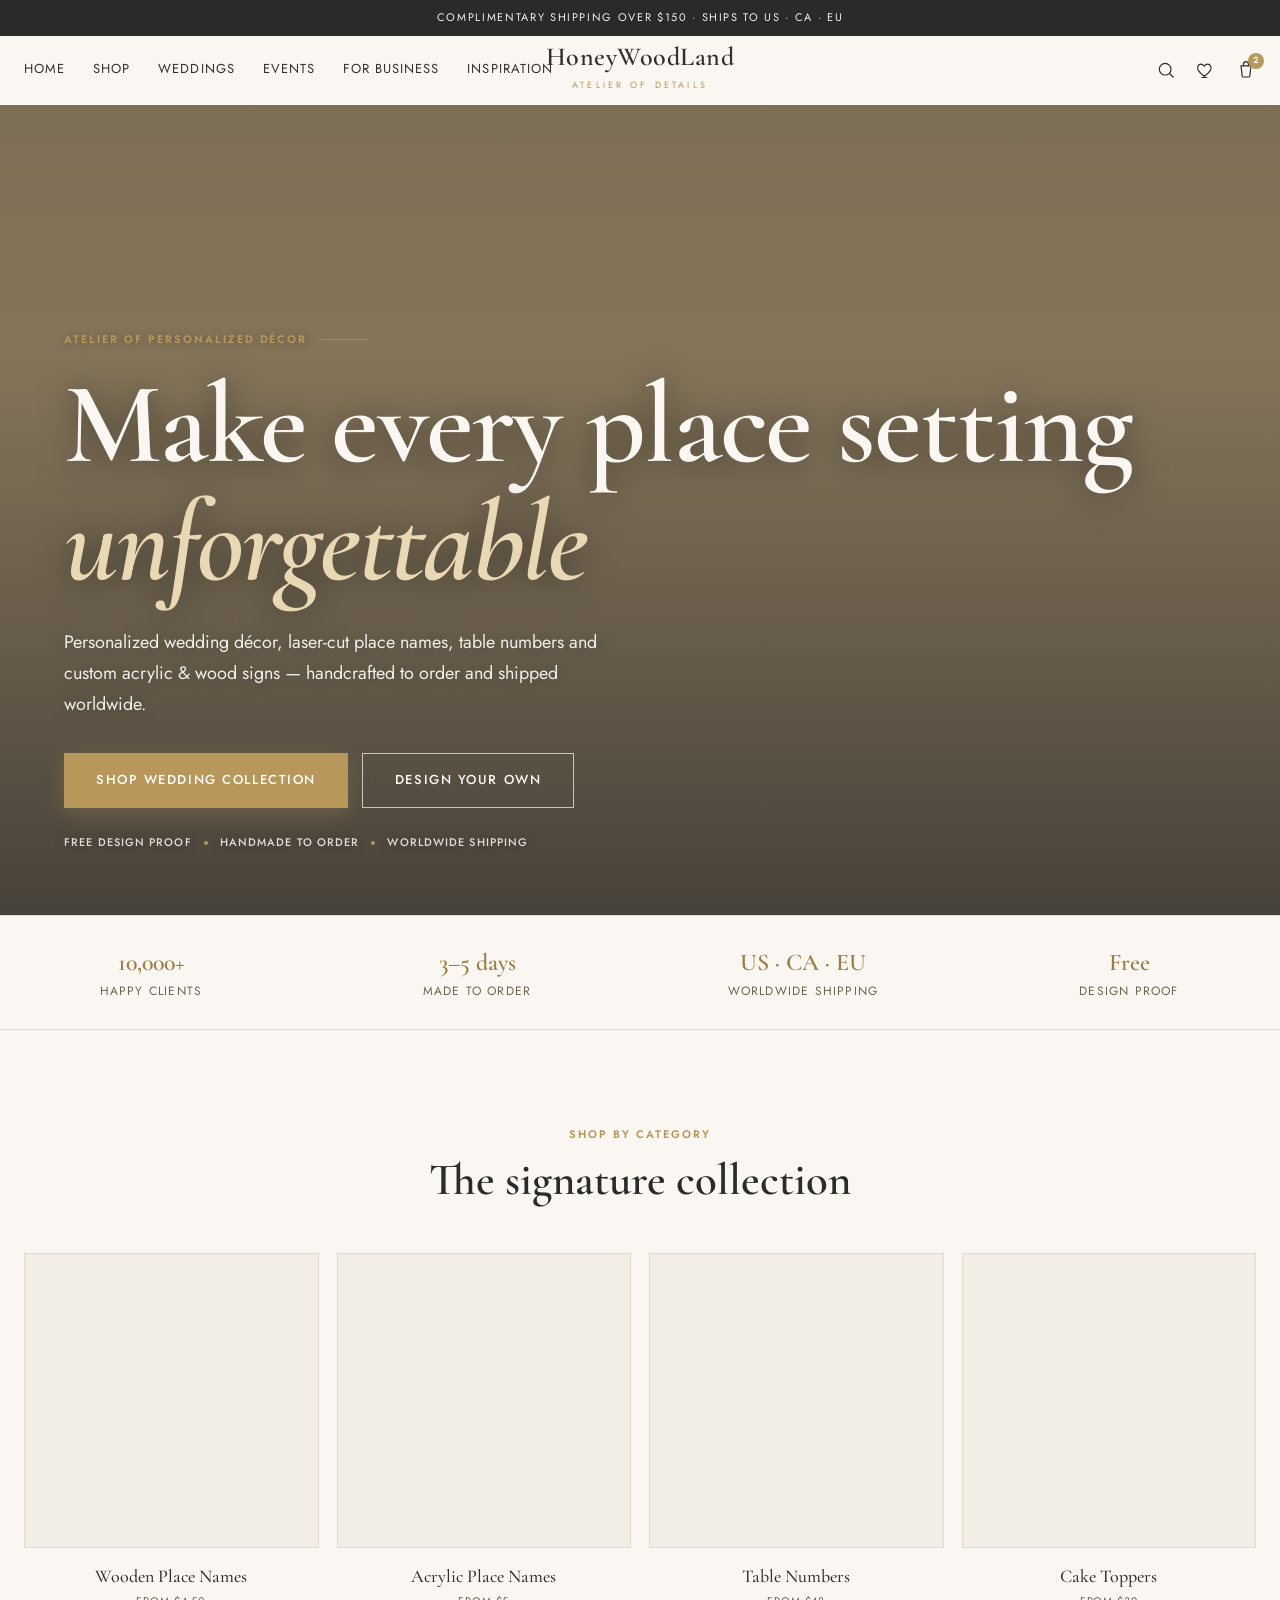
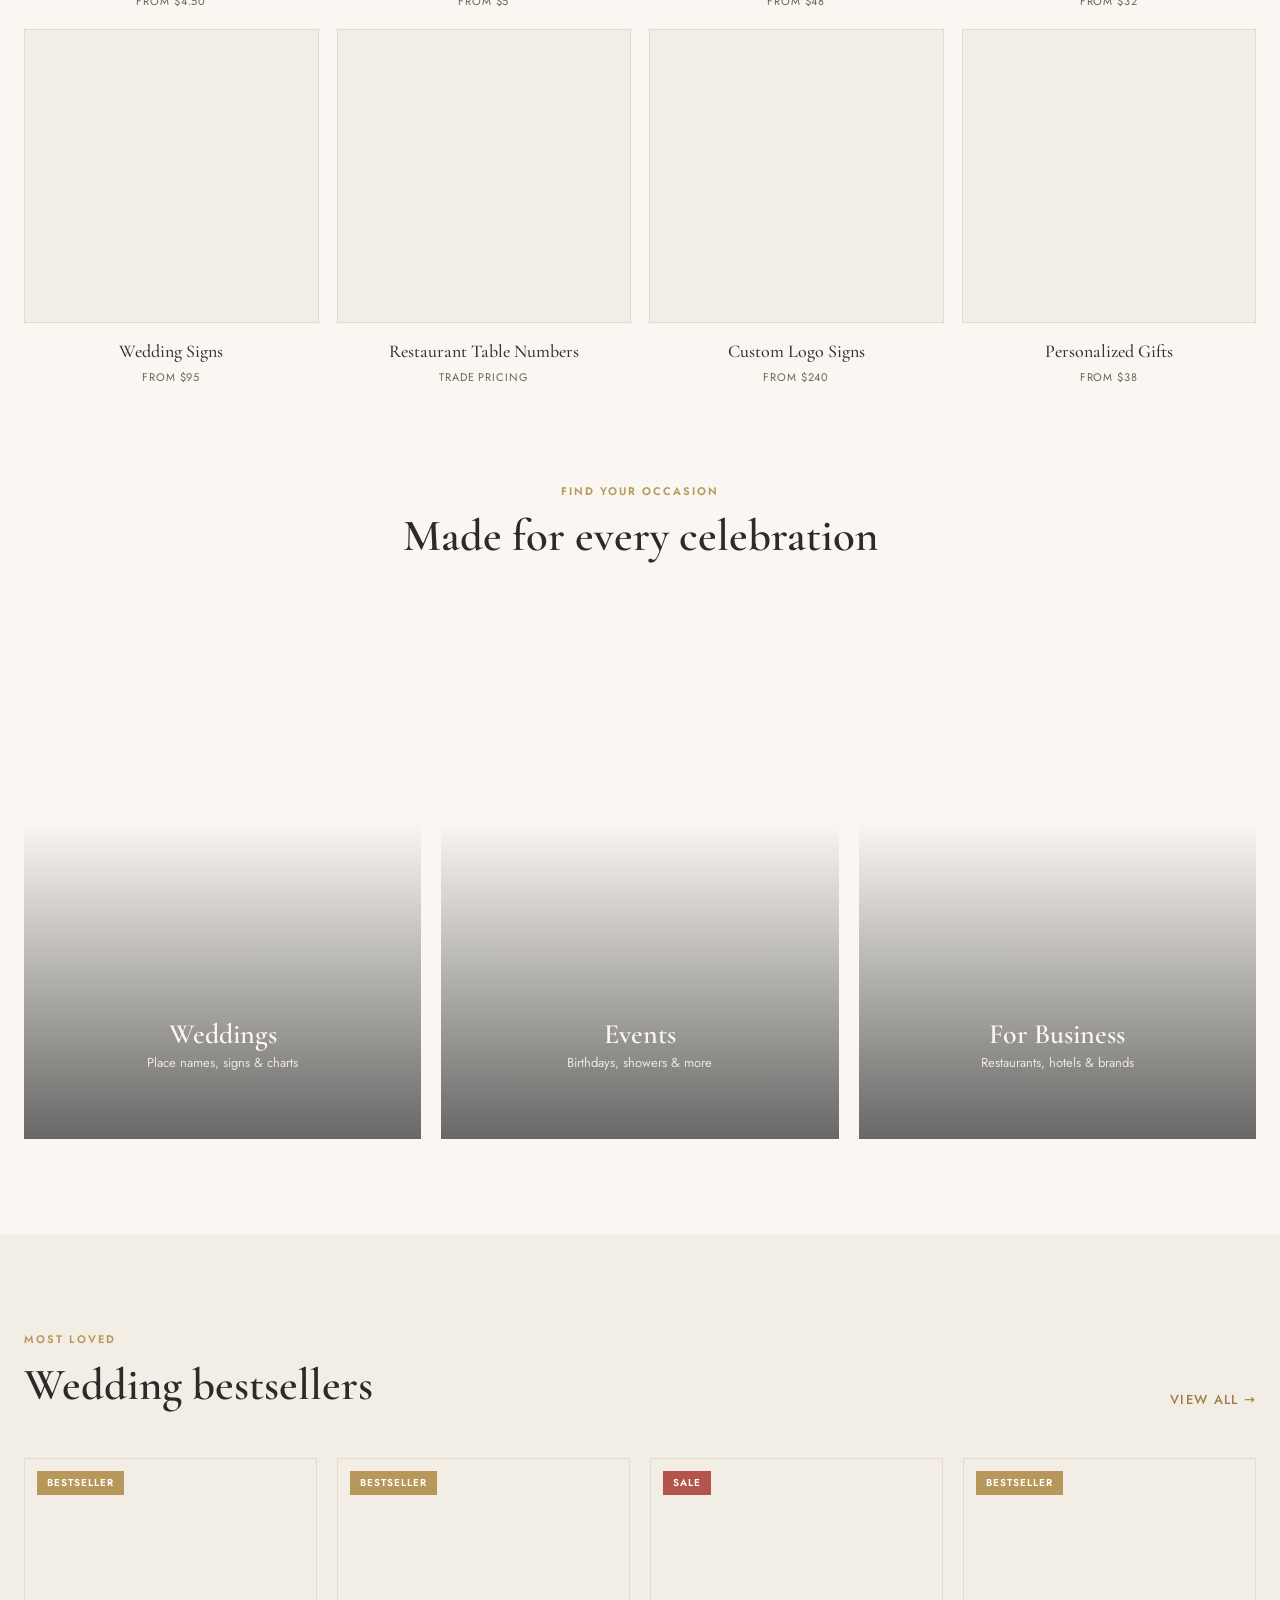
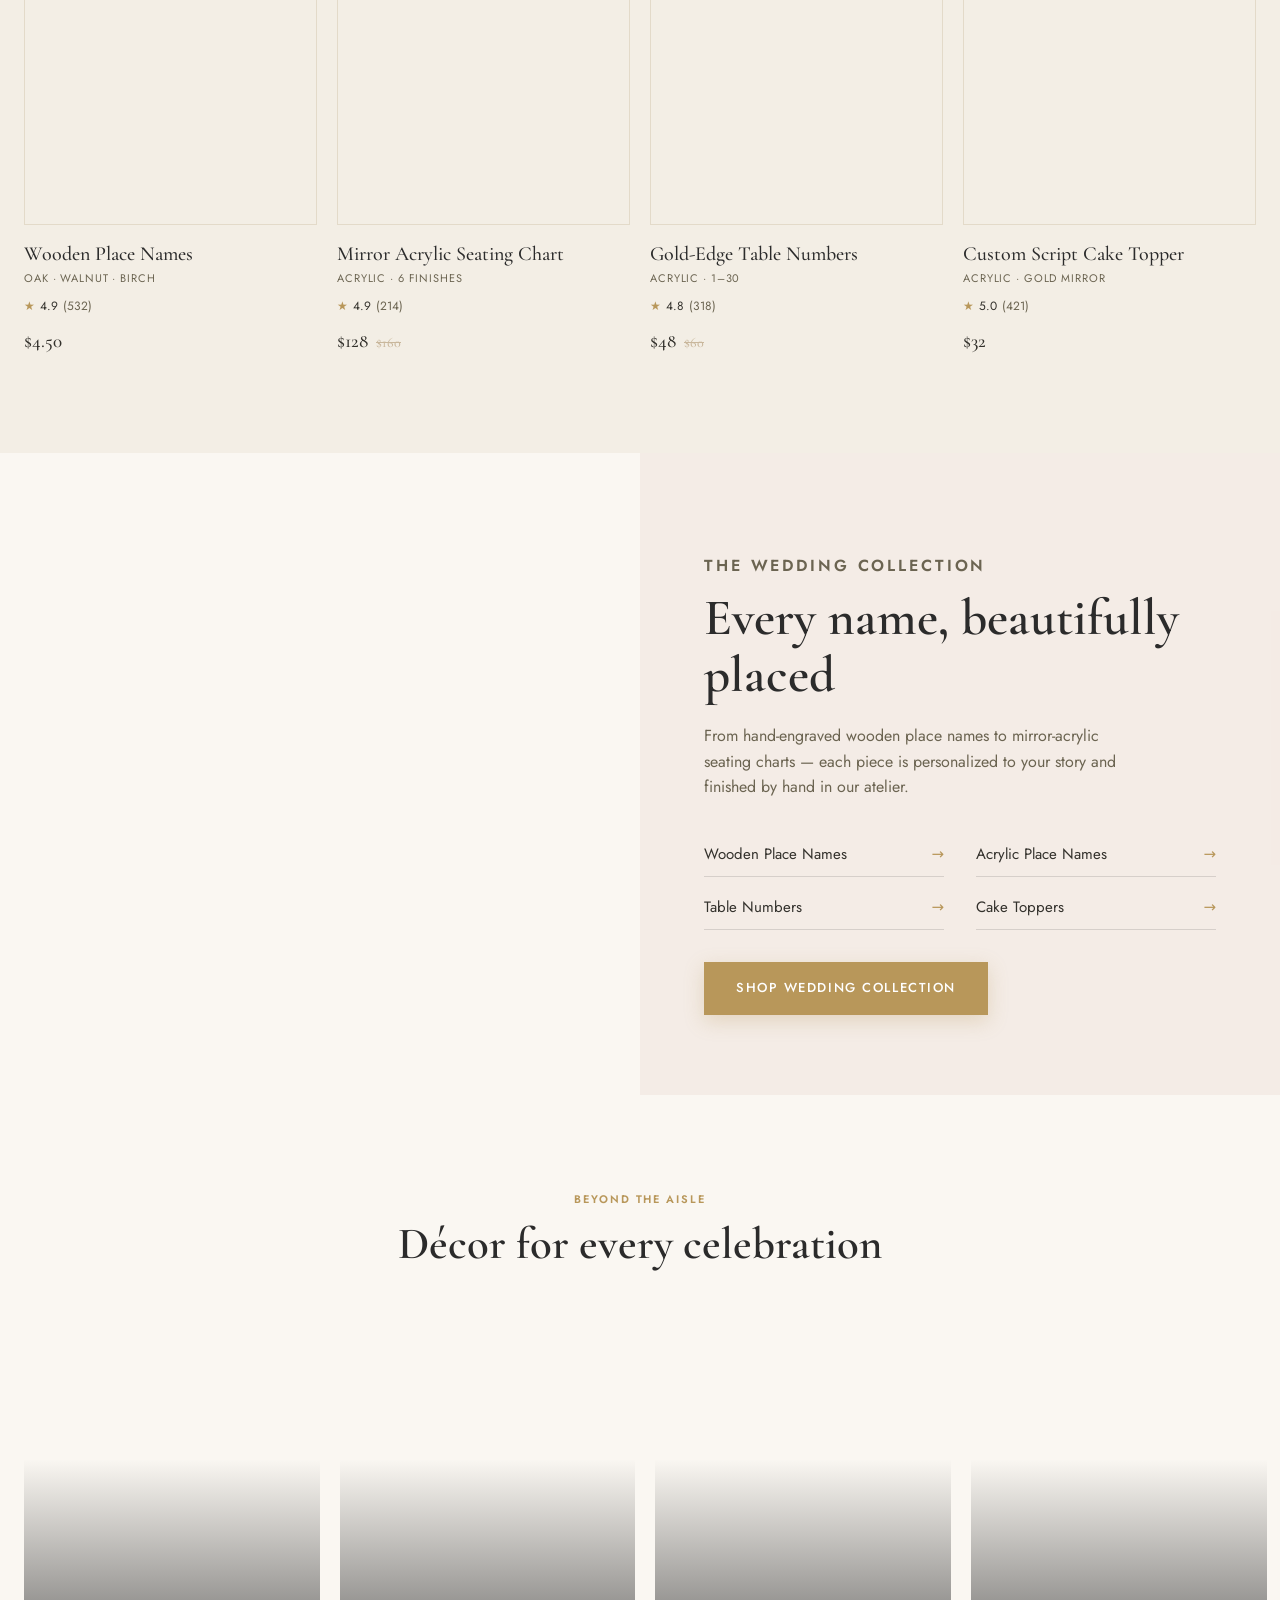
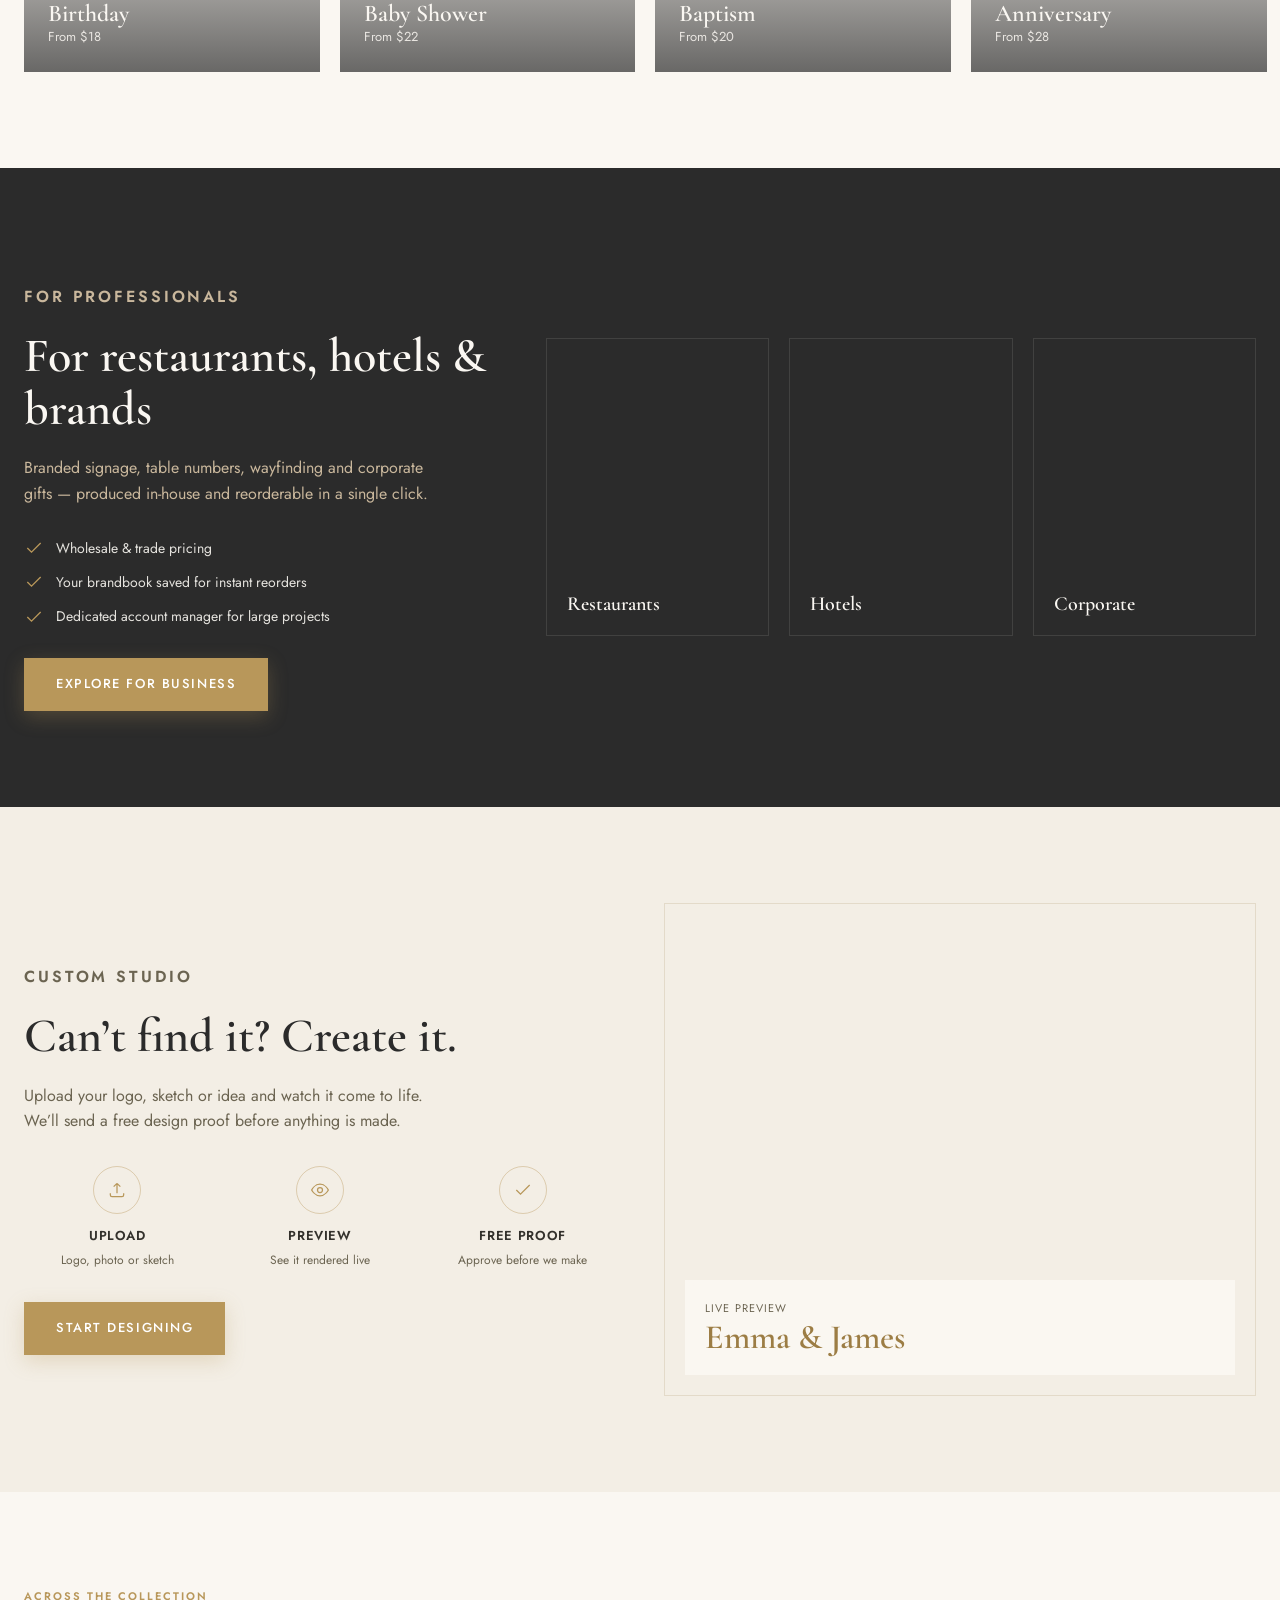
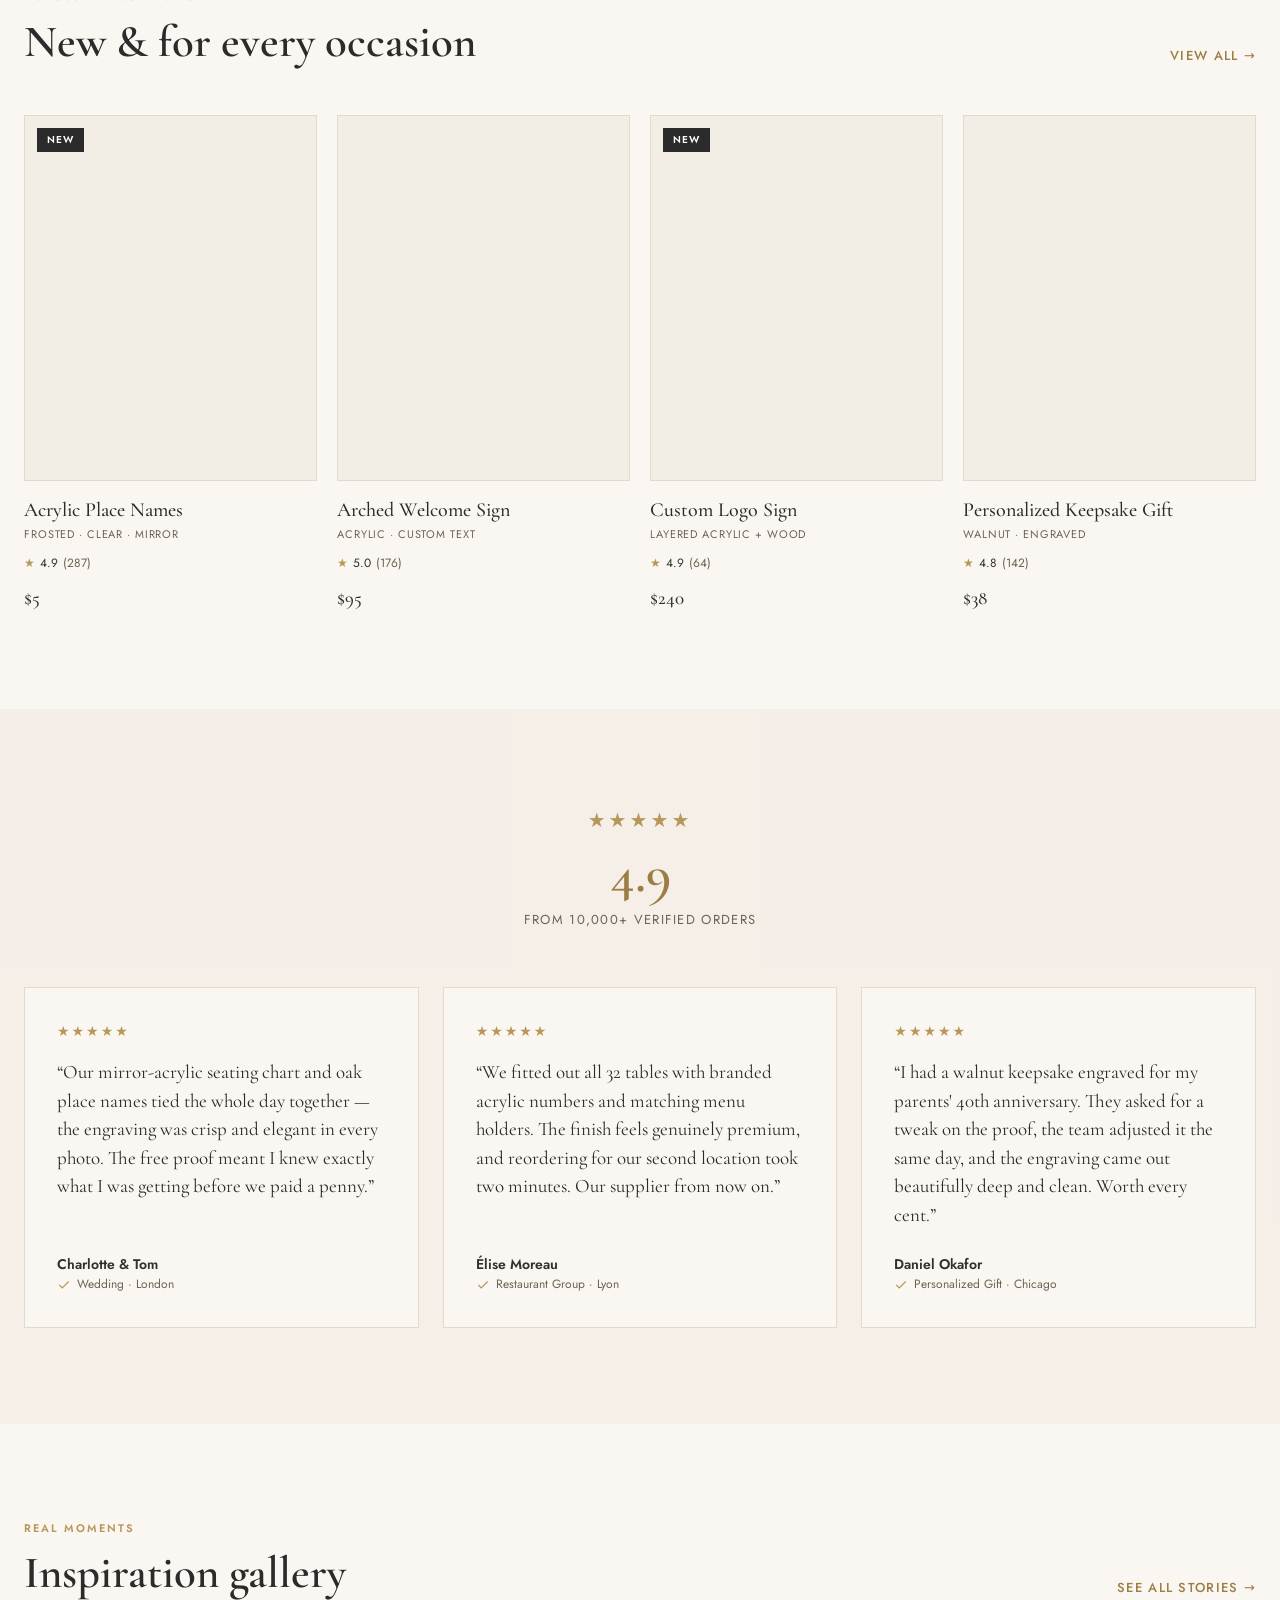
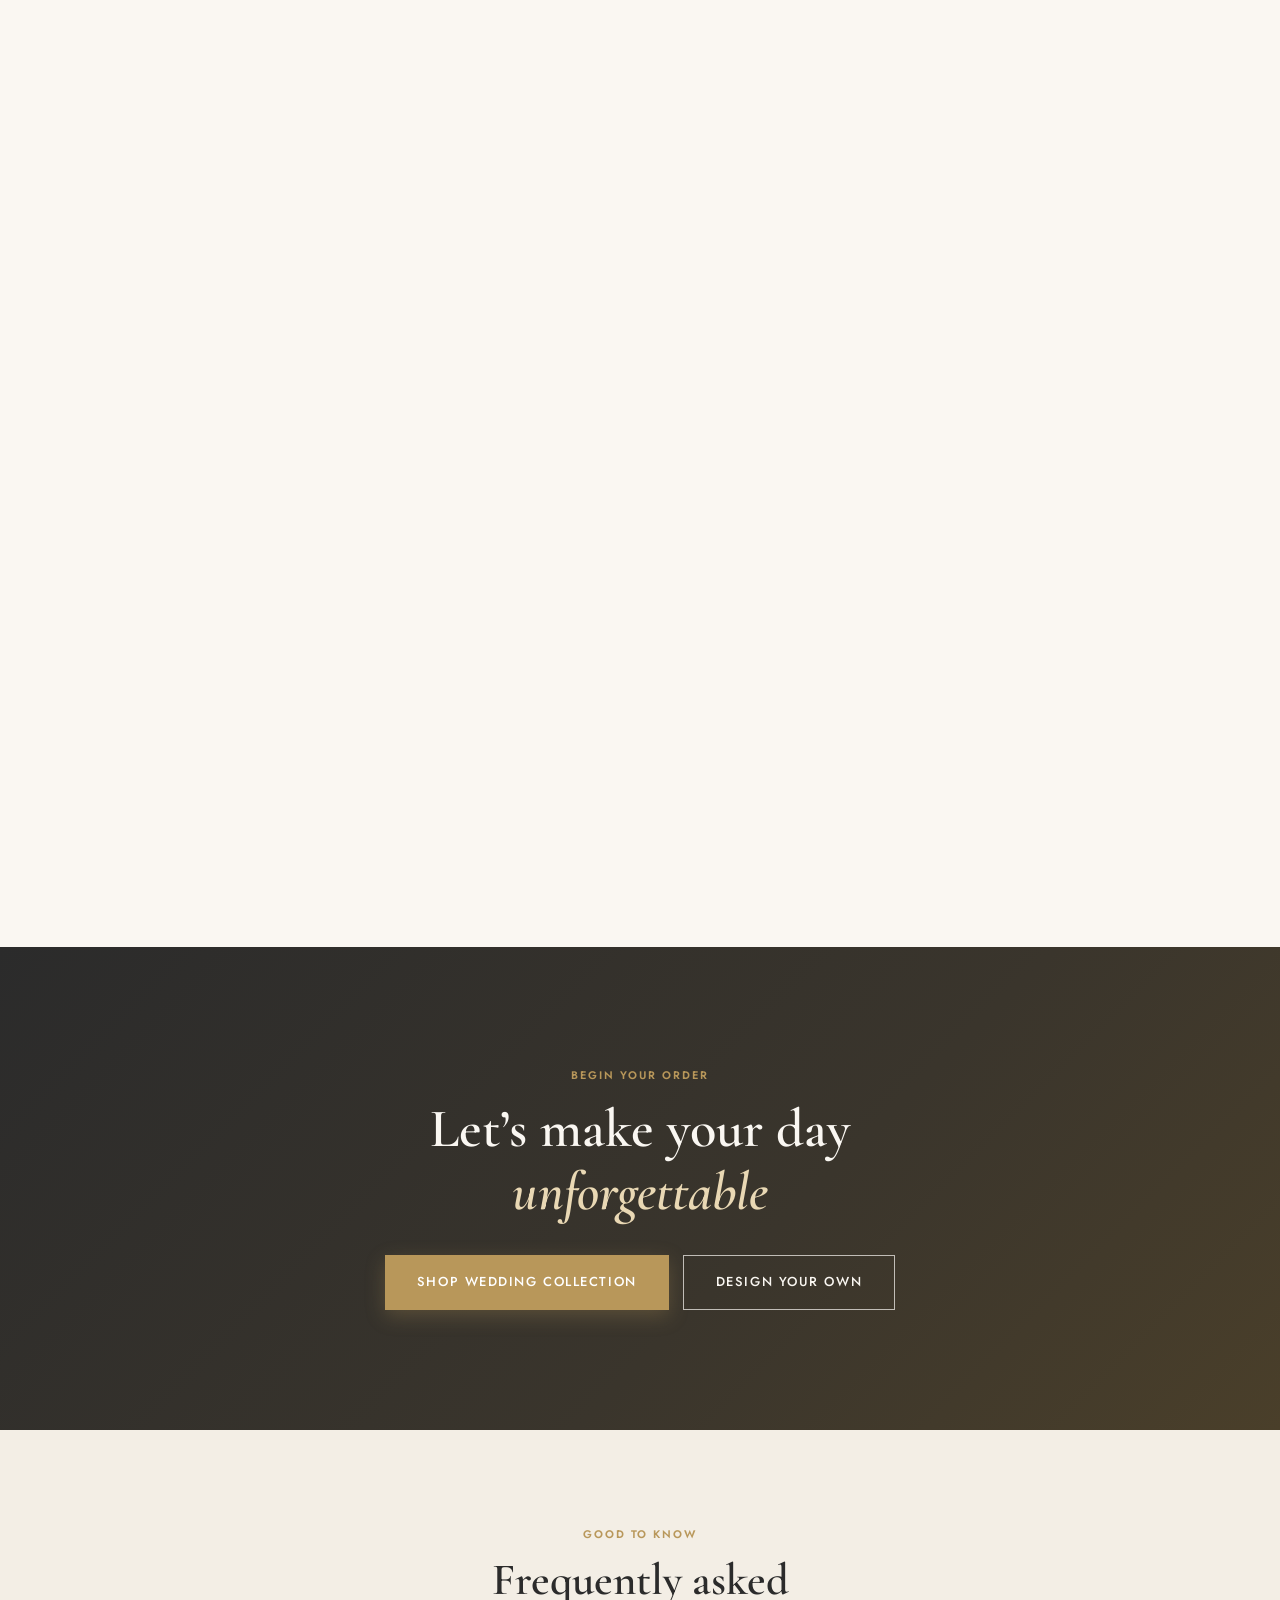
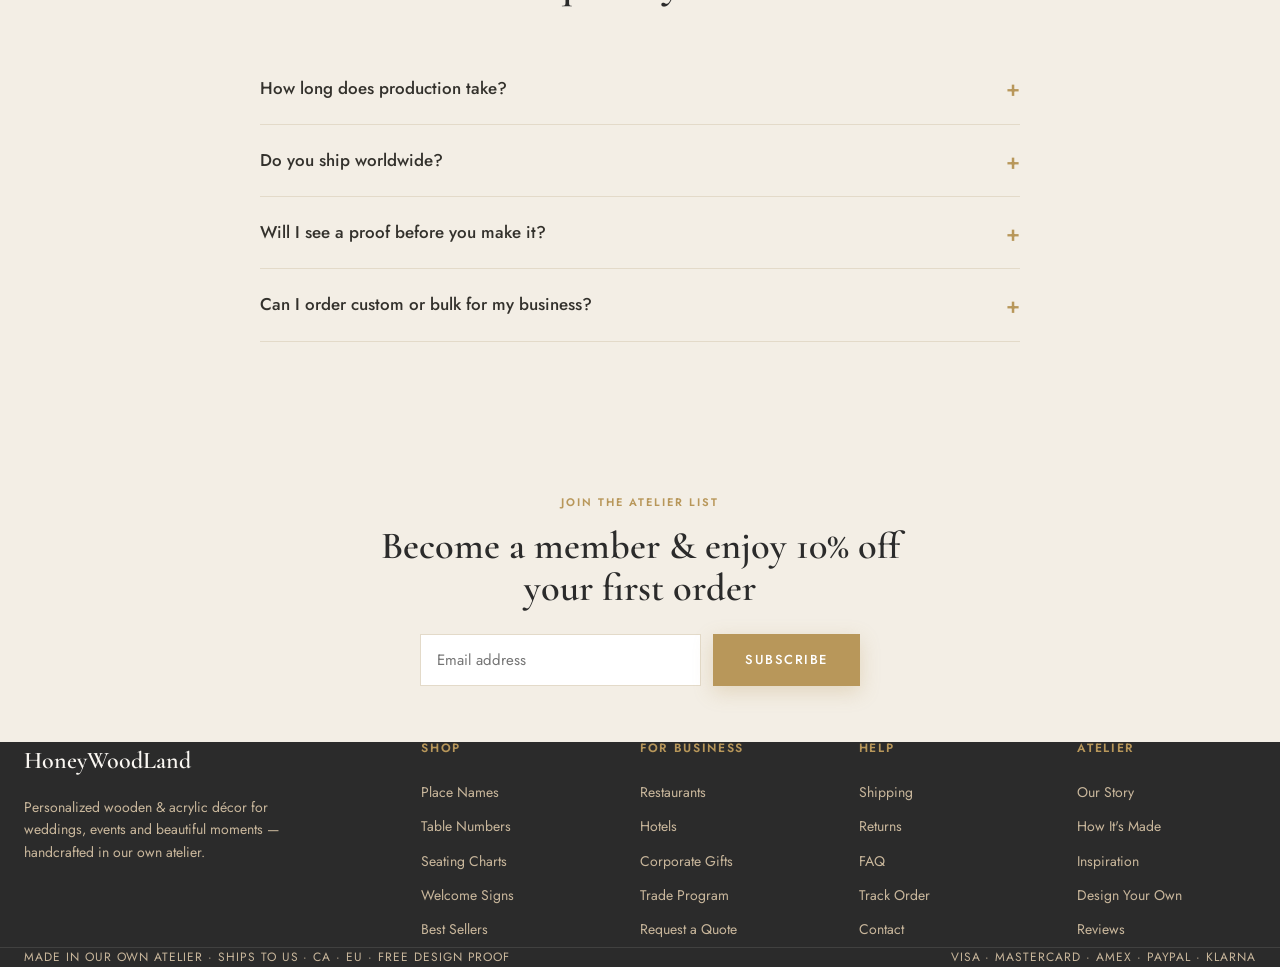
==== commit b0d7d2f5: "Clean index: remove duplicate mockup sections Co-Authored-By: Claude Opus 4.8 (1M context) <noreply@" ====
--- a/index.html
+++ b/index.html
@@ -314,133 +314,13 @@
   .faq-item.open .faq-a{max-height:200px;padding-bottom:22px}
   .faq-item.open .pm{transform:rotate(45deg)}
 
-  /* ============ SUB-PAGE MOCKUPS WRAP ============ */
-  .mock-label{text-align:center;padding:64px 0 0}
-  .mock-label .tag{display:inline-block;background:var(--charcoal);color:var(--ivory);font-size:11px;
-    letter-spacing:.18em;text-transform:uppercase;padding:8px 20px}
-  .mock-frame{border:1px solid var(--line);margin:32px auto 0;background:var(--ivory);overflow:hidden}
-
-  /* PRODUCT PAGE MOCKUP */
-  .pdp{display:grid;grid-template-columns:58% 42%;gap:40px;padding:40px}
-  .pdp .gallery .main{aspect-ratio:4/5;background-size:cover;background-position:center;border:1px solid var(--line);position:relative}
-  .pdp .gallery .main .badge{position:absolute;top:12px;left:12px;background:var(--gold);color:#fff;
-    font-size:10px;font-weight:600;letter-spacing:.1em;text-transform:uppercase;padding:4px 10px}
-  .pdp .gallery .thumbs{display:flex;gap:10px;margin-top:12px}
-  .pdp .gallery .thumbs div{width:18%;aspect-ratio:4/5;background-size:cover;background-position:center;border:1px solid var(--line)}
-  .pdp .gallery .thumbs div.active{border:1px solid var(--gold)}
-  .pdp h2{font-size:clamp(1.6rem,3vw,2.2rem)}
-  .pdp .rate{display:flex;align-items:center;gap:6px;font-size:13px;margin-top:8px}
-  .pdp .rate .s{color:var(--gold)}.pdp .rate .lk{color:var(--muted);text-decoration:underline}
-  .pdp .price{display:flex;align-items:center;gap:12px;margin-top:16px}
-  .pdp .price .now{font-size:26px;font-weight:500}
-  .pdp .price .old{font-size:16px;color:var(--taupe);text-decoration:line-through}
-  .pdp .price .save{background:var(--blush);color:var(--gold-deep);font-size:11px;font-weight:600;
-    letter-spacing:.05em;text-transform:uppercase;padding:3px 8px}
-  .opt{margin-top:26px}
-  .opt .lab{font-size:12px;font-weight:600;letter-spacing:.08em;text-transform:uppercase}
-  .opt .lab span{color:var(--muted)}
-  .swatches{display:flex;gap:12px;margin-top:12px}
-  .sw{width:38px;height:38px;border-radius:50%;border:1px solid var(--line);cursor:pointer;transition:box-shadow .2s}
-  .sw.active{box-shadow:0 0 0 2px var(--gold),0 0 0 4px var(--ivory)}
-  .sizes{display:flex;gap:12px;margin-top:12px}
-  .size{border:1px solid var(--line);padding:10px 16px;font-size:13px;cursor:pointer;transition:all .2s}
-  .size.active{background:var(--charcoal);color:var(--ivory);border-color:var(--charcoal)}
-  .person{margin-top:24px;border:1px solid var(--line);background:var(--ivory);padding:20px}
-  .person .lab{font-size:12px;font-weight:600;letter-spacing:.08em;text-transform:uppercase}
-  .person input{width:100%;height:48px;border:1px solid var(--line);background:#fff;padding:0 14px;
-    margin-top:12px;font-family:var(--sans);font-size:15px;outline:none}
-  .person input:focus{border-color:var(--gold)}
-  .preview{margin-top:14px;min-height:110px;background:var(--cream);display:flex;align-items:center;justify-content:center}
-  .preview span{font-family:var(--serif);font-size:36px;font-weight:600;color:var(--gold-deep)}
-  .pdp .addcart{width:100%;justify-content:center;margin-top:22px;padding:18px}
-  .pdp .trust{display:grid;grid-template-columns:repeat(3,1fr);gap:8px;border:none;border-top:1px solid var(--line);
-    margin-top:22px;padding-top:20px;text-align:center}
-  .pdp .trust .ti{font-size:11px;color:var(--muted)}
-  .pdp .trust svg{width:20px;height:20px;stroke:var(--gold);stroke-width:1.5;fill:none;margin:0 auto 6px}
-  @media(max-width:900px){.pdp{grid-template-columns:1fr;padding:24px}}
-
-  /* CATEGORY PAGE MOCKUP */
-  .plp{padding:0}
-  .plp-hero{position:relative;height:280px;background-size:cover;background-position:center;display:flex;
-    align-items:center;justify-content:center;text-align:center}
-  .plp-hero .ov{position:absolute;inset:0;background:rgba(43,43,43,.45)}
-  .plp-hero .c{position:relative;color:var(--ivory)}
-  .plp-hero h2{color:var(--ivory);font-size:clamp(2rem,4vw,3rem);text-shadow:0 2px 20px rgba(0,0,0,.4)}
-  .plp-bar{display:flex;justify-content:space-between;align-items:center;padding:16px 32px;border-bottom:1px solid var(--line)}
-  .plp-bar .chips{display:flex;gap:10px;flex-wrap:wrap}
-  .chip{border:1px solid var(--line);padding:7px 16px;font-size:12px;letter-spacing:.05em;text-transform:uppercase;cursor:pointer;transition:all .2s}
-  .chip.active{background:var(--charcoal);color:var(--ivory);border-color:var(--charcoal)}
-  .plp-body{display:grid;grid-template-columns:240px 1fr;gap:40px;padding:32px}
-  .filters .fg{border-bottom:1px solid var(--line);padding-bottom:20px;margin-bottom:20px}
-  .filters .fg .ft{font-size:13px;font-weight:600;letter-spacing:.08em;text-transform:uppercase;margin-bottom:14px}
-  .filters .fg label{display:flex;align-items:center;gap:10px;font-size:14px;color:var(--muted);padding:4px 0;cursor:pointer}
-  .filters .fg label .bx{width:16px;height:16px;border:1px solid var(--taupe)}
-  .filters .colors{display:flex;gap:10px;flex-wrap:wrap}
-  .filters .colors .c{width:26px;height:26px;border-radius:50%;border:1px solid var(--line);cursor:pointer}
-  @media(max-width:900px){.plp-body{grid-template-columns:1fr}.filters{display:none}}
-
-  /* CART MOCKUP */
-  .cart-mock{display:grid;grid-template-columns:1fr 360px;gap:48px;padding:40px}
-  .cart-item{display:flex;gap:20px;padding:24px 0;border-bottom:1px solid var(--line)}
-  .cart-item .thumb{width:90px;height:110px;background-size:cover;background-position:center;border:1px solid var(--line);flex-shrink:0}
-  .cart-item .cd{flex:1}
-  .cart-item h3{font-size:18px;font-weight:500}
-  .cart-item .v{font-size:13px;color:var(--muted);margin-top:4px}
-  .cart-item .qty{display:inline-flex;border:1px solid var(--line);margin-top:14px}
-  .cart-item .qty button{width:32px;height:32px;background:none;border:none;cursor:pointer;font-size:16px;color:var(--charcoal)}
-  .cart-item .qty span{width:36px;display:inline-flex;align-items:center;justify-content:center;font-size:14px}
-  .cart-sum{background:var(--cream);border:1px solid var(--line);padding:28px;height:fit-content}
-  .cart-sum h2{font-size:22px;margin-bottom:20px}
-  .cart-sum .ln{display:flex;justify-content:space-between;font-size:14px;padding:6px 0;color:var(--muted)}
-  .cart-sum .tot{display:flex;justify-content:space-between;font-size:18px;font-weight:500;color:var(--charcoal);
-    border-top:1px solid var(--line);margin-top:14px;padding-top:16px}
-  .cart-sum .ship-bar{height:6px;background:var(--line);margin:16px 0;border-radius:3px;overflow:hidden}
-  .cart-sum .ship-bar i{display:block;height:100%;width:78%;background:var(--gold)}
-  @media(max-width:900px){.cart-mock{grid-template-columns:1fr;padding:24px}}
-
-  /* MOBILE MOCKUP */
-  .phones{display:flex;gap:32px;justify-content:center;flex-wrap:wrap}
-  .phone{width:300px;border:10px solid var(--charcoal);border-radius:40px;overflow:hidden;background:var(--ivory);
-    box-shadow:0 30px 60px rgba(43,43,43,.18)}
-  .phone .scr{height:560px;overflow-y:auto;scrollbar-width:none}
-  .phone .scr::-webkit-scrollbar{display:none}
-  .ph-head{display:flex;align-items:center;justify-content:space-between;padding:14px 16px;border-bottom:1px solid var(--line)}
-  .ph-head .mn{font-family:var(--serif);font-size:18px;font-weight:600}
-  .ph-head svg{width:18px;height:18px;stroke:var(--charcoal);stroke-width:1.5;fill:none}
-  .ph-hero{height:300px;background-size:cover;background-position:center;position:relative;display:flex;align-items:flex-end}
-  .ph-hero .ov{position:absolute;inset:0;background:linear-gradient(180deg,transparent 30%,rgba(43,43,43,.6))}
-  .ph-hero .c{position:relative;padding:20px;color:var(--ivory)}
-  .ph-hero h2{color:var(--ivory);font-size:26px}
-  .ph-hero .b{display:inline-block;margin-top:12px;background:var(--gold);color:#fff;font-size:11px;
-    letter-spacing:.1em;text-transform:uppercase;padding:10px 18px}
-  .ph-prods{display:grid;grid-template-columns:1fr 1fr;gap:10px;padding:16px}
-  .ph-card .im{aspect-ratio:4/5;background-size:cover;background-position:center;border:1px solid var(--line)}
-  .ph-card .nm{font-family:var(--serif);font-size:15px;margin-top:8px}
-  .ph-card .pr{font-size:13px;color:var(--charcoal);margin-top:2px}
-  .ph-sticky{position:sticky;bottom:0;background:rgba(250,247,242,.96);backdrop-filter:blur(6px);
-    border-top:1px solid var(--line);display:flex;justify-content:space-between;align-items:center;padding:12px 16px}
-  .ph-sticky .pp{font-size:17px;font-weight:500}
-  .ph-sticky .ab{background:var(--gold);color:#fff;font-size:11px;letter-spacing:.1em;text-transform:uppercase;padding:10px 16px}
-  .ph-opts{padding:16px}
-  .ph-opts .sw-row{display:flex;gap:8px;margin-top:8px}
-  .ph-opts .sw-row .s{width:30px;height:30px;border-radius:50%;border:1px solid var(--line)}
-  .ph-opts .s.active{box-shadow:0 0 0 2px var(--gold),0 0 0 4px var(--ivory)}
-  .ph-prev{background:var(--cream);min-height:80px;display:flex;align-items:center;justify-content:center;margin-top:14px}
-  .ph-prev span{font-family:var(--serif);font-size:26px;color:var(--gold-deep)}
-
   /* reveal */
   .reveal{opacity:0;transform:translateY(28px);transition:all .9s cubic-bezier(.22,1,.36,1)}
   .reveal.in{opacity:1;transform:none}
 
-  /* ============ PAGE MOCK INTERACTIVE STATES ============ */
-  /* (header/footer/drawer/search/toast styles now live in assets/site.css) */
-  .catgrid a,.cat,.ev,.biz-card,.card,.chip,.filters label,.filters .colors .c,
-  .cart-item .qty button,.sublinks a,.arrow{cursor:pointer}
-  .chip{user-select:none}
-  .filters .fg label .bx.on{background:var(--gold);border-color:var(--gold);position:relative}
-  .filters .fg label .bx.on::after{content:"";position:absolute;left:4px;top:1px;width:5px;height:9px;
-    border:solid #fff;border-width:0 2px 2px 0;transform:rotate(45deg)}
-  .filters .colors .c.on{box-shadow:0 0 0 2px var(--gold),0 0 0 4px var(--ivory)}
+  /* ============ INTERACTIVE STATES ============ */
+  /* (header/footer/drawer/search/toast styles live in assets/site.css) */
+  .catgrid a,.cat,.ev,.biz-card,.card,.sublinks a,.arrow{cursor:pointer}
 </style>
 </head>
 <body>
@@ -609,7 +489,7 @@
         <div class="step"><div class="ic"><svg viewBox="0 0 24 24"><path d="M2 12s3.5-7 10-7 10 7 10 7-3.5 7-10 7-10-7-10-7z"/><circle cx="12" cy="12" r="3"/></svg></div><div class="t">Preview</div><div class="c">See it rendered live</div></div>
         <div class="step"><div class="ic"><svg viewBox="0 0 24 24"><path d="M20 6 9 17l-5-5"/></svg></div><div class="t">Free proof</div><div class="c">Approve before we make</div></div>
       </div>
-      <a class="btn btn-primary" href="#product">Start Designing</a>
+      <a class="btn btn-primary" href="product.html">Start Designing</a>
     </div>
     <div class="dyo-preview reveal">
       <div class="bg" role="img" aria-label="Live preview of a custom acrylic place name design" style="background-image:url('https://images.unsplash.com/photo-1606800052052-a08af7148866?auto=format&fit=crop&w=900&q=80')"></div>
@@ -658,194 +538,6 @@
       <a><div class="bg" role="img" aria-label="Personalized event décor and table numbers" style="background-image:url('https://images.unsplash.com/photo-1530103862676-de8c9debad1d?auto=format&fit=crop&w=600&q=80')"></div><div class="ov"><span>View story →</span></div></a>
       <a><div class="bg" role="img" aria-label="Personalized engraved keepsake gift detail" style="background-image:url('https://images.unsplash.com/photo-1525258946800-98cfd641d0de?auto=format&fit=crop&w=600&q=80')"></div><div class="ov"><span>View story →</span></div></a>
     </div>
-  </div>
-</section>
-
-<!-- ============ PRODUCT PAGE MOCKUP ============ -->
-<div class="wrap mock-label" id="product"><span class="tag">Product Page</span></div>
-<div class="wrap"><div class="mock-frame">
-  <div class="pdp">
-    <div class="gallery">
-      <div class="main" role="img" aria-label="Gold-edge personalized acrylic wedding table numbers" style="background-image:url('https://images.unsplash.com/photo-1523438885200-e635ba2c371e?auto=format&fit=crop&w=900&q=80')"><span class="badge">Bestseller</span></div>
-      <div class="thumbs">
-        <div class="active" style="background-image:url('https://images.unsplash.com/photo-1523438885200-e635ba2c371e?auto=format&fit=crop&w=200&q=80')"></div>
-        <div style="background-image:url('https://images.unsplash.com/photo-1478146896981-b80fe463b330?auto=format&fit=crop&w=200&q=80')"></div>
-        <div style="background-image:url('https://images.unsplash.com/photo-1606800052052-a08af7148866?auto=format&fit=crop&w=200&q=80')"></div>
-        <div style="background-image:url('https://images.unsplash.com/photo-1519225421980-715cb0215aed?auto=format&fit=crop&w=200&q=80')"></div>
-        <div style="background-image:url('https://images.unsplash.com/photo-1464366400600-7168b8af9bc3?auto=format&fit=crop&w=200&q=80')"></div>
-      </div>
-    </div>
-    <div class="buy">
-      <h2>Gold-Edge Acrylic Table Numbers</h2>
-      <div class="rate"><span class="s">★</span> 4.8 <span class="lk">(318 reviews)</span></div>
-      <div class="price"><span class="now">$48</span><span class="old">$60</span><span class="save">Save 20%</span></div>
-
-      <div class="opt">
-        <div class="lab">Material — <span id="matName">Acrylic</span></div>
-        <div class="swatches" id="matSw">
-          <div class="sw active" style="background:#EBD9D2" data-n="Acrylic"></div>
-          <div class="sw" style="background:#C9B79C" data-n="Oak"></div>
-          <div class="sw" style="background:#6B4A2B" data-n="Walnut"></div>
-          <div class="sw" style="background:#9C8B73" data-n="MDF"></div>
-        </div>
-      </div>
-
-      <div class="opt">
-        <div class="lab">Finish — <span id="finName">Gold Mirror</span></div>
-        <div class="swatches" id="finSw">
-          <div class="sw active" style="background:#B8975A" data-n="Gold Mirror"></div>
-          <div class="sw" style="background:#2B2B2B" data-n="Charcoal"></div>
-          <div class="sw" style="background:#F3EEE5" data-n="Frosted"></div>
-          <div class="sw" style="background:#EBD9D2" data-n="Blush"></div>
-        </div>
-      </div>
-
-      <div class="opt">
-        <div class="lab">Size</div>
-        <div class="sizes" id="sizes">
-          <div class="size">Small 3"</div>
-          <div class="size active">Medium 4"</div>
-          <div class="size">Large 5"</div>
-        </div>
-      </div>
-
-      <div class="person">
-        <div class="lab">Personalize</div>
-        <input id="pdpInput" value="Emma & James" maxlength="22" />
-        <div class="preview"><span id="pdpPrev">Emma &amp; James</span></div>
-      </div>
-
-      <a class="btn btn-primary addcart">Add to Cart — $48</a>
-
-      <div class="trust">
-        <div><svg viewBox="0 0 24 24"><path d="M12 2 4 6v6c0 5 3.5 8 8 10 4.5-2 8-5 8-10V6l-8-4z"/></svg><div class="ti">Secure payment</div></div>
-        <div><svg viewBox="0 0 24 24"><path d="M20 6 9 17l-5-5"/></svg><div class="ti">Free design proof</div></div>
-        <div><svg viewBox="0 0 24 24"><path d="M14 2 4 12l4 4L18 6z"/><path d="m18 6 2 2-3 3-2-2z"/></svg><div class="ti">Own production</div></div>
-      </div>
-    </div>
-  </div>
-</div></div>
-
-<!-- ============ CATEGORY PAGE MOCKUP ============ -->
-<div class="wrap mock-label" id="shop"><span class="tag">Category Page</span></div>
-<div class="wrap"><div class="mock-frame plp">
-  <div class="plp-hero" role="img" aria-label="Personalized wedding table numbers collection banner" style="background-image:url('https://images.unsplash.com/photo-1523438885200-e635ba2c371e?auto=format&fit=crop&w=2000&q=80')">
-    <div class="ov"></div>
-    <div class="c"><p class="overline" style="color:var(--gold)">The Wedding Collection</p><h2>Table Numbers</h2></div>
-  </div>
-  <div class="plp-bar">
-    <div class="chips">
-      <div class="chip active">All</div><div class="chip">Rustic</div><div class="chip">Modern</div><div class="chip">Luxe</div><div class="chip">Minimal</div>
-    </div>
-    <div style="font-size:13px;color:var(--muted)">18 pieces · Sort: Popular</div>
-  </div>
-  <div class="plp-body">
-    <aside class="filters">
-      <div class="fg">
-        <div class="ft">Material</div>
-        <label><span class="bx"></span>Acrylic</label>
-        <label><span class="bx"></span>Wood</label>
-        <label><span class="bx"></span>MDF</label>
-        <label><span class="bx"></span>Plywood</label>
-      </div>
-      <div class="fg">
-        <div class="ft">Finish</div>
-        <div class="colors">
-          <div class="c" style="background:#B8975A"></div><div class="c" style="background:#2B2B2B"></div>
-          <div class="c" style="background:#F3EEE5"></div><div class="c" style="background:#EBD9D2"></div>
-          <div class="c" style="background:#C9B79C"></div>
-        </div>
-      </div>
-      <div class="fg" style="border:none">
-        <div class="ft">Turnaround</div>
-        <label><span class="bx"></span>Rush (1–2 days)</label>
-        <label><span class="bx"></span>3–5 days</label>
-      </div>
-    </aside>
-    <div class="prods" id="plpProds" style="grid-template-columns:repeat(3,1fr)"></div>
-  </div>
-</div></div>
-
-<!-- ============ CART MOCKUP ============ -->
-<div class="wrap mock-label" id="cart"><span class="tag">Cart</span></div>
-<div class="wrap"><div class="mock-frame">
-  <div class="cart-mock">
-    <div>
-      <h2 style="font-size:28px;margin-bottom:8px">Your Cart</h2>
-      <p style="font-size:14px;color:var(--muted);margin-bottom:20px">2 items</p>
-      <div class="cart-item" data-unit="48">
-        <div class="thumb" style="background-image:url('https://images.unsplash.com/photo-1523438885200-e635ba2c371e?auto=format&fit=crop&w=200&q=80')"></div>
-        <div class="cd">
-          <h3>Gold-Edge Acrylic Table Numbers</h3>
-          <div class="v">Acrylic · Gold Mirror · 1–20</div>
-          <div class="qty"><button type="button">−</button><span>2</span><button type="button">+</button></div>
-        </div>
-        <div class="line" style="font-weight:500">$96</div>
-      </div>
-      <div class="cart-item" data-unit="95">
-        <div class="thumb" style="background-image:url('https://images.unsplash.com/photo-1591604466107-ec97de577aff?auto=format&fit=crop&w=200&q=80')"></div>
-        <div class="cd">
-          <h3>Arched Acrylic Welcome Sign</h3>
-          <div class="v">Acrylic · "Emma & James"</div>
-          <div class="qty"><button type="button">−</button><span>1</span><button type="button">+</button></div>
-        </div>
-        <div class="line" style="font-weight:500">$95</div>
-      </div>
-    </div>
-    <div class="cart-sum">
-      <h2>Order Summary</h2>
-      <div style="font-size:13px;color:var(--muted)" id="cShip">Add $14 more for complimentary shipping</div>
-      <div class="ship-bar"><i id="cBar"></i></div>
-      <div class="ln"><span>Subtotal</span><span id="cSub">$191</span></div>
-      <div class="ln"><span>Member discount</span><span style="color:var(--gold-deep)">−$10</span></div>
-      <div class="ln"><span>Shipping</span><span>Calculated</span></div>
-      <div class="tot"><span>Total</span><span id="cTot">$181</span></div>
-      <a class="btn btn-primary" style="width:100%;justify-content:center;margin-top:20px">Checkout</a>
-      <div style="text-align:center;font-size:12px;color:var(--muted);margin-top:14px">Free design proof before production</div>
-    </div>
-  </div>
-</div></div>
-
-<!-- ============ MOBILE MOCKUP ============ -->
-<div class="wrap mock-label"><span class="tag">Mobile Responsive</span></div>
-<section class="section" style="padding-top:32px">
-  <div class="wrap phones">
-    <!-- Phone 1: Home -->
-    <div class="phone"><div class="scr">
-      <div class="ph-head">
-        <svg viewBox="0 0 24 24"><line x1="3" y1="6" x2="21" y2="6"/><line x1="3" y1="12" x2="21" y2="12"/><line x1="3" y1="18" x2="21" y2="18"/></svg>
-        <span class="mn">HoneyWoodLand</span>
-        <svg viewBox="0 0 24 24"><path d="M6 7h12l-1.5 12.5a1 1 0 0 1-1 .9H8.5a1 1 0 0 1-1-.9L6 7z"/></svg>
-      </div>
-      <div class="ph-hero" style="background-image:url('https://images.unsplash.com/photo-1519225421980-715cb0215aed?auto=format&fit=crop&w=600&q=80')">
-        <div class="ov"></div>
-        <div class="c"><p class="overline" style="color:var(--gold)">Bespoke Décor</p><h2>Details to remember</h2><span class="b">Shop Weddings</span></div>
-      </div>
-      <div class="ph-prods">
-        <div class="ph-card"><div class="im" style="background-image:url('https://images.unsplash.com/photo-1519225421980-715cb0215aed?auto=format&fit=crop&w=300&q=80')"></div><div class="nm">Seating Chart</div><div class="pr">$128</div></div>
-        <div class="ph-card"><div class="im" style="background-image:url('https://images.unsplash.com/photo-1464366400600-7168b8af9bc3?auto=format&fit=crop&w=300&q=80')"></div><div class="nm">Place Names</div><div class="pr">$4.50</div></div>
-        <div class="ph-card"><div class="im" style="background-image:url('https://images.unsplash.com/photo-1523438885200-e635ba2c371e?auto=format&fit=crop&w=300&q=80')"></div><div class="nm">Table Numbers</div><div class="pr">$48</div></div>
-        <div class="ph-card"><div class="im" style="background-image:url('https://images.unsplash.com/photo-1591604466107-ec97de577aff?auto=format&fit=crop&w=300&q=80')"></div><div class="nm">Welcome Sign</div><div class="pr">$95</div></div>
-      </div>
-    </div></div>
-    <!-- Phone 2: Product -->
-    <div class="phone"><div class="scr">
-      <div class="ph-head">
-        <svg viewBox="0 0 24 24"><path d="M15 18l-6-6 6-6"/></svg>
-        <span class="mn">Table Numbers</span>
-        <svg viewBox="0 0 24 24"><path d="M12 21s-7-4.5-9.5-9C1 9 2.5 5 6 5c2 0 3.2 1.3 4 2.5C10.8 6.3 12 5 14 5c3.5 0 5 4 3.5 7-2.5 4.5-9.5 9-9.5 9z"/></svg>
-      </div>
-      <div style="aspect-ratio:4/5;background-size:cover;background-position:center;background-image:url('https://images.unsplash.com/photo-1523438885200-e635ba2c371e?auto=format&fit=crop&w=400&q=80')"></div>
-      <div class="ph-opts">
-        <h2 style="font-size:22px">Gold-Edge Table Numbers</h2>
-        <div style="font-size:13px;color:var(--gold);margin-top:4px">★ 4.8 (318)</div>
-        <div style="font-size:22px;font-weight:500;margin-top:8px">$48 <span style="color:var(--taupe);text-decoration:line-through;font-size:15px">$60</span></div>
-        <div style="font-size:11px;font-weight:600;letter-spacing:.08em;text-transform:uppercase;margin-top:16px">Finish</div>
-        <div class="sw-row"><div class="s active" style="background:#B8975A"></div><div class="s" style="background:#2B2B2B"></div><div class="s" style="background:#F3EEE5"></div><div class="s" style="background:#EBD9D2"></div></div>
-        <div class="ph-prev"><span>Emma &amp; James</span></div>
-      </div>
-      <div class="ph-sticky"><span class="pp">$48</span><span class="ab">Add to Cart</span></div>
-    </div></div>
   </div>
 </section>
 
@@ -914,7 +606,6 @@
   }
   document.getElementById('bestsellers').innerHTML = best.map(card).join('');
   document.getElementById('newarrivals').innerHTML = fresh.map(card).join('');
-  document.getElementById('plpProds').innerHTML = [...best,...fresh.slice(0,2)].map(card).join('');
 
   /* reviews */
   const revs=[
@@ -950,39 +641,9 @@
   /* FAQ */
   document.querySelectorAll('.faq-q').forEach(q=>q.addEventListener('click',()=>q.parentElement.classList.toggle('open')));
 
-  /* PDP swatches + size */
-  function bindSwatch(id,nameId){
-    const wrap=document.getElementById(id);
-    wrap.querySelectorAll('.sw').forEach(s=>s.addEventListener('click',()=>{
-      wrap.querySelector('.active').classList.remove('active');s.classList.add('active');
-      document.getElementById(nameId).textContent=s.dataset.n;
-      updatePrev();
-    }));
-  }
-  bindSwatch('matSw','matName');bindSwatch('finSw','finName');
-  document.querySelectorAll('#sizes .size').forEach(s=>s.addEventListener('click',()=>{
-    document.querySelector('#sizes .active').classList.remove('active');s.classList.add('active');
-  }));
-  const pInput=document.getElementById('pdpInput'),pPrev=document.getElementById('pdpPrev');
-  function updatePrev(){
-    pPrev.textContent=pInput.value||"Your text";
-    const fin=document.getElementById('finName').textContent;
-    const map={'Gold Mirror':'#B8975A','Charcoal':'#2B2B2B','Frosted':'#9C7D44','Blush':'#9C7D44'};
-    pPrev.style.color=map[fin]||'#9C7D44';
-  }
-  pInput.addEventListener('input',updatePrev);
-
-  /* DYO live name from PDP input too (delight) */
-  pInput.addEventListener('input',()=>{document.getElementById('dyoName').textContent=pInput.value||"Your Name";});
-
-  /* cart / wishlist interactions
-     (toast, addToCart, drawer, search, wishlist toggle now live in assets/site.js) */
-  const _ac=document.querySelector('.addcart');
-  if(_ac)_ac.addEventListener('click',e=>{e.preventDefault();window.addToCart(1);});
-  document.querySelectorAll('.ph-sticky .ab').forEach(b=>b.addEventListener('click',()=>window.addToCart(1)));
-
-  /* product cards: heart = wishlist (card body links to product.html) */
-  ['bestsellers','newarrivals','plpProds'].forEach(id=>{
+  /* product cards: heart = wishlist (card body links to product.html;
+     toast/addToCart live in assets/site.js) */
+  ['bestsellers','newarrivals'].forEach(id=>{
     const grid=document.getElementById(id);if(!grid)return;
     grid.addEventListener('click',e=>{
       const fav=e.target.closest('.fav');
@@ -991,39 +652,6 @@
     });
   });
 
-  /* ---------- cart-mock quantity steppers ---------- */
-  const FREE_SHIP=150,MEMBER_DISC=10;
-  const cSub=document.getElementById('cSub'),cTot=document.getElementById('cTot'),
-        cShip=document.getElementById('cShip'),cBar=document.getElementById('cBar');
-  function recalcCart(){
-    let sub=0;
-    document.querySelectorAll('.cart-item').forEach(it=>{
-      const unit=+it.dataset.unit||0,q=+it.querySelector('.qty span').textContent;
-      const line=unit*q;sub+=line;it.querySelector('.line').textContent='$'+line;
-    });
-    const tot=Math.max(0,sub-MEMBER_DISC);
-    cSub.textContent='$'+sub;cTot.textContent='$'+tot;
-    const remain=FREE_SHIP-sub;
-    cShip.textContent=remain>0?`Add $${remain} more for complimentary shipping`:'You’ve unlocked complimentary shipping';
-    cBar.style.width=Math.min(100,Math.round(sub/FREE_SHIP*100))+'%';
-  }
-  document.querySelectorAll('.cart-item .qty').forEach(q=>{
-    const span=q.querySelector('span'),btns=q.querySelectorAll('button');
-    btns[0].addEventListener('click',()=>{span.textContent=Math.max(1,(+span.textContent)-1);recalcCart();});
-    btns[1].addEventListener('click',()=>{span.textContent=(+span.textContent)+1;recalcCart();});
-  });
-  recalcCart();
-
-  /* ---------- PLP mock: chips, filters ---------- */
-  document.querySelectorAll('.plp-bar .chips .chip').forEach(c=>c.addEventListener('click',()=>{
-    const cur=document.querySelector('.plp-bar .chips .chip.active');
-    if(cur)cur.classList.remove('active');c.classList.add('active');
-  }));
-  document.querySelectorAll('.filters .fg label').forEach(l=>{
-    const bx=l.querySelector('.bx');
-    if(bx)l.addEventListener('click',()=>bx.classList.toggle('on'));
-  });
-  document.querySelectorAll('.filters .colors .c').forEach(c=>c.addEventListener('click',()=>c.classList.toggle('on')));
 </script>
 </body>
 </html>
--- a/assets/site.css
+++ b/assets/site.css
@@ -54,16 +54,17 @@
 header{position:sticky;top:0;z-index:100;background:var(--ivory);border-bottom:1px solid transparent;
   transition:border-color .3s,background .3s}
 header.scrolled{border-color:var(--line);background:rgba(250,247,242,.96);backdrop-filter:blur(8px)}
-.nav{display:flex;align-items:center;justify-content:space-between;height:68px;position:relative}
-.nav-links{display:flex;gap:32px;align-items:center}
-.nav-links a{font-size:13px;letter-spacing:.08em;text-transform:uppercase;transition:color .3s;position:relative}
+/* 3-column grid: [left menu] [center logo] [right icons] — logo never overlaps */
+.nav{display:grid;grid-template-columns:1fr auto 1fr;align-items:center;gap:24px;height:68px}
+.nav-links{display:flex;gap:28px;align-items:center;justify-self:start;min-width:0}
+.nav-links a{font-size:13px;letter-spacing:.08em;text-transform:uppercase;transition:color .3s;white-space:nowrap}
 .nav-links a:hover{color:var(--gold-deep)}
-.logo{position:absolute;left:50%;transform:translateX(-50%);text-align:center}
+.logo{justify-self:center;text-align:center;white-space:nowrap}
 .logo .name{font-family:var(--serif);font-size:26px;font-weight:600;letter-spacing:.02em;display:block;line-height:1}
 .logo .tag{font-size:9px;letter-spacing:.35em;text-transform:uppercase;color:var(--gold);margin-top:2px}
-.nav-icons{display:flex;gap:20px;align-items:center}
+.nav-icons{display:flex;gap:20px;align-items:center;justify-self:end}
 .nav-icons svg{width:20px;height:20px;stroke:var(--charcoal);stroke-width:1.4;fill:none;cursor:pointer;transition:stroke .3s}
-.nav-icons a{cursor:pointer}
+.nav-icons a{cursor:pointer;display:inline-flex}
 .nav-icons a:hover svg{stroke:var(--gold-deep)}
 .nav-icons a.wish.on svg{fill:var(--gold);stroke:var(--gold)}
 .cart-ico{position:relative}
@@ -71,12 +72,19 @@
   font-weight:600;width:16px;height:16px;border-radius:50%;display:flex;align-items:center;justify-content:center}
 @keyframes badgePop{0%{transform:scale(1)}40%{transform:scale(1.55)}100%{transform:scale(1)}}
 .cart-badge.pop{animation:badgePop .4s cubic-bezier(.22,1,.36,1)}
-.burger{display:none;cursor:pointer}
+.burger{display:none;cursor:pointer;justify-self:start}
 .burger svg{width:24px;height:24px;stroke:var(--charcoal);stroke-width:1.4;fill:none}
+/* tighten the inline menu before it can crowd the logo */
+@media(max-width:1200px){
+  .nav{gap:16px}
+  .nav-links{gap:18px}
+  .nav-links a{font-size:12px;letter-spacing:.05em}
+}
+/* mobile: hide inline menu, show burger + drawer; logo stays centered */
 @media(max-width:980px){
-  .nav-links{display:none}.burger{display:block}
-  .logo{left:auto;right:0;transform:none;position:static;margin-left:16px;flex:1}
-  .logo .name{font-size:22px;text-align:left}.logo .tag{display:none}
+  .nav-links{display:none}
+  .burger{display:block}
+  .logo .name{font-size:22px}
 }
 
 /* ============ SEARCH DROPDOWN ============ */
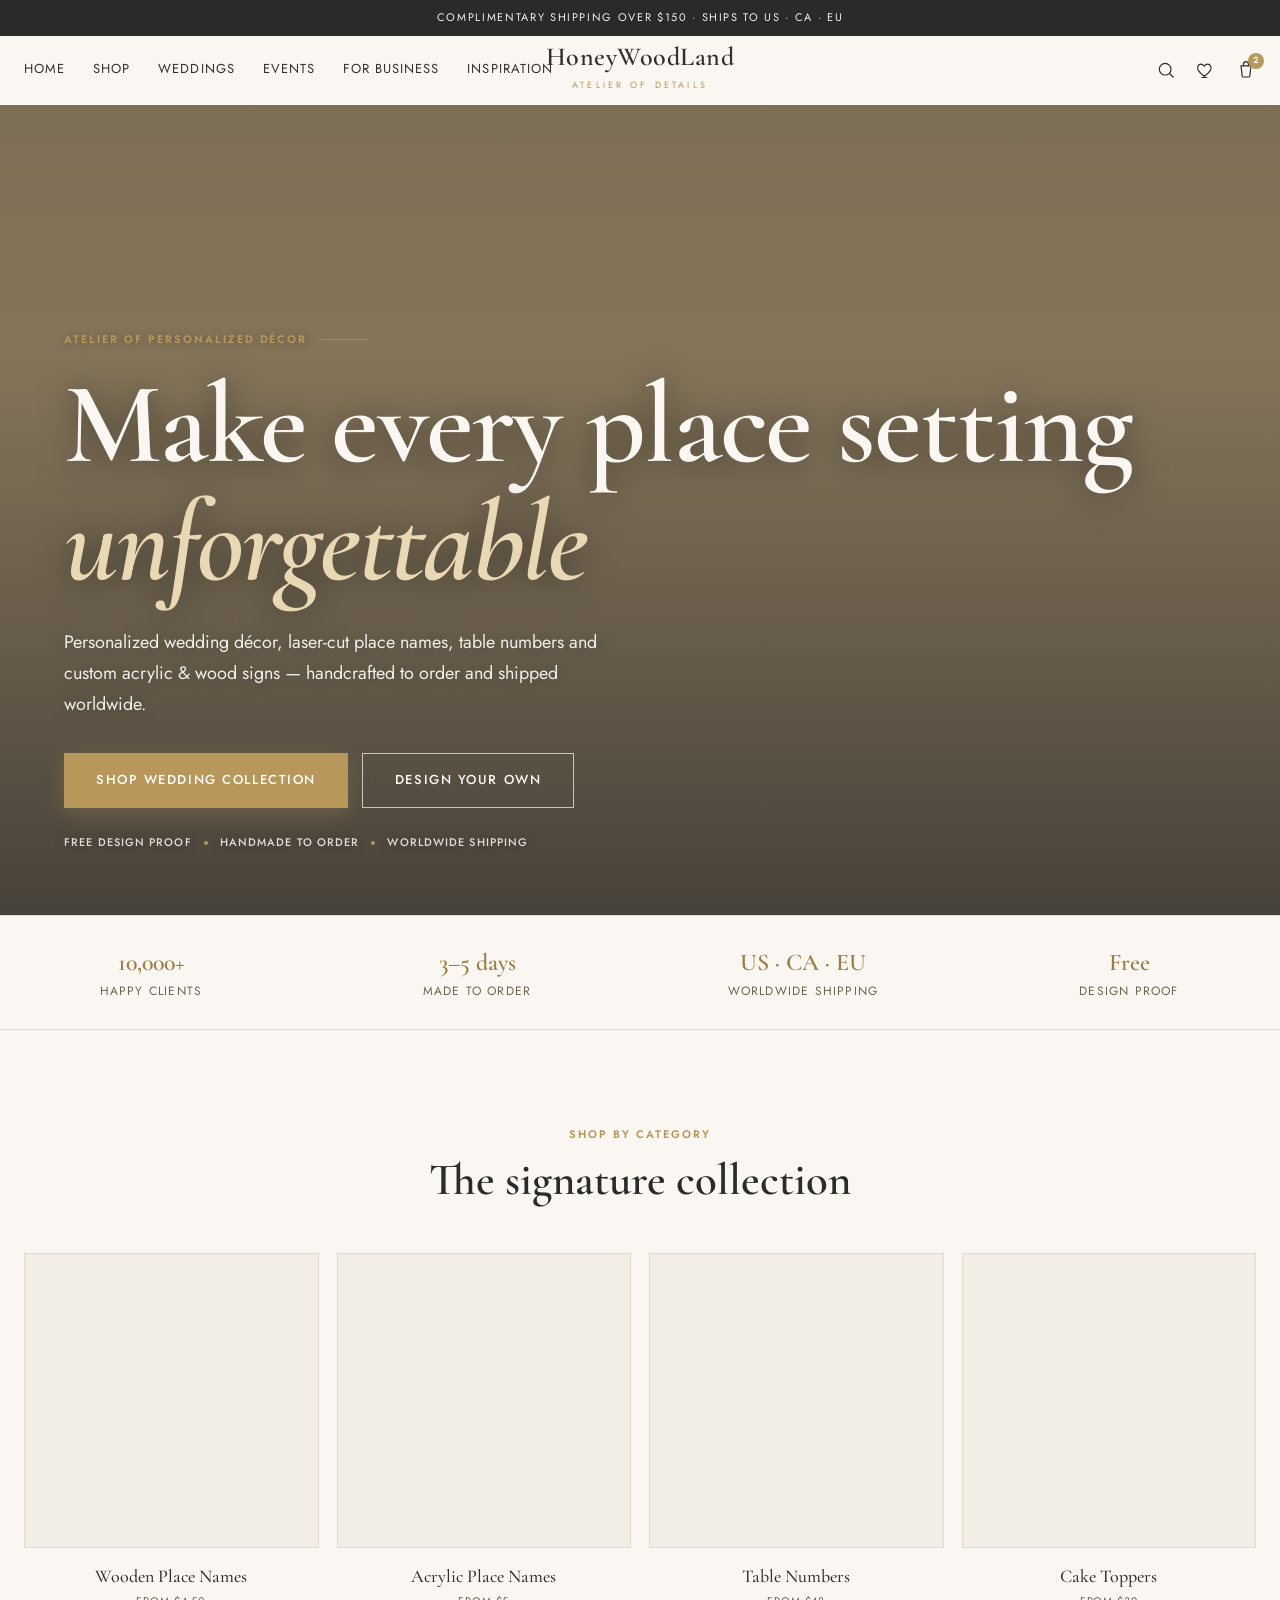
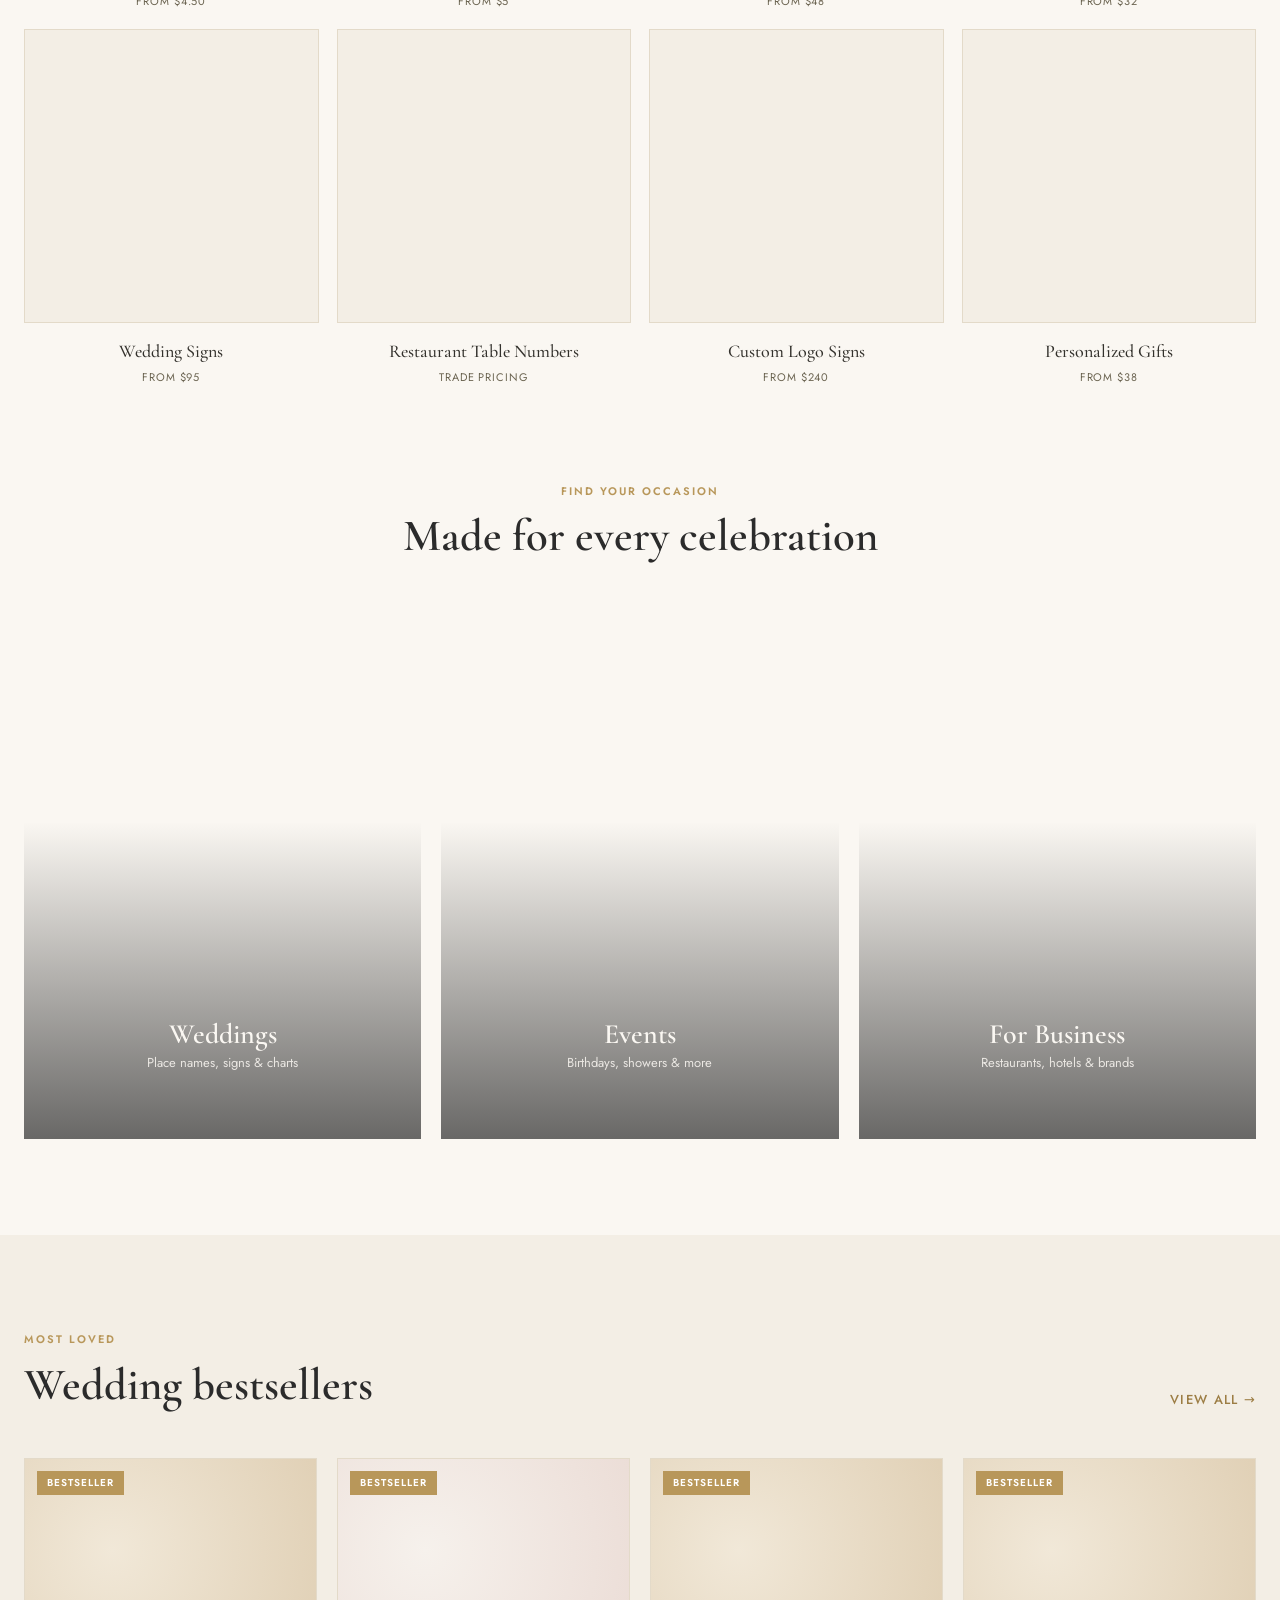
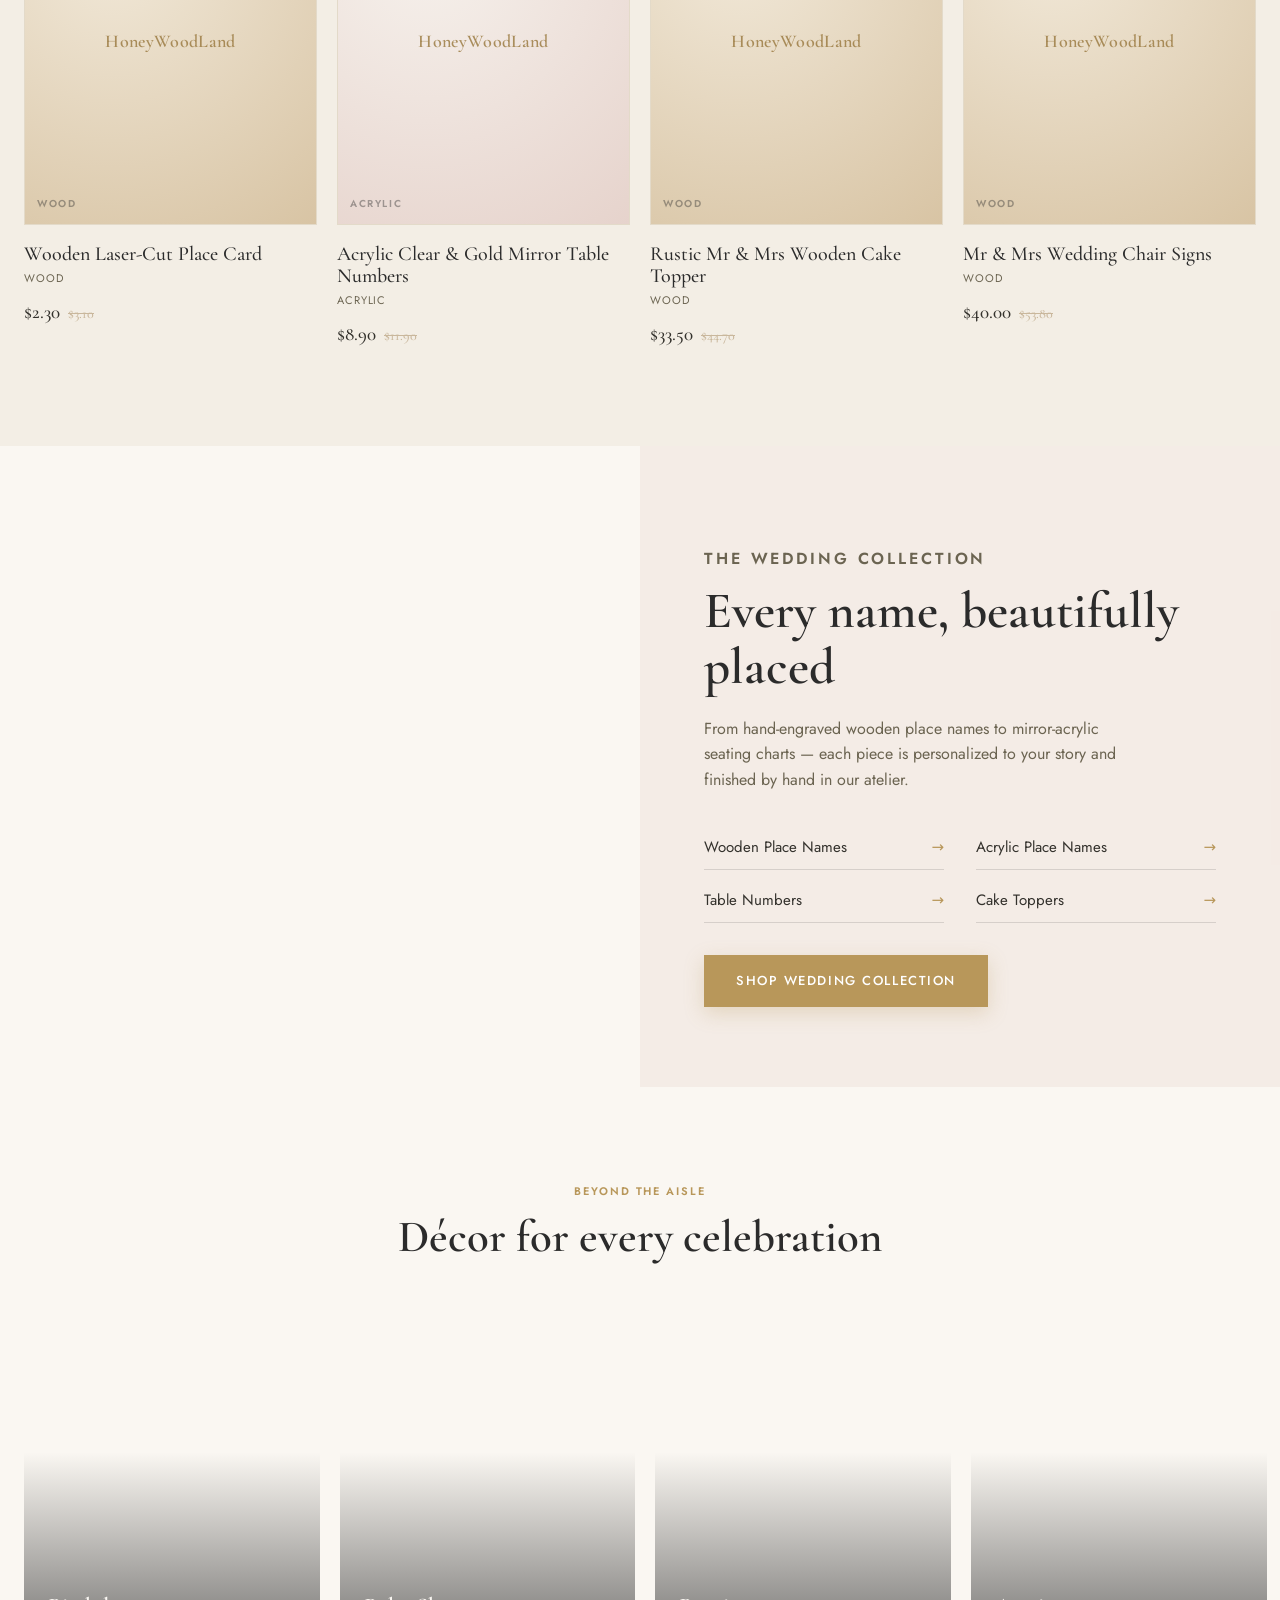
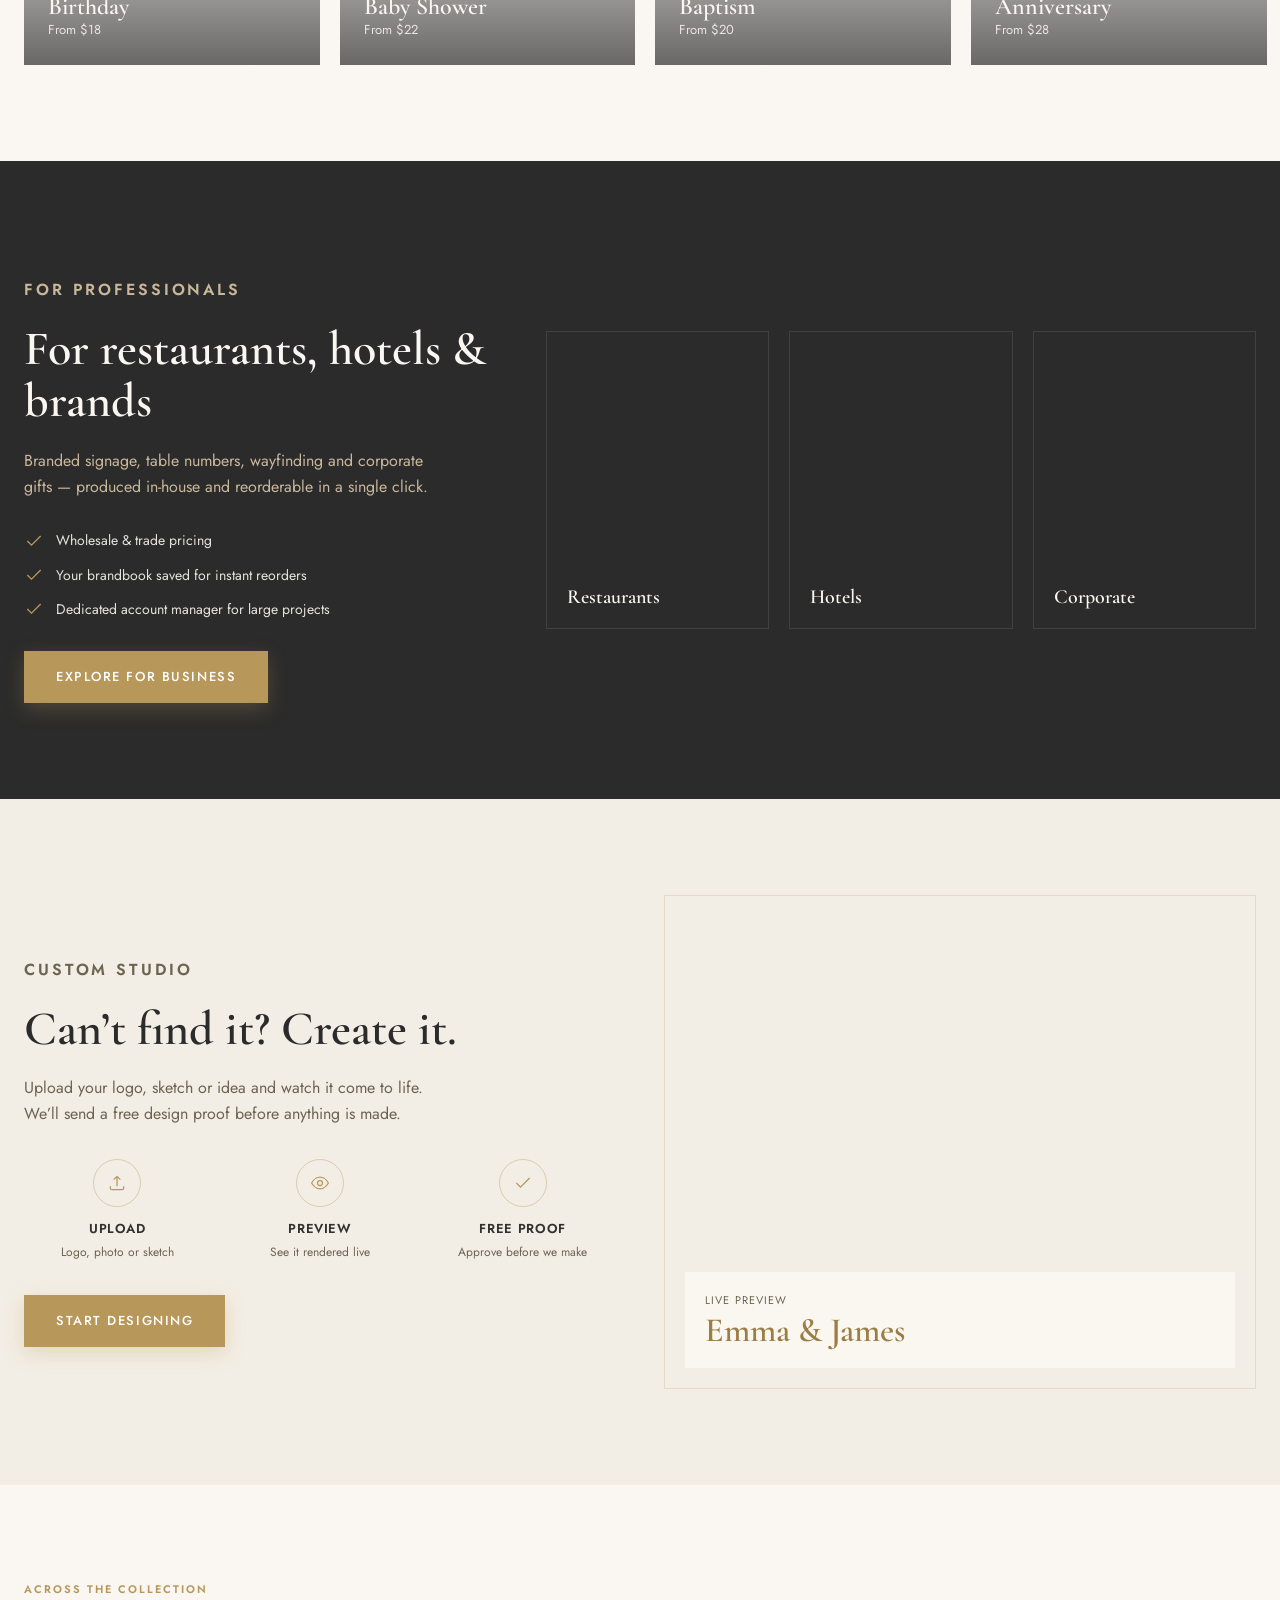
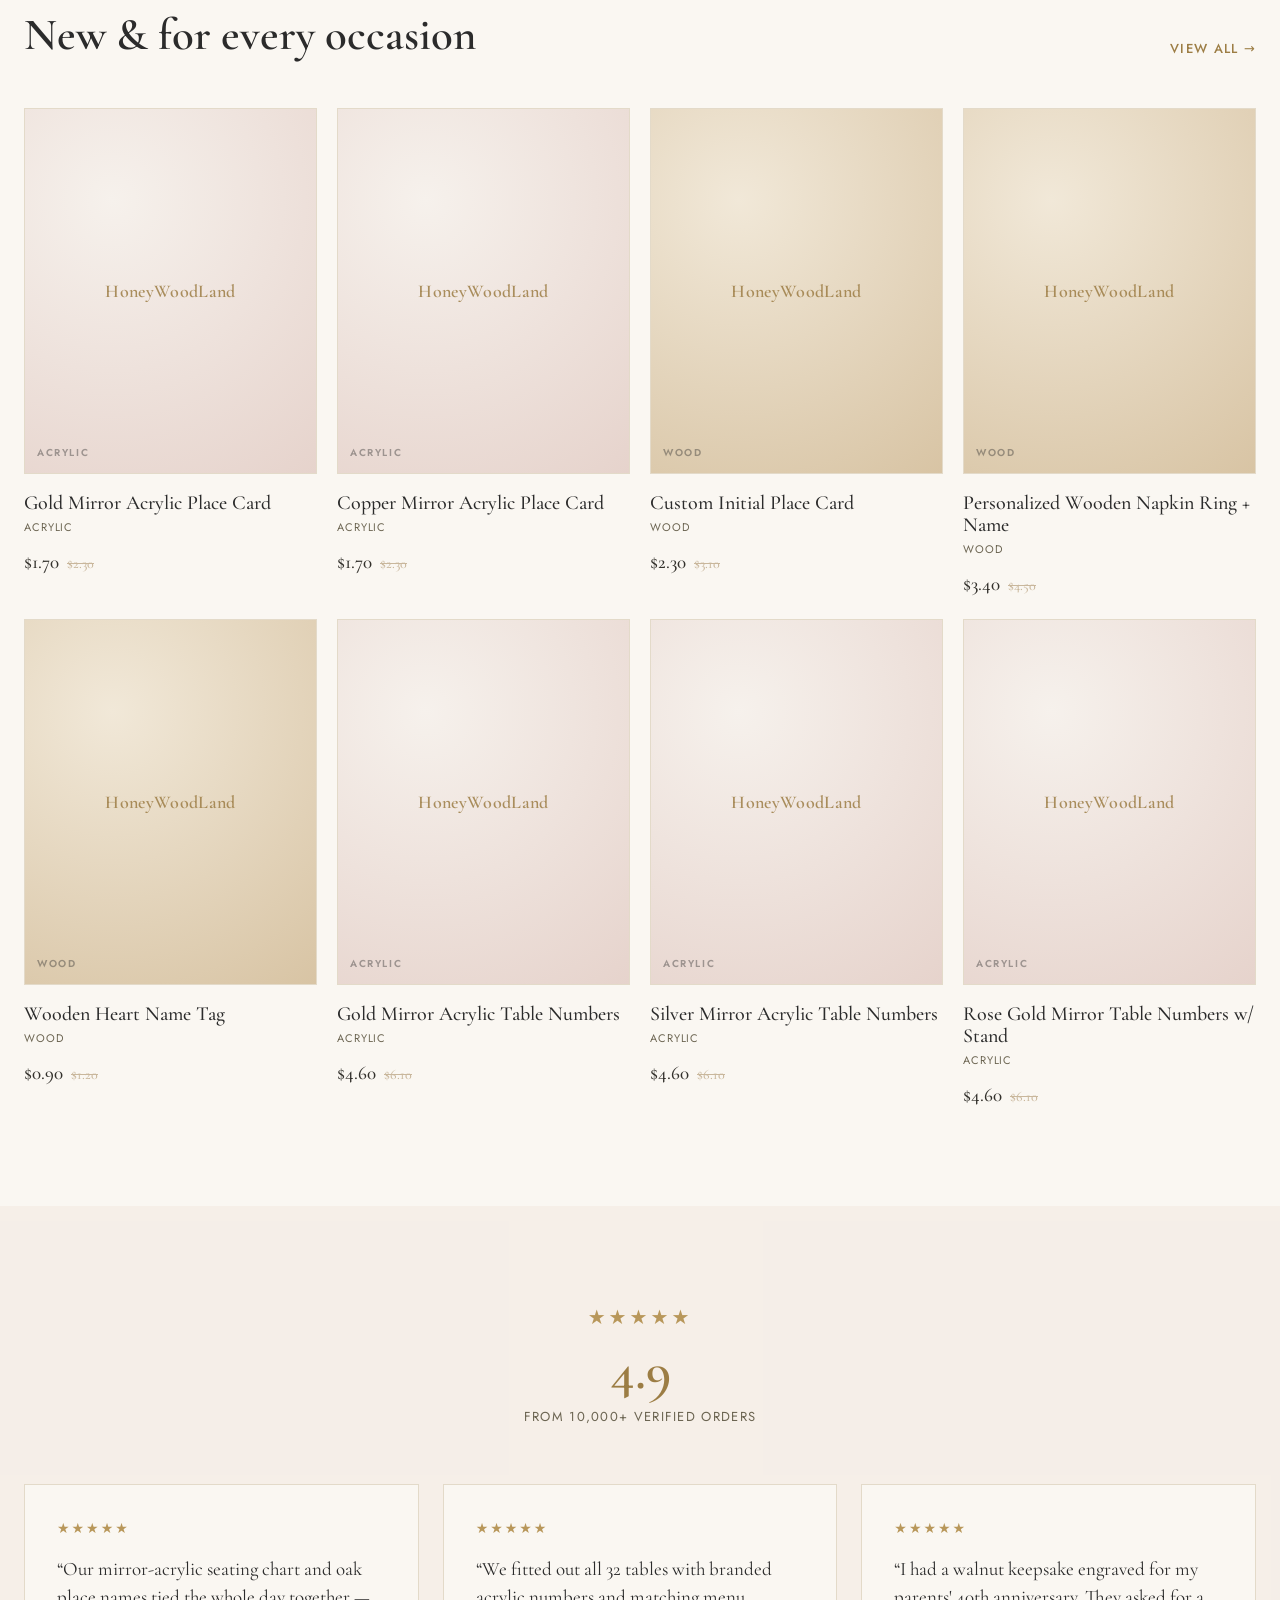
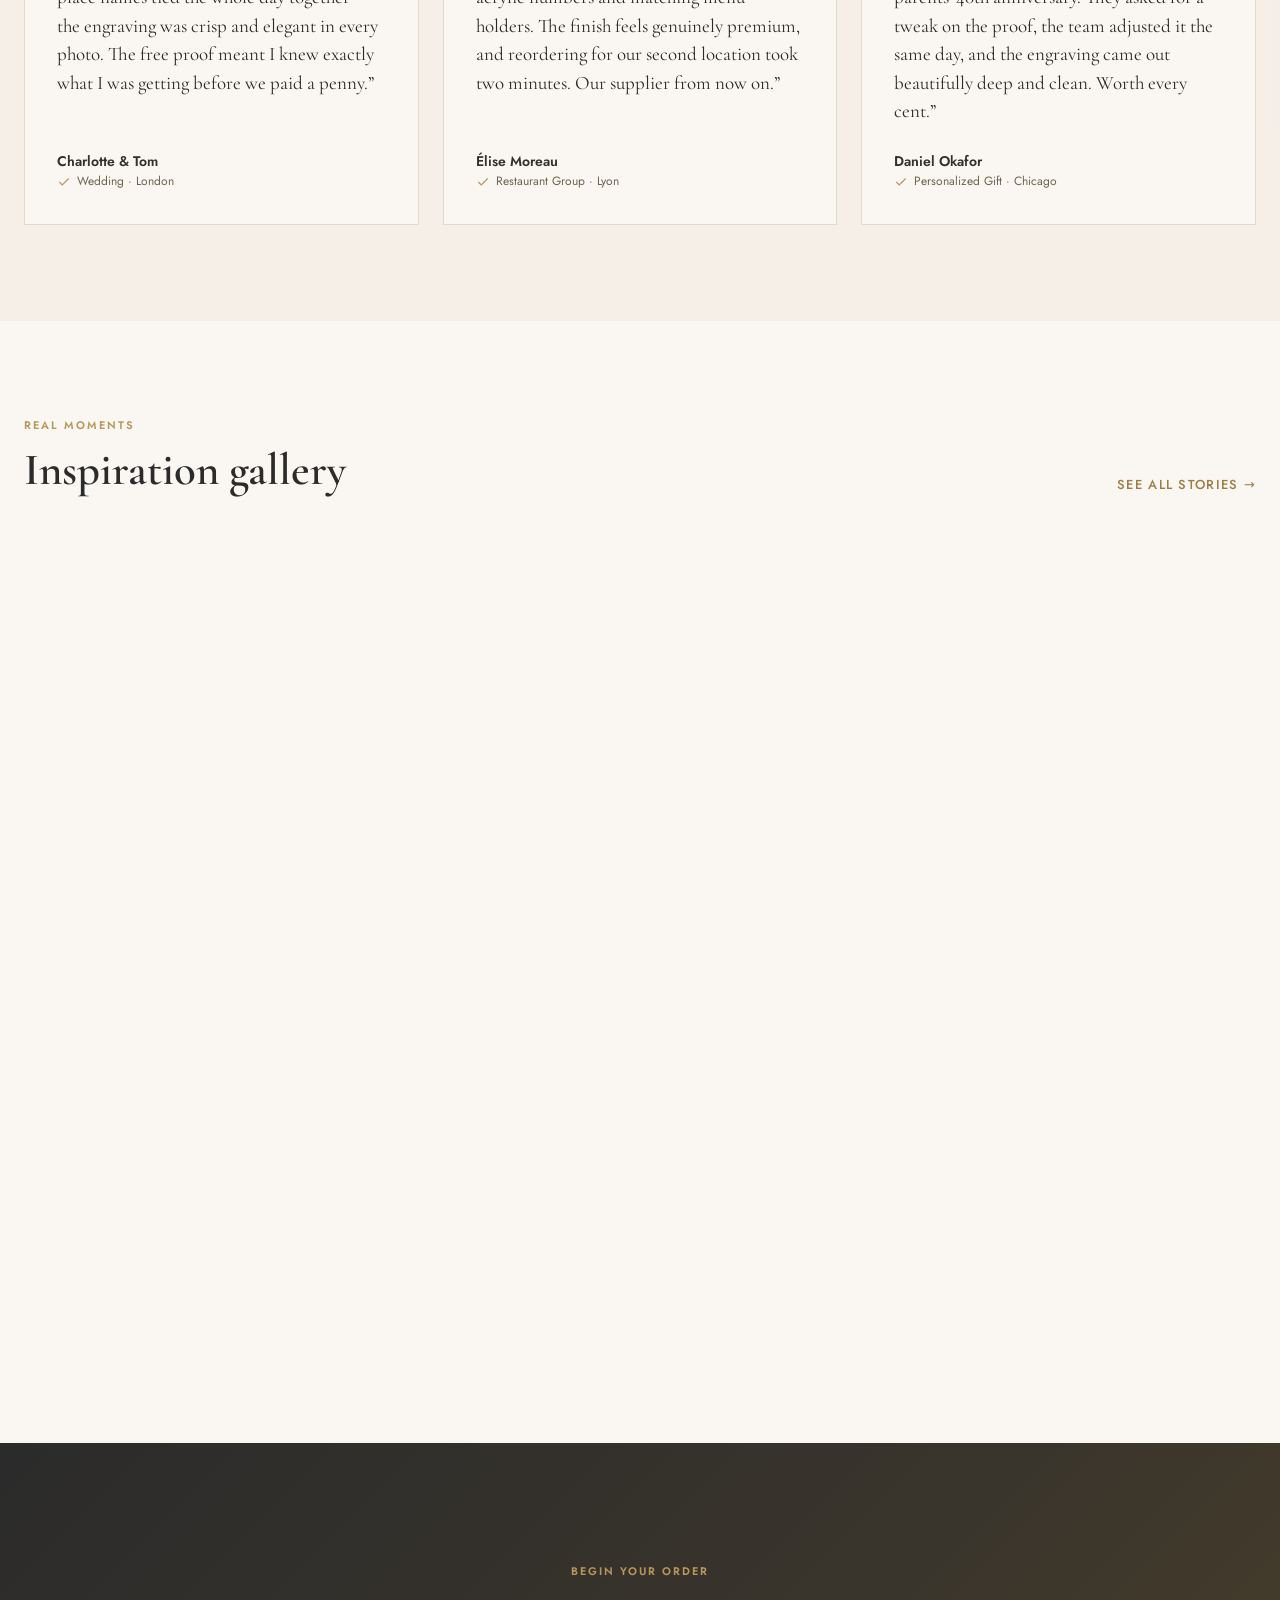
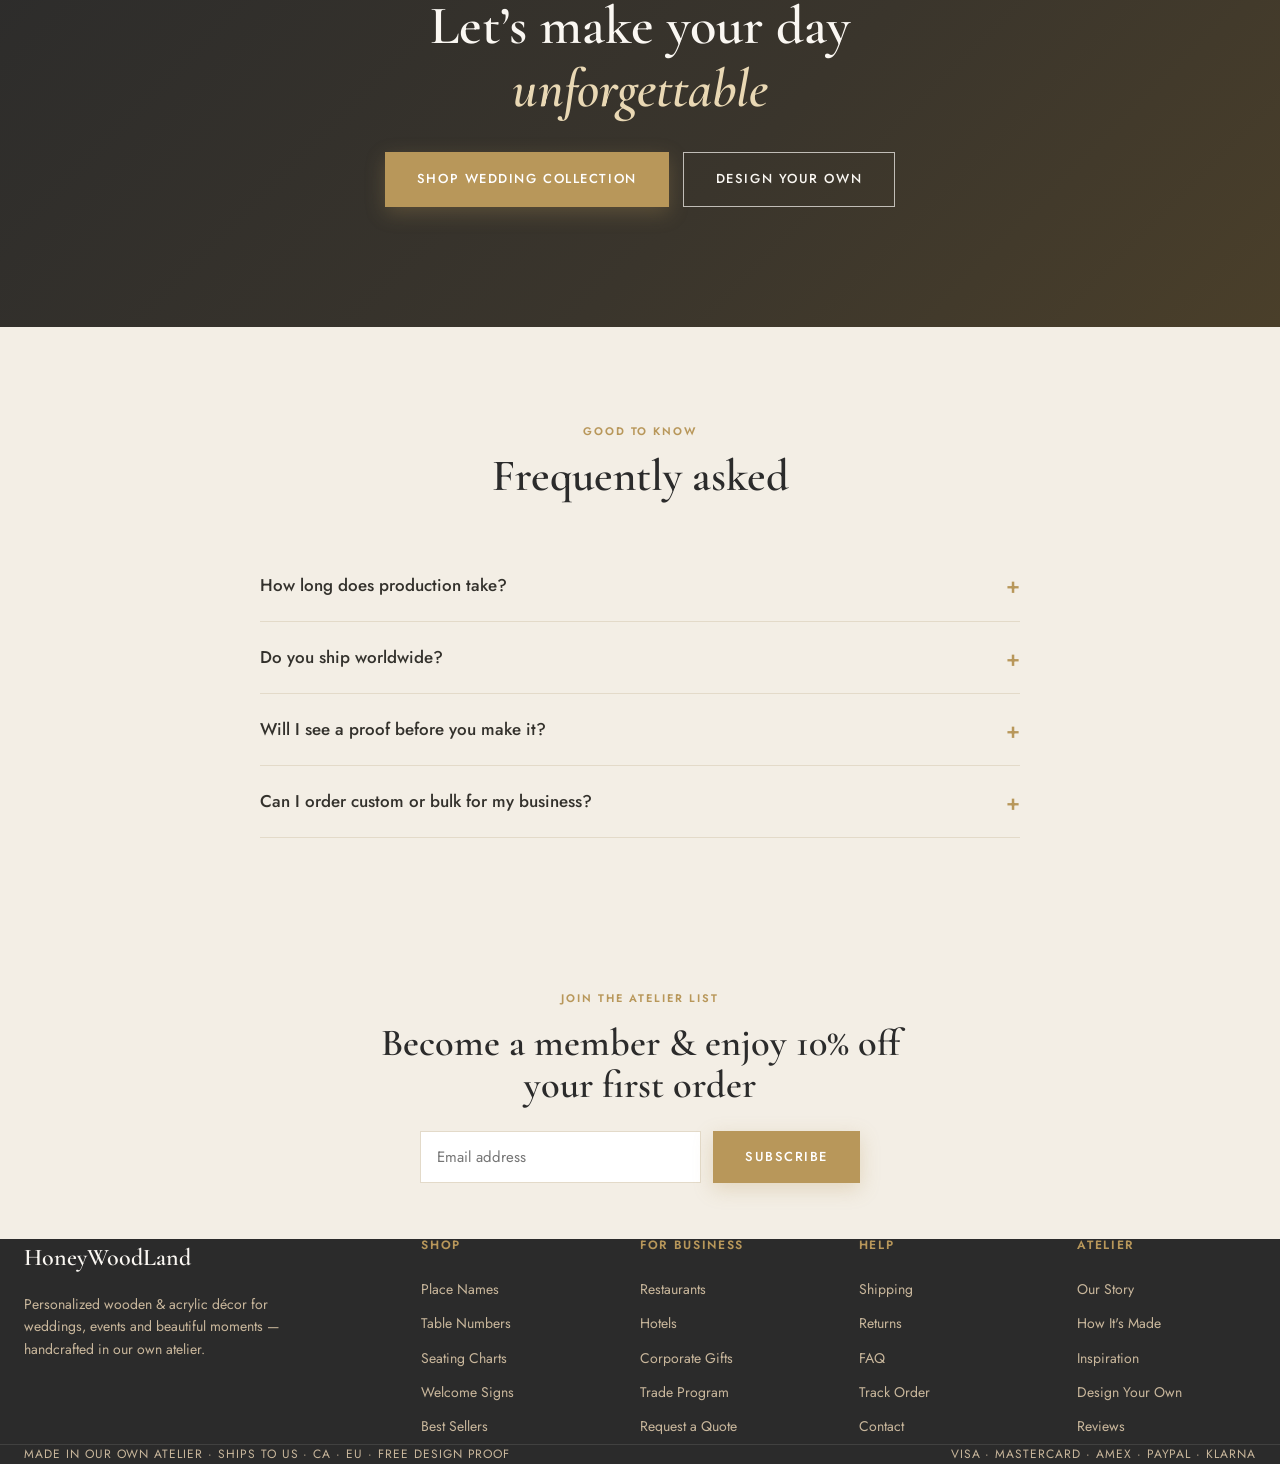
==== commit e08e6e75: "Add real product catalog (products.js) + dynamic rendering Co-Authored-By: Claude Opus 4.8 (1M conte" ====
--- a/index.html
+++ b/index.html
@@ -55,6 +55,7 @@
 
 <!-- Shared chrome (header/footer injected, shared tokens & styles) -->
 <link rel="stylesheet" href="assets/site.css" />
+<script src="assets/products.js"></script>
 <script defer src="assets/site.js"></script>
 
 <style>
@@ -571,41 +572,14 @@
 <footer id="site-footer"></footer>
 
 <script>
-  /* ---- product data ---- */
-  const U = (id,w)=>`https://images.unsplash.com/photo-${id}?auto=format&fit=crop&w=${w||600}&q=80`;
-  const best = [
-    {t:"Wooden Place Names",m:"Oak · Walnut · Birch",p:"$4.50",r:"4.9",rv:"532",b:"best",i:"1464366400600-7168b8af9bc3",h:"1511285560929-80b456fea0bc"},
-    {t:"Mirror Acrylic Seating Chart",m:"Acrylic · 6 finishes",p:"$128",o:"$160",r:"4.9",rv:"214",b:"best",i:"1519225421980-715cb0215aed",h:"1606800052052-a08af7148866"},
-    {t:"Gold-Edge Table Numbers",m:"Acrylic · 1–30",p:"$48",o:"$60",r:"4.8",rv:"318",b:"sale",i:"1523438885200-e635ba2c371e",h:"1478146896981-b80fe463b330"},
-    {t:"Custom Script Cake Topper",m:"Acrylic · Gold mirror",p:"$32",r:"5.0",rv:"421",b:"best",i:"1535254973040-607b474cb50d",h:"1522767131594-6b7e96848fba"}
-  ];
-  const fresh = [
-    {t:"Acrylic Place Names",m:"Frosted · Clear · Mirror",p:"$5",r:"4.9",rv:"287",b:"new",i:"1606800052052-a08af7148866",h:"1519225421980-715cb0215aed"},
-    {t:"Arched Welcome Sign",m:"Acrylic · Custom text",p:"$95",r:"5.0",rv:"176",i:"1591604466107-ec97de577aff",h:"1525258946800-98cfd641d0de"},
-    {t:"Custom Logo Sign",m:"Layered Acrylic + Wood",p:"$240",r:"4.9",rv:"64",b:"new",i:"1517248135467-4c7edcad34c4",h:"1554118811-1e0d58224f24"},
-    {t:"Personalized Keepsake Gift",m:"Walnut · Engraved",p:"$38",r:"4.8",rv:"142",i:"1503602642458-232111445657",h:"1525258946800-98cfd641d0de"}
-  ];
-  const badgeCls={best:"badge-best",new:"badge-new",sale:"badge-sale"};
-  const badgeTxt={best:"Bestseller",new:"New",sale:"Sale"};
-
-  function card(p){
-    return `<a class="card" href="product.html">
-      <div class="imgbox">
-        ${p.b?`<span class="badge ${badgeCls[p.b]}">${badgeTxt[p.b]}</span>`:""}
-        <span class="fav"><svg viewBox="0 0 24 24"><path d="M12 21s-7-4.5-9.5-9C1 9 2.5 5 6 5c2 0 3.2 1.3 4 2.5C10.8 6.3 12 5 14 5c3.5 0 5 4 3.5 7-2.5 4.5-9.5 9-9.5 9z"/></svg></span>
-        <div class="bg bg1" role="img" aria-label="${p.t} — ${p.m}" style="background-image:url('${U(p.i,600)}')"></div>
-        <div class="bg bg2" aria-hidden="true" style="background-image:url('${U(p.h,600)}')"></div>
-      </div>
-      <div class="info">
-        <h3>${p.t}</h3>
-        <div class="mat">${p.m}</div>
-        <div class="rate"><span class="star">★</span> ${p.r} <span style="color:var(--muted)">(${p.rv})</span></div>
-        <div class="price">${p.p}${p.o?`<span class="old">${p.o}</span>`:""}</div>
-      </div>
-    </a>`;
-  }
-  document.getElementById('bestsellers').innerHTML = best.map(card).join('');
-  document.getElementById('newarrivals').innerHTML = fresh.map(card).join('');
+  /* ---- product cards from the central catalog (assets/products.js) ---- */
+  var catalog = window.HWL_PRODUCTS || [];
+  var bestsellers = catalog.filter(function (p) { return p.badge === 'Bestseller'; });
+  var bestIds = {}; bestsellers.forEach(function (p) { bestIds[p.id] = true; });
+  var newArrivals = catalog.filter(function (p) { return !bestIds[p.id]; }).slice(0, 8);
+
+  document.getElementById('bestsellers').innerHTML = bestsellers.map(window.HWL.cardHTML).join('');
+  document.getElementById('newarrivals').innerHTML = newArrivals.map(window.HWL.cardHTML).join('');
 
   /* reviews */
   const revs=[
--- a/assets/site.css
+++ b/assets/site.css
@@ -145,3 +145,13 @@
 /* shared product-card favourite active state (cards live on multiple pages) */
 .card .fav.on{opacity:1}
 .card .fav.on svg{fill:var(--gold);stroke:var(--gold)}
+
+/* shared placeholder artwork for catalog cards (until real photos are added) */
+.card .imgbox .ph{position:absolute;inset:0;display:flex;align-items:center;justify-content:center;
+  transition:transform .7s cubic-bezier(.22,1,.36,1)}
+.card:hover .imgbox .ph{transform:scale(1.04)}
+.card .imgbox .ph.wood{background:radial-gradient(circle at 30% 25%,#f1e8d8,#d8c4a4)}
+.card .imgbox .ph.acrylic{background:radial-gradient(circle at 30% 25%,#f6f1ec,#e6d3cc)}
+.card .imgbox .ph .ph-logo{font-family:var(--serif);font-size:18px;font-weight:600;letter-spacing:.02em;color:rgba(156,125,68,.85)}
+.card .imgbox .ph .ph-mat{position:absolute;bottom:12px;left:12px;font-family:var(--sans);font-size:10px;
+  font-weight:600;letter-spacing:.16em;text-transform:uppercase;color:rgba(43,43,43,.4)}
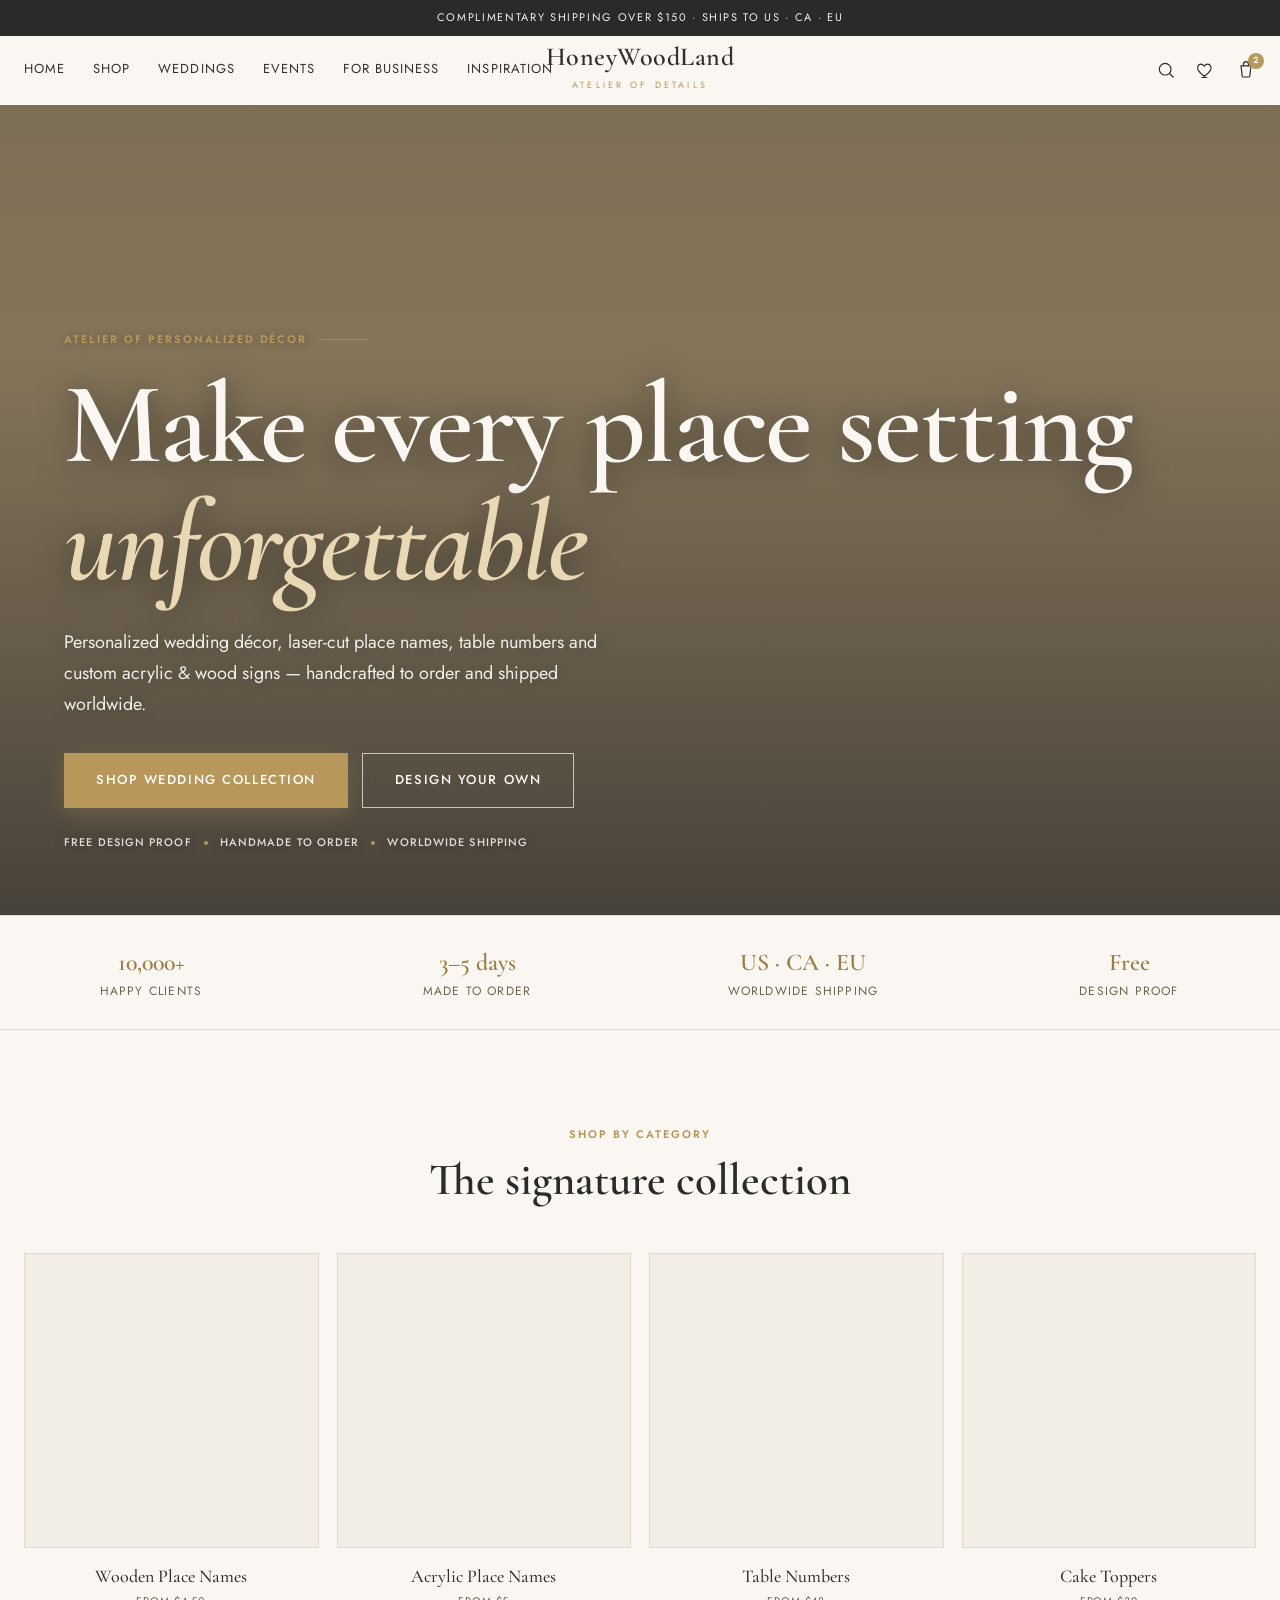
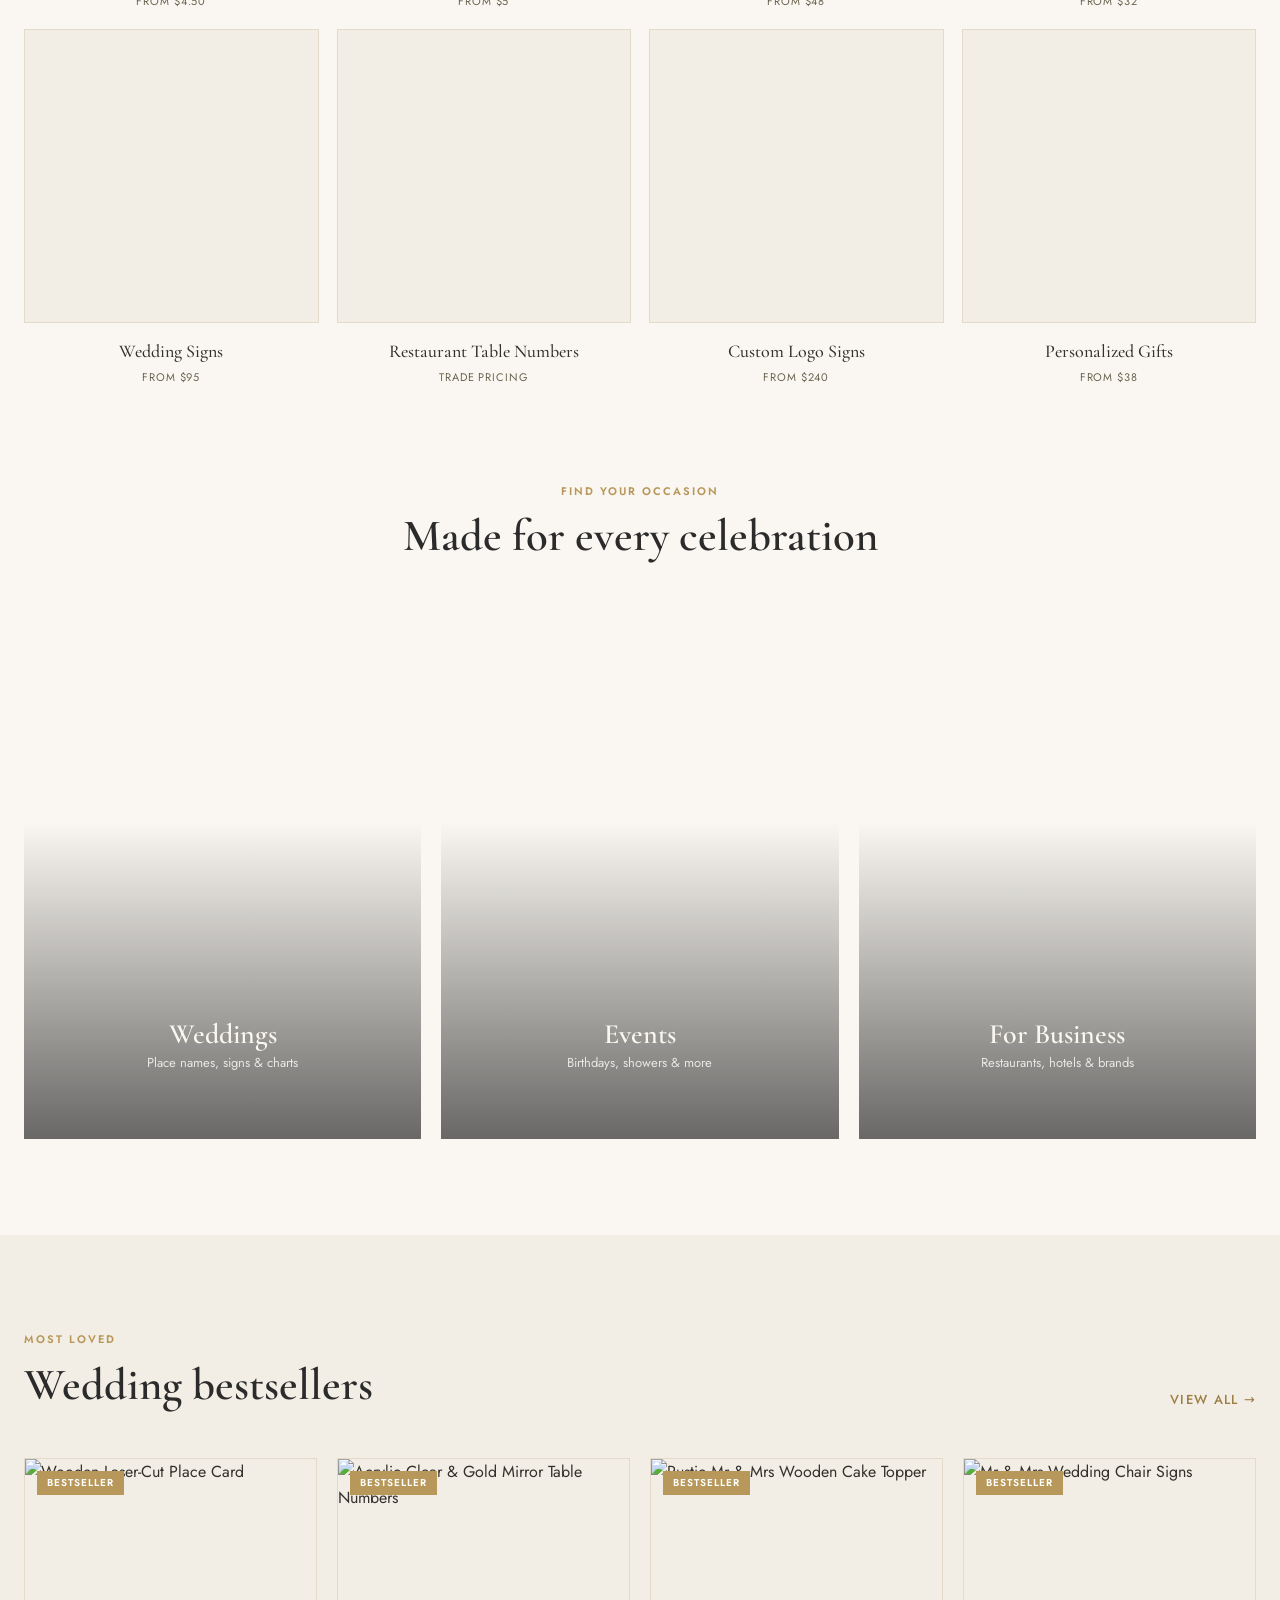
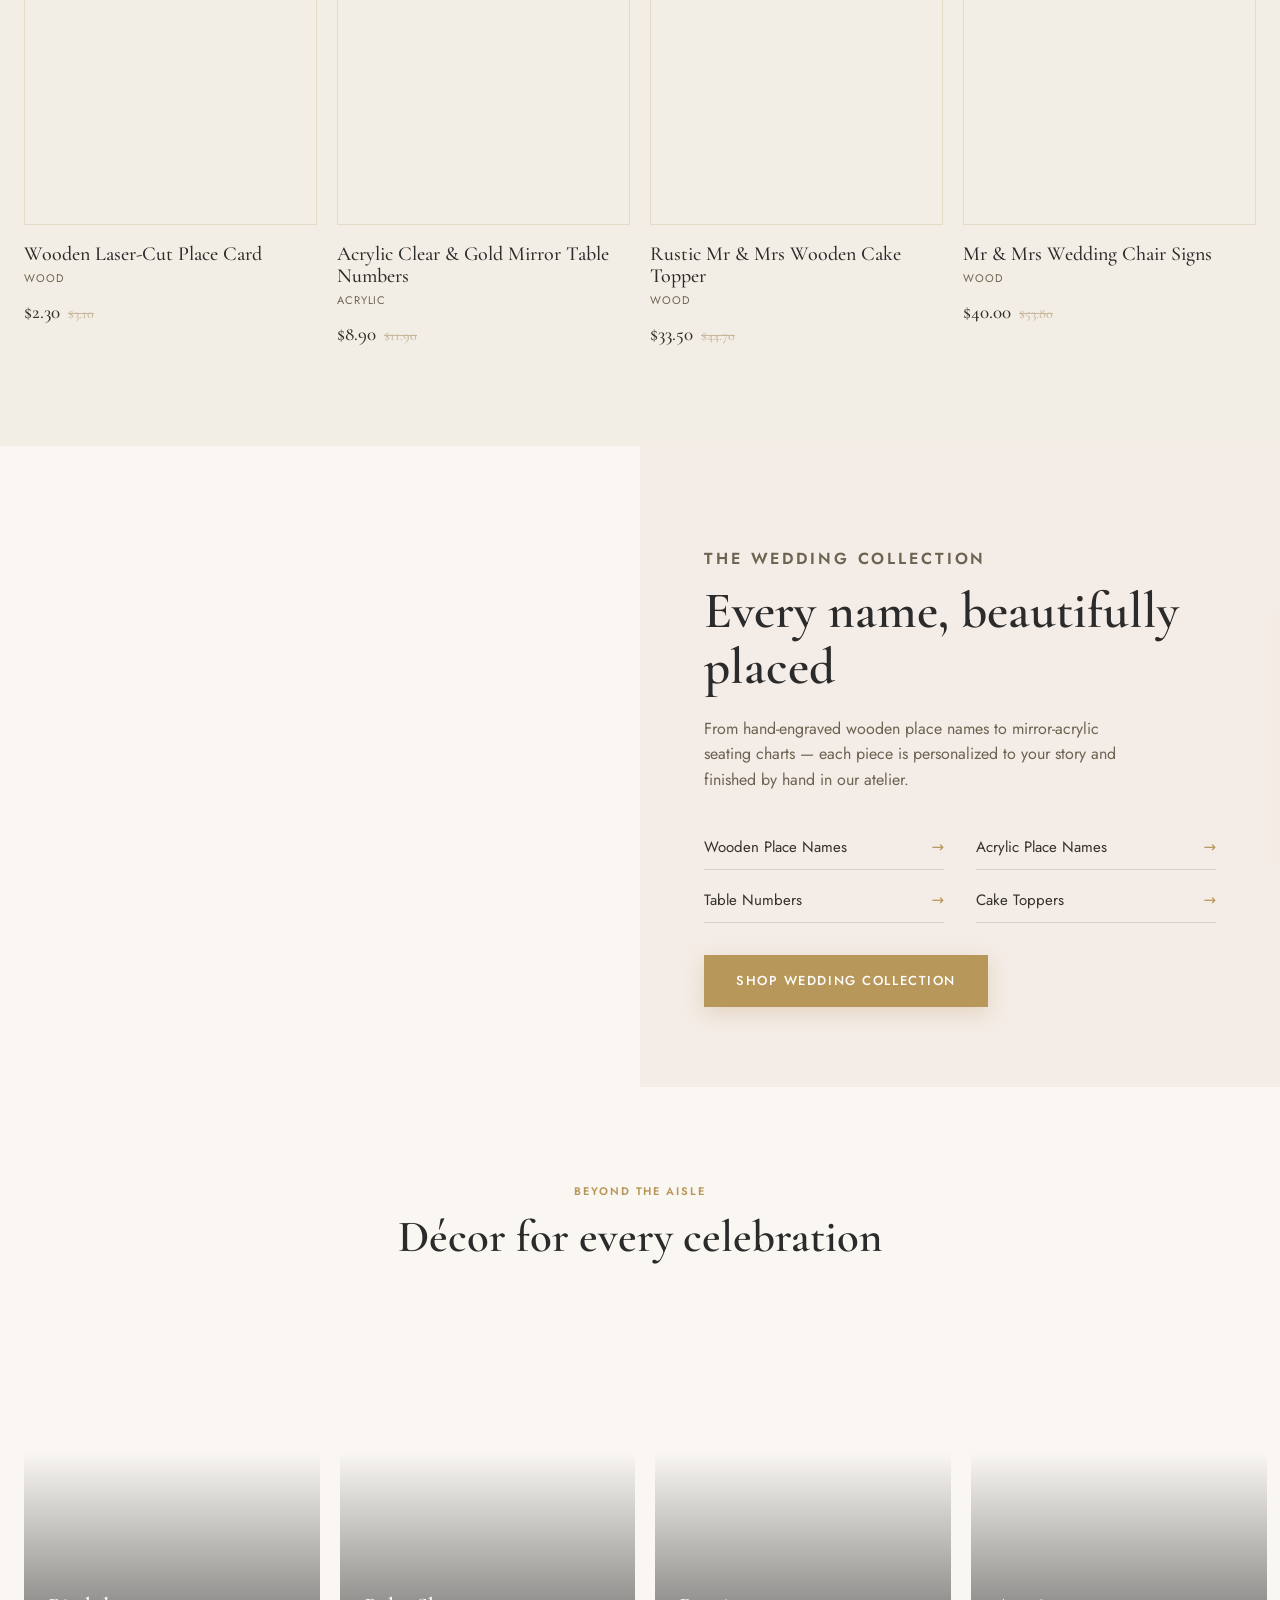
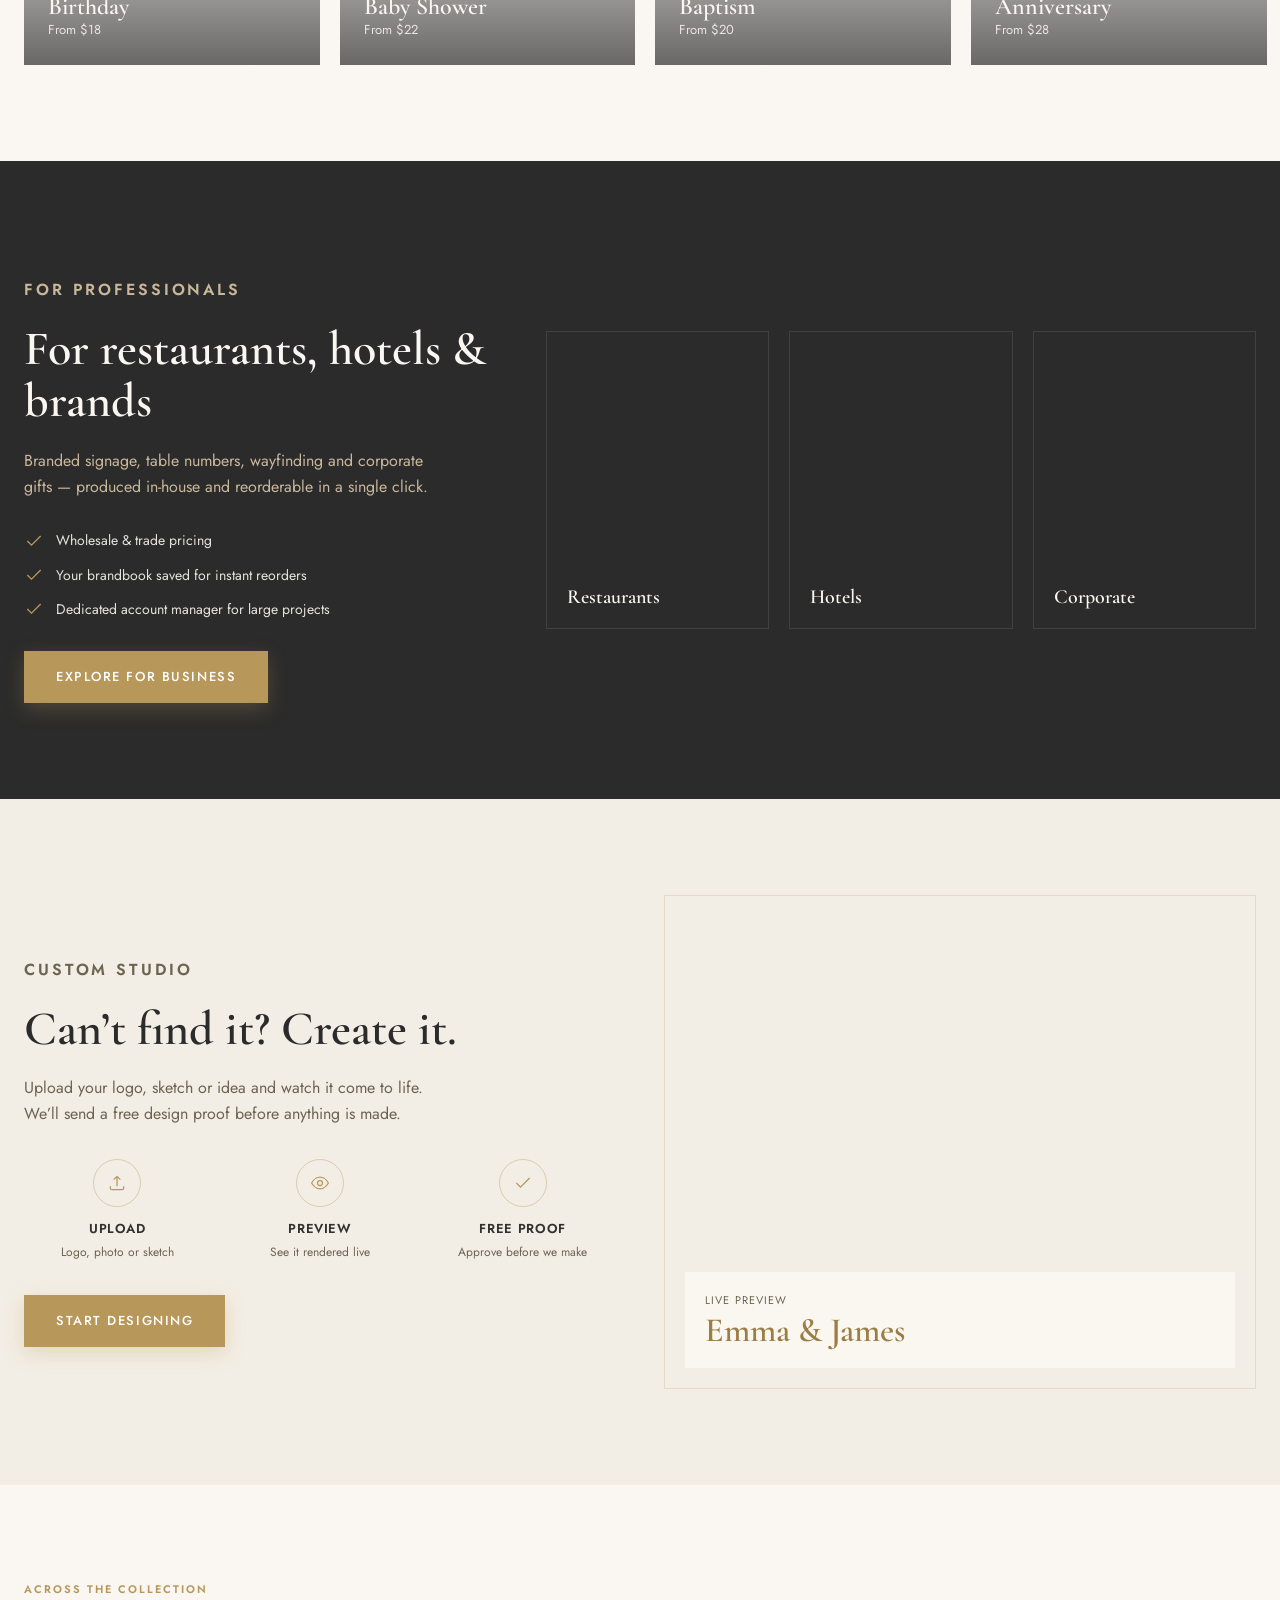
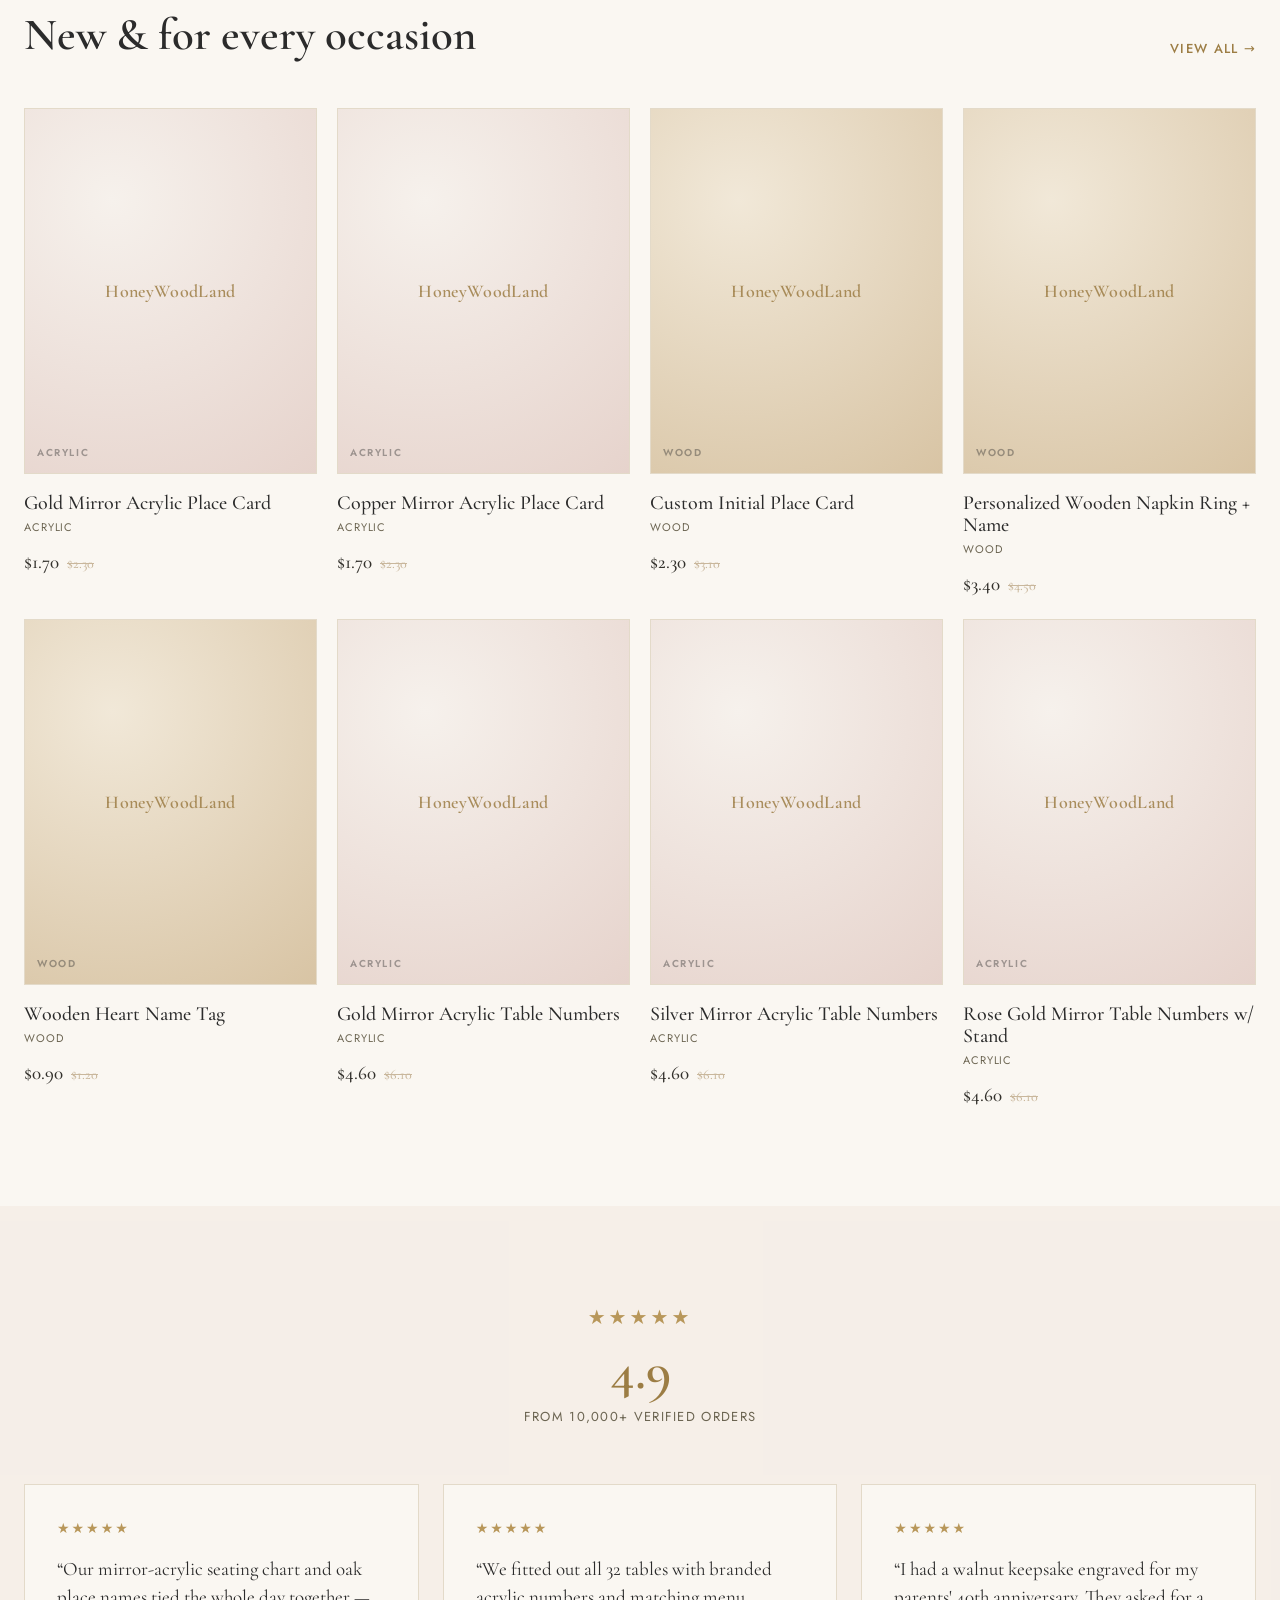
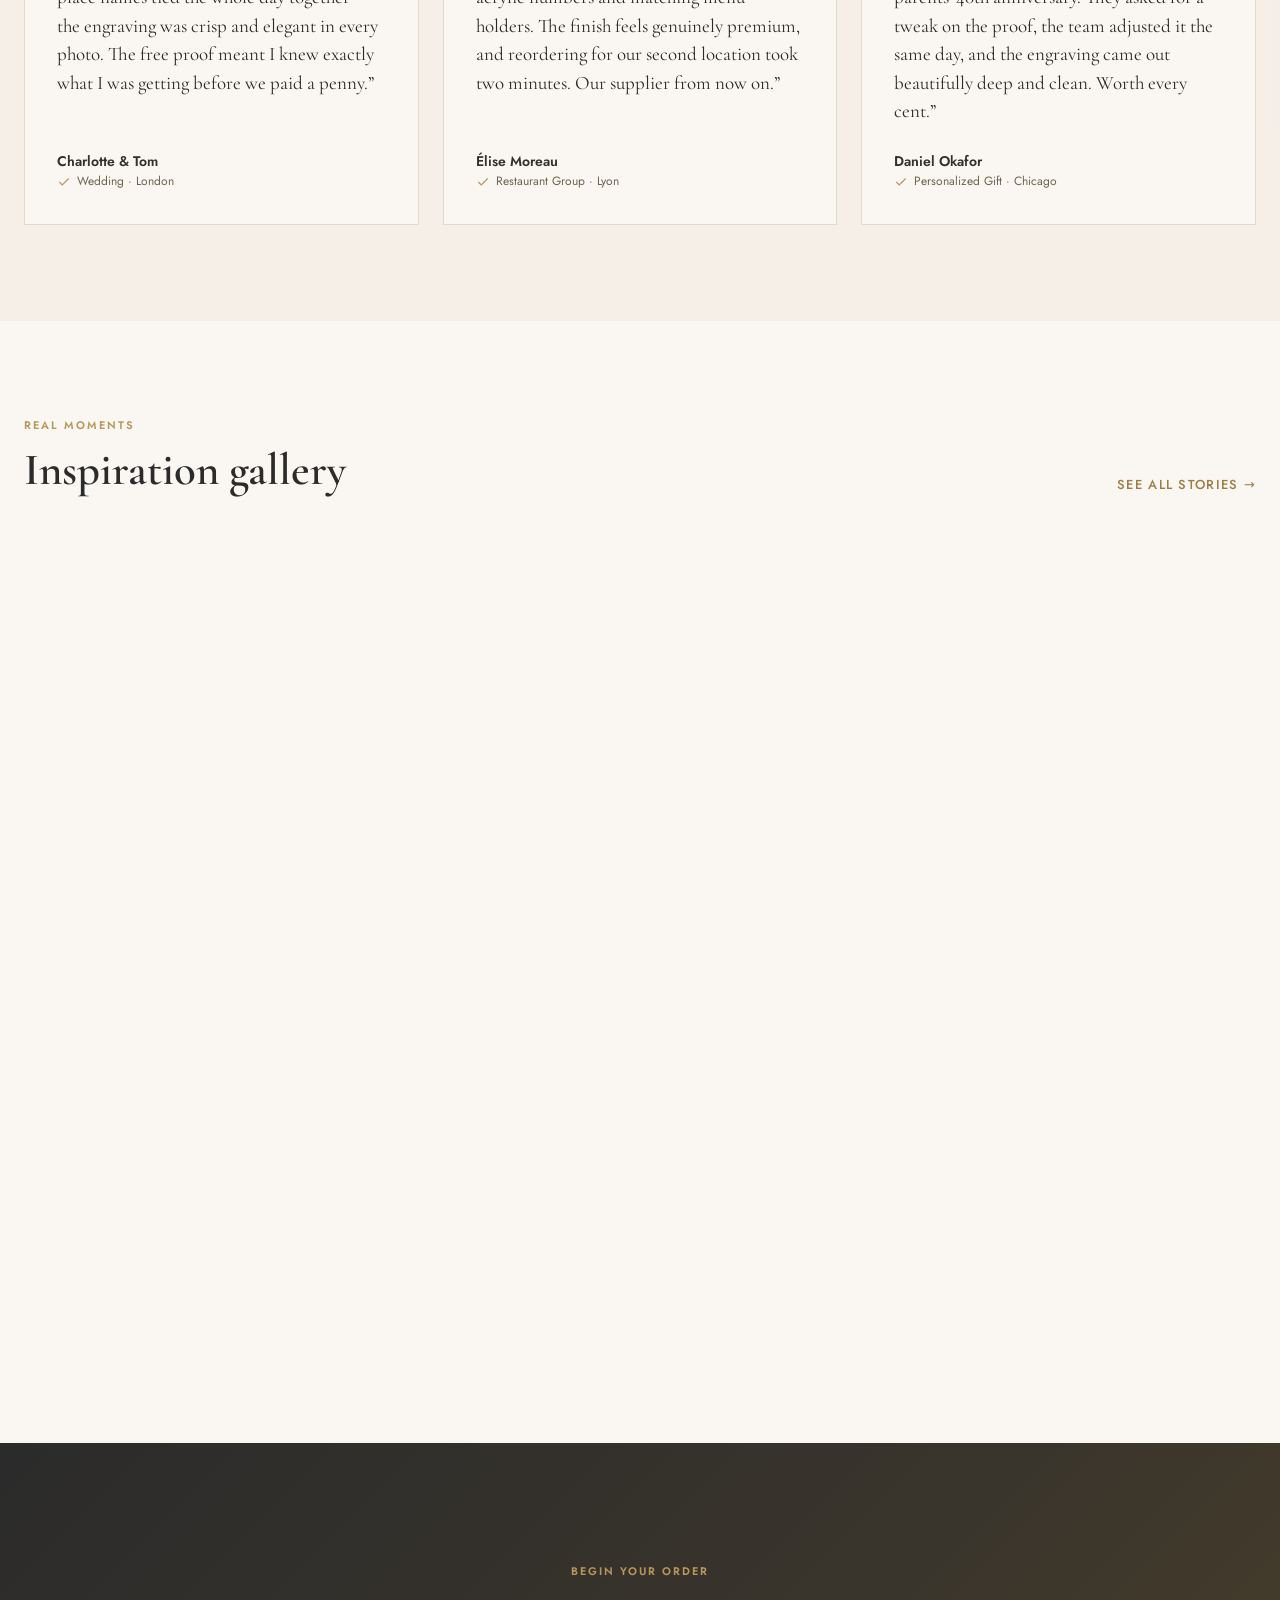
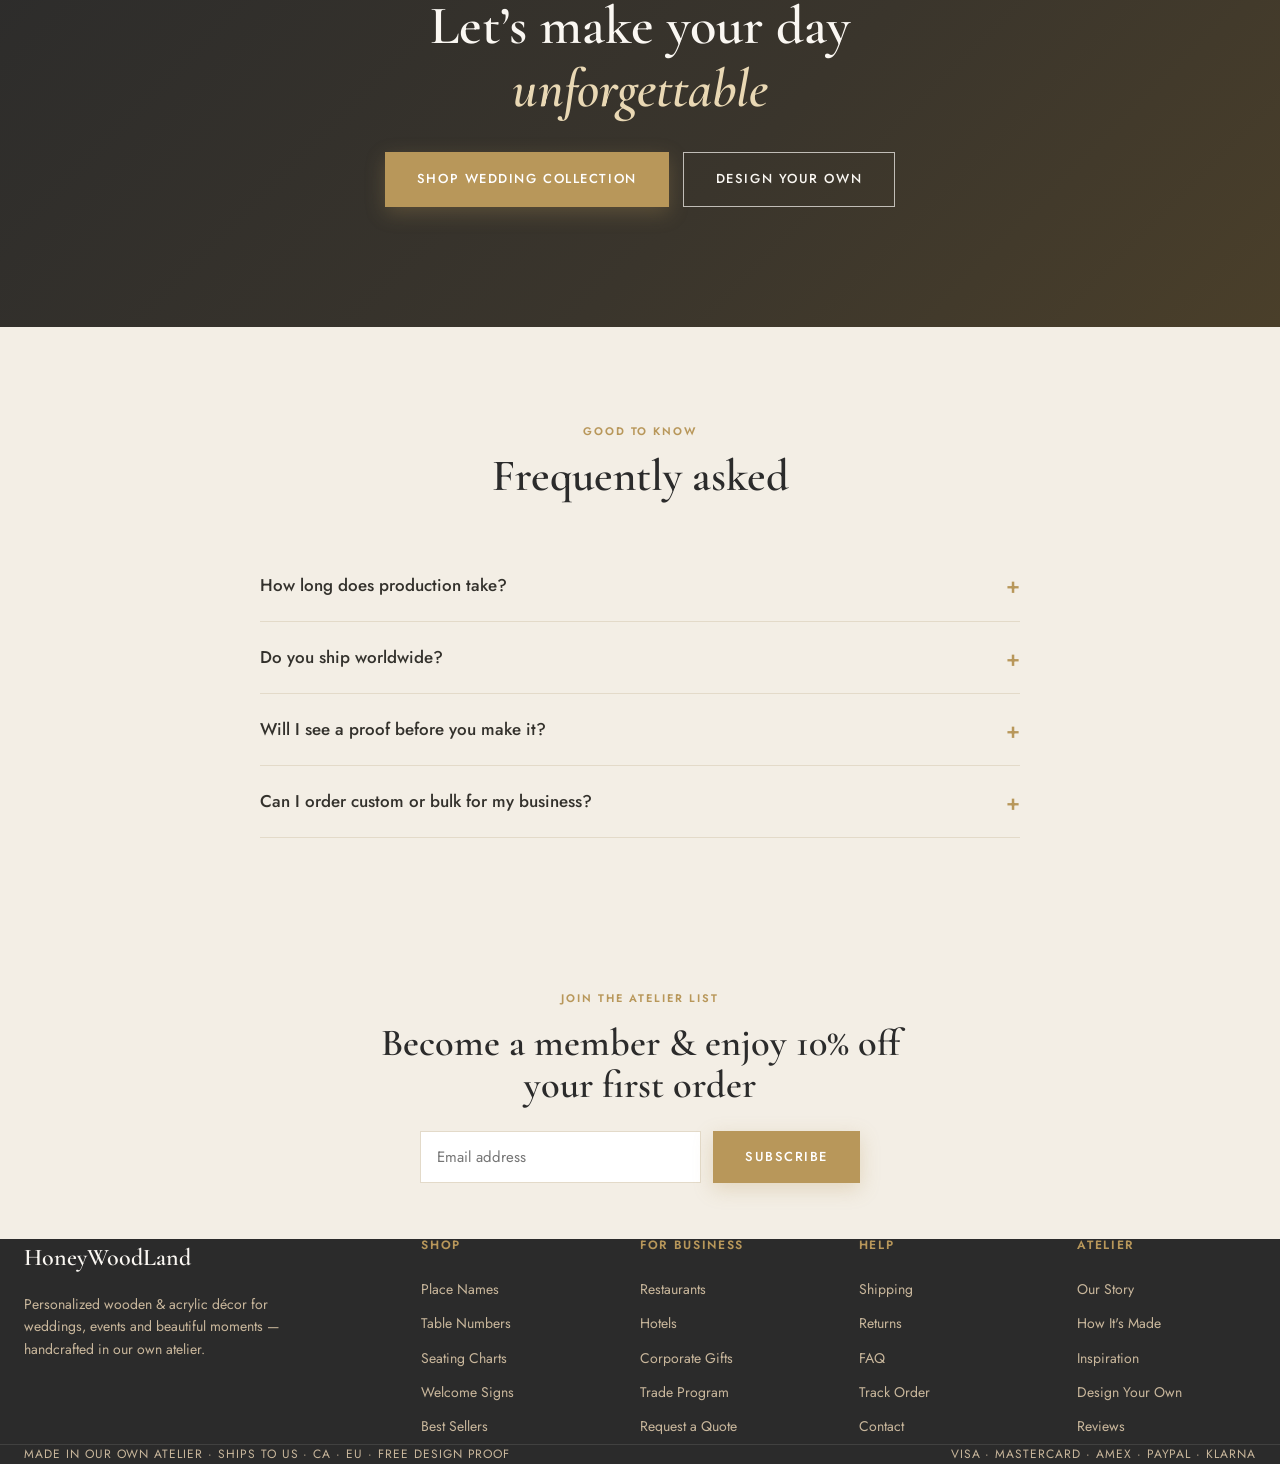
==== commit 3a38b0a9: "Category filtering via ?cat= param + linked category tiles Co-Authored-By: Claude Opus 4.8 (1M conte" ====
--- a/index.html
+++ b/index.html
@@ -371,13 +371,13 @@
       <h2>The signature collection</h2>
     </div>
     <div class="catgrid reveal">
-      <a href="category.html"><div class="im"><div class="bg" role="img" aria-label="Personalized laser-cut wooden place names for weddings" style="background-image:url('https://images.unsplash.com/photo-1464366400600-7168b8af9bc3?auto=format&fit=crop&w=500&q=80')"></div></div><div class="nm">Wooden Place Names</div><div class="ct">From $4.50</div></a>
-      <a href="category.html"><div class="im"><div class="bg" role="img" aria-label="Custom acrylic place names for wedding place settings" style="background-image:url('https://images.unsplash.com/photo-1606800052052-a08af7148866?auto=format&fit=crop&w=500&q=80')"></div></div><div class="nm">Acrylic Place Names</div><div class="ct">From $5</div></a>
-      <a href="category.html"><div class="im"><div class="bg" role="img" aria-label="Personalized acrylic wedding table numbers" style="background-image:url('https://images.unsplash.com/photo-1523438885200-e635ba2c371e?auto=format&fit=crop&w=500&q=80')"></div></div><div class="nm">Table Numbers</div><div class="ct">From $48</div></a>
-      <a href="category.html"><div class="im"><div class="bg" role="img" aria-label="Custom laser-cut acrylic wedding cake topper" style="background-image:url('https://images.unsplash.com/photo-1535254973040-607b474cb50d?auto=format&fit=crop&w=500&q=80')"></div></div><div class="nm">Cake Toppers</div><div class="ct">From $32</div></a>
-      <a href="category.html"><div class="im"><div class="bg" role="img" aria-label="Custom acrylic and wood wedding signs" style="background-image:url('https://images.unsplash.com/photo-1591604466107-ec97de577aff?auto=format&fit=crop&w=500&q=80')"></div></div><div class="nm">Wedding Signs</div><div class="ct">From $95</div></a>
-      <a href="category.html"><div class="im"><div class="bg" role="img" aria-label="Personalized restaurant table numbers for business" style="background-image:url('https://images.unsplash.com/photo-1517248135467-4c7edcad34c4?auto=format&fit=crop&w=500&q=80')"></div></div><div class="nm">Restaurant Table Numbers</div><div class="ct">Trade pricing</div></a>
-      <a href="category.html"><div class="im"><div class="bg" role="img" aria-label="Custom laser-cut logo signs for brands and business" style="background-image:url('https://images.unsplash.com/photo-1554118811-1e0d58224f24?auto=format&fit=crop&w=500&q=80')"></div></div><div class="nm">Custom Logo Signs</div><div class="ct">From $240</div></a>
+      <a href="category.html?cat=place-cards"><div class="im"><div class="bg" role="img" aria-label="Personalized laser-cut wooden place names for weddings" style="background-image:url('https://images.unsplash.com/photo-1464366400600-7168b8af9bc3?auto=format&fit=crop&w=500&q=80')"></div></div><div class="nm">Wooden Place Names</div><div class="ct">From $4.50</div></a>
+      <a href="category.html?cat=place-cards"><div class="im"><div class="bg" role="img" aria-label="Custom acrylic place names for wedding place settings" style="background-image:url('https://images.unsplash.com/photo-1606800052052-a08af7148866?auto=format&fit=crop&w=500&q=80')"></div></div><div class="nm">Acrylic Place Names</div><div class="ct">From $5</div></a>
+      <a href="category.html?cat=table-numbers"><div class="im"><div class="bg" role="img" aria-label="Personalized acrylic wedding table numbers" style="background-image:url('https://images.unsplash.com/photo-1523438885200-e635ba2c371e?auto=format&fit=crop&w=500&q=80')"></div></div><div class="nm">Table Numbers</div><div class="ct">From $48</div></a>
+      <a href="category.html?cat=cake-toppers"><div class="im"><div class="bg" role="img" aria-label="Custom laser-cut acrylic wedding cake topper" style="background-image:url('https://images.unsplash.com/photo-1535254973040-607b474cb50d?auto=format&fit=crop&w=500&q=80')"></div></div><div class="nm">Cake Toppers</div><div class="ct">From $32</div></a>
+      <a href="category.html?cat=signs"><div class="im"><div class="bg" role="img" aria-label="Custom acrylic and wood wedding signs" style="background-image:url('https://images.unsplash.com/photo-1591604466107-ec97de577aff?auto=format&fit=crop&w=500&q=80')"></div></div><div class="nm">Wedding Signs</div><div class="ct">From $95</div></a>
+      <a href="category.html?cat=table-numbers"><div class="im"><div class="bg" role="img" aria-label="Personalized restaurant table numbers for business" style="background-image:url('https://images.unsplash.com/photo-1517248135467-4c7edcad34c4?auto=format&fit=crop&w=500&q=80')"></div></div><div class="nm">Restaurant Table Numbers</div><div class="ct">Trade pricing</div></a>
+      <a href="category.html?cat=signs"><div class="im"><div class="bg" role="img" aria-label="Custom laser-cut logo signs for brands and business" style="background-image:url('https://images.unsplash.com/photo-1554118811-1e0d58224f24?auto=format&fit=crop&w=500&q=80')"></div></div><div class="nm">Custom Logo Signs</div><div class="ct">From $240</div></a>
       <a href="category.html"><div class="im"><div class="bg" role="img" aria-label="Personalized engraved wooden keepsake gifts" style="background-image:url('https://images.unsplash.com/photo-1503602642458-232111445657?auto=format&fit=crop&w=500&q=80')"></div></div><div class="nm">Personalized Gifts</div><div class="ct">From $38</div></a>
     </div>
   </div>
--- a/assets/site.css
+++ b/assets/site.css
@@ -155,3 +155,7 @@
 .card .imgbox .ph .ph-logo{font-family:var(--serif);font-size:18px;font-weight:600;letter-spacing:.02em;color:rgba(156,125,68,.85)}
 .card .imgbox .ph .ph-mat{position:absolute;bottom:12px;left:12px;font-family:var(--sans);font-size:10px;
   font-weight:600;letter-spacing:.16em;text-transform:uppercase;color:rgba(43,43,43,.4)}
+/* real product photo fills the same card image area */
+.card .imgbox .ph-img{position:absolute;inset:0;width:100%;height:100%;object-fit:cover;
+  transition:transform .7s cubic-bezier(.22,1,.36,1)}
+.card:hover .imgbox .ph-img{transform:scale(1.04)}
